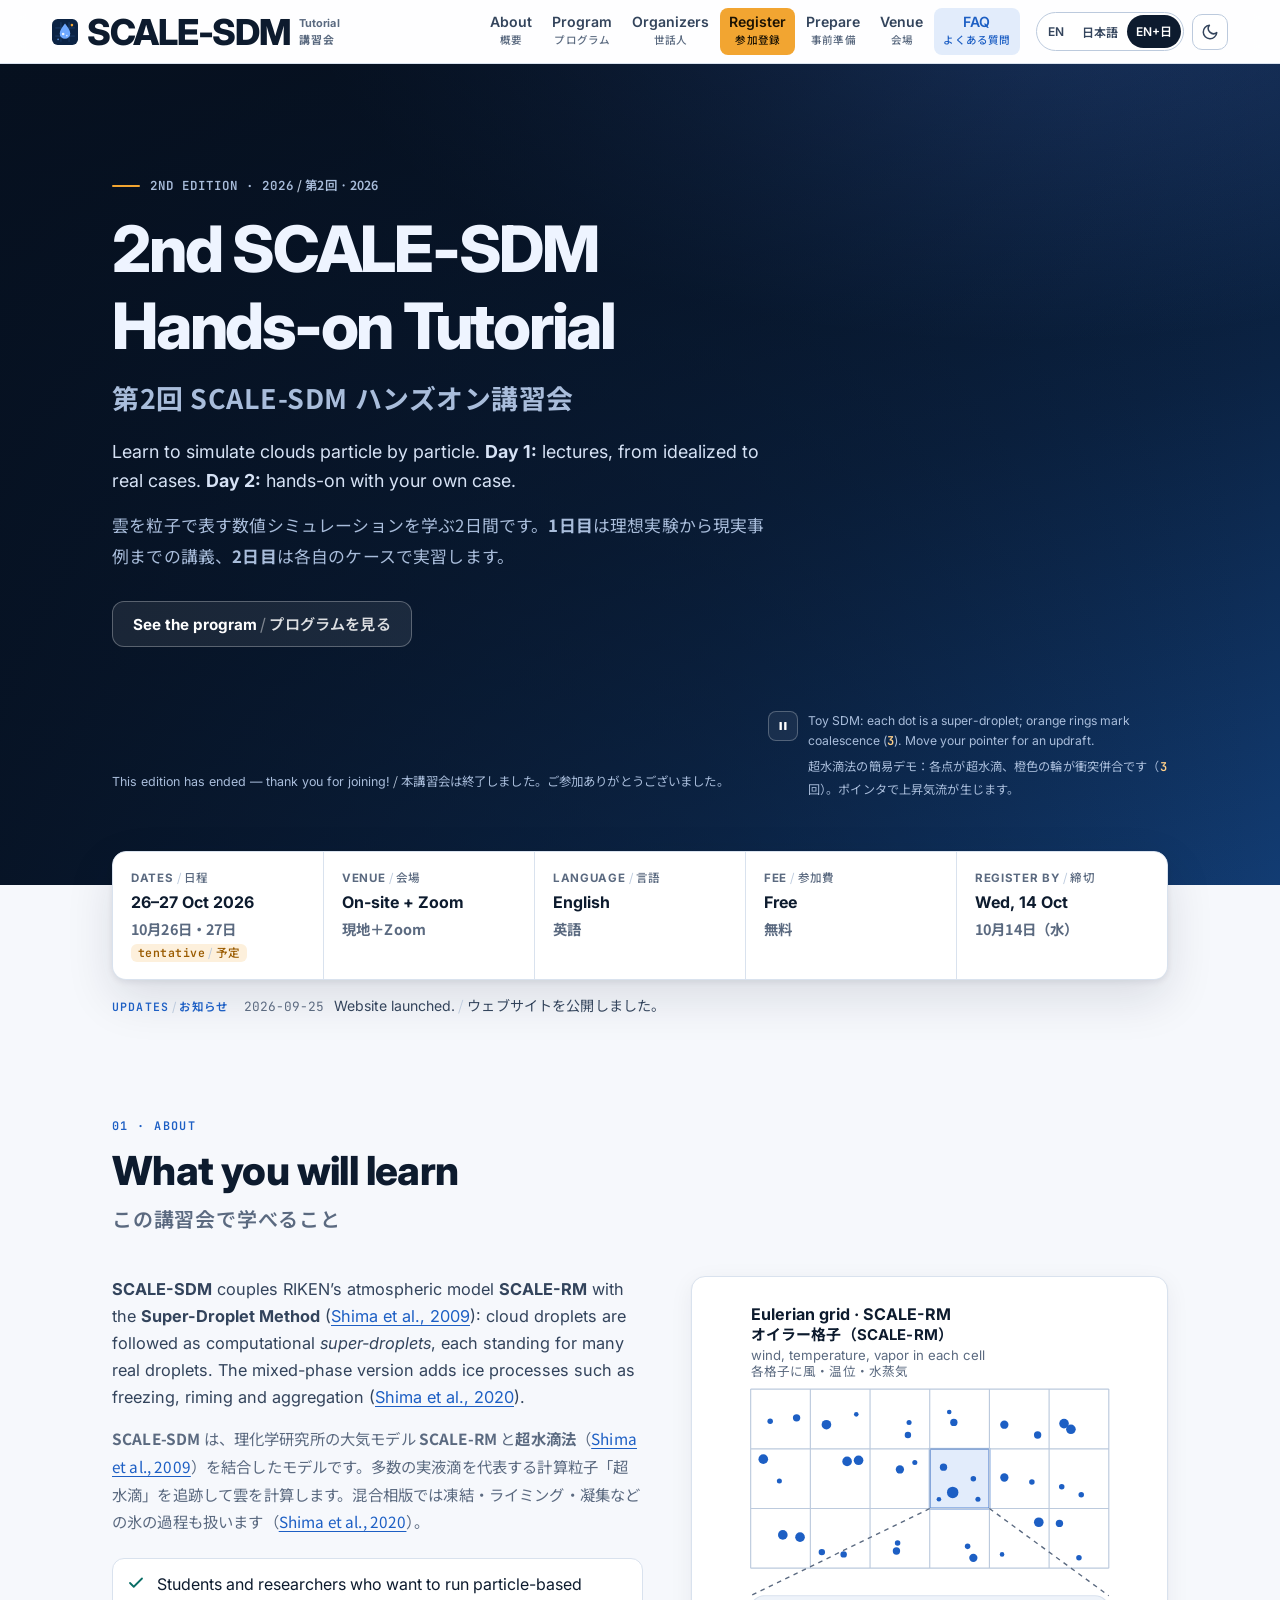
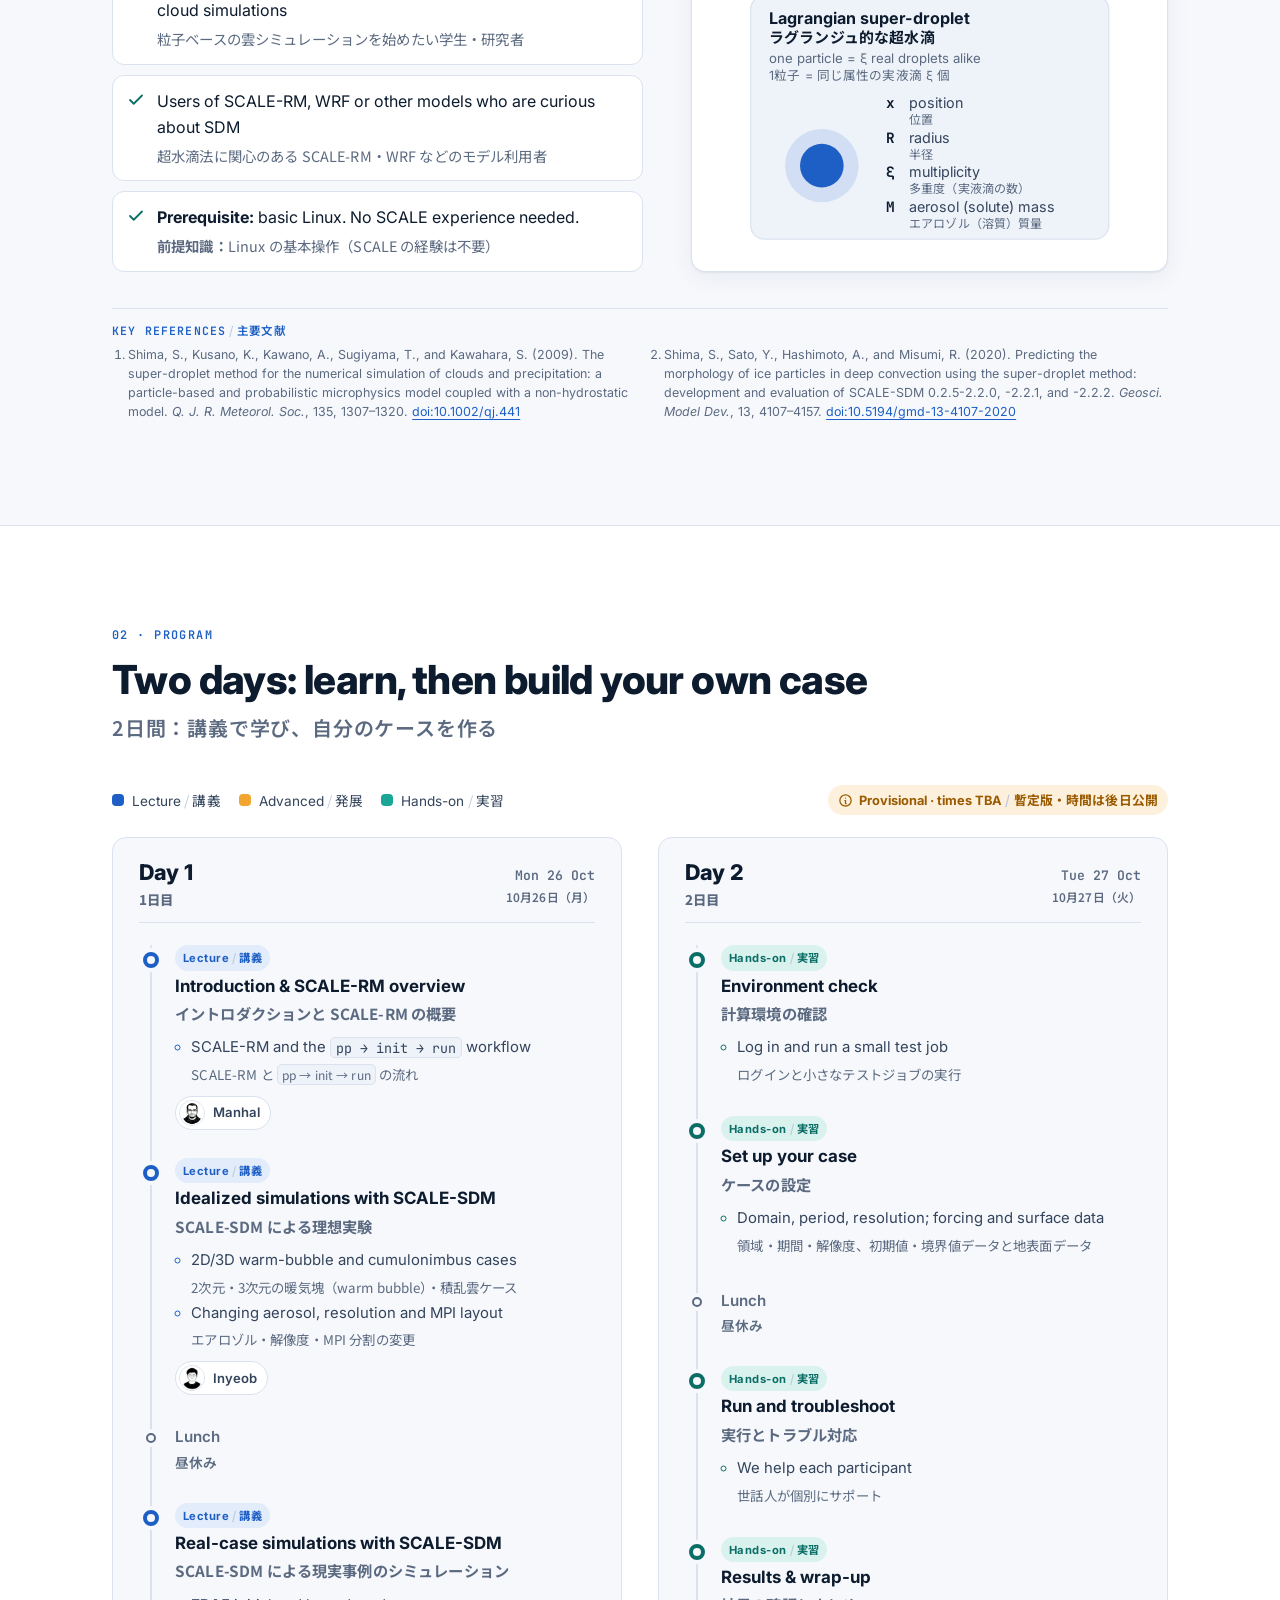
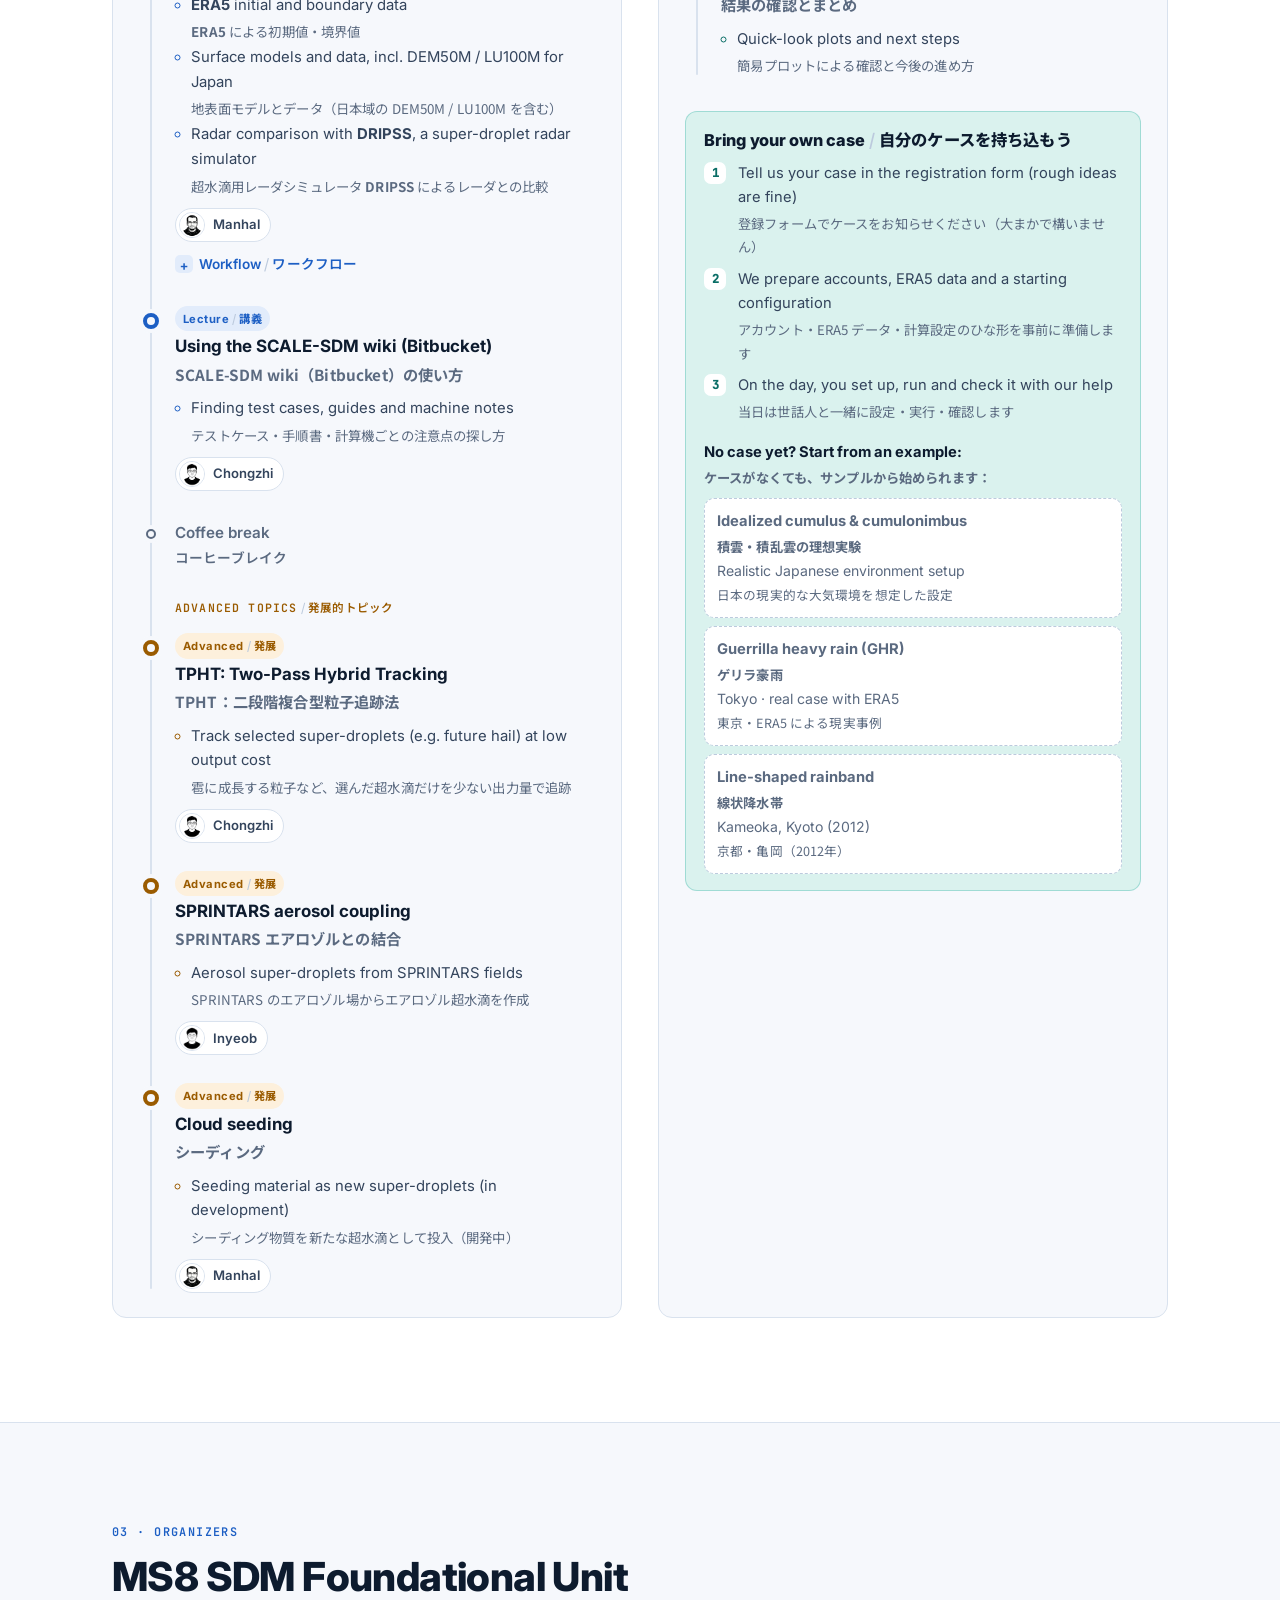
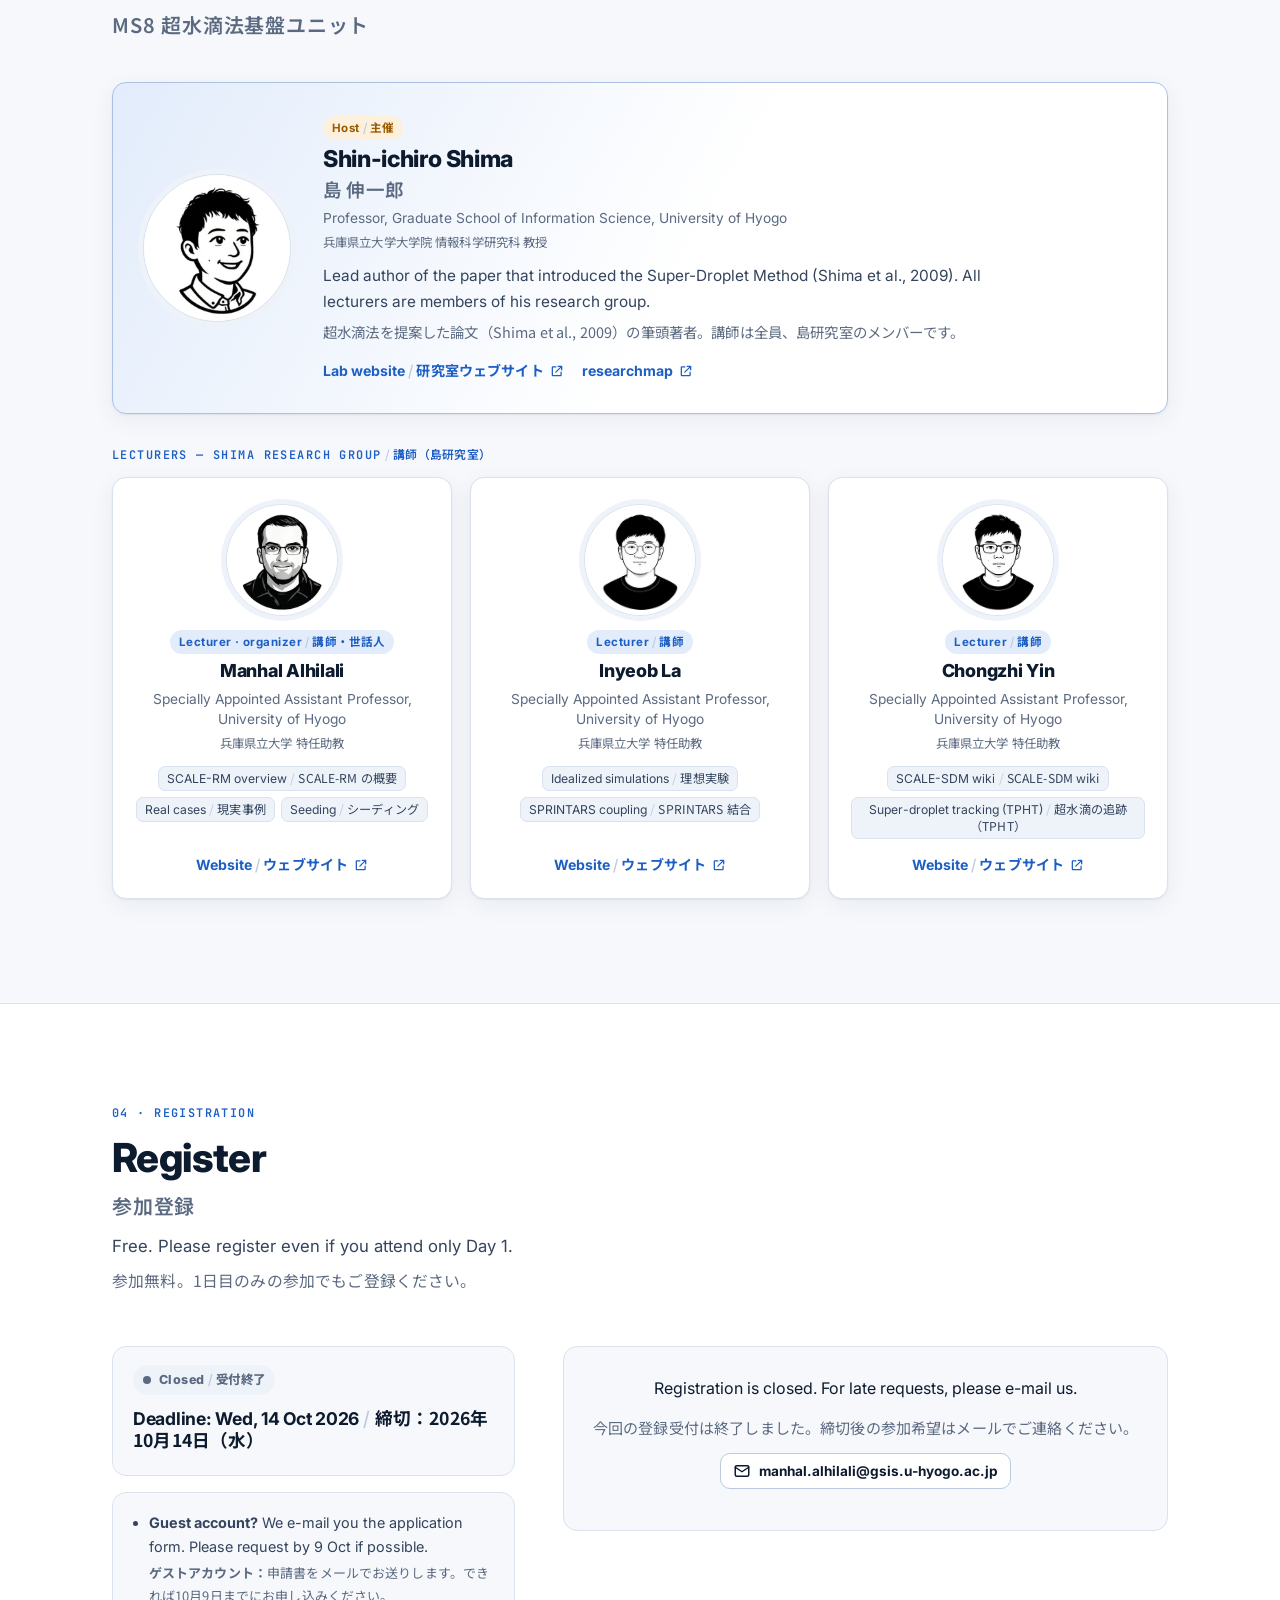
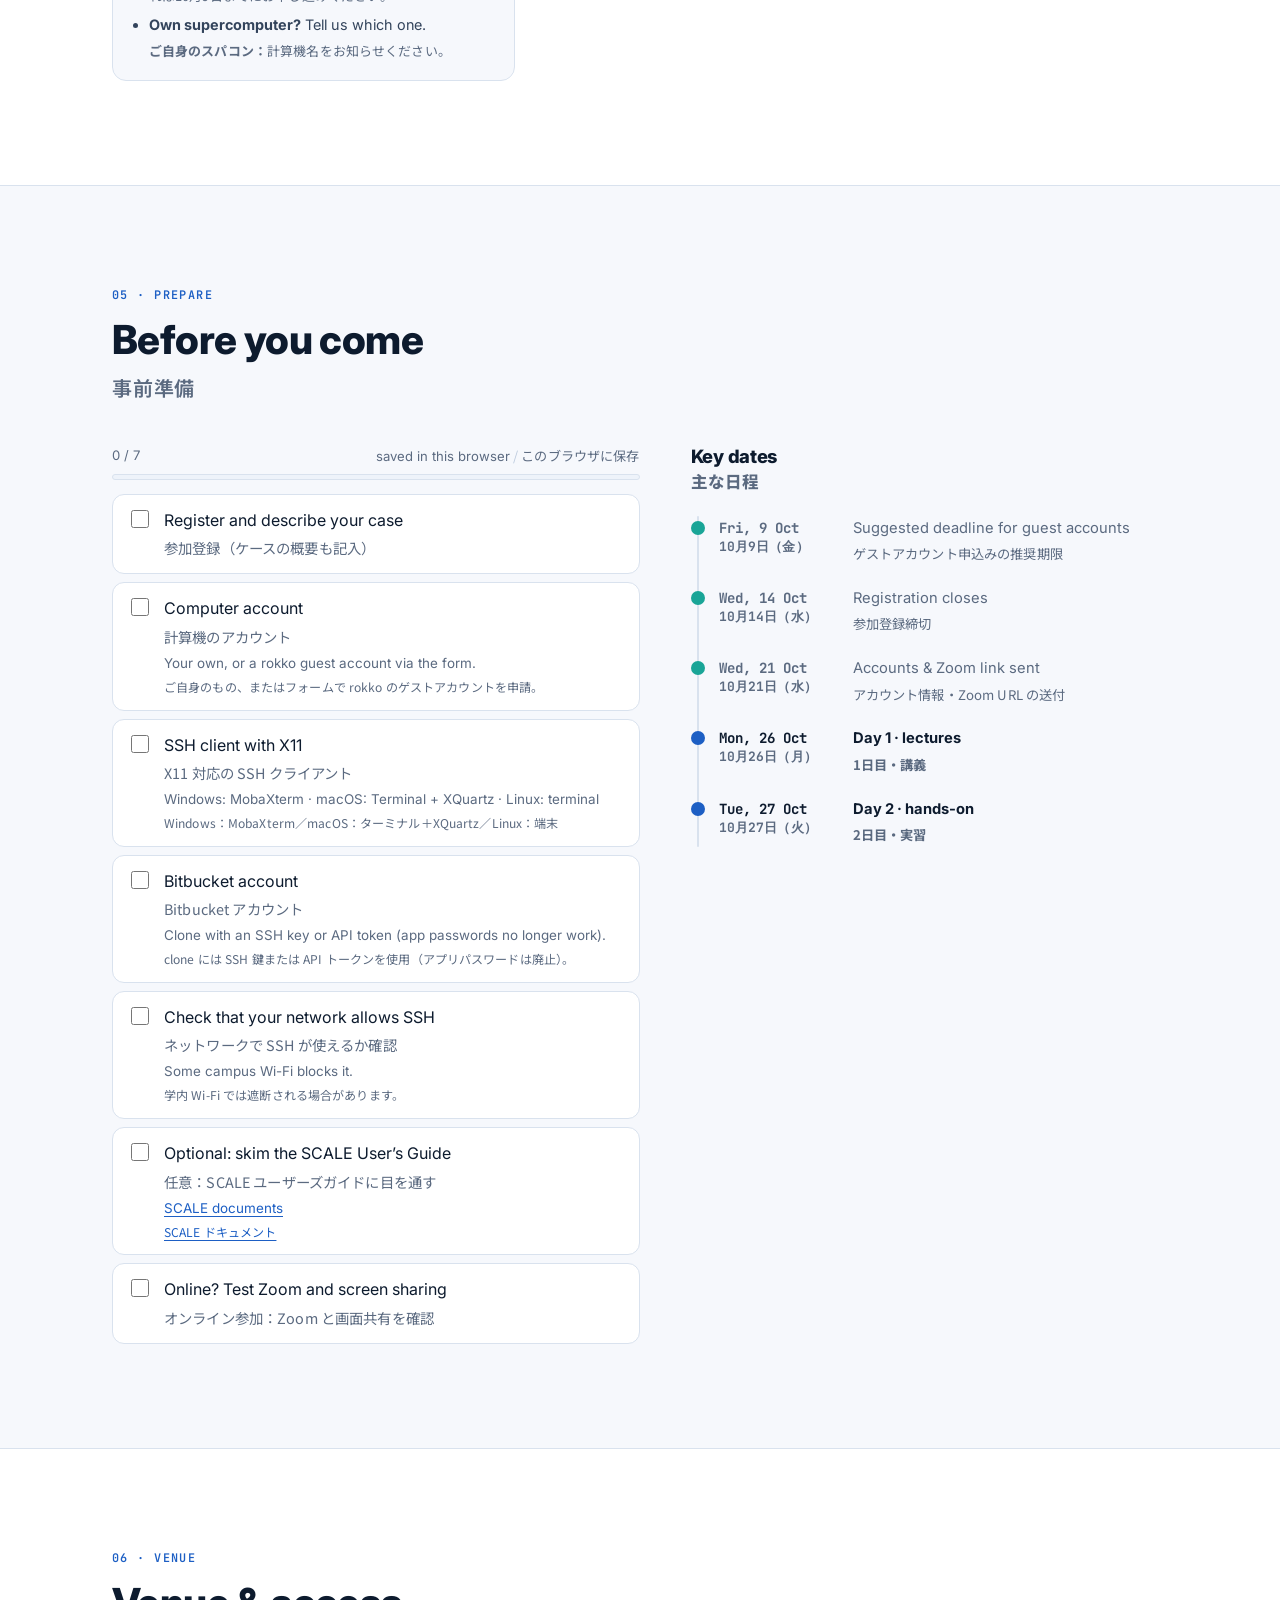
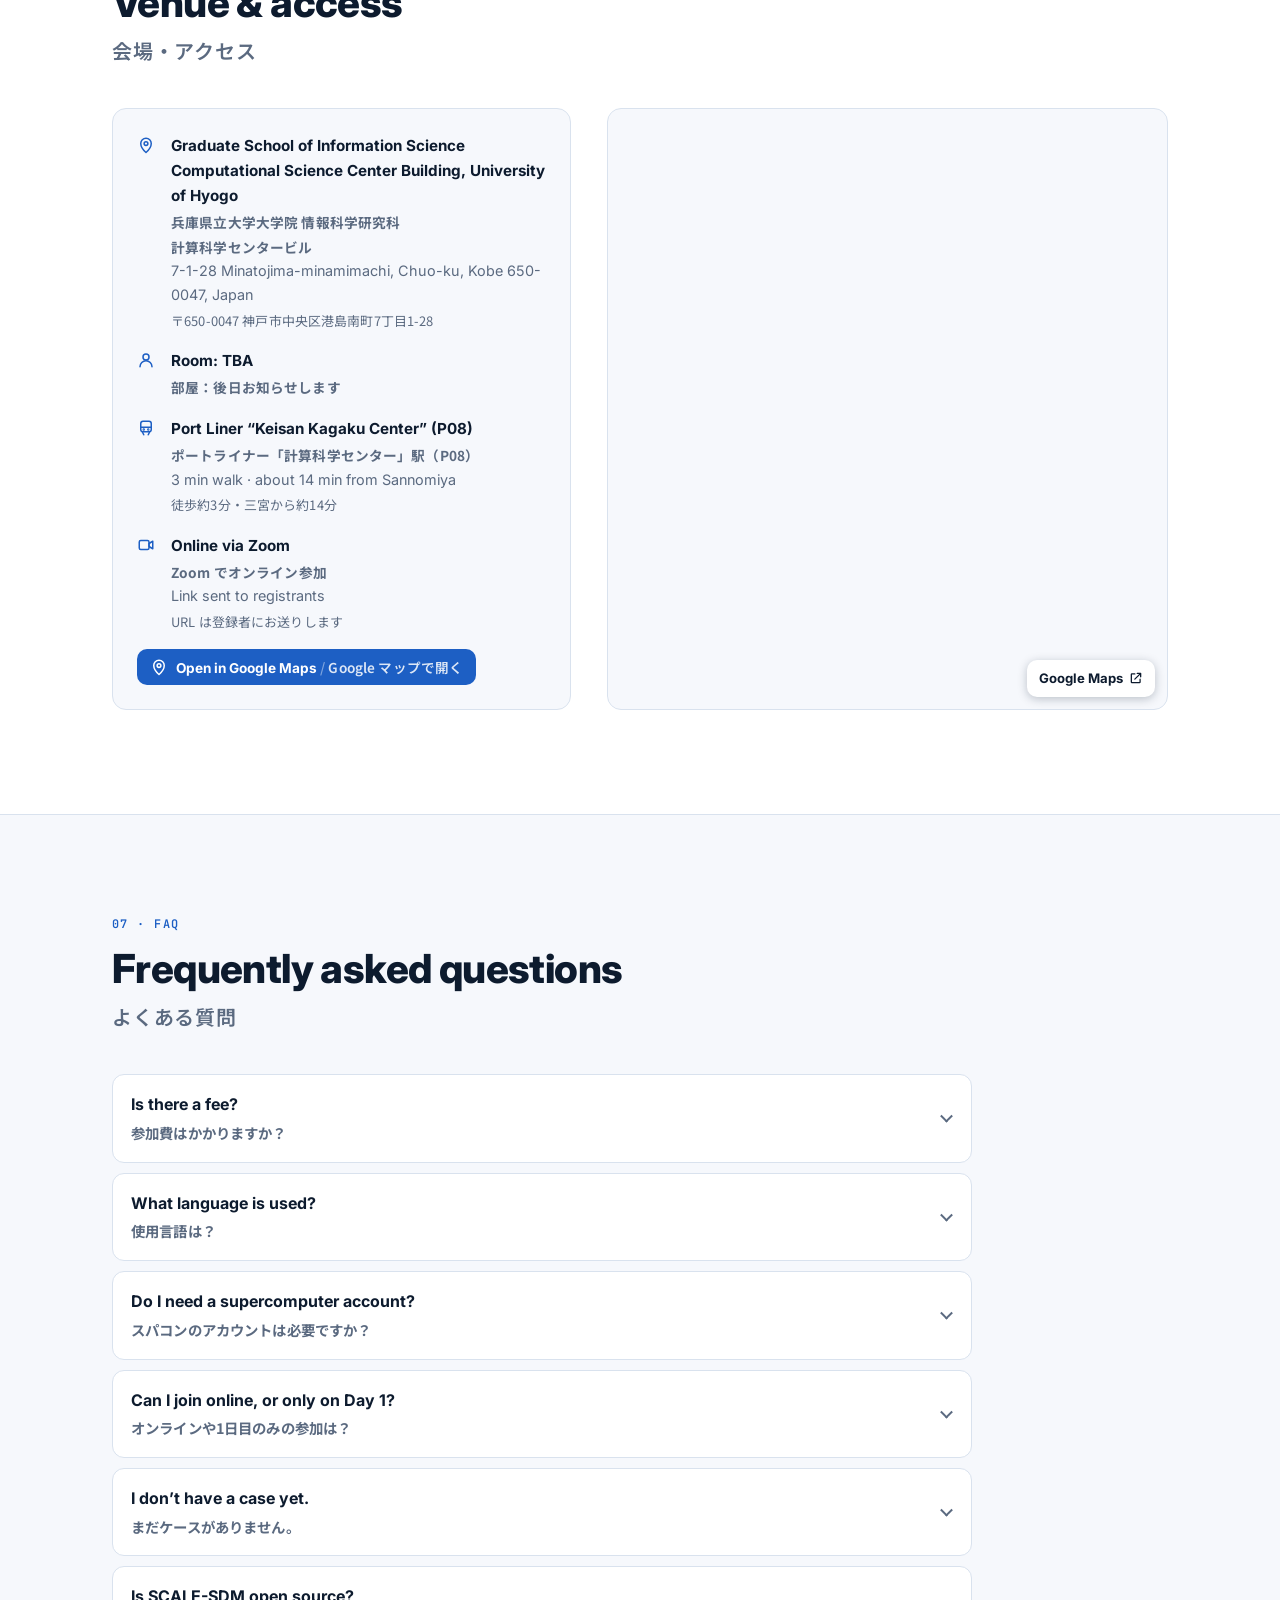
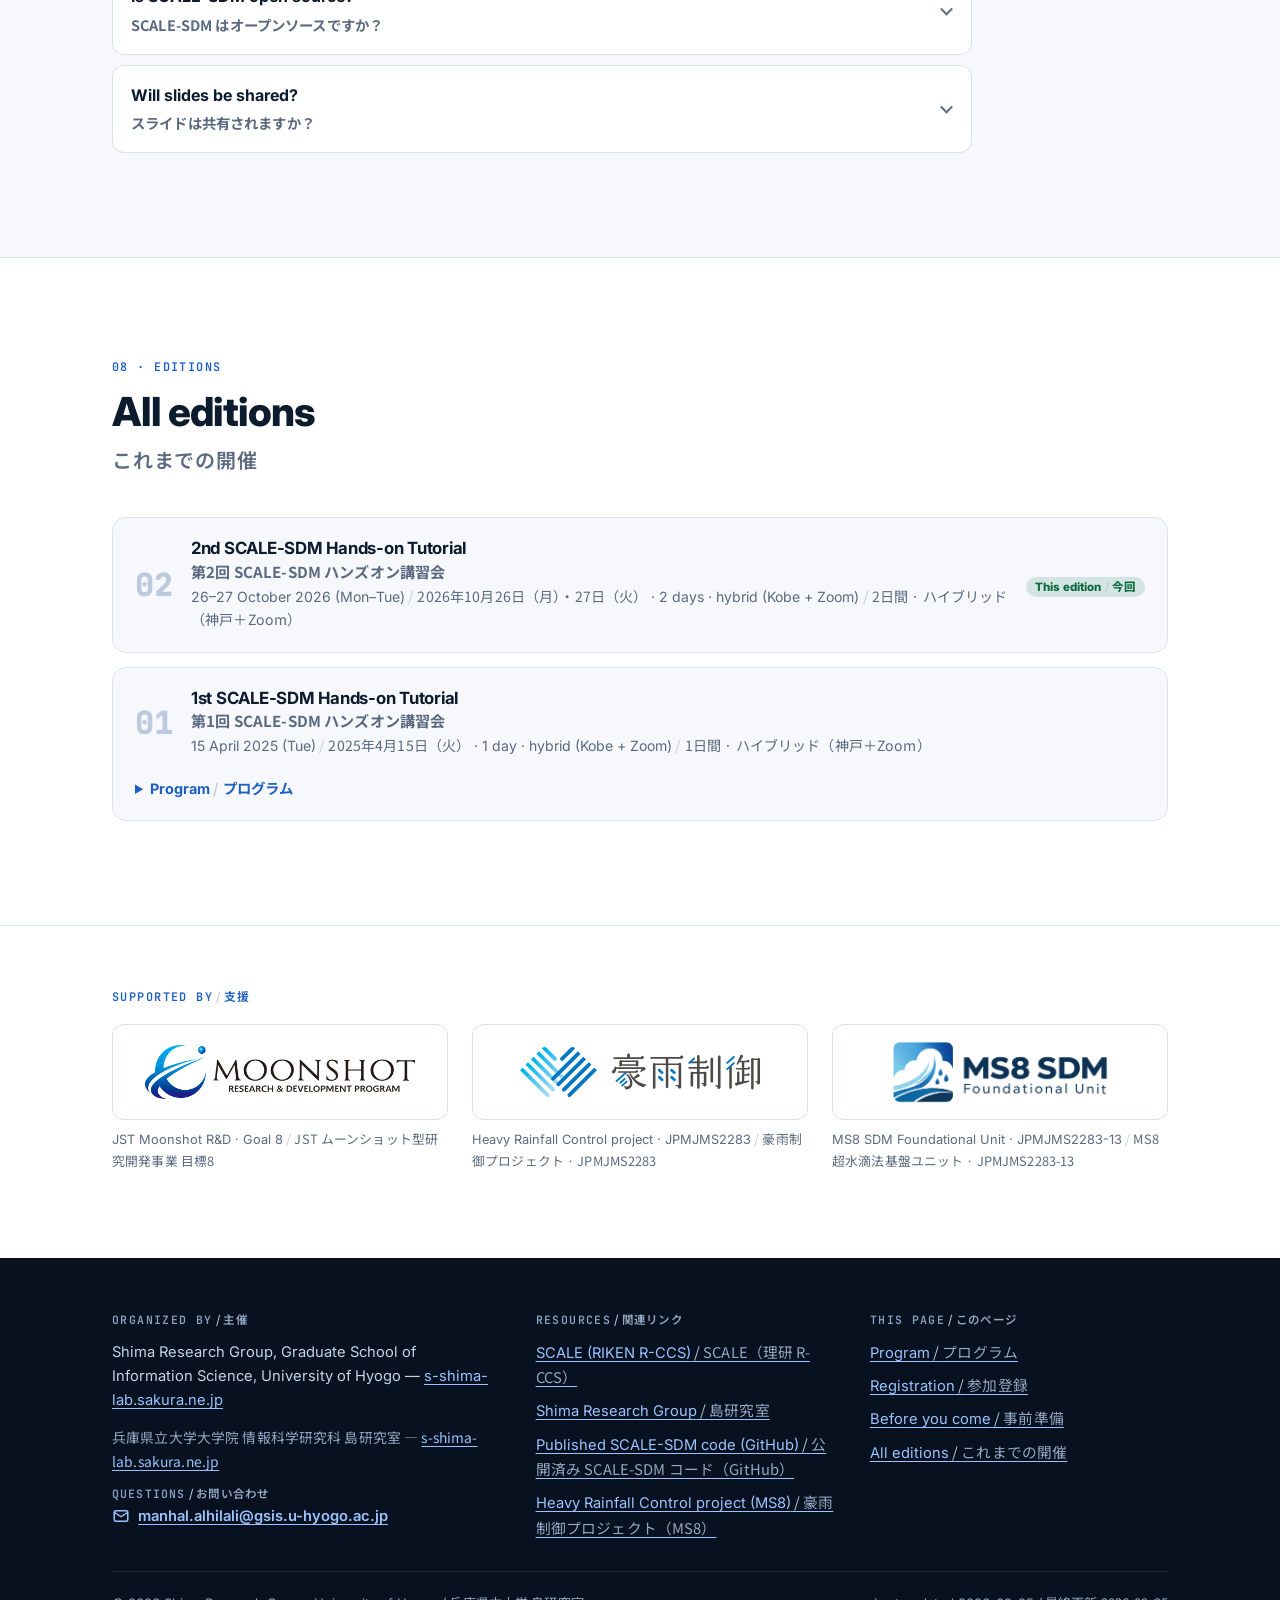
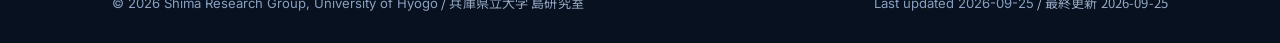
==== index.html @ ffbfcabe "TPHT Japanese title" ====
<!doctype html>
<html lang="en" data-lang="both">
<head>
<meta charset="utf-8">
<meta name="viewport" content="width=device-width, initial-scale=1, viewport-fit=cover">
<title>SCALE-SDM Tutorial 2026 — 2nd Hands-on Tutorial | SCALE-SDM 講習会</title>
<meta name="description" content="2nd SCALE-SDM Hands-on Tutorial, 26–27 October 2026, University of Hyogo (Kobe) and online. Day 1 lectures, Day 2 hands-on with your own case. 第2回 SCALE-SDM ハンズオン講習会（2026年10月26日・27日、兵庫県立大学（神戸）・オンライン併用）">
<meta name="theme-color" content="#0b2344">
<link rel="icon" href="assets/img/favicon.svg" type="image/svg+xml">
<meta property="og:type" content="website">
<meta property="og:title" content="2nd SCALE-SDM Hands-on Tutorial · 26–27 Oct 2026">
<meta property="og:description" content="Two days in Kobe and online: lectures on idealized and real-case SCALE-SDM simulations, then hands-on help with your own case. 第2回 SCALE-SDM ハンズオン講習会">
<meta property="og:url" content="https://scale-sdm.github.io/">
<meta property="og:image" content="https://scale-sdm.github.io/assets/img/og-image.png">
<link rel="canonical" href="https://scale-sdm.github.io/">
<meta property="og:image:width" content="1200">
<meta property="og:image:height" content="630">
<meta name="twitter:card" content="summary_large_image">
<link rel="preconnect" href="https://fonts.googleapis.com">
<link rel="preconnect" href="https://fonts.gstatic.com" crossorigin>
<link href="https://fonts.googleapis.com/css2?family=Inter:wght@400;500;600;700;800&family=JetBrains+Mono:wght@500;600;700;800&family=Noto+Sans+JP:wght@400;500;600;700&display=swap" rel="stylesheet">
<link rel="stylesheet" href="assets/css/style.css?v=f69c2cdd8b">
<script>
(function () {
function saved(k) { try { return JSON.parse(localStorage.getItem(k)); } catch (e) { return null; } }
var h = document.documentElement;
var m = (location.search.match(/[?&]lang=(both|en|ja)\b/) || [])[1] || saved('sdm-lang');
if (m === 'both' || m === 'en' || m === 'ja') h.setAttribute('data-lang', m);
if (m === 'ja') h.setAttribute('lang', 'ja');
if (saved('sdm-theme') === 'dark') h.setAttribute('data-theme', 'dark');
})();
</script>
<script src="data/site.js?v=5020d6056e" defer></script>
<script src="data/registration-fields.js?v=14fe799013" defer></script>
<script src="assets/js/app.js?v=21a13dd204" defer></script>
<script src="assets/js/droplets.js?v=9fd6e6a9ae" defer></script>
</head>
<body>
<a class="skip" href="#main">Skip to content / 本文へ</a>
<header class="site-header">
<div class="wrap">
<a class="brand" href="#top" aria-label="SCALE-SDM Tutorial / SCALE-SDM 講習会 — top">
<img class="brand-mark" src="assets/img/favicon.svg" alt="" width="30" height="30">
<span class="brand-name" aria-hidden="true">SCALE-SDM</span>
<span class="brand-tag" aria-hidden="true"><span>Tutorial</span><span lang="ja">講習会</span></span>
</a>
<nav class="nav" id="nav" aria-label="Sections">
<a href="#about"><span class="en">About</span><span class="ja">概要</span></a>
<a href="#program"><span class="en">Program</span><span class="ja">プログラム</span></a>
<a href="#organizers"><span class="en">Organizers</span><span class="ja">世話人</span></a>
<a href="#register"><span class="en">Register</span><span class="ja">参加登録</span></a>
<a href="#prepare"><span class="en">Prepare</span><span class="ja">事前準備</span></a>
<a href="#venue"><span class="en">Venue</span><span class="ja">会場</span></a>
<a href="#faq"><span class="en">FAQ</span><span class="ja">よくある質問</span></a>
<button type="button" class="nav-theme" data-theme-toggle aria-pressed="false"><span class="en">Dark mode</span><span class="ja">ダークモード</span></button>
</nav>
<div class="header-tools">
<div class="lang-switch" role="group" aria-label="Language / 表示言語">
<button type="button" data-set-lang="en" aria-pressed="false">EN</button>
<button type="button" data-set-lang="ja" lang="ja" aria-pressed="false" aria-label="日本語"><span class="lg-long">日本語</span><span class="lg-short" aria-hidden="true">日</span></button>
<button type="button" data-set-lang="both" aria-pressed="true" title="English + 日本語" aria-label="English + 日本語">EN+日</button>
</div>
<button class="theme-btn" id="theme-btn" type="button" aria-pressed="false" aria-label="Dark mode / ダークモード" title="Dark mode / ダークモード">
<svg class="i-moon" width="18" height="18" viewBox="0 0 24 24" fill="none" stroke="currentColor" stroke-width="2" stroke-linecap="round" stroke-linejoin="round" aria-hidden="true"><path d="M21 12.8A9 9 0 1 1 11.2 3a7 7 0 0 0 9.8 9.8z"/></svg>
<svg class="i-sun" width="18" height="18" viewBox="0 0 24 24" fill="none" stroke="currentColor" stroke-width="2" stroke-linecap="round" stroke-linejoin="round" aria-hidden="true"><circle cx="12" cy="12" r="4"/><path d="M12 2v2M12 20v2M4.9 4.9l1.4 1.4M17.7 17.7l1.4 1.4M2 12h2M20 12h2M4.9 19.1l1.4-1.4M17.7 6.3l1.4-1.4"/></svg>
</button>
<button class="menu-btn" id="menu-btn" type="button" aria-expanded="false" aria-controls="nav" aria-label="Menu / メニュー">
<svg width="20" height="20" viewBox="0 0 24 24" fill="none" stroke="currentColor" stroke-width="2" stroke-linecap="round" aria-hidden="true"><path d="M4 7h16M4 12h16M4 17h16"/></svg>
</button>
</div>
</div>
</header>
<main id="main">
<section class="hero" id="top" aria-labelledby="hero-title">
<canvas id="hero-canvas" aria-hidden="true"></canvas>
<div class="wrap">
<div class="hero-edition" id="hero-edition"></div>
<h1 id="hero-title" class="bi"></h1>
<div class="hero-lead" id="hero-lead"></div>
<div class="hero-badges" id="hero-badges"></div>
<div class="hero-cta" id="hero-cta"></div>
<div class="hero-foot">
<div id="countdown-wrap"></div>
<div class="hero-legend">
<button class="icon-btn" id="hero-toggle" type="button" aria-pressed="false" aria-label="Pause animation / アニメーションを一時停止">
<svg class="i-pause" width="14" height="14" viewBox="0 0 24 24" fill="currentColor" aria-hidden="true"><rect x="6" y="5" width="4" height="14" rx="1"/><rect x="14" y="5" width="4" height="14" rx="1"/></svg>
<svg class="i-play" width="14" height="14" viewBox="0 0 24 24" fill="currentColor" aria-hidden="true"><path d="M7 5v14l12-7z"/></svg>
</button>
<span class="hero-legend-text">
<span class="en">Toy SDM: each dot is a super-droplet; orange rings mark coalescence (<b class="hero-collisions">0</b>). Move your pointer for an updraft.</span>
<span class="ja">超水滴法の簡易デモ：各点が超水滴、橙色の輪が衝突併合です（<b class="hero-collisions">0</b> 回）。ポインタで上昇気流が生じます。</span>
</span>
</div>
</div>
</div>
</section>
<div class="facts"><div class="wrap"><div class="facts-grid" id="facts"></div><div class="news" id="news"></div></div></div>
<section class="section" id="about" aria-labelledby="about-h">
<div class="wrap">
<div class="section-head">
<div class="eyebrow">01 · About</div>
<h2 id="about-h" class="bi h-bi"><span class="en">What you will learn</span><span class="ja">この講習会で学べること</span></h2>
</div>
<div class="about-grid">
<div>
<div class="prose" id="about-body"></div>
<ul class="audience" id="audience"></ul>
</div>
<figure class="card figure about-fig">
<svg class="sdm-svg" viewBox="0 0 360 486" role="img" aria-labelledby="sdm-fig-t sdm-fig-d">
<title id="sdm-fig-t">How SCALE-SDM works / SCALE-SDM のしくみ</title>
<desc id="sdm-fig-d">SCALE-RM computes the air flow on an Eulerian grid. Cloud droplets are Lagrangian super-droplets, each with a position, radius, multiplicity (the number of real droplets it stands for) and aerosol mass.</desc>
<text x="24" y="22" class="t-strong en" font-size="14">Eulerian grid · SCALE-RM</text>
<text x="24" y="39" class="t-strong ja" font-size="13" style="--dy:-17px">オイラー格子（SCALE-RM）</text>
<text x="24" y="57" class="t-muted en" font-size="11.5">wind, temperature, vapor in each cell</text>
<text x="24" y="71" class="t-muted ja" font-size="11" style="--dy:-14px">各格子に風・温位・水蒸気</text>
<rect x="180" y="134" width="52" height="52" class="cell-hl" stroke-width="1.5"/>
<g class="grid-line" stroke-width="1"><path d="M24 82H336M24 134H336M24 186H336M24 238H336M24 82V238M76 82V238M128 82V238M180 82V238M232 82V238M284 82V238M336 82V238" fill="none"/></g>
<g class="sd"><circle cx="41" cy="110" r="2.4"/><circle cx="64" cy="107" r="3.2"/><circle cx="35" cy="143" r="4.2"/><circle cx="49" cy="162" r="2.2"/><circle cx="67" cy="211" r="4.2"/><circle cx="52" cy="209" r="4.2"/><circle cx="90" cy="113" r="4.2"/><circle cx="116" cy="104" r="2"/><circle cx="108" cy="145" r="4.2"/><circle cx="118" cy="144" r="4.2"/><circle cx="86" cy="224" r="2.8"/><circle cx="105" cy="226" r="2.8"/><circle cx="161" cy="122" r="2.8"/><circle cx="162" cy="111" r="2.2"/><circle cx="167" cy="146" r="2.2"/><circle cx="154" cy="152" r="3.6"/><circle cx="152" cy="216" r="2.4"/><circle cx="151" cy="223" r="3.2"/><circle cx="201" cy="111" r="3.2"/><circle cx="197" cy="102" r="2"/><circle cx="218" cy="229" r="3.6"/><circle cx="213" cy="219" r="2.4"/><circle cx="274" cy="122" r="3.2"/><circle cx="245" cy="113" r="3.6"/><circle cx="269" cy="163" r="2.4"/><circle cx="245" cy="159" r="3.6"/><circle cx="275" cy="198" r="4.2"/><circle cx="243" cy="226" r="2"/><circle cx="303" cy="117" r="4.2"/><circle cx="297" cy="112" r="4.2"/><circle cx="295" cy="167" r="2.4"/><circle cx="312" cy="174" r="2.4"/><circle cx="310" cy="229" r="2.4"/><circle cx="293" cy="199" r="3.2"/><circle cx="192" cy="150" r="3.2"/><circle cx="218" cy="160" r="2.4"/><circle cx="200" cy="172" r="5"/><circle cx="222" cy="178" r="2.2"/><circle cx="188" cy="178" r="2"/></g>
<path d="M180 186L24 262M232 186L336 262" class="arrow" stroke-dasharray="4 4" stroke-width="1.2"/>
<rect x="24" y="262" width="312" height="212" rx="12" class="panel"/>
<text x="40" y="287" class="t-strong en" font-size="14">Lagrangian super-droplet</text>
<text x="40" y="303" class="t-strong ja" font-size="13" style="--dy:-16px">ラグランジュ的な超水滴</text>
<text x="40" y="321" class="t-muted en" font-size="11.5">one particle = ξ real droplets alike</text>
<text x="40" y="335" class="t-muted ja" font-size="11" style="--dy:-14px">1粒子 = 同じ属性の実液滴 ξ 個</text>
<circle cx="86" cy="410" r="32" class="sd-halo"/>
<circle cx="86" cy="410" r="19" class="sd"/>
<g font-size="12.5">
<text x="142" y="360" class="t-mono t-strong">x</text><text x="162" y="360" class="en">position</text><text x="162" y="374" class="ja t-muted" font-size="10.5" style="--dy:-14px">位置</text>
<text x="142" y="390" class="t-mono t-strong">R</text><text x="162" y="390" class="en">radius</text><text x="162" y="404" class="ja t-muted" font-size="10.5" style="--dy:-14px">半径</text>
<text x="142" y="420" class="t-mono t-strong">ξ</text><text x="162" y="420" class="en">multiplicity</text><text x="162" y="434" class="ja t-muted" font-size="10.5" style="--dy:-14px">多重度（実液滴の数）</text>
<text x="142" y="450" class="t-mono t-strong">M</text><text x="162" y="450" class="en">aerosol (solute) mass</text><text x="162" y="464" class="ja t-muted" font-size="10.5" style="--dy:-14px">エアロゾル（溶質）質量</text>
</g>
</svg>
</figure>
</div>
<div class="refs" id="references"></div>
</div>
</section>
<section class="section alt" id="program" aria-labelledby="program-h">
<div class="wrap">
<div class="section-head">
<div class="eyebrow">02 · Program</div>
<h2 id="program-h" class="bi h-bi"><span class="en">Two days: learn, then build your own case</span><span class="ja">2日間：講義で学び、自分のケースを作る</span></h2>
</div>
<div id="program-body"></div>
</div>
</section>
<section class="section" id="organizers" aria-labelledby="organizers-h">
<div class="wrap">
<div class="section-head">
<div class="eyebrow">03 · Organizers</div>
<h2 id="organizers-h" class="bi h-bi"><span class="en">MS8 SDM Foundational Unit</span><span class="ja">MS8 超水滴法基盤ユニット</span></h2>
</div>
<div id="people"></div>
</div>
</section>
<section class="section alt" id="register" aria-labelledby="register-h">
<div class="wrap">
<div class="section-head">
<div class="eyebrow">04 · Registration</div>
<h2 id="register-h" class="bi h-bi"><span class="en">Register</span><span class="ja">参加登録</span></h2>
<div class="lead" id="register-lead"></div>
</div>
<div class="reg-wrap">
<aside class="reg-aside" id="reg-aside"></aside>
<div id="reg-main"></div>
</div>
</div>
</section>
<section class="section" id="prepare" aria-labelledby="prepare-h">
<div class="wrap">
<div class="section-head">
<div class="eyebrow">05 · Prepare</div>
<h2 id="prepare-h" class="bi h-bi"><span class="en">Before you come</span><span class="ja">事前準備</span></h2>
</div>
<div class="grid-2">
<div>
<div class="check-meta"><span id="check-count"></span><span class="bi-inline"><span class="en">saved in this browser</span><span class="ja">このブラウザに保存</span></span></div>
<div class="check-progress" aria-hidden="true"><i id="check-bar"></i></div>
<ul class="checklist" id="checklist"></ul>
</div>
<div>
<h3 class="bi" style="font-size:1.15rem;font-weight:800;margin-bottom:14px"><span class="en">Key dates</span><span class="ja">主な日程</span></h3>
<ol class="dates" id="key-dates"></ol>
</div>
</div>
</div>
</section>
<section class="section alt" id="venue" aria-labelledby="venue-h">
<div class="wrap">
<div class="section-head">
<div class="eyebrow">06 · Venue</div>
<h2 id="venue-h" class="bi h-bi"><span class="en">Venue &amp; access</span><span class="ja">会場・アクセス</span></h2>
</div>
<div class="venue-grid" id="venue-body"></div>
</div>
</section>
<section class="section" id="faq" aria-labelledby="faq-h">
<div class="wrap">
<div class="section-head">
<div class="eyebrow">07 · FAQ</div>
<h2 id="faq-h" class="bi h-bi"><span class="en">Frequently asked questions</span><span class="ja">よくある質問</span></h2>
</div>
<div class="faq" id="faq-body"></div>
</div>
</section>
<section class="section alt" id="editions" aria-labelledby="editions-h">
<div class="wrap">
<div class="section-head">
<div class="eyebrow">08 · Editions</div>
<h2 id="editions-h" class="bi h-bi"><span class="en">All editions</span><span class="ja">これまでの開催</span></h2>
</div>
<div class="archive" id="archive"></div>
</div>
</section>
<section class="support" id="support" aria-labelledby="support-h">
<div class="wrap">
<h2 class="eyebrow" id="support-h"><span class="bi-inline"><span class="en" lang="en">Supported by</span><span class="ja" lang="ja">支援</span></span></h2>
<div id="support-body"></div>
</div>
</section>
<noscript>
<div class="wrap" style="padding:32px 0">
<p><strong>2nd SCALE-SDM Hands-on Tutorial</strong> — 26–27 October 2026, University of Hyogo (Kobe) and online.
This page needs JavaScript to show the program and registration form. Questions: manhal.alhilali [at] gsis.u-hyogo.ac.jp</p>
<p><strong>第2回 SCALE-SDM ハンズオン講習会</strong> — 2026年10月26日（月）・27日（火）、兵庫県立大学（神戸）およびオンライン。
プログラムと参加登録フォームの表示には JavaScript が必要です。</p>
</div>
</noscript>
</main>
<footer class="site-footer" id="footer"></footer>
<div class="toast" id="toast" role="status" aria-live="polite"></div>
</body>
</html>
---- assets/css/style.css ----
:root{--bg: #f6f8fc;--surface: #ffffff;--surface-2: #eef3fa;--ink: #0d1b2e;--ink-2: #33445c;--muted: #5b6a80;--line: #d9e2ee;--line-strong: #bccadd;--brand: #1d5fc4;--brand-hover: #174d9f;--brand-ink: #ffffff;--brand-soft: #e2ecfb;--accent: #9a5b00;--accent-fill: #f2a531;--accent-soft: #fdf0dc;--teal: #0a6e66;--teal-fill: #1aa597;--teal-soft: #daf2ee;--danger: #b42318;--ok: #0a6b40;--hero-1: #06101f;--hero-2: #0b2344;--hero-3: #123c73;--hero-ink: #eef4ff;--hero-muted: #a9bddb;--radius: 14px;--radius-sm: 9px;--shadow: 0 1px 2px rgba(13, 27, 46, .06), 0 6px 24px rgba(13, 27, 46, .06);--shadow-lg: 0 2px 6px rgba(13, 27, 46, .08), 0 18px 48px rgba(13, 27, 46, .12);--font: "Inter", "Noto Sans JP", system-ui, -apple-system, "Segoe UI", "Hiragino Kaku Gothic ProN", "Yu Gothic", Meiryo, sans-serif;--font-ja: "Noto Sans JP", "Hiragino Kaku Gothic ProN", "Yu Gothic", Meiryo, sans-serif;--mono: "JetBrains Mono", ui-monospace, SFMono-Regular, Menlo, Consolas, monospace;--wrap: 1120px;--gutter: clamp(16px, 4vw, 32px);--header-h: 64px;color-scheme:light}:root[data-theme=dark]{--bg: #0a111e;--surface: #101a2b;--surface-2: #152238;--ink: #e8eef8;--ink-2: #bccadd;--muted: #8d9cb3;--line: #22314a;--line-strong: #31445f;--brand: #6ea8ff;--brand-hover: #8dbbff;--brand-ink: #06101f;--brand-soft: #16294a;--accent: #f5b454;--accent-fill: #f2a531;--accent-soft: #3a2a12;--teal: #4fd1c1;--teal-fill: #1aa597;--teal-soft: #0f2f2c;--danger: #ff8a80;--ok: #5fd39a;--shadow: 0 1px 2px rgba(0, 0, 0, .3), 0 6px 24px rgba(0, 0, 0, .25);--shadow-lg: 0 2px 6px rgba(0, 0, 0, .35), 0 18px 48px rgba(0, 0, 0, .4);color-scheme:dark}*,*:before,*:after{box-sizing:border-box}html{scroll-behavior:smooth;scroll-padding-top:calc(var(--header-h) + 12px);-webkit-text-size-adjust:100%}@media (prefers-reduced-motion: reduce){html{scroll-behavior:auto}*,*:before,*:after{transition:none!important;animation:none!important}}body{margin:0;background:var(--bg);color:var(--ink);font-family:var(--font);font-size:16px;line-height:1.65;-webkit-font-smoothing:antialiased;text-rendering:optimizeLegibility;overflow-x:hidden}:lang(ja){font-family:var(--font-ja);line-height:1.8;letter-spacing:.01em}h1 :lang(ja),h2 :lang(ja),h3 :lang(ja),h1:lang(ja),h2:lang(ja),h3:lang(ja){word-break:auto-phrase;line-height:1.35}.fact-k :lang(ja),.fact-v :lang(ja),.chip :lang(ja),.btn :lang(ja),.person-role :lang(ja),.person-topics :lang(ja),.person-link :lang(ja),.field label :lang(ja),.form legend :lang(ja),.s-kind :lang(ja),.hero-meta :lang(ja),.date-l :lang(ja),.legend :lang(ja){word-break:auto-phrase;overflow-wrap:anywhere}img,svg,canvas{display:block;max-width:100%}a{color:var(--brand);text-decoration-thickness:1px;text-underline-offset:3px}a:hover{color:var(--brand-hover)}code,.mono{font-family:var(--mono);font-size:.9em}code{background:var(--surface-2);border:1px solid var(--line);padding:.05em .35em;border-radius:5px}h1,h2,h3,h4{line-height:1.2;margin:0;letter-spacing:-.015em}p{margin:0 0 .8em}ul{margin:0;padding-left:1.2em}:focus-visible{outline:3px solid var(--brand);outline-offset:2px;border-radius:6px}.hero :focus-visible,.site-footer :focus-visible{outline-color:#ffd08a}.sr-only{position:absolute!important;width:1px;height:1px;padding:0;margin:-1px;overflow:hidden;clip:rect(0 0 0 0);white-space:nowrap;border:0}.skip{position:absolute;left:12px;top:-60px;background:var(--brand);color:var(--brand-ink);padding:8px 14px;border-radius:8px;z-index:100}.skip:focus{top:12px}.wrap{width:100%;max-width:var(--wrap);margin:0 auto;padding:0 var(--gutter)}html[data-lang=en] .ja,html[data-lang=ja] .en{display:none!important}html[data-lang=both] .bi>.ja{display:block;color:var(--muted);font-size:.9em;margin-top:.15em;font-weight:inherit}html[data-lang=both] .bi-inline>.ja{display:inline;margin-top:0}html[data-lang=both] .bi-inline>.ja:before{content:" / ";color:var(--line-strong)}html[data-lang=both] p.ja,html[data-lang=both] li>.ja-block{color:var(--muted);font-size:.94em}html[data-lang=both] .h-bi>.ja{font-size:.5em;letter-spacing:.04em;font-weight:600;color:var(--muted);margin-top:.5em}.bi>.en,.bi>.ja{display:block}html[data-lang=both] a.ja[lang=ja]{display:none!important}.bi-inline>.en,.bi-inline>.ja{display:inline}.bi-inline,.bi-inline>.en,.bi-inline>.ja{line-height:inherit}.site-header{position:sticky;top:0;z-index:50;height:var(--header-h);background:color-mix(in srgb,var(--surface) 86%,transparent);backdrop-filter:saturate(160%) blur(12px);-webkit-backdrop-filter:saturate(160%) blur(12px);border-bottom:1px solid var(--line)}@supports not (color: color-mix(in srgb,red 50%,blue)){.site-header{background:var(--surface)}.form .field input:focus,.form .field select:focus,.form .field textarea:focus{outline:2px solid var(--brand);outline-offset:1px}}.site-header .wrap{height:100%;display:flex;align-items:center;gap:16px;max-width:1240px}.brand{--brand-h: 26px;display:flex;align-items:center;gap:9px;color:var(--ink);text-decoration:none;white-space:nowrap}.brand:hover{color:var(--ink)}.brand-mark{width:var(--brand-h);height:var(--brand-h);flex:none}.brand-name{font:800 calc(var(--brand-h) / .727) / 1 var(--font);letter-spacing:-.035em;text-box:trim-both cap alphabetic}.brand-tag{display:flex;flex-direction:column;justify-content:space-between;height:var(--brand-h)}.brand-tag>span{display:block;font:700 calc(var(--brand-h) * .42) / 1 var(--font);letter-spacing:.01em;color:var(--muted);text-box:trim-both cap alphabetic}.brand-tag>span:lang(ja){font-family:var(--font-ja);font-weight:700;letter-spacing:.12em;line-height:1;text-box:trim-both ex alphabetic}@supports not (text-box: trim-both cap alphabetic){.brand-name{line-height:.74;padding-top:.06em}.brand-tag>span{line-height:.8}}.nav{margin-left:auto;display:flex;align-items:center;gap:2px}.nav a{display:inline-flex;flex-direction:column;align-items:center;line-height:1.2;color:var(--ink-2);text-decoration:none;font-size:.88rem;font-weight:600;padding:6px 9px;border-radius:8px;white-space:nowrap}.nav a:hover,.nav a.is-active{color:var(--brand);background:var(--brand-soft)}@media (min-width: 1201px){.nav a[href="#register"],.nav a[href="#register"]:hover,.nav a[href="#register"].is-active{color:#1b1203;background:var(--accent-fill)}.nav a[href="#register"] .ja{color:inherit}}.nav a .ja{font-size:.66rem;font-weight:500;color:var(--muted);letter-spacing:.02em}html[data-lang=ja] .nav a .ja{font-size:.88rem;font-weight:600;color:inherit;letter-spacing:0}.nav a:hover .ja,.nav a.is-active .ja{color:inherit}.header-tools{display:flex;align-items:center;gap:8px}.lang-switch{display:inline-flex;border:1px solid var(--line-strong);border-radius:999px;padding:2px;background:var(--surface)}.lang-switch button{appearance:none;border:0;background:transparent;color:var(--ink-2);font:600 .75rem/1 var(--font);padding:6px 9px;border-radius:999px;cursor:pointer;white-space:nowrap}.lang-switch button[aria-pressed=true]{background:var(--ink);color:var(--surface)}.theme-btn{appearance:none;display:grid;place-items:center;width:36px;height:36px;border-radius:10px;border:1px solid var(--line-strong);background:var(--surface);color:var(--ink-2);cursor:pointer;flex:none}.theme-btn:hover{color:var(--brand);border-color:var(--brand)}.theme-btn .i-sun{display:none}.theme-btn[aria-pressed=true] .i-sun{display:block}.theme-btn[aria-pressed=true] .i-moon{display:none}.menu-btn{display:none;appearance:none;border:1px solid var(--line-strong);background:var(--surface);color:var(--ink);border-radius:10px;width:40px;height:40px;cursor:pointer}.menu-btn svg{margin:auto}@media (max-width: 1200px){.nav{position:fixed;inset:var(--header-h) 0 auto 0;flex-direction:column;align-items:stretch;gap:0;padding:8px var(--gutter) 16px;background:var(--surface);border-bottom:1px solid var(--line);box-shadow:var(--shadow-lg);transform:translateY(-8px);opacity:0;visibility:hidden;transition:.18s ease}.nav.is-open{transform:none;opacity:1;visibility:visible}.nav a{flex-direction:row;align-items:baseline;gap:.6em;padding:12px 10px;font-size:1rem}.nav a .ja{font-size:.85em}.menu-btn{display:grid}.header-tools{margin-left:auto}}.lg-short{display:none}@media (max-width: 520px){.brand{--brand-h: 20px;gap:7px}.lang-switch button{padding:6px 8px}.lg-long{display:none}.lg-short{display:inline}}.nav-theme{display:none;appearance:none;border:0;background:none;font:600 1rem/1.2 var(--font);color:var(--ink-2);text-align:left;padding:12px 10px;border-radius:8px;cursor:pointer;gap:.6em;align-items:baseline}.nav-theme .ja{font-size:.85em;color:var(--muted);font-weight:500}.nav-theme[aria-pressed=true]{color:var(--brand)}@media (max-width: 430px){.brand{--brand-h: 17px;gap:6px}.brand-tag,.theme-btn{display:none}.nav .nav-theme{display:flex}}@media (max-width: 370px){.brand{--brand-h: 15px}}.hero{position:relative;isolation:isolate;overflow:hidden;color:var(--hero-ink);background:radial-gradient(1200px 600px at 80% -10%,rgba(80,140,255,.28),transparent 60%),linear-gradient(165deg,var(--hero-1) 0%,var(--hero-2) 55%,var(--hero-3) 100%)}.hero canvas{position:absolute;inset:0;width:100%;height:100%;z-index:-1}.hero:after{content:"";position:absolute;inset:0;z-index:-1;pointer-events:none;background:linear-gradient(90deg,#06101fd9,#06101f73 55%,#06101f00)}.hero .wrap{padding-top:clamp(48px,9vw,104px);padding-bottom:clamp(40px,7vw,84px)}.hero-edition{display:inline-flex;align-items:center;gap:10px;font:600 .78rem/1 var(--mono);letter-spacing:.08em;text-transform:uppercase;color:var(--hero-muted);margin-bottom:18px}.hero-edition:before{content:"";width:28px;height:2px;background:var(--accent-fill);border-radius:2px}.hero h1{font-size:clamp(2.1rem,5.6vw,4rem);font-weight:800;letter-spacing:-.035em;max-width:16ch}html[data-lang] .hero h1 .ja{font-size:.42em;letter-spacing:.02em;font-weight:700;color:var(--hero-muted)!important;margin-top:.6em}html[data-lang=ja] .hero h1{font-size:clamp(1.8rem,4.4vw,3.2rem);max-width:17em}html[data-lang=ja] .hero h1 .ja{line-height:1.3}html[data-lang=ja] .hero h1 .ja{font-size:1em;color:var(--hero-ink)!important;margin-top:0;letter-spacing:-.01em}.hero-lead{margin-top:20px;max-width:60ch;font-size:clamp(1rem,1.6vw,1.12rem);color:#d6e2f5}html[data-lang=both] .hero-lead .ja{color:var(--hero-muted)!important}.hero-meta{display:flex;flex-wrap:wrap;gap:10px 26px;margin-top:26px;font-weight:600}.hero-meta>div{display:flex;gap:10px;align-items:flex-start}.hero-meta svg{flex:none;margin-top:3px;color:var(--accent-fill)}.hero-meta .ja{color:var(--hero-muted)!important;font-weight:500}.hero-cta{display:flex;flex-wrap:wrap;gap:12px;margin-top:30px}.hero-badges{display:flex;flex-wrap:wrap;gap:8px;margin-top:22px}.hero-badges:empty{display:none}.chip{display:inline-flex;align-items:center;gap:6px;font-size:.78rem;font-weight:600;padding:5px 10px;border-radius:999px;border:1px solid rgba(255,255,255,.22);background:#ffffff0f;color:#e3ecfa}.chip .ja{color:var(--hero-muted)!important}.hero-foot{display:flex;flex-wrap:wrap;justify-content:space-between;align-items:flex-end;gap:16px;margin-top:clamp(32px,6vw,64px)}.countdown{display:flex;gap:10px}.countdown div{min-width:64px;padding:10px 8px 8px;text-align:center;background:#ffffff12;border:1px solid rgba(255,255,255,.14);border-radius:12px;backdrop-filter:blur(4px)}.countdown b{display:block;font:700 1.5rem/1 var(--mono);color:#fff}.countdown span{font-size:.68rem;color:var(--hero-muted);letter-spacing:.06em;text-transform:uppercase}.countdown-label{font-size:.78rem;color:var(--hero-muted);margin-bottom:8px}.hero-legend{font-size:.76rem;color:var(--hero-muted);max-width:400px;display:flex;gap:10px;align-items:flex-start}.hero-legend b{color:#ffd08a;font-family:var(--mono);font-weight:600}html[data-lang=both] .hero-legend-text>.ja{display:block;margin-top:.4em}@media (max-width: 640px){.hero-legend-text{display:none}.hero-foot{margin-top:28px;align-items:center}.hero-cta .btn{padding:11px 16px;font-size:.9rem}.countdown div{min-width:56px;padding:8px 6px 6px}.countdown b{font-size:1.25rem}}.icon-btn{appearance:none;flex:none;width:30px;height:30px;display:grid;place-items:center;border-radius:8px;border:1px solid rgba(255,255,255,.25);background:#ffffff0f;color:#fff;cursor:pointer}.icon-btn .i-play{display:none}.icon-btn.is-paused .i-play{display:block}.icon-btn.is-paused .i-pause{display:none}.btn{display:inline-flex;align-items:center;justify-content:center;gap:8px;font:700 .95rem/1.2 var(--font);text-decoration:none;cursor:pointer;padding:12px 20px;border-radius:12px;border:1px solid transparent;transition:transform .12s ease,background .15s ease,border-color .15s ease,color .15s ease}.btn:active{transform:translateY(1px)}.btn-primary{background:var(--accent-fill);color:#1b1203}.btn-primary:hover{background:#f7b751;color:#1b1203}.btn-ghost{background:#ffffff14;color:#fff;border-color:#ffffff47}.btn-ghost:hover{background:#ffffff29;color:#fff}.btn-solid{background:var(--brand);color:var(--brand-ink)}.btn-solid:hover{background:var(--brand-hover);color:var(--brand-ink)}.btn-outline{background:var(--surface);color:var(--ink);border-color:var(--line-strong)}.btn-outline:hover{border-color:var(--brand);color:var(--brand)}html[data-lang=both] .btn .ja{font-weight:600;opacity:.85}html[data-lang=both] .btn .bi-inline>.ja:before{color:currentColor;opacity:.5}.btn-sm{padding:8px 12px;font-size:.85rem;border-radius:10px}.btn[disabled]{opacity:.55;cursor:not-allowed}.facts{margin-top:-34px;position:relative;z-index:2}.facts-grid{display:flex;flex-wrap:wrap;gap:1px;background:var(--line);border:1px solid var(--line);border-radius:var(--radius);overflow:hidden;box-shadow:var(--shadow-lg)}.facts-grid>.fact{flex:1 1 170px}.fact{background:var(--surface);padding:16px 18px}.fact-k{font-size:.72rem;font-weight:700;color:var(--muted);letter-spacing:.06em;text-transform:uppercase}.fact-k .ja{text-transform:none;letter-spacing:.02em}html[data-lang=both] .fact-k .bi-inline>.ja{font-weight:500}.fact-v{font-weight:700;margin-top:4px;line-height:1.35}.fact-v .ja{font-weight:500}.news{display:flex;flex-wrap:wrap;align-items:baseline;gap:6px 16px;margin-top:14px;font-size:.88rem;color:var(--ink-2)}.news:empty{display:none}.news-k{font:600 .72rem/1 var(--mono);letter-spacing:.1em;text-transform:uppercase;color:var(--brand)}.news ul{list-style:none;margin:0;padding:0;display:flex;flex-wrap:wrap;gap:4px 20px}.news li{display:flex;gap:10px;align-items:baseline}.news time{font-family:var(--mono);font-size:.8rem;color:var(--muted);white-space:nowrap}.section{padding:clamp(56px,9vw,104px) 0}.section+.section{border-top:1px solid var(--line)}.section.alt{background:var(--surface)}.section-head{display:grid;gap:14px;margin-bottom:clamp(28px,4vw,44px);max-width:780px}.eyebrow{font:600 .74rem/1 var(--mono);letter-spacing:.12em;text-transform:uppercase;color:var(--brand)}.section-head h2{font-size:clamp(1.7rem,3.4vw,2.5rem);font-weight:800;text-wrap:balance}.section-head .lead{color:var(--ink-2);font-size:1.05rem;margin:0}.section-head .lead p{margin:0 0 .4em}.grid-2{display:grid;grid-template-columns:1.05fr .95fr;gap:clamp(24px,4vw,56px);align-items:start}@media (max-width: 880px){.grid-2{grid-template-columns:1fr}}.card{background:var(--surface);border:1px solid var(--line);border-radius:var(--radius);box-shadow:var(--shadow)}.section.alt .card{background:var(--bg);box-shadow:none}.prose{color:var(--ink-2);font-size:1.02rem}.prose p{margin-bottom:.9em}.audience{display:grid;gap:10px;margin-top:22px}.audience li{list-style:none;display:flex;gap:12px;align-items:flex-start;padding:12px 14px;border:1px solid var(--line);border-radius:12px;background:var(--surface)}.audience{padding:0}.audience svg{flex:none;color:var(--teal);margin-top:3px}.about-grid{display:grid;grid-template-columns:minmax(0,1fr) minmax(0,.9fr);gap:clamp(24px,4vw,48px);align-items:stretch}.about-fig{margin:0;display:flex;flex-direction:column;justify-content:center}.about-fig .sdm-svg{flex:1 1 0;min-height:0;width:100%;height:auto}@media (max-width: 900px){.about-grid{grid-template-columns:1fr}.about-fig .sdm-svg{flex:none;max-width:460px;margin:0 auto}}.refs{margin-top:clamp(24px,3vw,36px);padding-top:16px;border-top:1px solid var(--line);font-size:.78rem;color:var(--muted)}.refs h3{font:600 .72rem/1 var(--mono);letter-spacing:.1em;text-transform:uppercase;color:var(--brand);margin-bottom:10px}.refs h3 .ja{text-transform:none;letter-spacing:.02em}.refs ol{margin:0;padding-left:1.3em;display:grid;grid-template-columns:1fr 1fr;gap:6px 32px}@media (max-width: 760px){.refs ol{grid-template-columns:1fr}}.refs li{line-height:1.5}.refs a{word-break:break-all}.figure{padding:18px}.figure-wide{margin:clamp(28px,4vw,44px) auto 0;max-width:860px;padding:clamp(16px,2.5vw,28px)}.figure-wide figcaption{max-width:760px;margin-left:auto;margin-right:auto}.figure figcaption{font-size:.85rem;color:var(--muted);margin-top:12px}.sdm-svg{width:100%;height:auto}.sdm-svg text{font-family:var(--font);fill:var(--ink-2)}.sdm-svg .t-mono{font-family:var(--mono)}.sdm-svg .grid-line{stroke:var(--line-strong)}.sdm-svg .cell-hl{fill:var(--brand-soft);stroke:var(--brand)}.sdm-svg .sd{fill:var(--brand)}.sdm-svg .sd-halo{fill:var(--brand);opacity:.14}.sdm-svg .sd-new{fill:var(--accent-fill)}.sdm-svg .arrow{stroke:var(--muted);fill:none}.sdm-svg .arrow-head{fill:var(--muted)}.sdm-svg .t-strong{fill:var(--ink);font-weight:700}.sdm-svg .t-muted{fill:var(--muted)}.sdm-svg .t-accent{fill:var(--accent);font-weight:700}.sdm-svg .panel{fill:var(--surface-2);stroke:var(--line)}html[data-lang=en] .sdm-svg .ja,html[data-lang=ja] .sdm-svg .en{display:none}html[data-lang=both] .sdm-svg .ja:not(.t-strong){fill:var(--muted)}html[data-lang=ja] .sdm-svg .ja{transform:translateY(var(--dy, 0px))}.figure figcaption .en,.figure figcaption .ja{display:block}html[data-lang=both] .figure figcaption .ja{margin-top:6px}.program-note{display:flex;gap:12px;align-items:flex-start;padding:14px 16px;border-radius:12px;background:var(--accent-soft);color:var(--ink);border:1px solid color-mix(in srgb,var(--accent-fill) 40%,transparent);margin-bottom:28px;font-size:.95rem}.program-note svg{flex:none;color:var(--accent);margin-top:3px}.legend{display:flex;flex-wrap:wrap;gap:8px 18px;margin:0 0 22px;padding:0;list-style:none;font-size:.85rem;color:var(--ink-2)}.legend li{display:inline-flex;align-items:center;gap:8px}.legend .legend-note{margin-left:auto;gap:6px;padding:4px 10px;border-radius:999px;background:var(--accent-soft);color:var(--accent);font-size:.8rem;font-weight:700}.legend .legend-note svg{width:15px;height:15px}@media (max-width: 640px){.legend .legend-note{margin-left:0}}.legend i{width:12px;height:12px;border-radius:4px;display:inline-block}.k-lecture{--k: var(--brand);--k-soft: var(--brand-soft)}.k-advanced{--k: var(--accent);--k-soft: var(--accent-soft)}.k-handson{--k: var(--teal);--k-soft: var(--teal-soft)}.k-break{--k: var(--muted);--k-soft: var(--surface-2)}.legend .k-lecture i{background:var(--brand)}.legend .k-advanced i{background:var(--accent-fill)}.legend .k-handson i{background:var(--teal-fill)}.days{display:grid;grid-template-columns:1fr 1fr;gap:clamp(20px,3vw,36px);align-items:stretch}.byoc{margin:18px 0 14px;padding:18px 18px 16px;border-radius:12px;background:var(--teal-soft);border:1px solid color-mix(in srgb,var(--teal-fill) 30%,transparent)}.byoc-h{font-size:1.02rem;font-weight:800;margin-bottom:10px;color:var(--ink)}.byoc-steps{margin:0;padding:0;list-style:none;counter-reset:byoc;display:grid;gap:8px;font-size:.92rem;color:var(--ink-2)}.byoc-steps li{counter-increment:byoc;display:grid;grid-template-columns:24px 1fr;gap:10px;align-items:start}.byoc-steps li:before{content:counter(byoc);display:grid;place-items:center;width:22px;height:22px;border-radius:7px;background:var(--surface);color:var(--teal);font:800 .78rem/1 var(--mono);margin-top:1px}.byoc-sub{margin:16px 0 8px;font-weight:700;font-size:.92rem;color:var(--ink)}.byoc-samples{list-style:none;margin:0;padding:0;display:grid;gap:8px}.byoc-samples li{padding:10px 12px;border-radius:10px;background:var(--surface);border:1px dashed var(--line-strong);font-size:.88rem}.byoc-samples b{display:block;font-size:.92rem}.byoc-samples span{color:var(--muted)}@media (max-width: 920px){.days{grid-template-columns:1fr}}.day{padding:22px clamp(16px,2.4vw,26px) 10px}.day-head{display:flex;align-items:baseline;justify-content:space-between;gap:12px;border-bottom:1px solid var(--line);padding-bottom:14px;margin-bottom:8px;flex-wrap:wrap}.day-head h3{font-size:1.35rem;font-weight:800}html[data-lang=both] .day-head h3 .ja{font-size:.62em;margin-top:.3em}.day-date{font:600 .82rem/1.3 var(--mono);color:var(--muted);text-align:right}.day-theme{font-size:.9rem;color:var(--ink-2);margin:8px 0 4px}.timeline{list-style:none;margin:0;padding:0;position:relative}.timeline:before{content:"";position:absolute;left:11px;top:14px;bottom:18px;width:2px;background:var(--line);border-radius:2px}.tl-group{font:600 .72rem/1 var(--mono);letter-spacing:.1em;text-transform:uppercase;color:var(--accent);padding:18px 0 6px 36px;position:relative}.tl-group .ja{text-transform:none;letter-spacing:.02em}.session{position:relative;padding:14px 0 14px 36px}.session:before{content:"";position:absolute;left:4px;top:21px;width:16px;height:16px;border-radius:50%;background:var(--surface);border:4px solid var(--k);box-shadow:0 0 0 4px var(--surface)}.section.alt .session:before{box-shadow:0 0 0 4px var(--bg);background:var(--bg)}.session.k-break:before{width:10px;height:10px;left:7px;top:24px;border-width:2px}.s-top{display:flex;flex-wrap:wrap;align-items:center;gap:8px;margin-bottom:4px}.s-time{font:600 .78rem/1 var(--mono);color:var(--muted)}.s-kind{font-size:.7rem;font-weight:700;letter-spacing:.04em;padding:3px 8px;border-radius:999px;color:var(--k);background:var(--k-soft)}.s-title{font-size:1.06rem;font-weight:700;line-height:1.35}.s-title .ja{font-weight:600}.session.k-break .s-title{font-size:.95rem;font-weight:600;color:var(--muted)}.s-points{margin:8px 0 0;padding-left:1.1em;color:var(--ink-2);font-size:.93rem}.s-points li{margin:2px 0}.s-points li::marker{color:var(--k)}.s-speakers{display:flex;flex-wrap:wrap;gap:8px;margin-top:10px}.speaker-chip{display:inline-flex;align-items:center;gap:8px;padding:3px 10px 3px 3px;border:1px solid var(--line);border-radius:999px;font-size:.82rem;font-weight:600;color:var(--ink-2);text-decoration:none;background:var(--surface)}.speaker-chip:hover{border-color:var(--brand);color:var(--brand)}.speaker-chip img{width:26px;height:26px;border-radius:50%;background:#fff;border:1px solid var(--line)}.s-more{margin-top:10px}.s-more summary{cursor:pointer;font-size:.85rem;font-weight:600;color:var(--brand);list-style:none;display:inline-flex;align-items:center;gap:6px}.s-more summary::-webkit-details-marker{display:none}.s-more summary:before{content:"+";font-family:var(--mono);display:inline-grid;place-items:center;width:18px;height:18px;border-radius:5px;background:var(--brand-soft)}.s-more[open] summary:before{content:"−"}.flow{display:grid;grid-template-columns:repeat(5,minmax(0,1fr));gap:0;margin:12px 0 4px;counter-reset:flow}.flow-step{position:relative;padding:10px 8px;text-align:center;font-size:.76rem;line-height:1.35;color:var(--ink-2)}.flow-step b{display:block;font-family:var(--mono);font-size:.78rem;color:var(--ink);margin:6px 0 2px}.flow-step .dot{width:34px;height:34px;margin:0 auto;border-radius:10px;display:grid;place-items:center;background:var(--k-soft, var(--brand-soft));color:var(--brand)}.flow-step:not(:last-child):after{content:"";position:absolute;top:26px;right:-6px;width:12px;height:12px;border-top:2px solid var(--line-strong);border-right:2px solid var(--line-strong);transform:rotate(45deg)}@media (max-width: 560px){.flow{grid-template-columns:1fr}.flow-step{display:grid;grid-template-columns:34px 1fr;gap:10px;text-align:left;align-items:center;padding:6px 0}.flow-step .dot,.flow-step b{margin:0}.flow-step:not(:last-child):after{display:none}}.host{display:grid;grid-template-columns:148px 1fr;gap:clamp(18px,3vw,32px);align-items:center;padding:clamp(20px,3vw,30px);margin-bottom:34px;background:linear-gradient(120deg,var(--brand-soft),var(--surface) 55%);border-color:color-mix(in srgb,var(--brand) 25%,var(--line))}.host .avatar{width:148px;height:148px}.host h3{font-size:1.45rem;font-weight:800;margin-top:6px}.host .person-blurb{margin-top:10px;color:var(--ink-2);font-size:.96rem;max-width:70ch}.host .person-blurb p{margin-bottom:.35em}.host .person-topics,.host .person-links{justify-content:flex-start}@media (max-width: 640px){.host{grid-template-columns:1fr;justify-items:start}.host .avatar{width:112px;height:112px}}.people-sub{font:600 .74rem/1 var(--mono);letter-spacing:.12em;text-transform:uppercase;color:var(--brand);margin:0 0 16px}.people-sub .ja{text-transform:none;letter-spacing:.02em}.people{display:grid;grid-template-columns:repeat(auto-fit,minmax(240px,1fr));gap:18px}.person{padding:26px 22px 22px;display:flex;flex-direction:column;align-items:center;text-align:center}.person .person-body{display:flex;flex-direction:column;align-items:center;flex:1;width:100%}.person h3{font-size:1.12rem;font-weight:800;margin-top:6px}.person .person-links{margin-top:auto;padding-top:14px;justify-content:center}.person .person-topics{justify-content:center}.avatar{width:112px;height:112px;border-radius:50%;background:#fff;border:1px solid var(--line);flex:none;object-fit:cover;box-shadow:0 0 0 5px var(--surface-2);margin-bottom:14px}.host .avatar{margin-bottom:0}html[data-lang=both] .person h3 .ja,html[data-lang=both] .host h3 .ja{font-size:.8em;font-weight:600}.person-role{display:inline-block;font-size:.72rem;font-weight:700;letter-spacing:.04em;color:var(--brand);background:var(--brand-soft);padding:2px 9px;border-radius:999px}.host .person-role{color:var(--accent);background:var(--accent-soft)}.person-aff{font-size:.86rem;color:var(--muted);line-height:1.45;margin-top:8px}.person-topics{list-style:none;padding:0;margin:12px 0 0;display:flex;flex-wrap:wrap;gap:6px}.person-topics li{font-size:.76rem;padding:3px 8px;border-radius:7px;background:var(--surface-2);color:var(--ink-2);border:1px solid var(--line);line-height:1.4}.person-links{display:flex;flex-wrap:wrap;gap:6px 18px;margin-top:14px}.person-link{font-size:.88rem;font-weight:700;text-decoration:none;display:inline-flex;gap:6px;align-items:center}.person-link:hover{text-decoration:underline}.checklist{list-style:none;padding:0;margin:0;display:grid;gap:8px}.check{display:flex;gap:12px;align-items:flex-start;padding:12px 14px;border:1px solid var(--line);border-radius:12px;background:var(--surface);cursor:pointer}.check input{width:18px;height:18px;margin-top:3px;accent-color:var(--teal-fill);flex:none}.check.is-done{background:var(--teal-soft);border-color:color-mix(in srgb,var(--teal-fill) 45%,transparent)}.check.is-done .check-t{text-decoration:line-through;text-decoration-color:var(--teal)}.check small{display:block;color:var(--muted);font-size:.84rem;margin-top:2px}.check-progress{height:6px;border-radius:999px;background:var(--surface-2);overflow:hidden;margin:6px 0 14px;border:1px solid var(--line)}.check-progress i{display:block;height:100%;width:0;background:var(--teal-fill);transition:width .25s ease}.check-meta{display:flex;justify-content:space-between;font-size:.82rem;color:var(--muted)}.dates{list-style:none;margin:0;padding:0;position:relative;display:grid;gap:0}.dates:before{content:"";position:absolute;left:6px;top:10px;bottom:10px;width:2px;background:var(--line);border-radius:2px}.date-item{position:relative;display:grid;grid-template-columns:minmax(118px,auto) 1fr;gap:4px 16px;padding:10px 0 10px 28px;align-items:baseline}.date-item:before{content:"";position:absolute;left:0;top:15px;width:14px;height:14px;border-radius:50%;background:var(--surface);border:3px solid var(--line-strong);box-sizing:border-box}.section.alt .date-item:before{background:var(--bg)}.date-item.is-past:before{background:var(--teal-fill);border-color:var(--teal-fill)}.date-item.is-next:before{border-color:var(--accent-fill);box-shadow:0 0 0 5px var(--accent-soft)}.date-item.is-event:before{background:var(--brand);border-color:var(--brand)}.date-item.is-past .date-l,.date-item.is-past .date-d{color:var(--muted)}.date-d{font:700 .88rem/1.35 var(--mono);white-space:nowrap}.date-d .ja{font-family:var(--mono)}html[data-lang=both] .date-d .bi-inline>.ja{display:block;font-size:.92em;color:var(--muted)}html[data-lang=both] .date-d .bi-inline>.ja:before{content:none}.date-l{font-size:.92rem;color:var(--ink-2)}.date-item.is-event .date-l{font-weight:700;color:var(--ink)}@media (max-width: 480px){.date-item{grid-template-columns:1fr}}.reg-wrap{display:grid;grid-template-columns:.8fr 1.2fr;gap:clamp(24px,4vw,48px);align-items:start}@media (max-width: 920px){.reg-wrap{grid-template-columns:1fr}}.reg-aside{display:grid;gap:16px;position:sticky;top:calc(var(--header-h) + 20px)}@media (max-width: 920px){.reg-aside{position:static}}.reg-status{padding:18px 20px}.status-pill{display:inline-flex;align-items:center;gap:8px;font-size:.78rem;font-weight:800;letter-spacing:.04em;padding:4px 10px;border-radius:999px}.status-pill:before{content:"";width:8px;height:8px;border-radius:50%;background:currentColor}.status-open{color:var(--ok);background:color-mix(in srgb,var(--ok) 14%,transparent)}.status-soon{color:var(--accent);background:var(--accent-soft)}.status-closed{color:var(--muted);background:var(--surface-2)}.reg-status h3{font-size:1.1rem;margin:12px 0 6px}.reg-status p{font-size:.92rem;color:var(--ink-2);margin:0}.reg-notes{padding:18px 20px;font-size:.9rem;color:var(--ink-2)}.reg-notes ul{padding-left:1.1em;display:grid;gap:6px}.form{padding:clamp(18px,3vw,30px)}.form fieldset{border:0;padding:0;margin:0 0 26px}.form legend{font:600 .74rem/1 var(--mono);letter-spacing:.1em;text-transform:uppercase;color:var(--brand);margin-bottom:14px;padding:0}.form legend .ja{text-transform:none;letter-spacing:.02em}.field{margin-bottom:18px}.field[hidden]{display:none}.field>label:not(.choice),.field>.label{display:block;font-weight:700;font-size:.95rem;margin-bottom:6px}.field .req{color:var(--danger);margin-left:3px}.field .hint{display:block;font-size:.84rem;color:var(--muted);margin:-2px 0 8px;font-weight:400}.form input[type=text],.form input[type=email],.form select,.form textarea{width:100%;font:400 1rem/1.4 var(--font);color:var(--ink);background:var(--surface);border:1px solid var(--line-strong);border-radius:10px;padding:11px 12px;transition:border-color .15s ease,box-shadow .15s ease}.form textarea{min-height:128px;resize:vertical}:root[data-theme=dark] .form ::placeholder{color:var(--muted);opacity:1}.form input:focus,.form select:focus,.form textarea:focus{outline:none;border-color:var(--brand);box-shadow:0 0 0 4px color-mix(in srgb,var(--brand) 20%,transparent)}.form input[type=radio]:focus-visible,.form input[type=checkbox]:focus-visible{outline:3px solid var(--brand);outline-offset:2px;box-shadow:none}.choice:has(input:focus-visible){border-color:var(--brand)}.form .is-invalid input,.form .is-invalid textarea,.form .is-invalid select,.form .is-invalid .choice{border-color:var(--danger)}.field-error{display:none;color:var(--danger);font-size:.84rem;margin-top:6px;font-weight:600}.is-invalid .field-error{display:block}.choices{display:grid;gap:8px}.choices.cols-2{grid-template-columns:1fr 1fr}@media (max-width: 560px){.choices.cols-2{grid-template-columns:1fr}}.choice{display:flex;gap:10px;align-items:flex-start;padding:10px 12px;border:1px solid var(--line);border-radius:10px;cursor:pointer;background:var(--surface);font-size:.94rem;line-height:1.45}.choice:hover{border-color:var(--line-strong)}.choice input{margin-top:3px;accent-color:var(--brand);flex:none;width:16px;height:16px}.choice:has(input:checked){border-color:var(--brand);background:var(--brand-soft)}.choice small{display:block;font-size:.8rem;color:var(--muted)}.consent{font-size:.9rem}.form-actions{display:flex;flex-wrap:wrap;gap:12px;align-items:center;margin-top:8px}.form-foot{font-size:.82rem;color:var(--muted)}.hp{position:absolute;left:-5000px;width:1px;height:1px;overflow:hidden}.form-done{padding:clamp(22px,3vw,34px);text-align:left}.form-done .big-check{width:52px;height:52px;border-radius:16px;display:grid;place-items:center;background:var(--teal-soft);color:var(--teal);margin-bottom:14px}.form-done h3{font-size:1.3rem;margin-bottom:8px}.form-done dl{display:grid;grid-template-columns:auto 1fr;gap:6px 14px;font-size:.9rem;margin:18px 0;padding:14px 16px;background:var(--surface-2);border-radius:10px}.form-done dt{color:var(--muted);font-weight:600}.form-done dd{margin:0;word-break:break-word}.reg-closed{padding:28px;text-align:center}.alert{padding:12px 14px;border-radius:10px;font-size:.9rem;margin-bottom:16px}.alert-error{background:color-mix(in srgb,var(--danger) 10%,transparent);color:var(--danger);border:1px solid color-mix(in srgb,var(--danger) 30%,transparent)}.venue-grid{display:grid;grid-template-columns:.9fr 1.1fr;gap:clamp(20px,3vw,36px);align-items:stretch}@media (max-width: 880px){.venue-grid{grid-template-columns:1fr}}.venue-info{padding:24px;display:grid;gap:16px;align-content:start}.venue-row{display:grid;grid-template-columns:22px 1fr;gap:12px;font-size:.95rem}.venue-row svg{color:var(--brand);margin-top:3px}.venue-row b{display:block}.map{min-height:320px;overflow:hidden;padding:0;position:relative}.map iframe{position:absolute;inset:0;width:100%;height:100%;border:0}.map.is-loaded .map-fallback{display:none}.map-open{position:absolute;right:12px;bottom:12px;z-index:2;display:inline-flex;align-items:center;gap:6px;padding:8px 12px;border-radius:10px;background:#fff;color:#0d1b2e;font-size:.82rem;font-weight:700;text-decoration:none;box-shadow:0 2px 10px #0d1b2e40}.map-open:hover{color:#1d5fc4}html[data-lang=both] .map-open .bi-inline>.ja{display:none}.map-fallback{position:absolute;inset:0;display:grid;place-items:center;text-align:center;padding:20px;background:var(--surface-2);color:var(--muted);font-size:.9rem}.faq{display:grid;gap:10px;max-width:860px}.faq details{border:1px solid var(--line);border-radius:12px;background:var(--surface)}.faq summary{cursor:pointer;padding:16px 48px 16px 18px;font-weight:700;list-style:none;position:relative}.faq summary::-webkit-details-marker{display:none}.faq summary:after{content:"";position:absolute;right:20px;top:50%;width:9px;height:9px;border-right:2px solid var(--muted);border-bottom:2px solid var(--muted);transform:translateY(-70%) rotate(45deg);transition:transform .15s ease}.faq details[open] summary:after{transform:translateY(-30%) rotate(-135deg)}.faq summary .ja{font-weight:600}.faq-a{padding:0 18px 16px;color:var(--ink-2);font-size:.95rem}.archive{display:grid;gap:14px}.edition{padding:20px 22px;display:grid;grid-template-columns:auto 1fr auto;gap:18px;align-items:center}@media (max-width: 640px){.edition{grid-template-columns:1fr}}.edition-no{font:800 2rem/1 var(--mono);color:var(--line-strong)}.edition h3{font-size:1.05rem}.edition-meta{font-size:.88rem;color:var(--muted);margin-top:4px}.edition details{grid-column:1 / -1}.edition summary{cursor:pointer;font-weight:700;font-size:.9rem;color:var(--brand)}.edition table{width:100%;border-collapse:collapse;margin-top:12px;font-size:.9rem}.edition td{padding:8px 10px;border-top:1px solid var(--line);vertical-align:top}.edition td:first-child{font-family:var(--mono);color:var(--muted);white-space:nowrap;width:1%}.badge-now{font-size:.72rem;font-weight:800;color:var(--ok);background:color-mix(in srgb,var(--ok) 14%,transparent);padding:3px 9px;border-radius:999px}.support{padding:clamp(40px,6vw,64px) 0;background:var(--surface);border-top:1px solid var(--line)}.support .eyebrow{margin-bottom:20px}.sponsor-logos{display:grid;grid-template-columns:repeat(auto-fit,minmax(230px,1fr));gap:18px 24px;align-items:start;margin-bottom:22px}.sponsor-logo{margin:0;display:grid;gap:8px;justify-items:start}.logo-tile{display:grid;place-items:center;width:100%;height:96px;padding:12px 24px;background:#fff;border:1px solid var(--line);border-radius:12px;transition:border-color .15s ease,box-shadow .15s ease}.logo-tile:hover{border-color:var(--brand);box-shadow:var(--shadow)}.logo-tile img{height:var(--logo-h, 52px);width:auto}.sponsor-logo figcaption{font-size:.8rem;color:var(--muted)}.sponsor-text{max-width:900px;font-size:.9rem;color:var(--ink-2)}.sponsor-text p{margin-bottom:.5em}@media (max-width: 560px){.logo-tile{height:80px;padding:10px 16px}.logo-tile img{height:calc(var(--logo-h, 52px) * .8);max-width:100%}}.site-footer{background:#07111f;color:#c7d3e6;padding:56px 0 28px;font-size:.92rem}.site-footer a{color:#9cc3ff}.site-footer a:hover{color:#c3dbff}.foot-grid{display:grid;grid-template-columns:1.3fr 1fr 1fr;gap:36px}@media (max-width: 880px){.foot-grid{grid-template-columns:1fr}}.site-footer h4{font:600 .72rem/1 var(--mono);letter-spacing:.12em;text-transform:uppercase;color:#8aa0c0;margin-bottom:14px}.site-footer h4 .ja{text-transform:none;letter-spacing:.02em}.site-footer ul{list-style:none;padding:0;display:grid;gap:8px}.site-footer .ja{color:#95a7c2!important}.foot-contact{display:grid;gap:4px;margin-top:14px}.foot-contact>span{font:600 .72rem/1 var(--mono);letter-spacing:.1em;text-transform:uppercase;color:#8aa0c0}.foot-contact>span .ja{text-transform:none;letter-spacing:.02em}.foot-contact a{display:inline-flex;align-items:center;gap:8px;font-weight:600;word-break:break-all}.foot-bottom{margin-top:30px;padding-top:20px;border-top:1px solid rgba(255,255,255,.1);display:flex;flex-wrap:wrap;gap:10px 24px;justify-content:space-between;font-size:.82rem;color:#8aa0c0}.muted{color:var(--muted)}.mt-0{margin-top:0}.stack-s>*+*{margin-top:8px}.tba{display:inline-block;font:600 .72rem/1 var(--mono);padding:3px 7px;border-radius:6px;background:var(--accent-soft);color:var(--accent);letter-spacing:.04em;vertical-align:middle}.toast{position:fixed;left:50%;bottom:20px;transform:translate(-50%,20px);background:var(--ink);color:var(--surface);padding:10px 16px;border-radius:10px;font-size:.9rem;opacity:0;pointer-events:none;transition:.2s ease;z-index:90}.toast.is-on{opacity:1;transform:translate(-50%)}@media print{.site-header,.hero canvas,.hero-foot,.hero-cta,.form,.map,.lang-switch,.menu-btn,.toast,.skip{display:none!important}:root{--hero-ink: #000;--hero-muted: #333}.hero:after{display:none}.hero,.site-footer{background:none!important;color:#000}.hero-lead,.chip,.site-footer a,.site-footer h4,.foot-bottom{color:#000!important}.chip{background:none;border-color:#999}html .site-footer .ja{color:#333!important}.days>.day:last-child,.reg-aside{position:static!important}.section{padding:24px 0}}
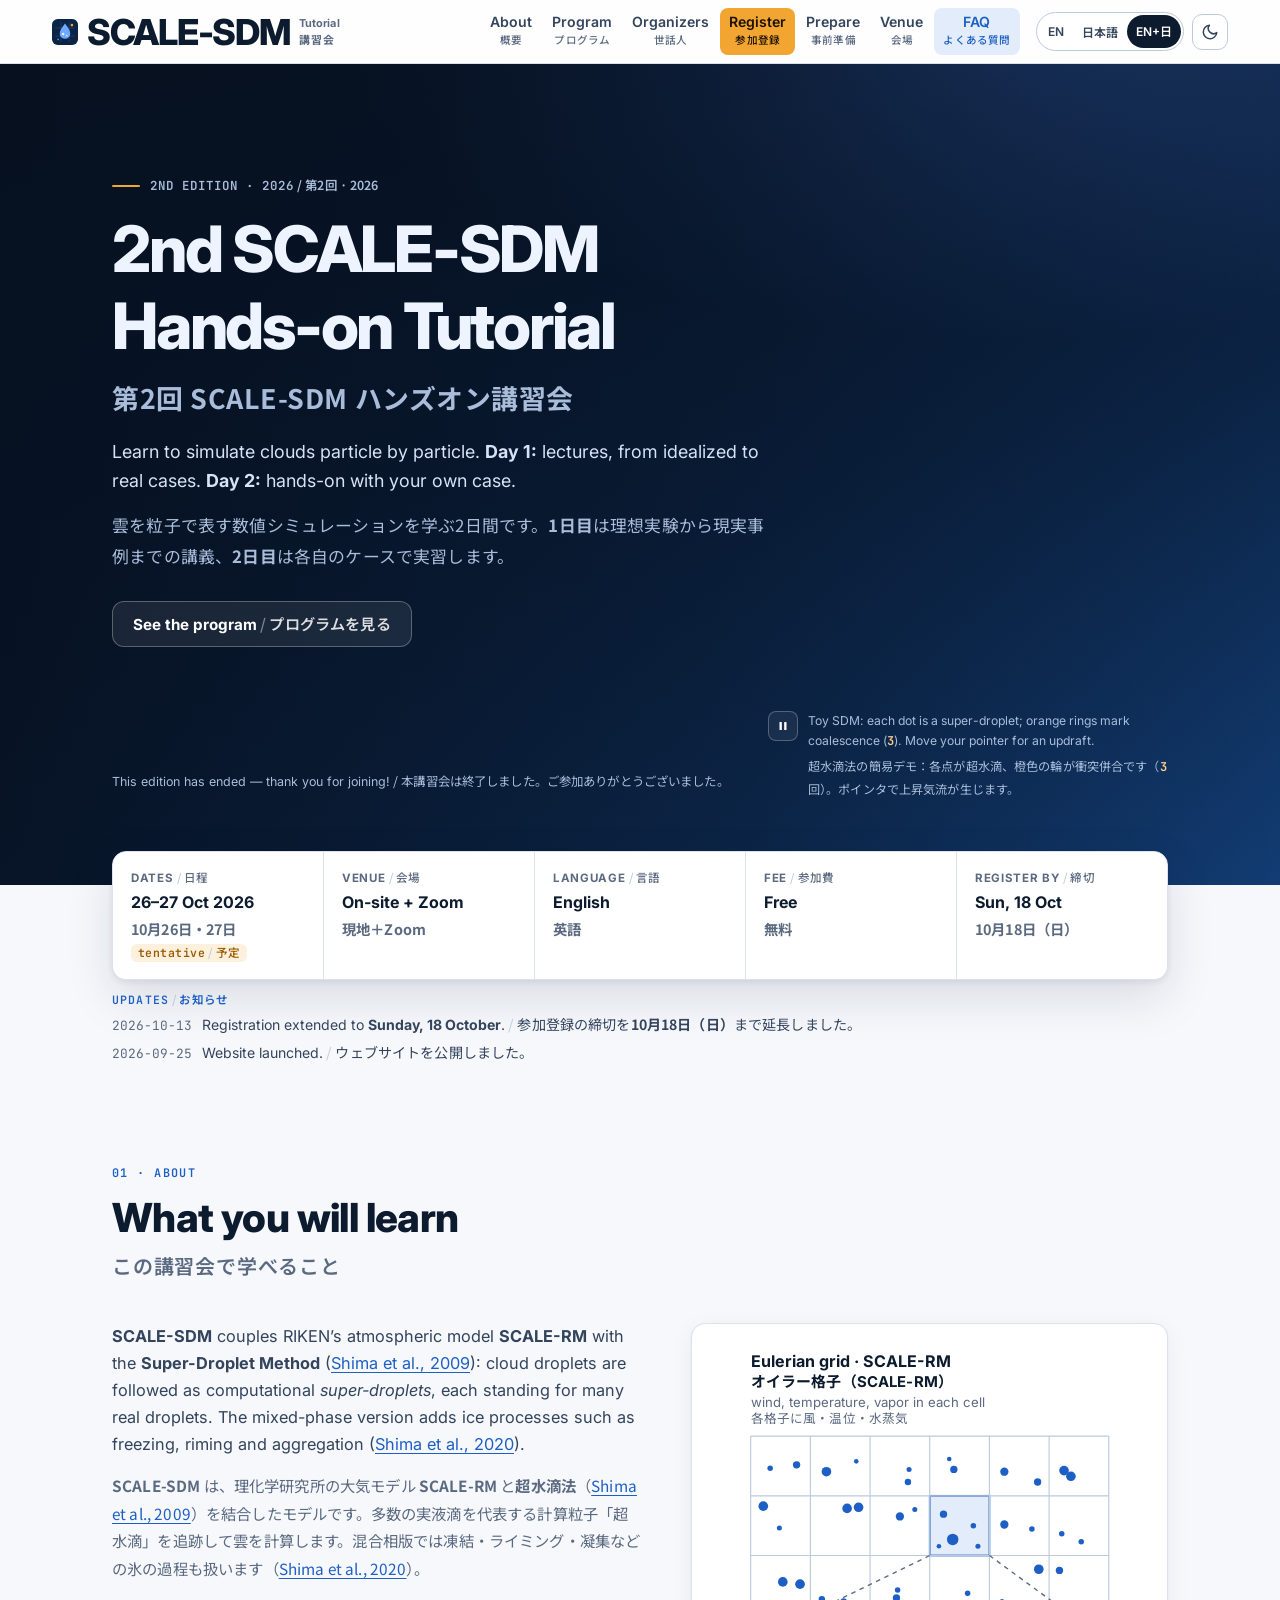
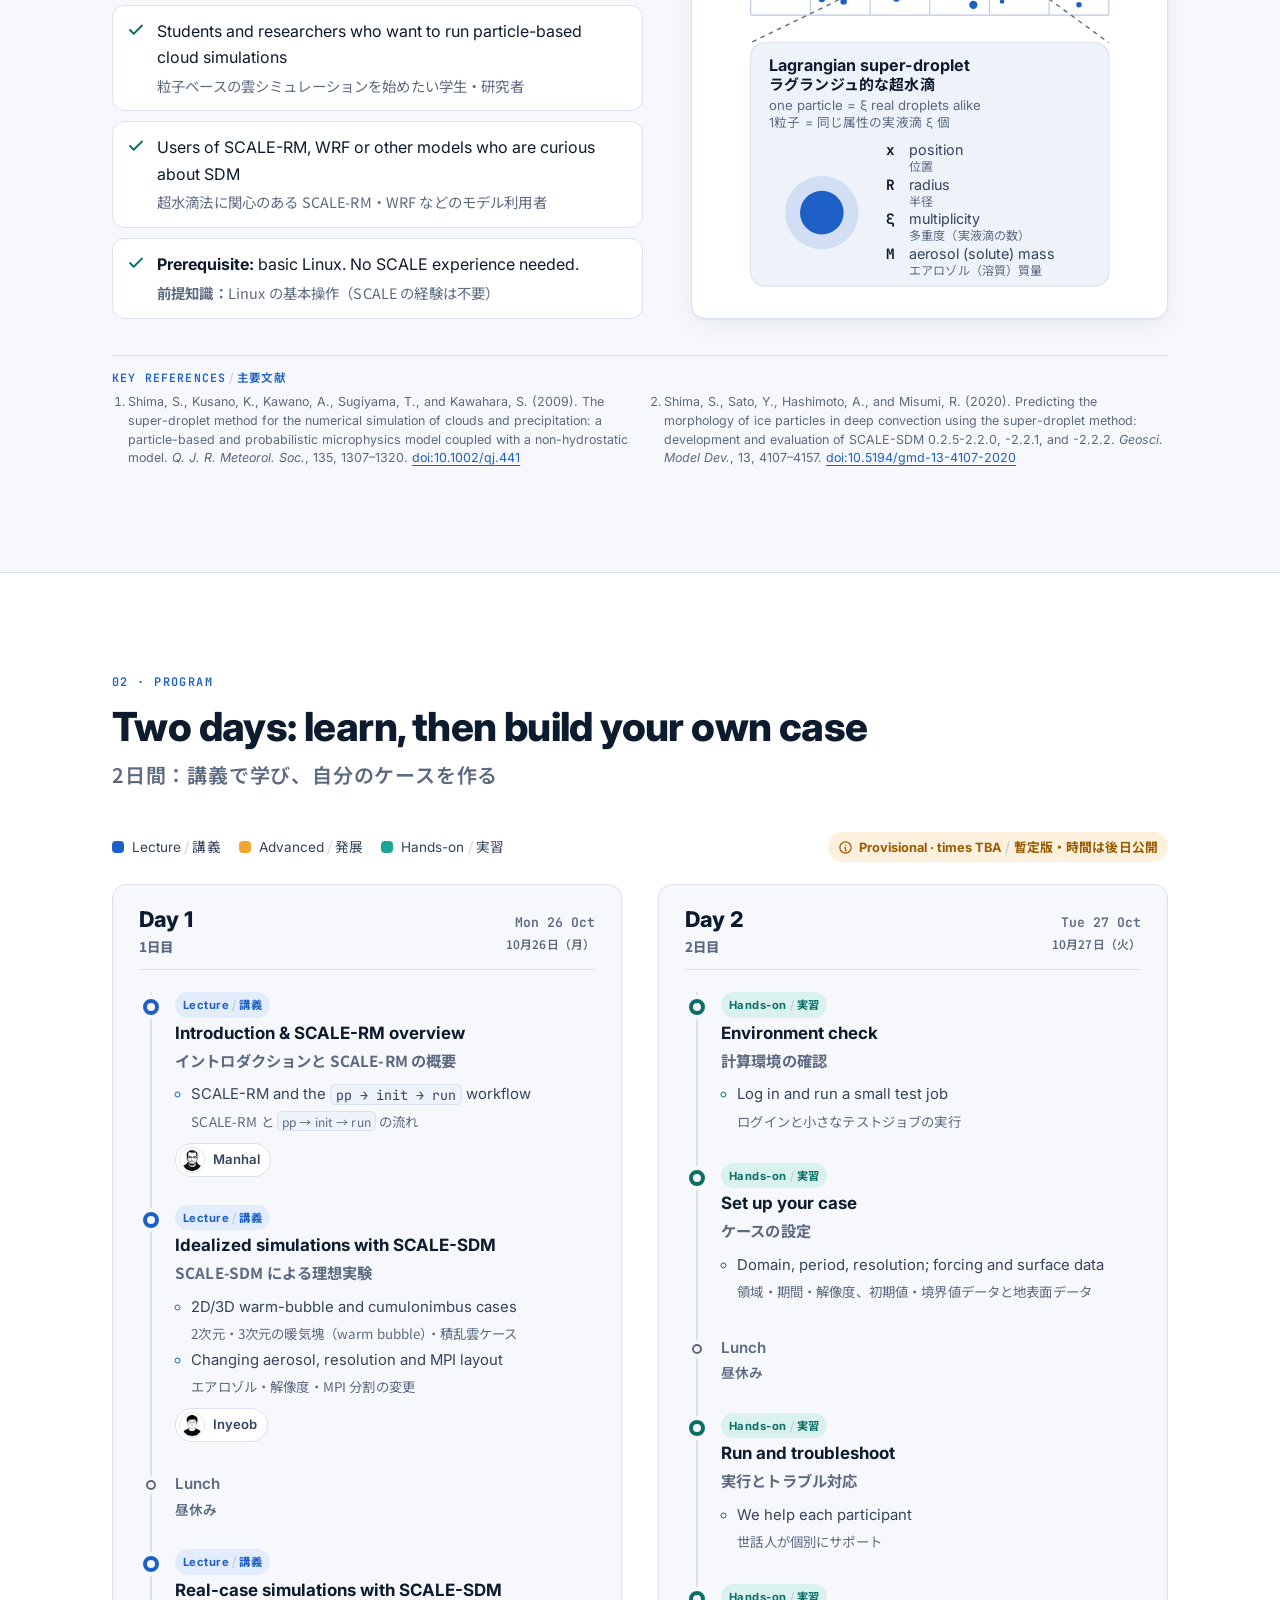
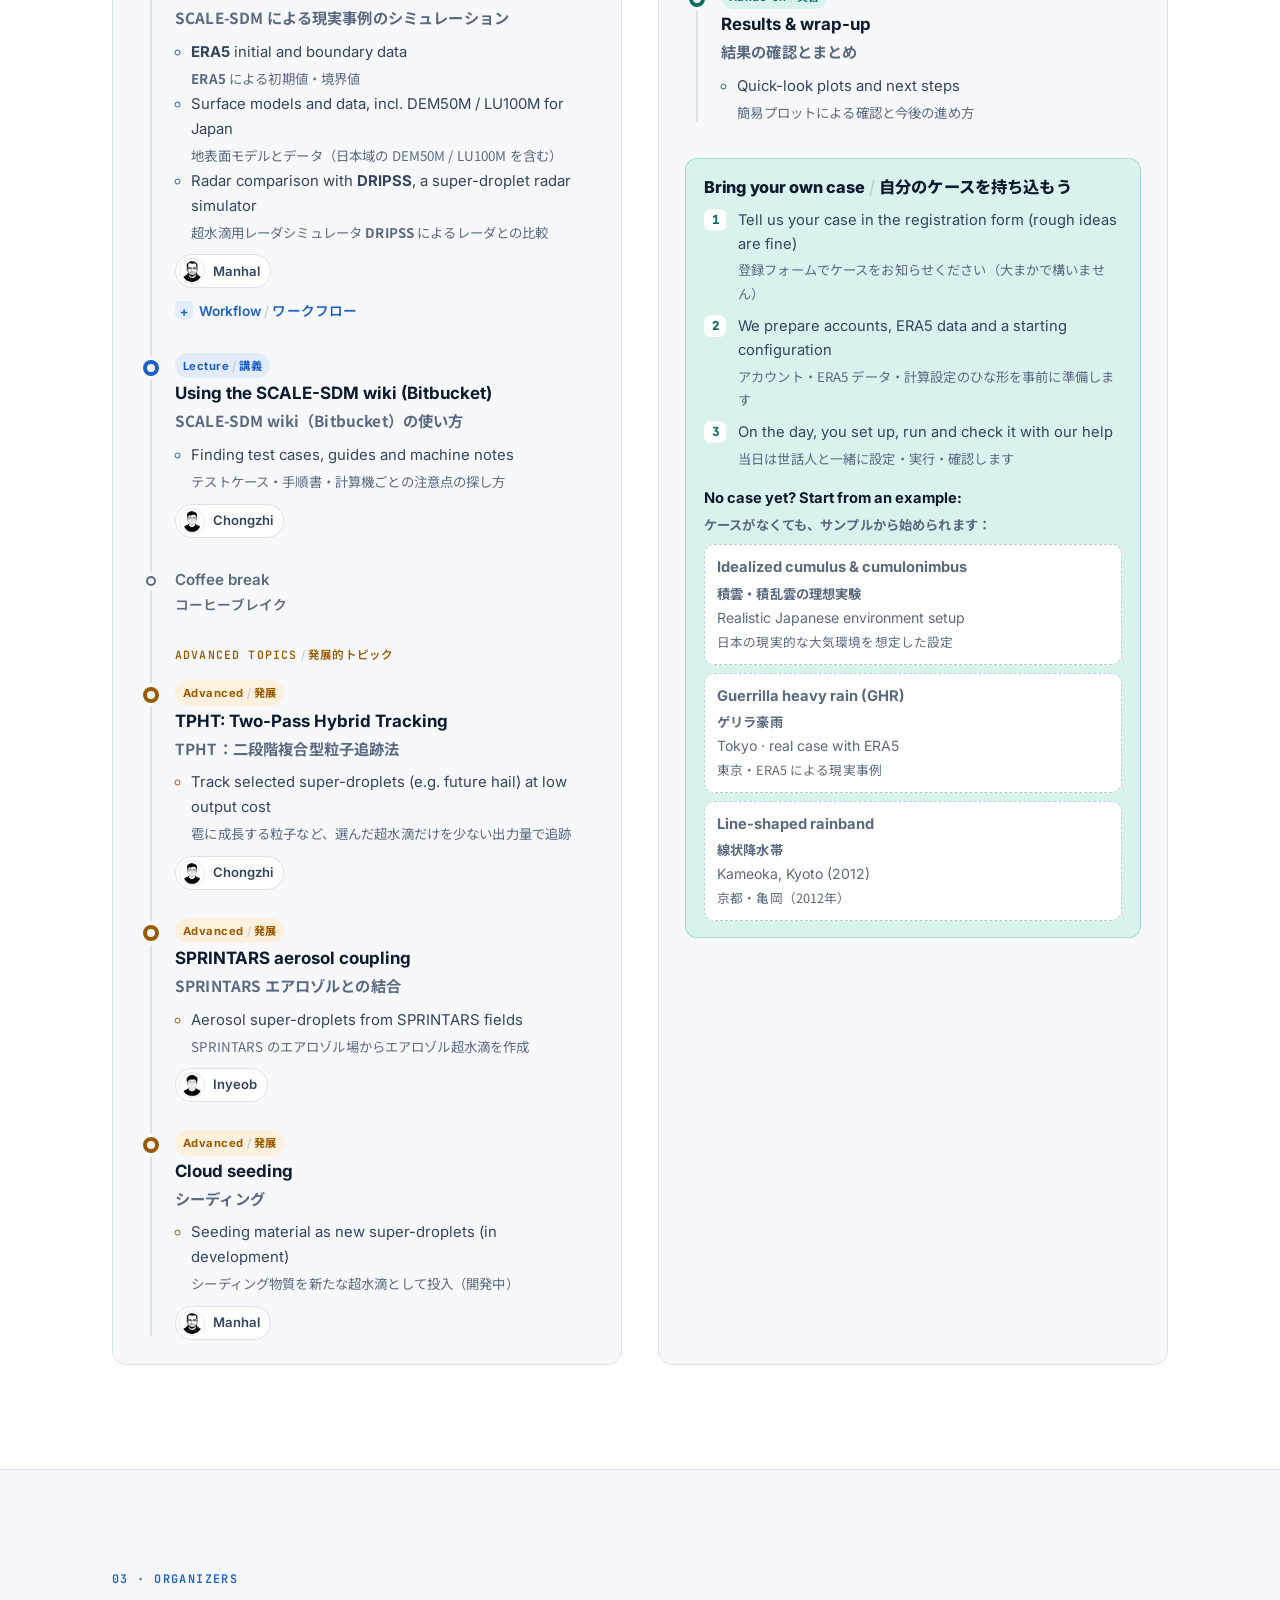
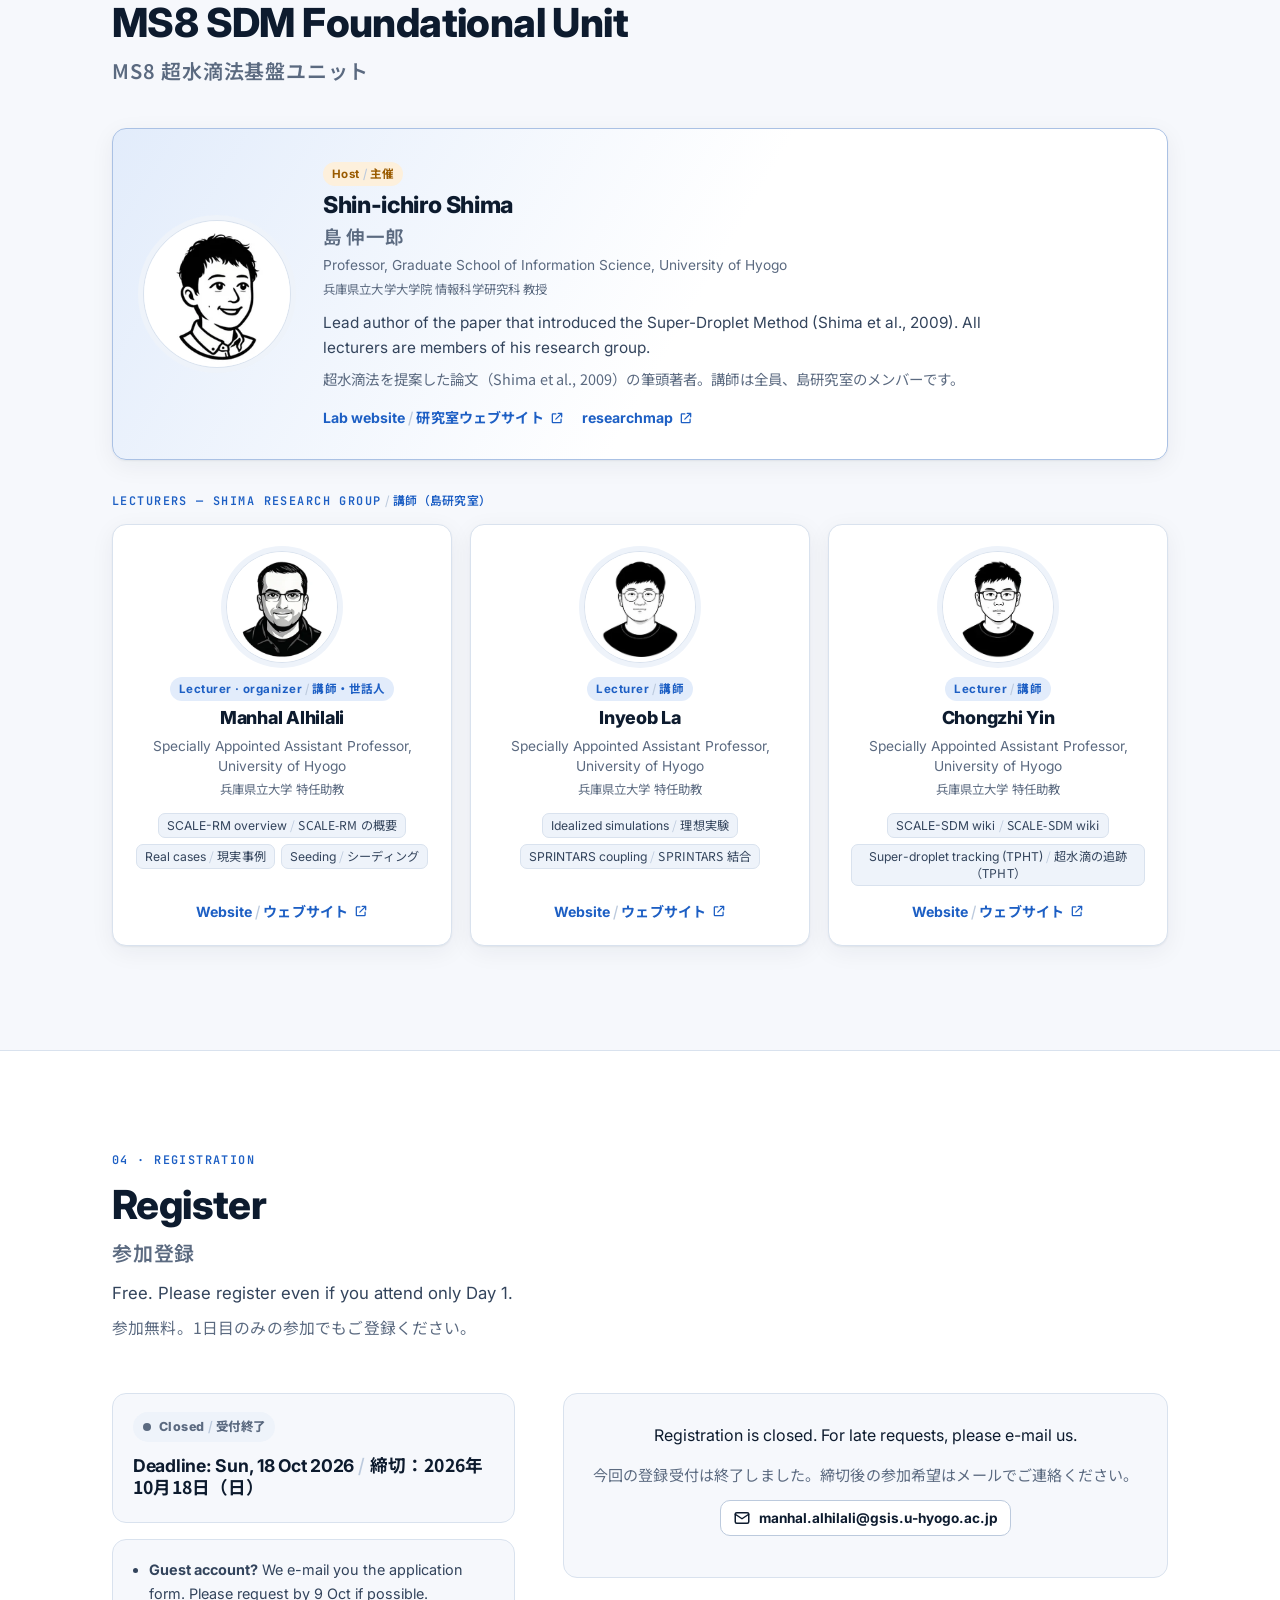
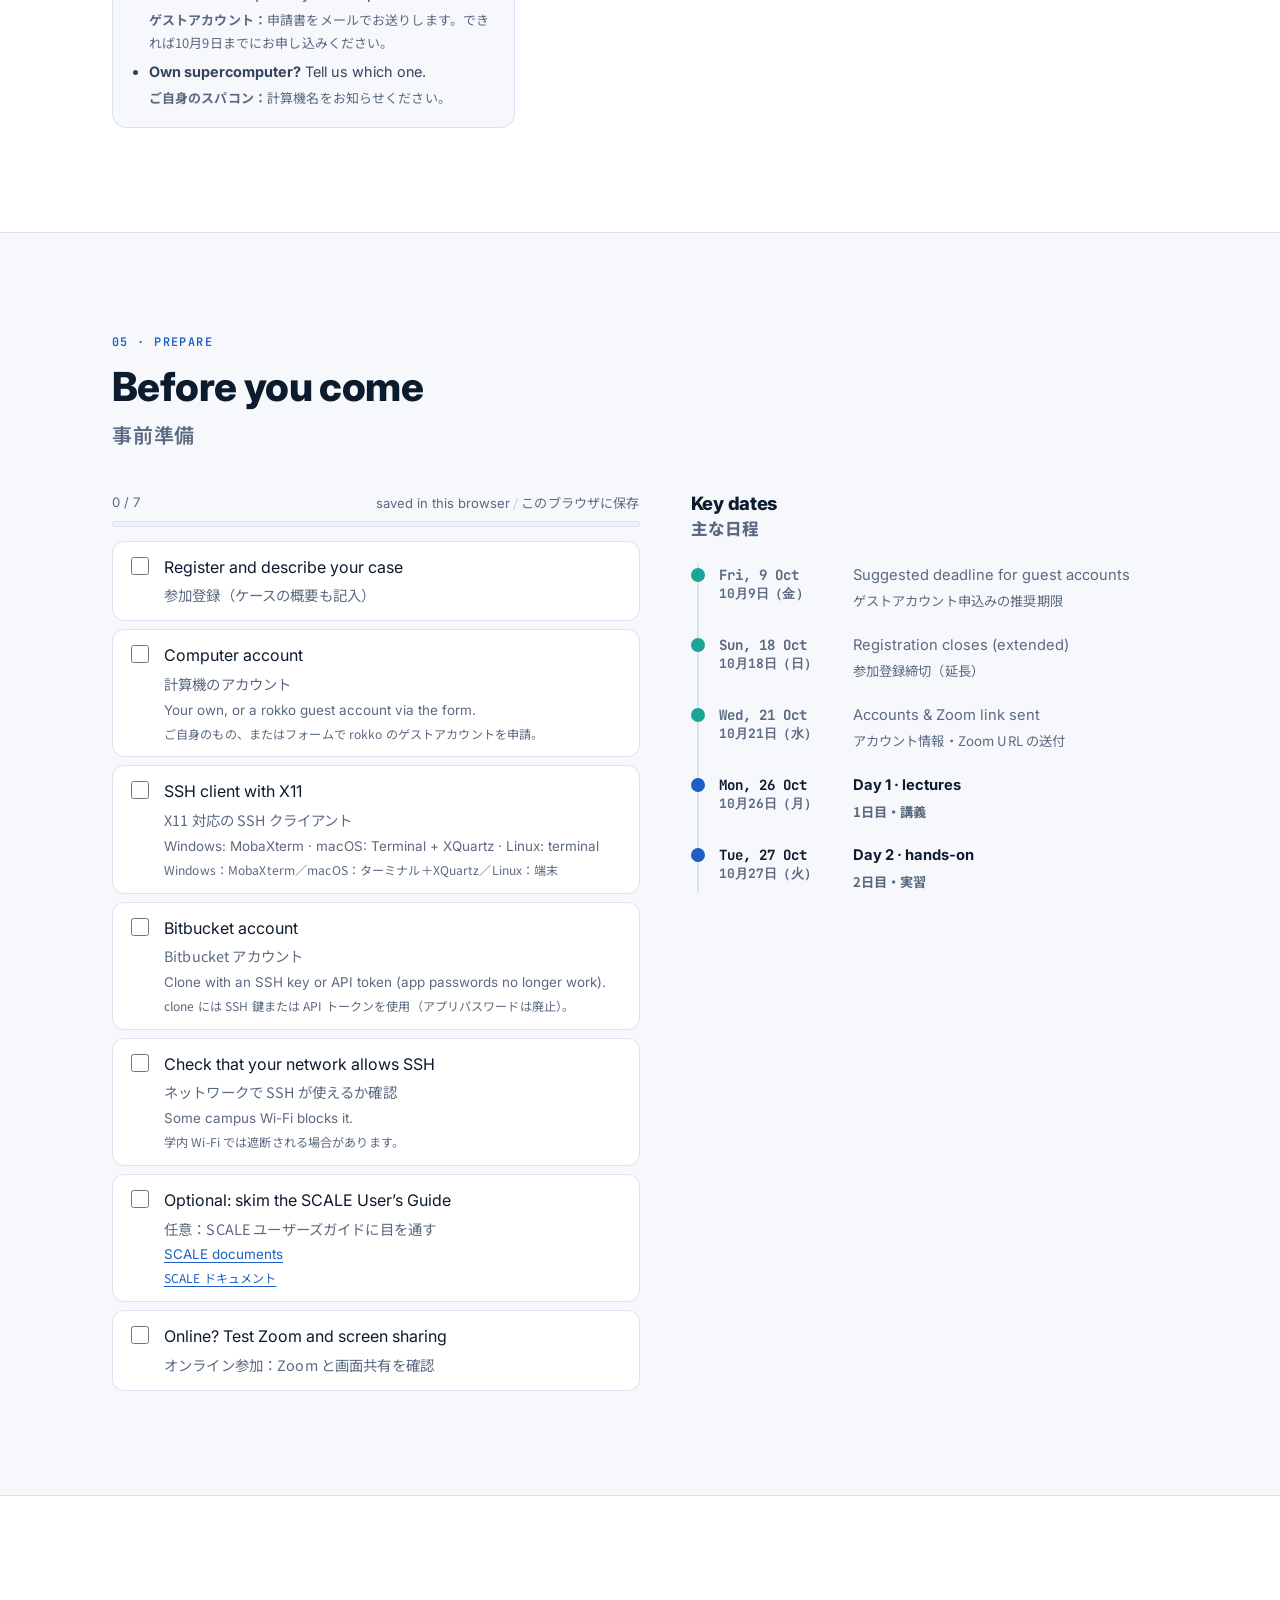
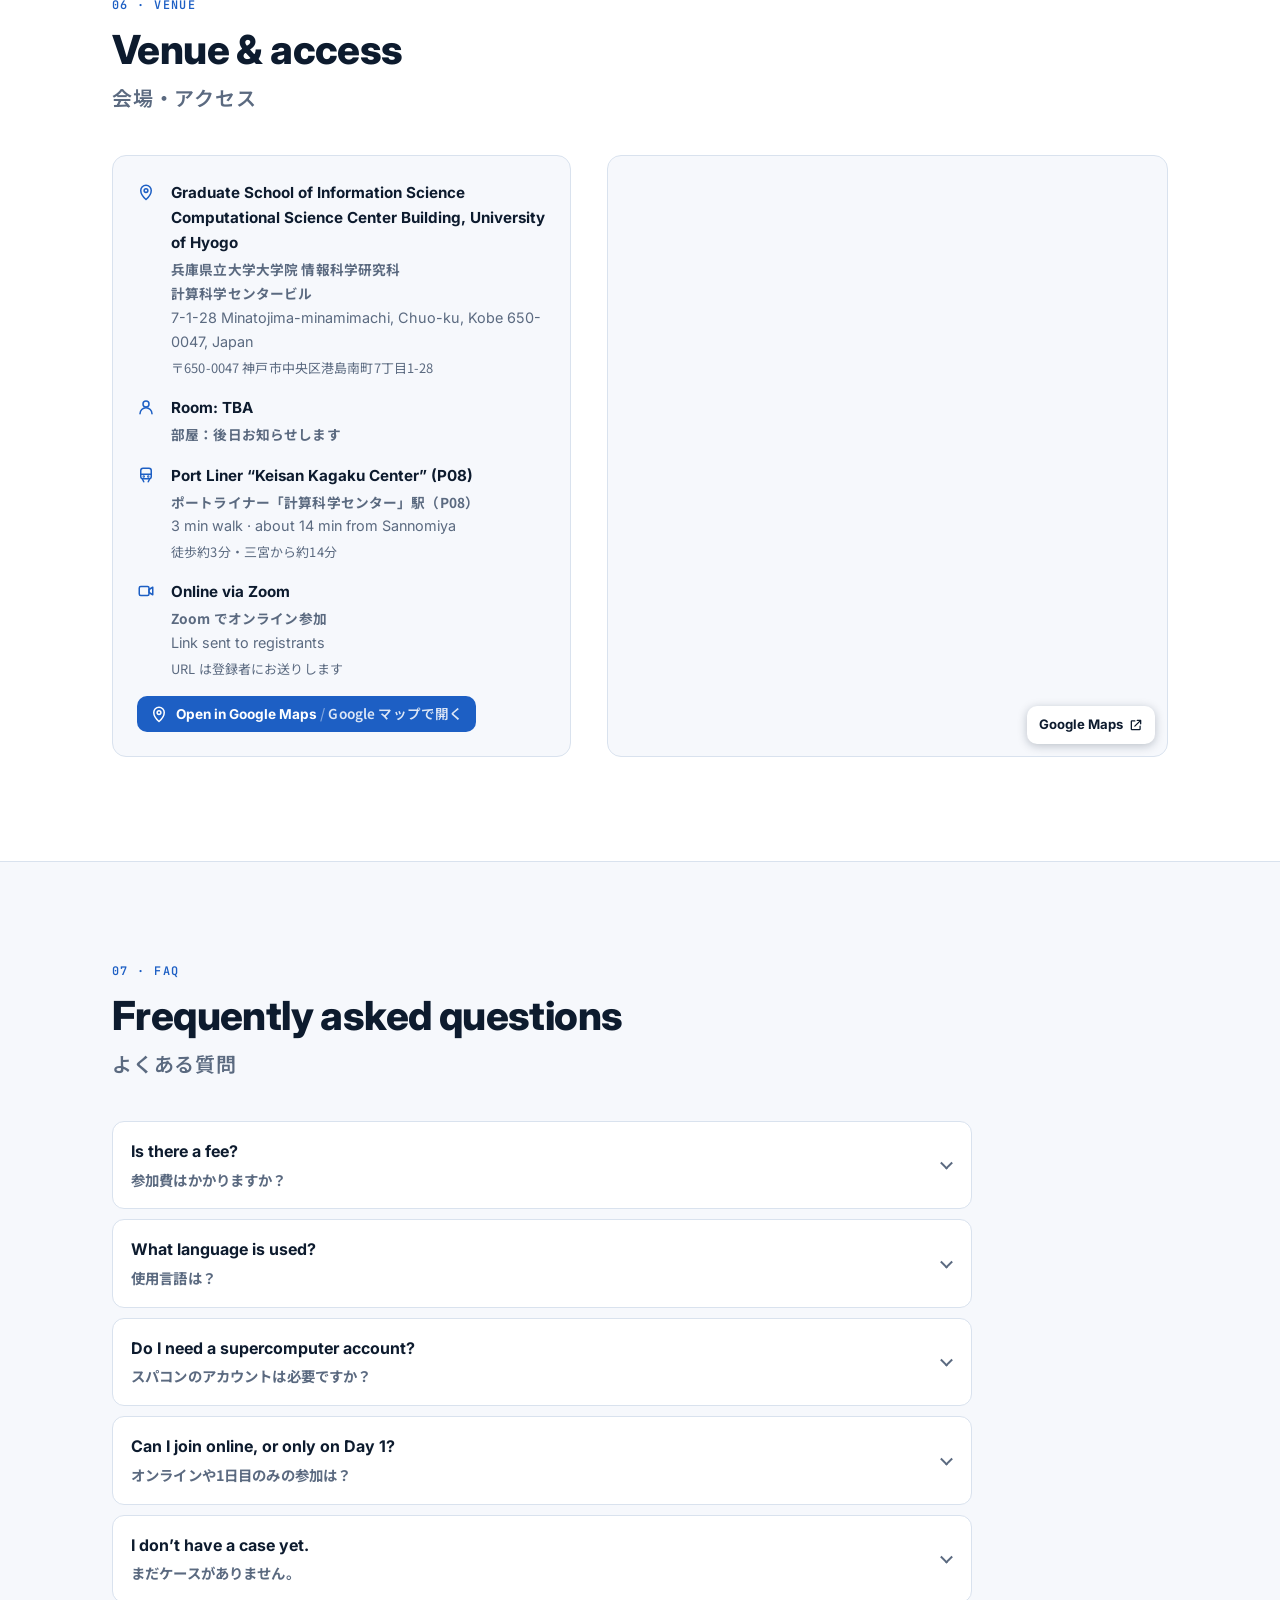
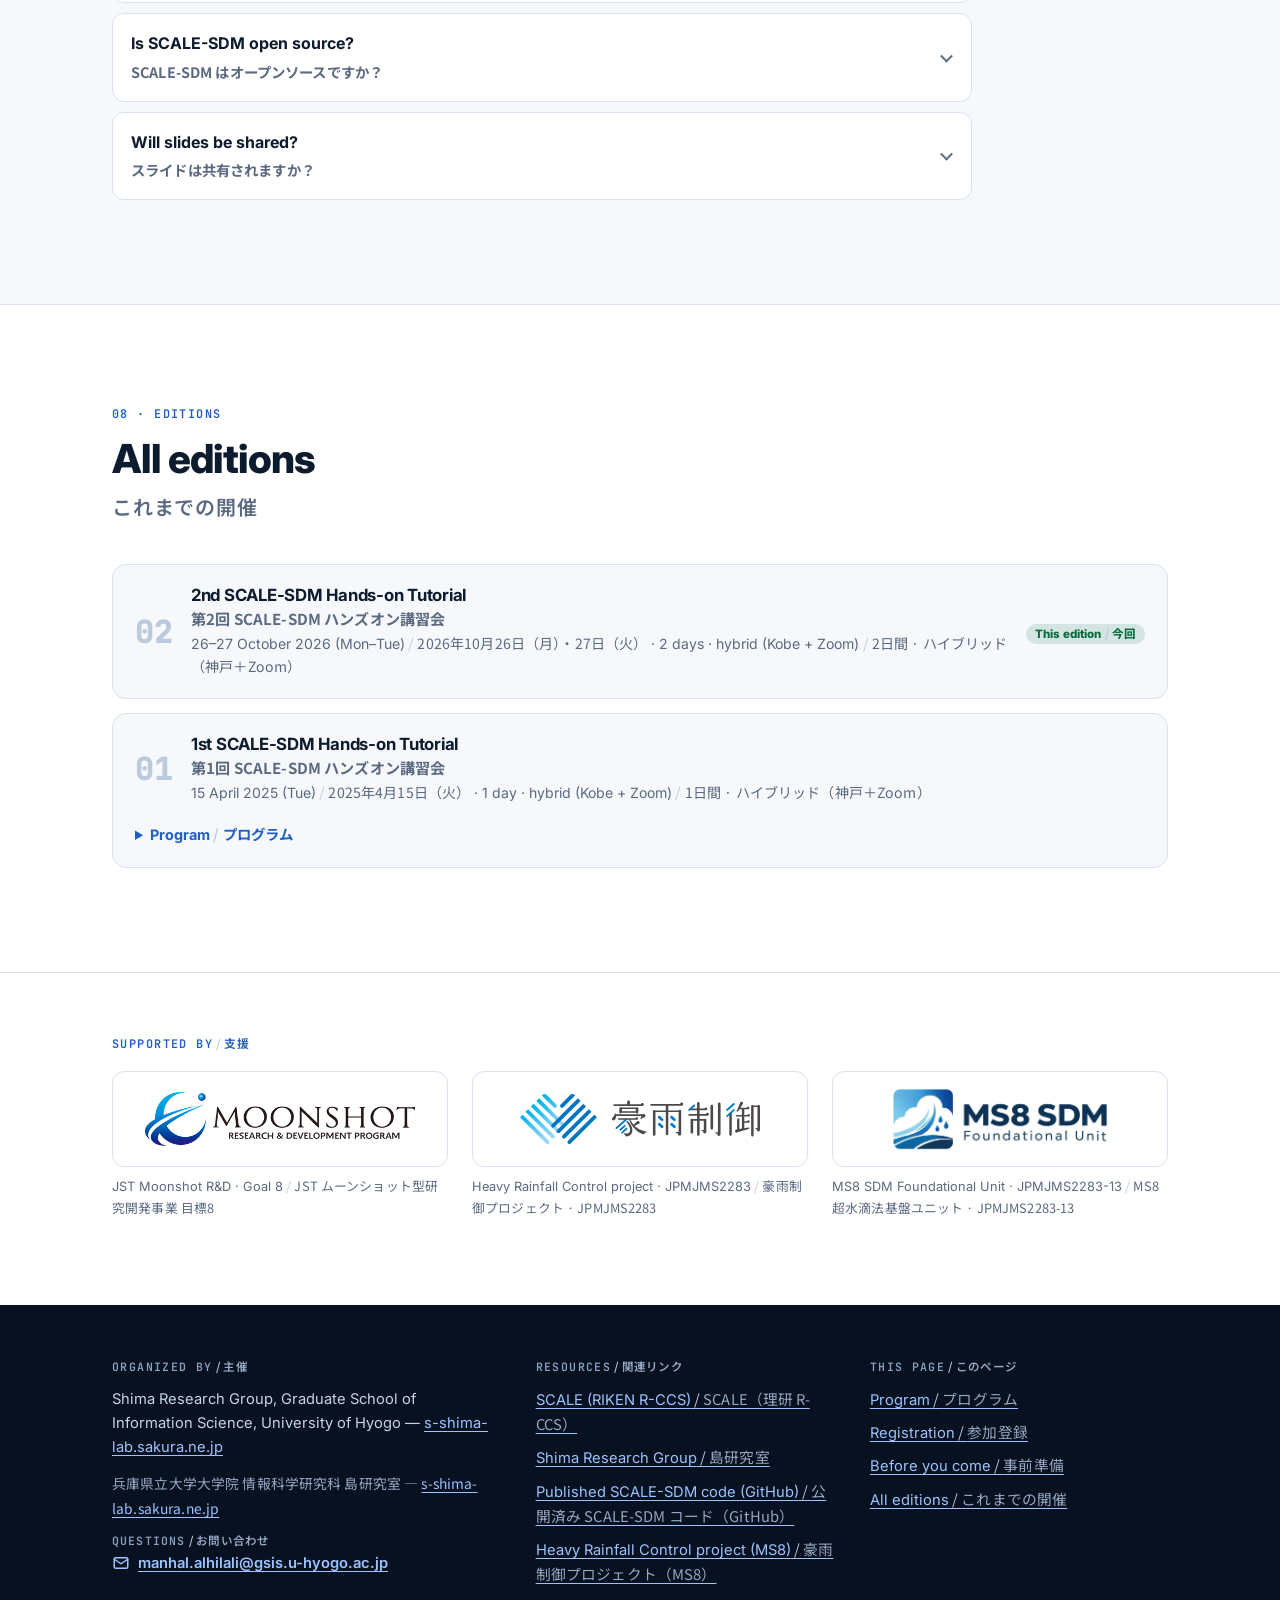
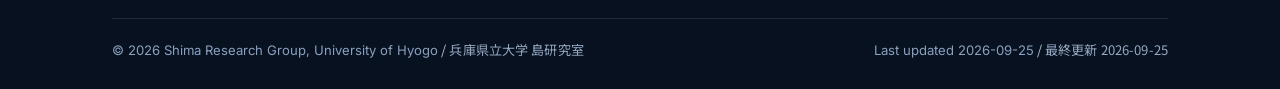
==== commit 09bbf2b3: "Extend registration to 18 Oct" ====
--- a/index.html
+++ b/index.html
@@ -30,7 +30,7 @@
 if (saved('sdm-theme') === 'dark') h.setAttribute('data-theme', 'dark');
 })();
 </script>
-<script src="data/site.js?v=5020d6056e" defer></script>
+<script src="data/site.js?v=ee4b173493" defer></script>
 <script src="data/registration-fields.js?v=14fe799013" defer></script>
 <script src="assets/js/app.js?v=21a13dd204" defer></script>
 <script src="assets/js/droplets.js?v=9fd6e6a9ae" defer></script>
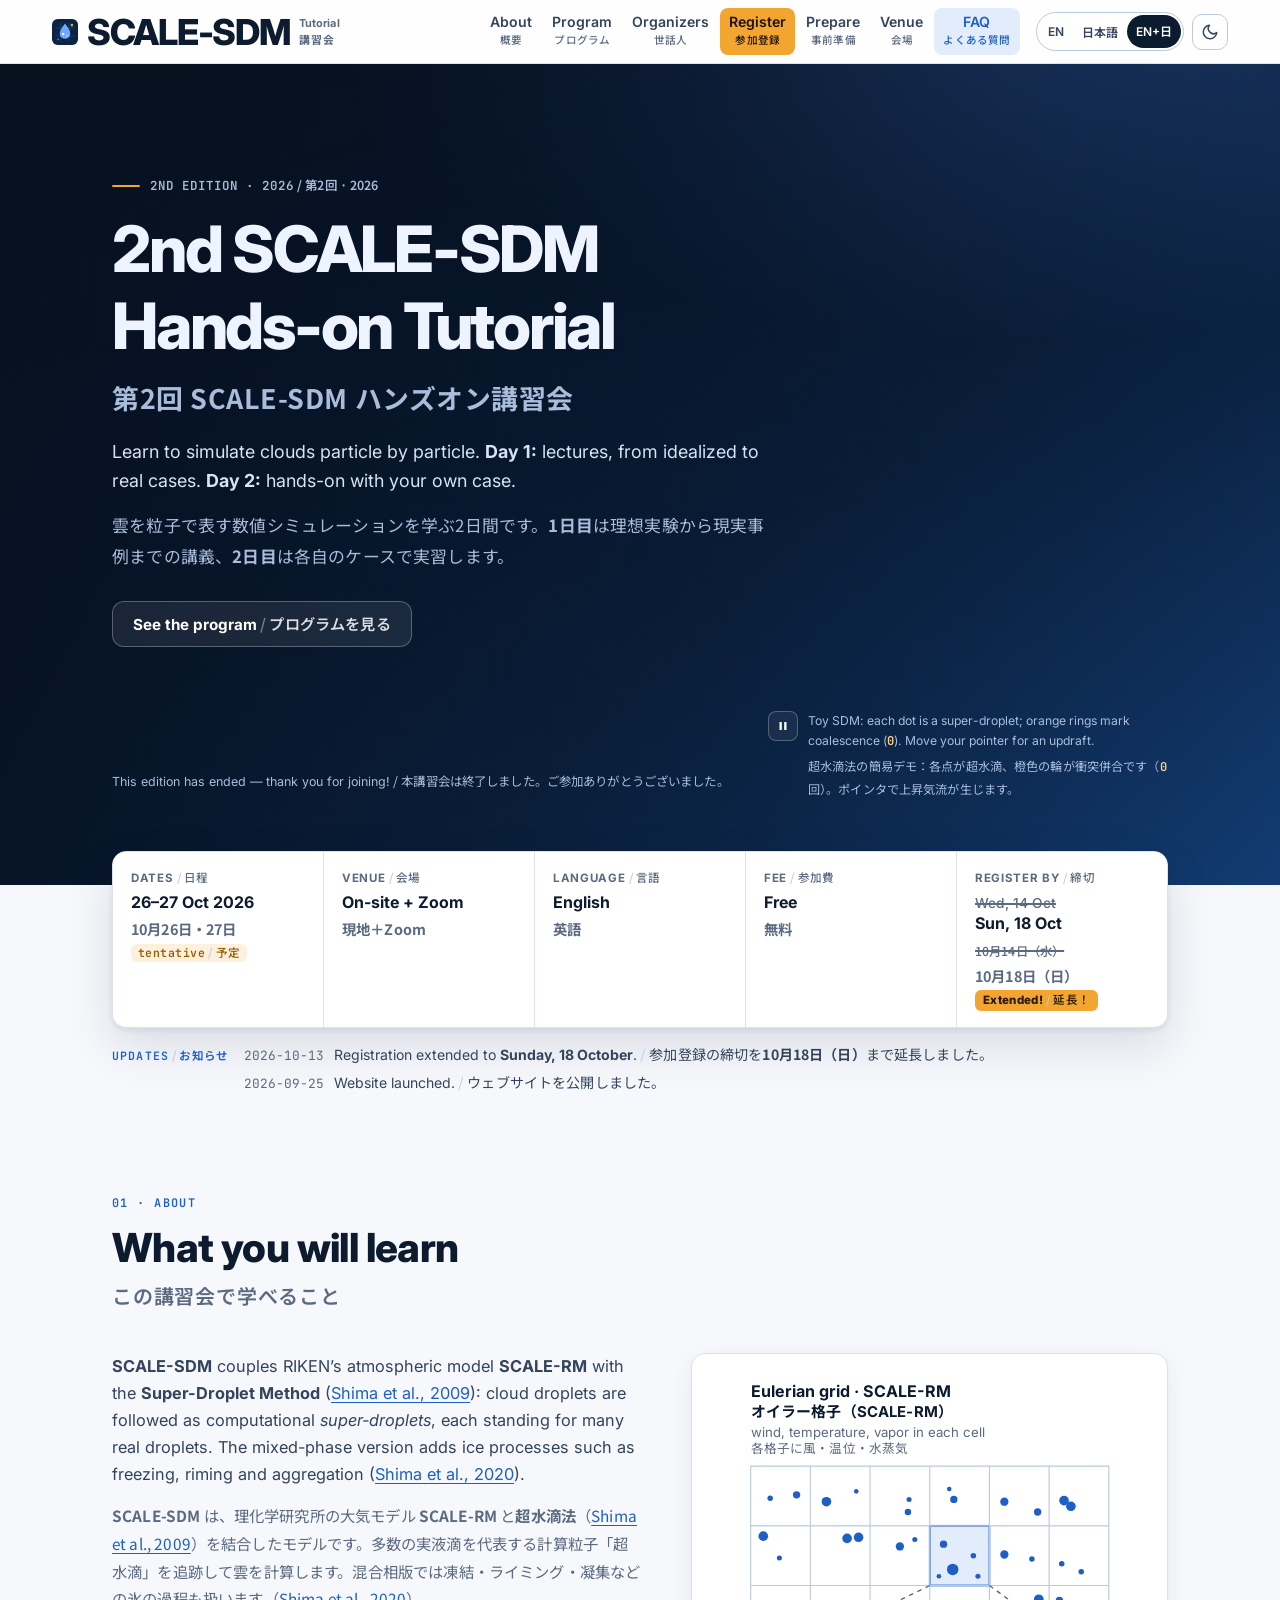
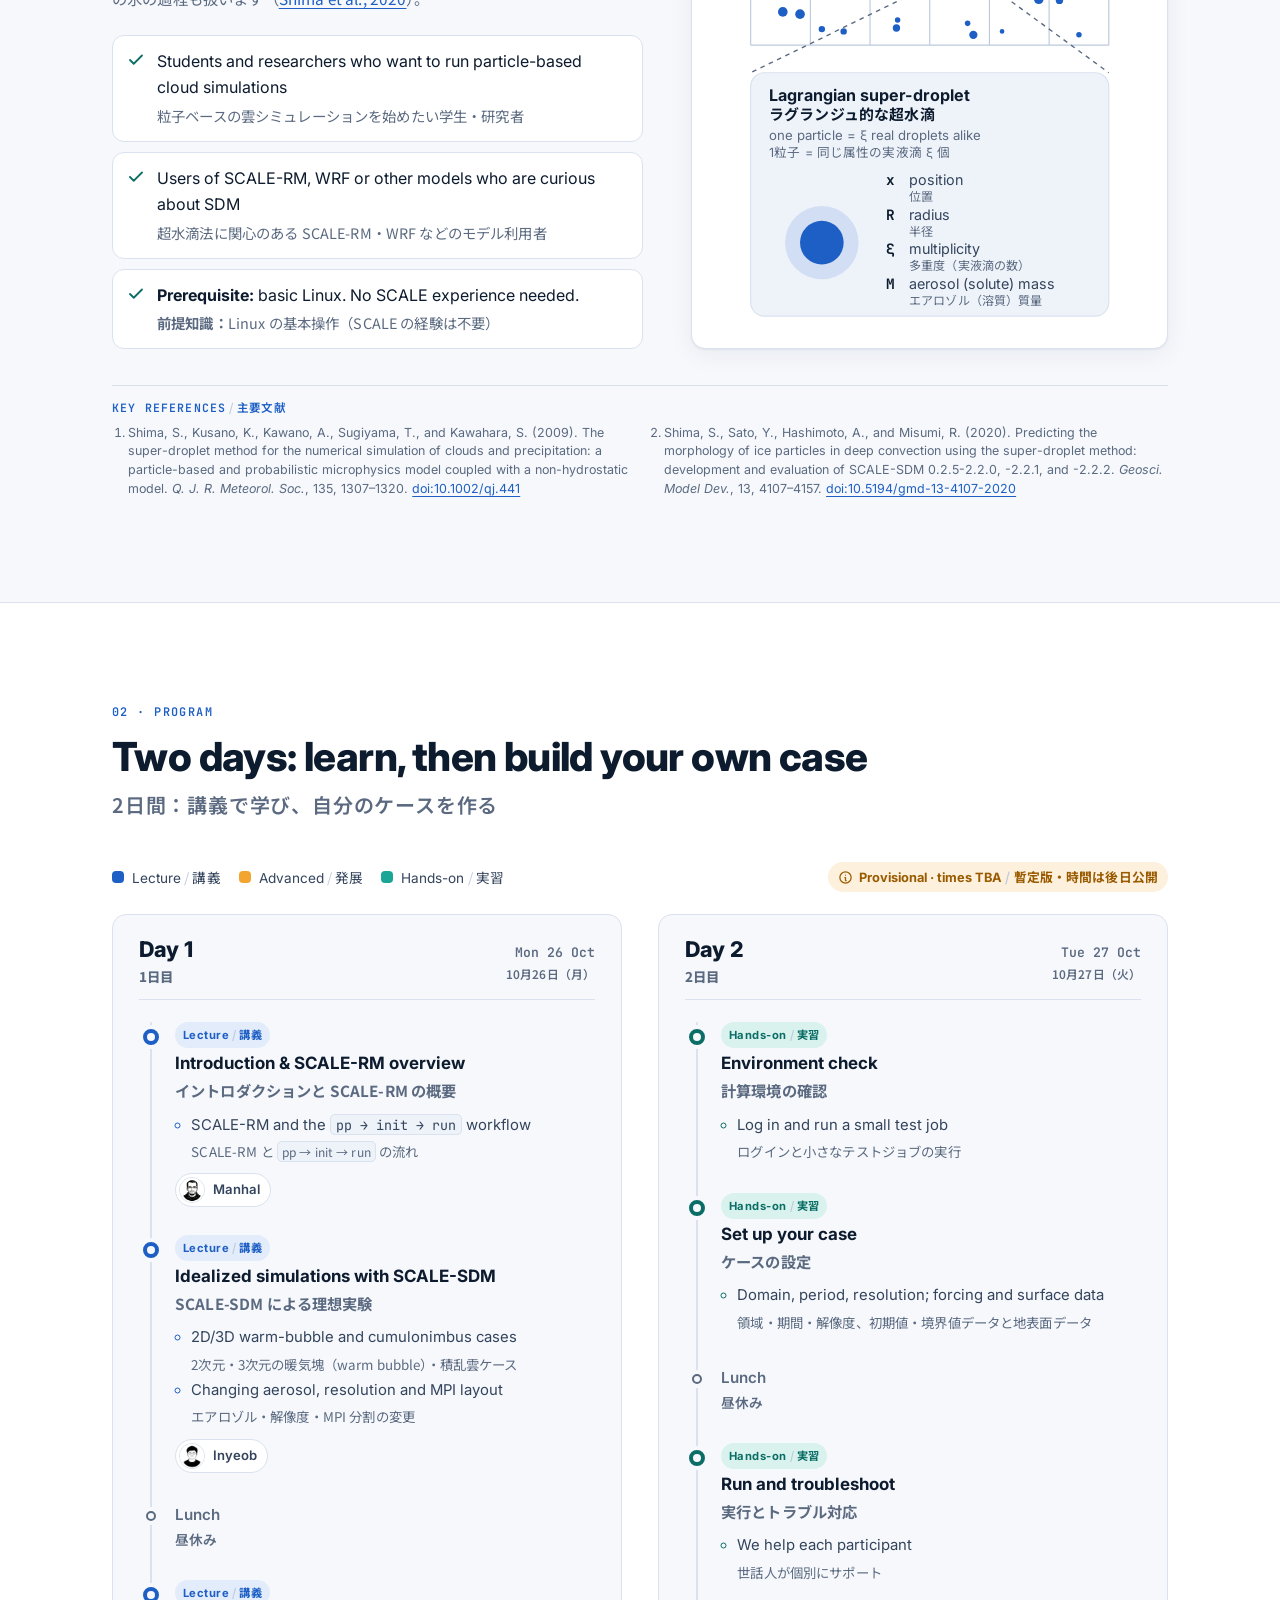
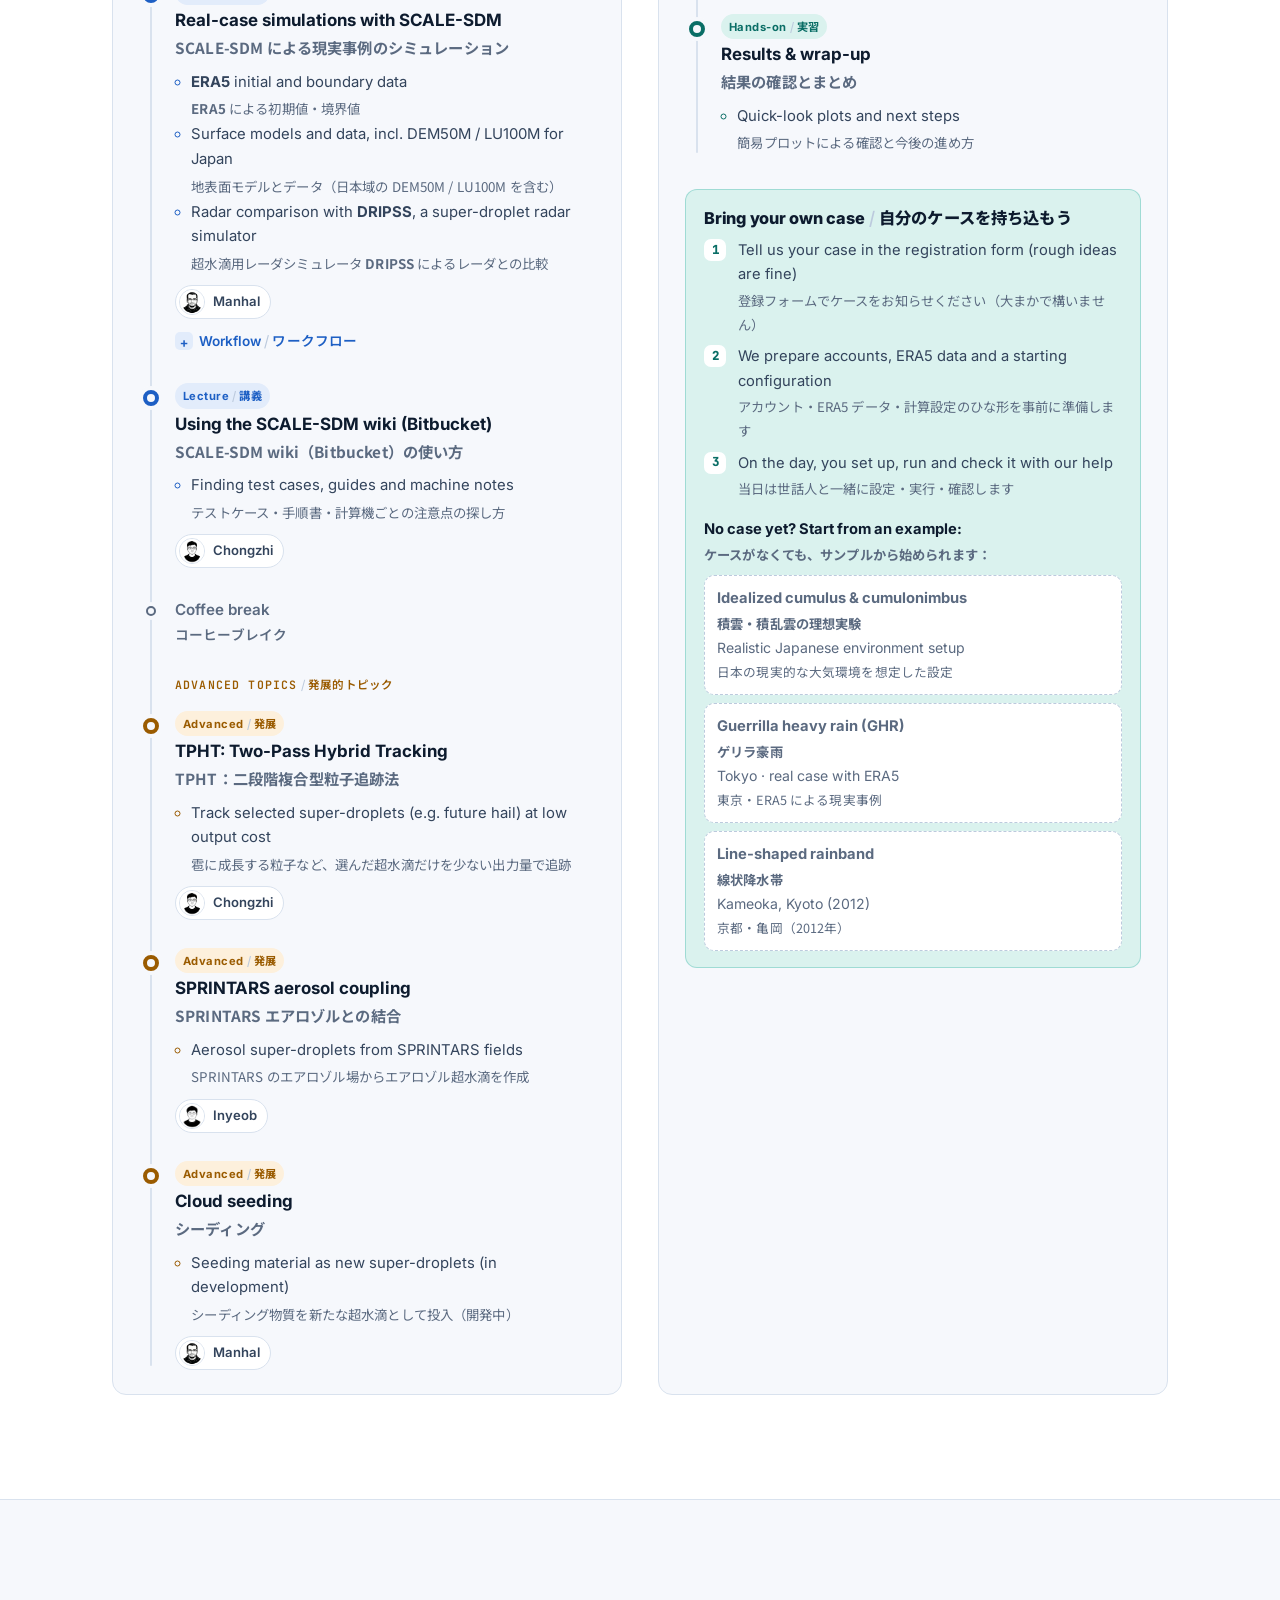
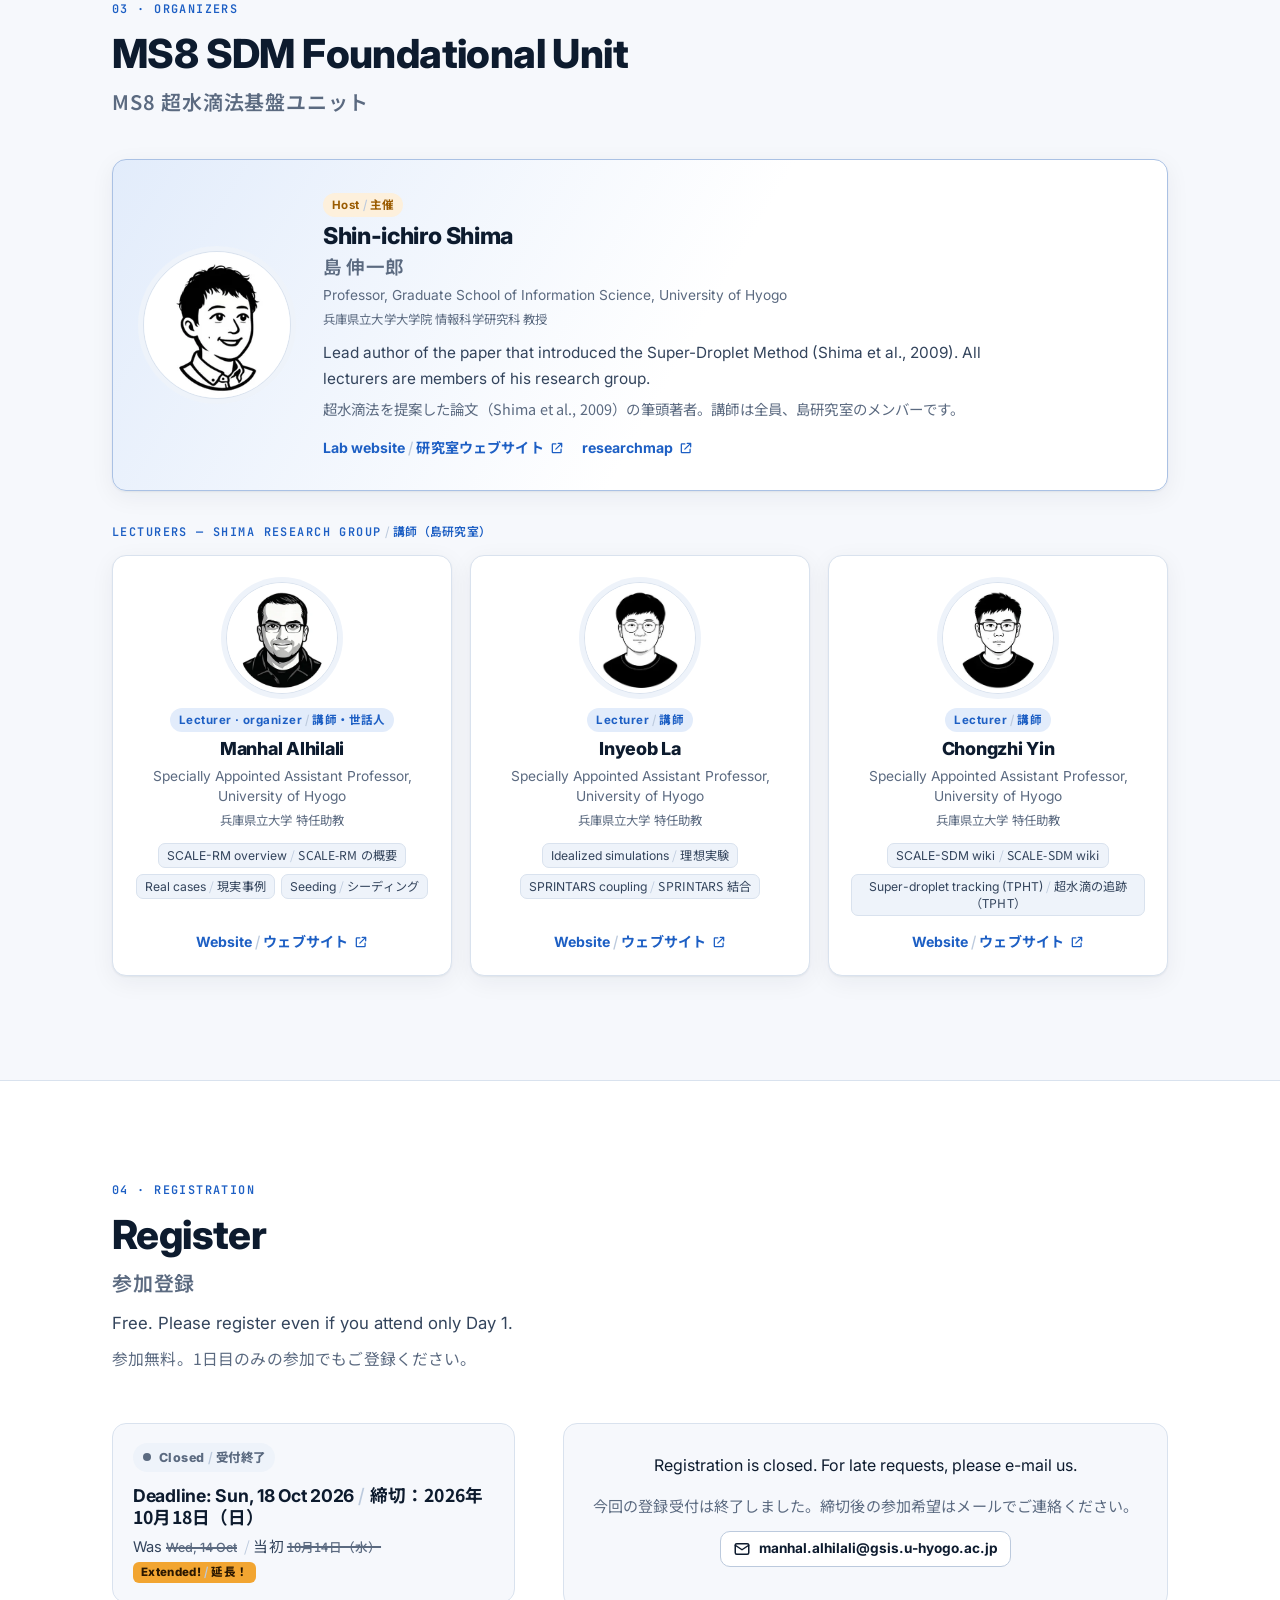
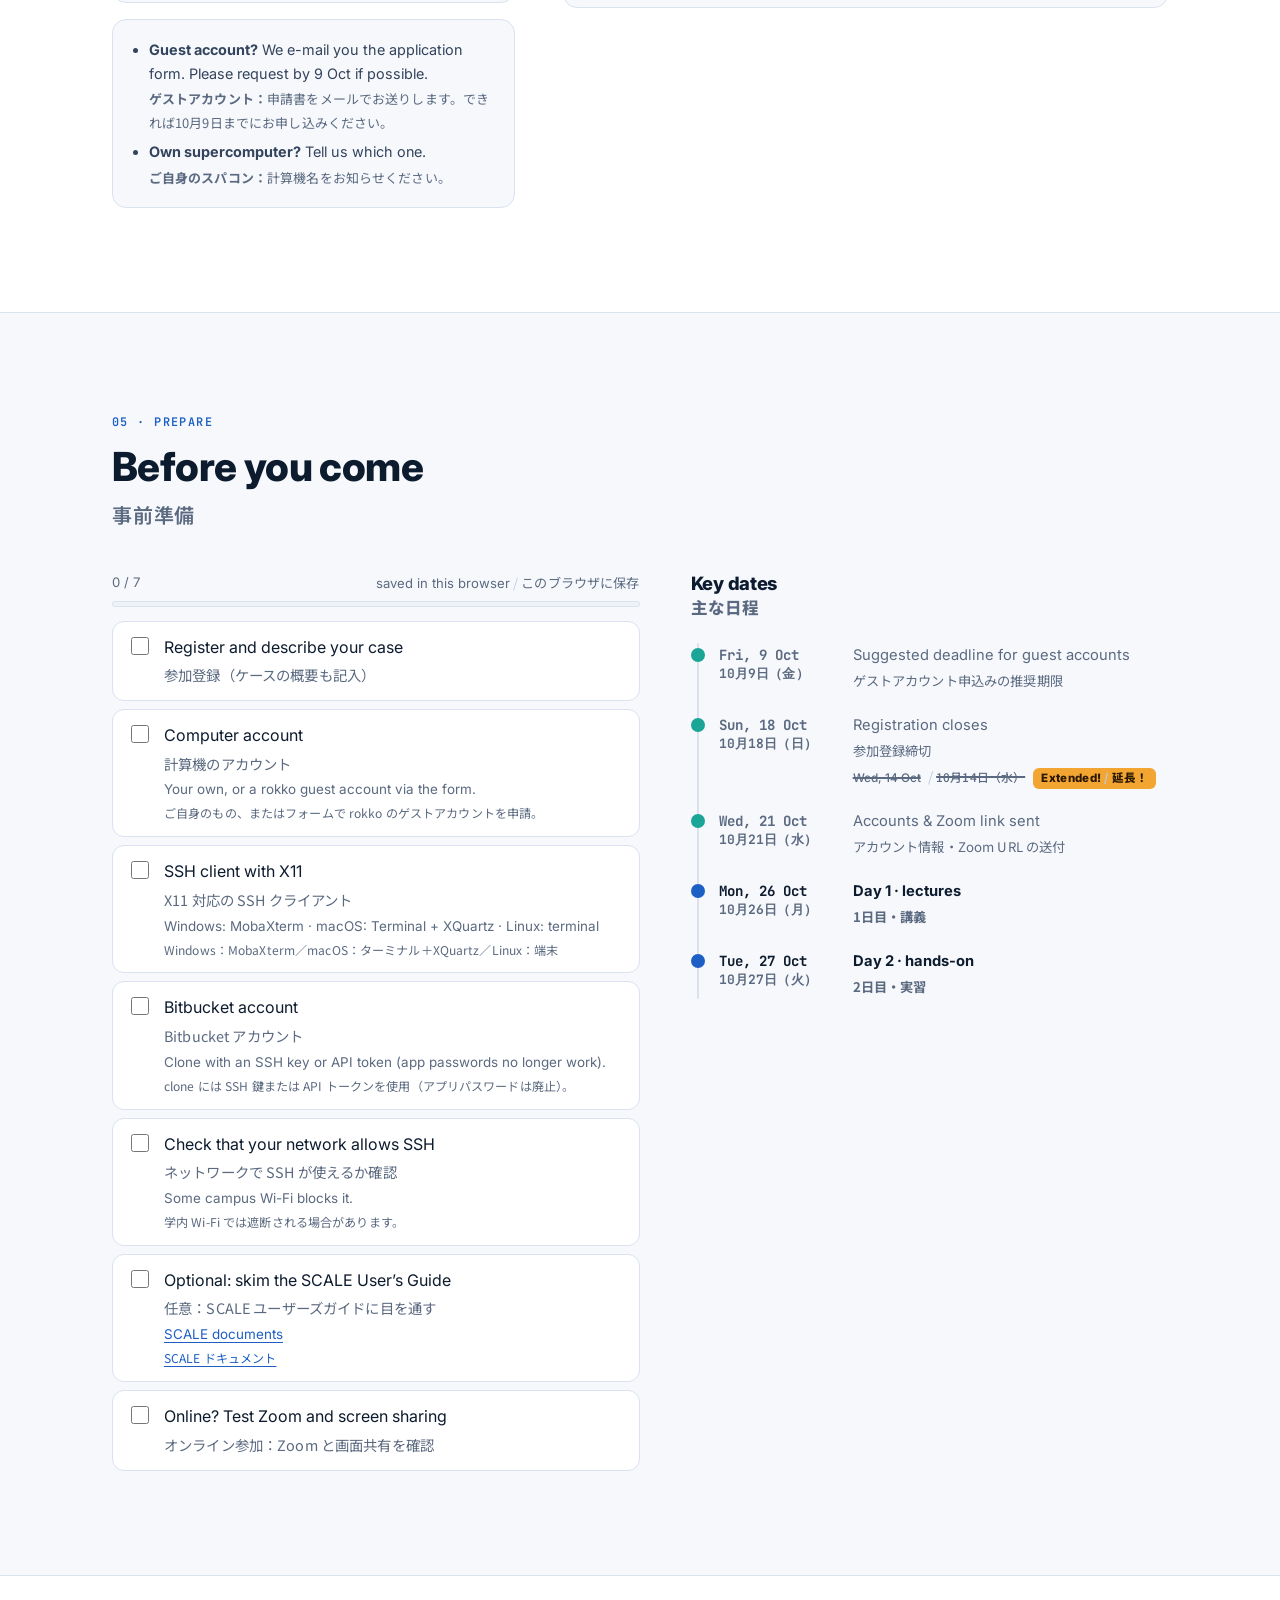
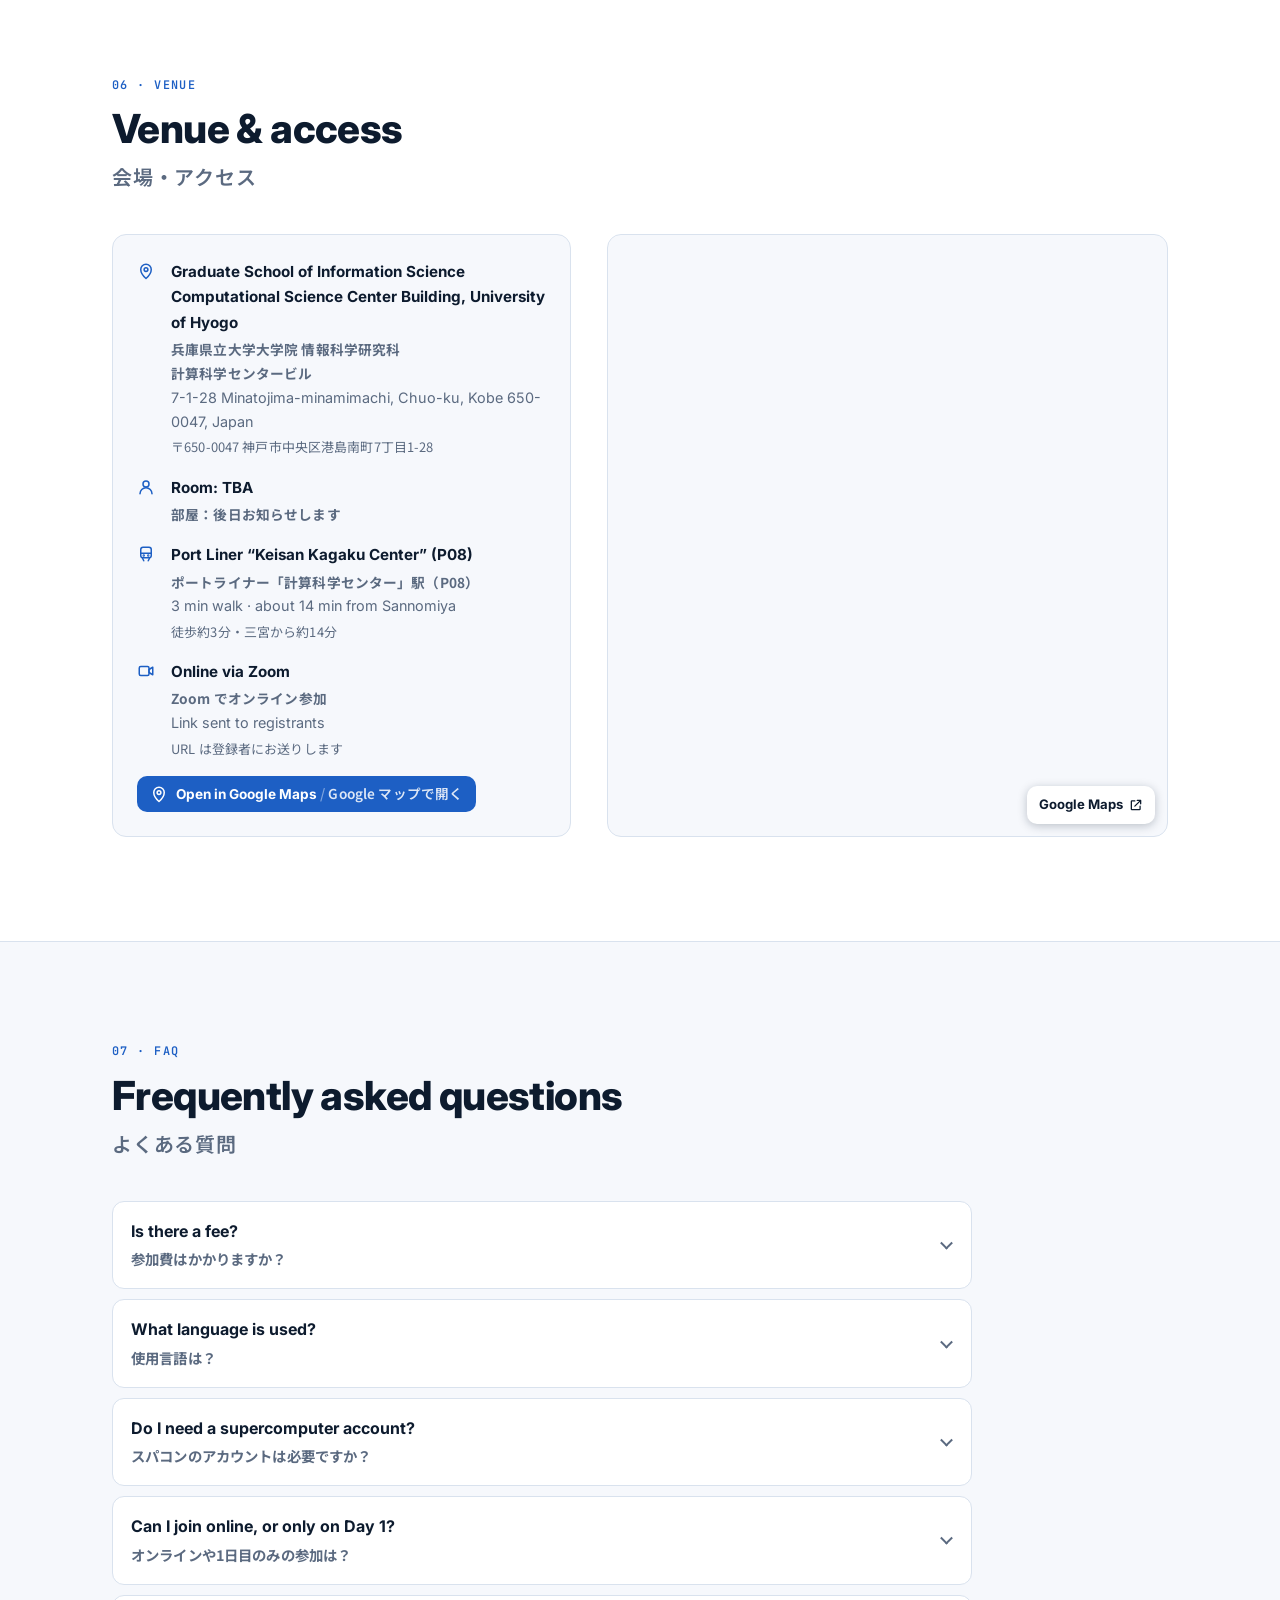
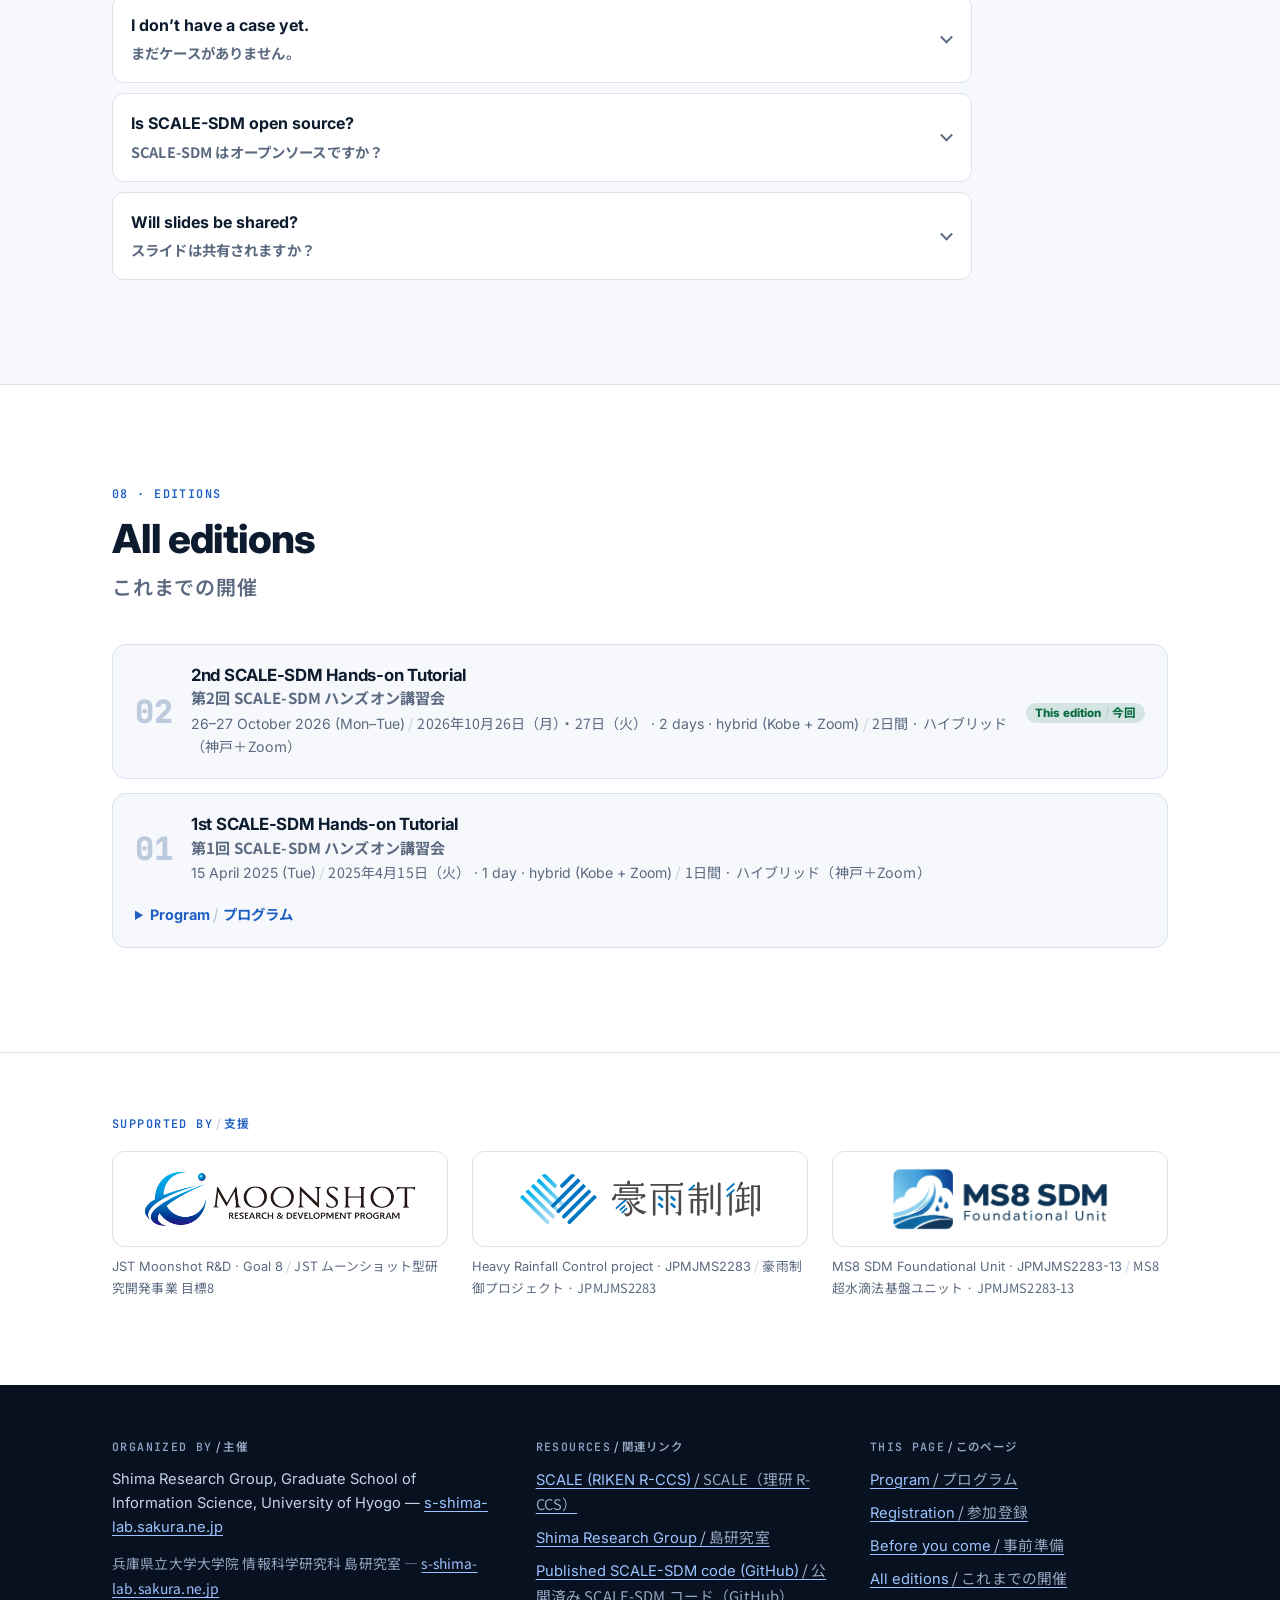
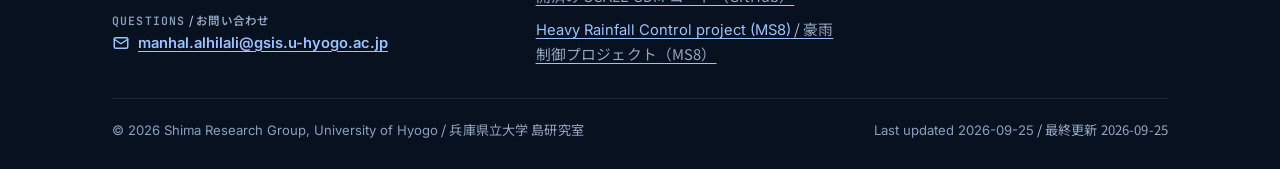
==== commit 0d933a81: "Extended deadline display" ====
--- a/index.html
+++ b/index.html
@@ -19,7 +19,7 @@
 <link rel="preconnect" href="https://fonts.googleapis.com">
 <link rel="preconnect" href="https://fonts.gstatic.com" crossorigin>
 <link href="https://fonts.googleapis.com/css2?family=Inter:wght@400;500;600;700;800&family=JetBrains+Mono:wght@500;600;700;800&family=Noto+Sans+JP:wght@400;500;600;700&display=swap" rel="stylesheet">
-<link rel="stylesheet" href="assets/css/style.css?v=f69c2cdd8b">
+<link rel="stylesheet" href="assets/css/style.css?v=9907ea82d4">
 <script>
 (function () {
 function saved(k) { try { return JSON.parse(localStorage.getItem(k)); } catch (e) { return null; } }
@@ -30,9 +30,9 @@
 if (saved('sdm-theme') === 'dark') h.setAttribute('data-theme', 'dark');
 })();
 </script>
-<script src="data/site.js?v=ee4b173493" defer></script>
+<script src="data/site.js?v=0252be446e" defer></script>
 <script src="data/registration-fields.js?v=14fe799013" defer></script>
-<script src="assets/js/app.js?v=21a13dd204" defer></script>
+<script src="assets/js/app.js?v=cb2d4889c1" defer></script>
 <script src="assets/js/droplets.js?v=9fd6e6a9ae" defer></script>
 </head>
 <body>
--- a/assets/css/style.css
+++ b/assets/css/style.css
@@ -1 +1 @@
-:root{--bg: #f6f8fc;--surface: #ffffff;--surface-2: #eef3fa;--ink: #0d1b2e;--ink-2: #33445c;--muted: #5b6a80;--line: #d9e2ee;--line-strong: #bccadd;--brand: #1d5fc4;--brand-hover: #174d9f;--brand-ink: #ffffff;--brand-soft: #e2ecfb;--accent: #9a5b00;--accent-fill: #f2a531;--accent-soft: #fdf0dc;--teal: #0a6e66;--teal-fill: #1aa597;--teal-soft: #daf2ee;--danger: #b42318;--ok: #0a6b40;--hero-1: #06101f;--hero-2: #0b2344;--hero-3: #123c73;--hero-ink: #eef4ff;--hero-muted: #a9bddb;--radius: 14px;--radius-sm: 9px;--shadow: 0 1px 2px rgba(13, 27, 46, .06), 0 6px 24px rgba(13, 27, 46, .06);--shadow-lg: 0 2px 6px rgba(13, 27, 46, .08), 0 18px 48px rgba(13, 27, 46, .12);--font: "Inter", "Noto Sans JP", system-ui, -apple-system, "Segoe UI", "Hiragino Kaku Gothic ProN", "Yu Gothic", Meiryo, sans-serif;--font-ja: "Noto Sans JP", "Hiragino Kaku Gothic ProN", "Yu Gothic", Meiryo, sans-serif;--mono: "JetBrains Mono", ui-monospace, SFMono-Regular, Menlo, Consolas, monospace;--wrap: 1120px;--gutter: clamp(16px, 4vw, 32px);--header-h: 64px;color-scheme:light}:root[data-theme=dark]{--bg: #0a111e;--surface: #101a2b;--surface-2: #152238;--ink: #e8eef8;--ink-2: #bccadd;--muted: #8d9cb3;--line: #22314a;--line-strong: #31445f;--brand: #6ea8ff;--brand-hover: #8dbbff;--brand-ink: #06101f;--brand-soft: #16294a;--accent: #f5b454;--accent-fill: #f2a531;--accent-soft: #3a2a12;--teal: #4fd1c1;--teal-fill: #1aa597;--teal-soft: #0f2f2c;--danger: #ff8a80;--ok: #5fd39a;--shadow: 0 1px 2px rgba(0, 0, 0, .3), 0 6px 24px rgba(0, 0, 0, .25);--shadow-lg: 0 2px 6px rgba(0, 0, 0, .35), 0 18px 48px rgba(0, 0, 0, .4);color-scheme:dark}*,*:before,*:after{box-sizing:border-box}html{scroll-behavior:smooth;scroll-padding-top:calc(var(--header-h) + 12px);-webkit-text-size-adjust:100%}@media (prefers-reduced-motion: reduce){html{scroll-behavior:auto}*,*:before,*:after{transition:none!important;animation:none!important}}body{margin:0;background:var(--bg);color:var(--ink);font-family:var(--font);font-size:16px;line-height:1.65;-webkit-font-smoothing:antialiased;text-rendering:optimizeLegibility;overflow-x:hidden}:lang(ja){font-family:var(--font-ja);line-height:1.8;letter-spacing:.01em}h1 :lang(ja),h2 :lang(ja),h3 :lang(ja),h1:lang(ja),h2:lang(ja),h3:lang(ja){word-break:auto-phrase;line-height:1.35}.fact-k :lang(ja),.fact-v :lang(ja),.chip :lang(ja),.btn :lang(ja),.person-role :lang(ja),.person-topics :lang(ja),.person-link :lang(ja),.field label :lang(ja),.form legend :lang(ja),.s-kind :lang(ja),.hero-meta :lang(ja),.date-l :lang(ja),.legend :lang(ja){word-break:auto-phrase;overflow-wrap:anywhere}img,svg,canvas{display:block;max-width:100%}a{color:var(--brand);text-decoration-thickness:1px;text-underline-offset:3px}a:hover{color:var(--brand-hover)}code,.mono{font-family:var(--mono);font-size:.9em}code{background:var(--surface-2);border:1px solid var(--line);padding:.05em .35em;border-radius:5px}h1,h2,h3,h4{line-height:1.2;margin:0;letter-spacing:-.015em}p{margin:0 0 .8em}ul{margin:0;padding-left:1.2em}:focus-visible{outline:3px solid var(--brand);outline-offset:2px;border-radius:6px}.hero :focus-visible,.site-footer :focus-visible{outline-color:#ffd08a}.sr-only{position:absolute!important;width:1px;height:1px;padding:0;margin:-1px;overflow:hidden;clip:rect(0 0 0 0);white-space:nowrap;border:0}.skip{position:absolute;left:12px;top:-60px;background:var(--brand);color:var(--brand-ink);padding:8px 14px;border-radius:8px;z-index:100}.skip:focus{top:12px}.wrap{width:100%;max-width:var(--wrap);margin:0 auto;padding:0 var(--gutter)}html[data-lang=en] .ja,html[data-lang=ja] .en{display:none!important}html[data-lang=both] .bi>.ja{display:block;color:var(--muted);font-size:.9em;margin-top:.15em;font-weight:inherit}html[data-lang=both] .bi-inline>.ja{display:inline;margin-top:0}html[data-lang=both] .bi-inline>.ja:before{content:" / ";color:var(--line-strong)}html[data-lang=both] p.ja,html[data-lang=both] li>.ja-block{color:var(--muted);font-size:.94em}html[data-lang=both] .h-bi>.ja{font-size:.5em;letter-spacing:.04em;font-weight:600;color:var(--muted);margin-top:.5em}.bi>.en,.bi>.ja{display:block}html[data-lang=both] a.ja[lang=ja]{display:none!important}.bi-inline>.en,.bi-inline>.ja{display:inline}.bi-inline,.bi-inline>.en,.bi-inline>.ja{line-height:inherit}.site-header{position:sticky;top:0;z-index:50;height:var(--header-h);background:color-mix(in srgb,var(--surface) 86%,transparent);backdrop-filter:saturate(160%) blur(12px);-webkit-backdrop-filter:saturate(160%) blur(12px);border-bottom:1px solid var(--line)}@supports not (color: color-mix(in srgb,red 50%,blue)){.site-header{background:var(--surface)}.form .field input:focus,.form .field select:focus,.form .field textarea:focus{outline:2px solid var(--brand);outline-offset:1px}}.site-header .wrap{height:100%;display:flex;align-items:center;gap:16px;max-width:1240px}.brand{--brand-h: 26px;display:flex;align-items:center;gap:9px;color:var(--ink);text-decoration:none;white-space:nowrap}.brand:hover{color:var(--ink)}.brand-mark{width:var(--brand-h);height:var(--brand-h);flex:none}.brand-name{font:800 calc(var(--brand-h) / .727) / 1 var(--font);letter-spacing:-.035em;text-box:trim-both cap alphabetic}.brand-tag{display:flex;flex-direction:column;justify-content:space-between;height:var(--brand-h)}.brand-tag>span{display:block;font:700 calc(var(--brand-h) * .42) / 1 var(--font);letter-spacing:.01em;color:var(--muted);text-box:trim-both cap alphabetic}.brand-tag>span:lang(ja){font-family:var(--font-ja);font-weight:700;letter-spacing:.12em;line-height:1;text-box:trim-both ex alphabetic}@supports not (text-box: trim-both cap alphabetic){.brand-name{line-height:.74;padding-top:.06em}.brand-tag>span{line-height:.8}}.nav{margin-left:auto;display:flex;align-items:center;gap:2px}.nav a{display:inline-flex;flex-direction:column;align-items:center;line-height:1.2;color:var(--ink-2);text-decoration:none;font-size:.88rem;font-weight:600;padding:6px 9px;border-radius:8px;white-space:nowrap}.nav a:hover,.nav a.is-active{color:var(--brand);background:var(--brand-soft)}@media (min-width: 1201px){.nav a[href="#register"],.nav a[href="#register"]:hover,.nav a[href="#register"].is-active{color:#1b1203;background:var(--accent-fill)}.nav a[href="#register"] .ja{color:inherit}}.nav a .ja{font-size:.66rem;font-weight:500;color:var(--muted);letter-spacing:.02em}html[data-lang=ja] .nav a .ja{font-size:.88rem;font-weight:600;color:inherit;letter-spacing:0}.nav a:hover .ja,.nav a.is-active .ja{color:inherit}.header-tools{display:flex;align-items:center;gap:8px}.lang-switch{display:inline-flex;border:1px solid var(--line-strong);border-radius:999px;padding:2px;background:var(--surface)}.lang-switch button{appearance:none;border:0;background:transparent;color:var(--ink-2);font:600 .75rem/1 var(--font);padding:6px 9px;border-radius:999px;cursor:pointer;white-space:nowrap}.lang-switch button[aria-pressed=true]{background:var(--ink);color:var(--surface)}.theme-btn{appearance:none;display:grid;place-items:center;width:36px;height:36px;border-radius:10px;border:1px solid var(--line-strong);background:var(--surface);color:var(--ink-2);cursor:pointer;flex:none}.theme-btn:hover{color:var(--brand);border-color:var(--brand)}.theme-btn .i-sun{display:none}.theme-btn[aria-pressed=true] .i-sun{display:block}.theme-btn[aria-pressed=true] .i-moon{display:none}.menu-btn{display:none;appearance:none;border:1px solid var(--line-strong);background:var(--surface);color:var(--ink);border-radius:10px;width:40px;height:40px;cursor:pointer}.menu-btn svg{margin:auto}@media (max-width: 1200px){.nav{position:fixed;inset:var(--header-h) 0 auto 0;flex-direction:column;align-items:stretch;gap:0;padding:8px var(--gutter) 16px;background:var(--surface);border-bottom:1px solid var(--line);box-shadow:var(--shadow-lg);transform:translateY(-8px);opacity:0;visibility:hidden;transition:.18s ease}.nav.is-open{transform:none;opacity:1;visibility:visible}.nav a{flex-direction:row;align-items:baseline;gap:.6em;padding:12px 10px;font-size:1rem}.nav a .ja{font-size:.85em}.menu-btn{display:grid}.header-tools{margin-left:auto}}.lg-short{display:none}@media (max-width: 520px){.brand{--brand-h: 20px;gap:7px}.lang-switch button{padding:6px 8px}.lg-long{display:none}.lg-short{display:inline}}.nav-theme{display:none;appearance:none;border:0;background:none;font:600 1rem/1.2 var(--font);color:var(--ink-2);text-align:left;padding:12px 10px;border-radius:8px;cursor:pointer;gap:.6em;align-items:baseline}.nav-theme .ja{font-size:.85em;color:var(--muted);font-weight:500}.nav-theme[aria-pressed=true]{color:var(--brand)}@media (max-width: 430px){.brand{--brand-h: 17px;gap:6px}.brand-tag,.theme-btn{display:none}.nav .nav-theme{display:flex}}@media (max-width: 370px){.brand{--brand-h: 15px}}.hero{position:relative;isolation:isolate;overflow:hidden;color:var(--hero-ink);background:radial-gradient(1200px 600px at 80% -10%,rgba(80,140,255,.28),transparent 60%),linear-gradient(165deg,var(--hero-1) 0%,var(--hero-2) 55%,var(--hero-3) 100%)}.hero canvas{position:absolute;inset:0;width:100%;height:100%;z-index:-1}.hero:after{content:"";position:absolute;inset:0;z-index:-1;pointer-events:none;background:linear-gradient(90deg,#06101fd9,#06101f73 55%,#06101f00)}.hero .wrap{padding-top:clamp(48px,9vw,104px);padding-bottom:clamp(40px,7vw,84px)}.hero-edition{display:inline-flex;align-items:center;gap:10px;font:600 .78rem/1 var(--mono);letter-spacing:.08em;text-transform:uppercase;color:var(--hero-muted);margin-bottom:18px}.hero-edition:before{content:"";width:28px;height:2px;background:var(--accent-fill);border-radius:2px}.hero h1{font-size:clamp(2.1rem,5.6vw,4rem);font-weight:800;letter-spacing:-.035em;max-width:16ch}html[data-lang] .hero h1 .ja{font-size:.42em;letter-spacing:.02em;font-weight:700;color:var(--hero-muted)!important;margin-top:.6em}html[data-lang=ja] .hero h1{font-size:clamp(1.8rem,4.4vw,3.2rem);max-width:17em}html[data-lang=ja] .hero h1 .ja{line-height:1.3}html[data-lang=ja] .hero h1 .ja{font-size:1em;color:var(--hero-ink)!important;margin-top:0;letter-spacing:-.01em}.hero-lead{margin-top:20px;max-width:60ch;font-size:clamp(1rem,1.6vw,1.12rem);color:#d6e2f5}html[data-lang=both] .hero-lead .ja{color:var(--hero-muted)!important}.hero-meta{display:flex;flex-wrap:wrap;gap:10px 26px;margin-top:26px;font-weight:600}.hero-meta>div{display:flex;gap:10px;align-items:flex-start}.hero-meta svg{flex:none;margin-top:3px;color:var(--accent-fill)}.hero-meta .ja{color:var(--hero-muted)!important;font-weight:500}.hero-cta{display:flex;flex-wrap:wrap;gap:12px;margin-top:30px}.hero-badges{display:flex;flex-wrap:wrap;gap:8px;margin-top:22px}.hero-badges:empty{display:none}.chip{display:inline-flex;align-items:center;gap:6px;font-size:.78rem;font-weight:600;padding:5px 10px;border-radius:999px;border:1px solid rgba(255,255,255,.22);background:#ffffff0f;color:#e3ecfa}.chip .ja{color:var(--hero-muted)!important}.hero-foot{display:flex;flex-wrap:wrap;justify-content:space-between;align-items:flex-end;gap:16px;margin-top:clamp(32px,6vw,64px)}.countdown{display:flex;gap:10px}.countdown div{min-width:64px;padding:10px 8px 8px;text-align:center;background:#ffffff12;border:1px solid rgba(255,255,255,.14);border-radius:12px;backdrop-filter:blur(4px)}.countdown b{display:block;font:700 1.5rem/1 var(--mono);color:#fff}.countdown span{font-size:.68rem;color:var(--hero-muted);letter-spacing:.06em;text-transform:uppercase}.countdown-label{font-size:.78rem;color:var(--hero-muted);margin-bottom:8px}.hero-legend{font-size:.76rem;color:var(--hero-muted);max-width:400px;display:flex;gap:10px;align-items:flex-start}.hero-legend b{color:#ffd08a;font-family:var(--mono);font-weight:600}html[data-lang=both] .hero-legend-text>.ja{display:block;margin-top:.4em}@media (max-width: 640px){.hero-legend-text{display:none}.hero-foot{margin-top:28px;align-items:center}.hero-cta .btn{padding:11px 16px;font-size:.9rem}.countdown div{min-width:56px;padding:8px 6px 6px}.countdown b{font-size:1.25rem}}.icon-btn{appearance:none;flex:none;width:30px;height:30px;display:grid;place-items:center;border-radius:8px;border:1px solid rgba(255,255,255,.25);background:#ffffff0f;color:#fff;cursor:pointer}.icon-btn .i-play{display:none}.icon-btn.is-paused .i-play{display:block}.icon-btn.is-paused .i-pause{display:none}.btn{display:inline-flex;align-items:center;justify-content:center;gap:8px;font:700 .95rem/1.2 var(--font);text-decoration:none;cursor:pointer;padding:12px 20px;border-radius:12px;border:1px solid transparent;transition:transform .12s ease,background .15s ease,border-color .15s ease,color .15s ease}.btn:active{transform:translateY(1px)}.btn-primary{background:var(--accent-fill);color:#1b1203}.btn-primary:hover{background:#f7b751;color:#1b1203}.btn-ghost{background:#ffffff14;color:#fff;border-color:#ffffff47}.btn-ghost:hover{background:#ffffff29;color:#fff}.btn-solid{background:var(--brand);color:var(--brand-ink)}.btn-solid:hover{background:var(--brand-hover);color:var(--brand-ink)}.btn-outline{background:var(--surface);color:var(--ink);border-color:var(--line-strong)}.btn-outline:hover{border-color:var(--brand);color:var(--brand)}html[data-lang=both] .btn .ja{font-weight:600;opacity:.85}html[data-lang=both] .btn .bi-inline>.ja:before{color:currentColor;opacity:.5}.btn-sm{padding:8px 12px;font-size:.85rem;border-radius:10px}.btn[disabled]{opacity:.55;cursor:not-allowed}.facts{margin-top:-34px;position:relative;z-index:2}.facts-grid{display:flex;flex-wrap:wrap;gap:1px;background:var(--line);border:1px solid var(--line);border-radius:var(--radius);overflow:hidden;box-shadow:var(--shadow-lg)}.facts-grid>.fact{flex:1 1 170px}.fact{background:var(--surface);padding:16px 18px}.fact-k{font-size:.72rem;font-weight:700;color:var(--muted);letter-spacing:.06em;text-transform:uppercase}.fact-k .ja{text-transform:none;letter-spacing:.02em}html[data-lang=both] .fact-k .bi-inline>.ja{font-weight:500}.fact-v{font-weight:700;margin-top:4px;line-height:1.35}.fact-v .ja{font-weight:500}.news{display:flex;flex-wrap:wrap;align-items:baseline;gap:6px 16px;margin-top:14px;font-size:.88rem;color:var(--ink-2)}.news:empty{display:none}.news-k{font:600 .72rem/1 var(--mono);letter-spacing:.1em;text-transform:uppercase;color:var(--brand)}.news ul{list-style:none;margin:0;padding:0;display:flex;flex-wrap:wrap;gap:4px 20px}.news li{display:flex;gap:10px;align-items:baseline}.news time{font-family:var(--mono);font-size:.8rem;color:var(--muted);white-space:nowrap}.section{padding:clamp(56px,9vw,104px) 0}.section+.section{border-top:1px solid var(--line)}.section.alt{background:var(--surface)}.section-head{display:grid;gap:14px;margin-bottom:clamp(28px,4vw,44px);max-width:780px}.eyebrow{font:600 .74rem/1 var(--mono);letter-spacing:.12em;text-transform:uppercase;color:var(--brand)}.section-head h2{font-size:clamp(1.7rem,3.4vw,2.5rem);font-weight:800;text-wrap:balance}.section-head .lead{color:var(--ink-2);font-size:1.05rem;margin:0}.section-head .lead p{margin:0 0 .4em}.grid-2{display:grid;grid-template-columns:1.05fr .95fr;gap:clamp(24px,4vw,56px);align-items:start}@media (max-width: 880px){.grid-2{grid-template-columns:1fr}}.card{background:var(--surface);border:1px solid var(--line);border-radius:var(--radius);box-shadow:var(--shadow)}.section.alt .card{background:var(--bg);box-shadow:none}.prose{color:var(--ink-2);font-size:1.02rem}.prose p{margin-bottom:.9em}.audience{display:grid;gap:10px;margin-top:22px}.audience li{list-style:none;display:flex;gap:12px;align-items:flex-start;padding:12px 14px;border:1px solid var(--line);border-radius:12px;background:var(--surface)}.audience{padding:0}.audience svg{flex:none;color:var(--teal);margin-top:3px}.about-grid{display:grid;grid-template-columns:minmax(0,1fr) minmax(0,.9fr);gap:clamp(24px,4vw,48px);align-items:stretch}.about-fig{margin:0;display:flex;flex-direction:column;justify-content:center}.about-fig .sdm-svg{flex:1 1 0;min-height:0;width:100%;height:auto}@media (max-width: 900px){.about-grid{grid-template-columns:1fr}.about-fig .sdm-svg{flex:none;max-width:460px;margin:0 auto}}.refs{margin-top:clamp(24px,3vw,36px);padding-top:16px;border-top:1px solid var(--line);font-size:.78rem;color:var(--muted)}.refs h3{font:600 .72rem/1 var(--mono);letter-spacing:.1em;text-transform:uppercase;color:var(--brand);margin-bottom:10px}.refs h3 .ja{text-transform:none;letter-spacing:.02em}.refs ol{margin:0;padding-left:1.3em;display:grid;grid-template-columns:1fr 1fr;gap:6px 32px}@media (max-width: 760px){.refs ol{grid-template-columns:1fr}}.refs li{line-height:1.5}.refs a{word-break:break-all}.figure{padding:18px}.figure-wide{margin:clamp(28px,4vw,44px) auto 0;max-width:860px;padding:clamp(16px,2.5vw,28px)}.figure-wide figcaption{max-width:760px;margin-left:auto;margin-right:auto}.figure figcaption{font-size:.85rem;color:var(--muted);margin-top:12px}.sdm-svg{width:100%;height:auto}.sdm-svg text{font-family:var(--font);fill:var(--ink-2)}.sdm-svg .t-mono{font-family:var(--mono)}.sdm-svg .grid-line{stroke:var(--line-strong)}.sdm-svg .cell-hl{fill:var(--brand-soft);stroke:var(--brand)}.sdm-svg .sd{fill:var(--brand)}.sdm-svg .sd-halo{fill:var(--brand);opacity:.14}.sdm-svg .sd-new{fill:var(--accent-fill)}.sdm-svg .arrow{stroke:var(--muted);fill:none}.sdm-svg .arrow-head{fill:var(--muted)}.sdm-svg .t-strong{fill:var(--ink);font-weight:700}.sdm-svg .t-muted{fill:var(--muted)}.sdm-svg .t-accent{fill:var(--accent);font-weight:700}.sdm-svg .panel{fill:var(--surface-2);stroke:var(--line)}html[data-lang=en] .sdm-svg .ja,html[data-lang=ja] .sdm-svg .en{display:none}html[data-lang=both] .sdm-svg .ja:not(.t-strong){fill:var(--muted)}html[data-lang=ja] .sdm-svg .ja{transform:translateY(var(--dy, 0px))}.figure figcaption .en,.figure figcaption .ja{display:block}html[data-lang=both] .figure figcaption .ja{margin-top:6px}.program-note{display:flex;gap:12px;align-items:flex-start;padding:14px 16px;border-radius:12px;background:var(--accent-soft);color:var(--ink);border:1px solid color-mix(in srgb,var(--accent-fill) 40%,transparent);margin-bottom:28px;font-size:.95rem}.program-note svg{flex:none;color:var(--accent);margin-top:3px}.legend{display:flex;flex-wrap:wrap;gap:8px 18px;margin:0 0 22px;padding:0;list-style:none;font-size:.85rem;color:var(--ink-2)}.legend li{display:inline-flex;align-items:center;gap:8px}.legend .legend-note{margin-left:auto;gap:6px;padding:4px 10px;border-radius:999px;background:var(--accent-soft);color:var(--accent);font-size:.8rem;font-weight:700}.legend .legend-note svg{width:15px;height:15px}@media (max-width: 640px){.legend .legend-note{margin-left:0}}.legend i{width:12px;height:12px;border-radius:4px;display:inline-block}.k-lecture{--k: var(--brand);--k-soft: var(--brand-soft)}.k-advanced{--k: var(--accent);--k-soft: var(--accent-soft)}.k-handson{--k: var(--teal);--k-soft: var(--teal-soft)}.k-break{--k: var(--muted);--k-soft: var(--surface-2)}.legend .k-lecture i{background:var(--brand)}.legend .k-advanced i{background:var(--accent-fill)}.legend .k-handson i{background:var(--teal-fill)}.days{display:grid;grid-template-columns:1fr 1fr;gap:clamp(20px,3vw,36px);align-items:stretch}.byoc{margin:18px 0 14px;padding:18px 18px 16px;border-radius:12px;background:var(--teal-soft);border:1px solid color-mix(in srgb,var(--teal-fill) 30%,transparent)}.byoc-h{font-size:1.02rem;font-weight:800;margin-bottom:10px;color:var(--ink)}.byoc-steps{margin:0;padding:0;list-style:none;counter-reset:byoc;display:grid;gap:8px;font-size:.92rem;color:var(--ink-2)}.byoc-steps li{counter-increment:byoc;display:grid;grid-template-columns:24px 1fr;gap:10px;align-items:start}.byoc-steps li:before{content:counter(byoc);display:grid;place-items:center;width:22px;height:22px;border-radius:7px;background:var(--surface);color:var(--teal);font:800 .78rem/1 var(--mono);margin-top:1px}.byoc-sub{margin:16px 0 8px;font-weight:700;font-size:.92rem;color:var(--ink)}.byoc-samples{list-style:none;margin:0;padding:0;display:grid;gap:8px}.byoc-samples li{padding:10px 12px;border-radius:10px;background:var(--surface);border:1px dashed var(--line-strong);font-size:.88rem}.byoc-samples b{display:block;font-size:.92rem}.byoc-samples span{color:var(--muted)}@media (max-width: 920px){.days{grid-template-columns:1fr}}.day{padding:22px clamp(16px,2.4vw,26px) 10px}.day-head{display:flex;align-items:baseline;justify-content:space-between;gap:12px;border-bottom:1px solid var(--line);padding-bottom:14px;margin-bottom:8px;flex-wrap:wrap}.day-head h3{font-size:1.35rem;font-weight:800}html[data-lang=both] .day-head h3 .ja{font-size:.62em;margin-top:.3em}.day-date{font:600 .82rem/1.3 var(--mono);color:var(--muted);text-align:right}.day-theme{font-size:.9rem;color:var(--ink-2);margin:8px 0 4px}.timeline{list-style:none;margin:0;padding:0;position:relative}.timeline:before{content:"";position:absolute;left:11px;top:14px;bottom:18px;width:2px;background:var(--line);border-radius:2px}.tl-group{font:600 .72rem/1 var(--mono);letter-spacing:.1em;text-transform:uppercase;color:var(--accent);padding:18px 0 6px 36px;position:relative}.tl-group .ja{text-transform:none;letter-spacing:.02em}.session{position:relative;padding:14px 0 14px 36px}.session:before{content:"";position:absolute;left:4px;top:21px;width:16px;height:16px;border-radius:50%;background:var(--surface);border:4px solid var(--k);box-shadow:0 0 0 4px var(--surface)}.section.alt .session:before{box-shadow:0 0 0 4px var(--bg);background:var(--bg)}.session.k-break:before{width:10px;height:10px;left:7px;top:24px;border-width:2px}.s-top{display:flex;flex-wrap:wrap;align-items:center;gap:8px;margin-bottom:4px}.s-time{font:600 .78rem/1 var(--mono);color:var(--muted)}.s-kind{font-size:.7rem;font-weight:700;letter-spacing:.04em;padding:3px 8px;border-radius:999px;color:var(--k);background:var(--k-soft)}.s-title{font-size:1.06rem;font-weight:700;line-height:1.35}.s-title .ja{font-weight:600}.session.k-break .s-title{font-size:.95rem;font-weight:600;color:var(--muted)}.s-points{margin:8px 0 0;padding-left:1.1em;color:var(--ink-2);font-size:.93rem}.s-points li{margin:2px 0}.s-points li::marker{color:var(--k)}.s-speakers{display:flex;flex-wrap:wrap;gap:8px;margin-top:10px}.speaker-chip{display:inline-flex;align-items:center;gap:8px;padding:3px 10px 3px 3px;border:1px solid var(--line);border-radius:999px;font-size:.82rem;font-weight:600;color:var(--ink-2);text-decoration:none;background:var(--surface)}.speaker-chip:hover{border-color:var(--brand);color:var(--brand)}.speaker-chip img{width:26px;height:26px;border-radius:50%;background:#fff;border:1px solid var(--line)}.s-more{margin-top:10px}.s-more summary{cursor:pointer;font-size:.85rem;font-weight:600;color:var(--brand);list-style:none;display:inline-flex;align-items:center;gap:6px}.s-more summary::-webkit-details-marker{display:none}.s-more summary:before{content:"+";font-family:var(--mono);display:inline-grid;place-items:center;width:18px;height:18px;border-radius:5px;background:var(--brand-soft)}.s-more[open] summary:before{content:"−"}.flow{display:grid;grid-template-columns:repeat(5,minmax(0,1fr));gap:0;margin:12px 0 4px;counter-reset:flow}.flow-step{position:relative;padding:10px 8px;text-align:center;font-size:.76rem;line-height:1.35;color:var(--ink-2)}.flow-step b{display:block;font-family:var(--mono);font-size:.78rem;color:var(--ink);margin:6px 0 2px}.flow-step .dot{width:34px;height:34px;margin:0 auto;border-radius:10px;display:grid;place-items:center;background:var(--k-soft, var(--brand-soft));color:var(--brand)}.flow-step:not(:last-child):after{content:"";position:absolute;top:26px;right:-6px;width:12px;height:12px;border-top:2px solid var(--line-strong);border-right:2px solid var(--line-strong);transform:rotate(45deg)}@media (max-width: 560px){.flow{grid-template-columns:1fr}.flow-step{display:grid;grid-template-columns:34px 1fr;gap:10px;text-align:left;align-items:center;padding:6px 0}.flow-step .dot,.flow-step b{margin:0}.flow-step:not(:last-child):after{display:none}}.host{display:grid;grid-template-columns:148px 1fr;gap:clamp(18px,3vw,32px);align-items:center;padding:clamp(20px,3vw,30px);margin-bottom:34px;background:linear-gradient(120deg,var(--brand-soft),var(--surface) 55%);border-color:color-mix(in srgb,var(--brand) 25%,var(--line))}.host .avatar{width:148px;height:148px}.host h3{font-size:1.45rem;font-weight:800;margin-top:6px}.host .person-blurb{margin-top:10px;color:var(--ink-2);font-size:.96rem;max-width:70ch}.host .person-blurb p{margin-bottom:.35em}.host .person-topics,.host .person-links{justify-content:flex-start}@media (max-width: 640px){.host{grid-template-columns:1fr;justify-items:start}.host .avatar{width:112px;height:112px}}.people-sub{font:600 .74rem/1 var(--mono);letter-spacing:.12em;text-transform:uppercase;color:var(--brand);margin:0 0 16px}.people-sub .ja{text-transform:none;letter-spacing:.02em}.people{display:grid;grid-template-columns:repeat(auto-fit,minmax(240px,1fr));gap:18px}.person{padding:26px 22px 22px;display:flex;flex-direction:column;align-items:center;text-align:center}.person .person-body{display:flex;flex-direction:column;align-items:center;flex:1;width:100%}.person h3{font-size:1.12rem;font-weight:800;margin-top:6px}.person .person-links{margin-top:auto;padding-top:14px;justify-content:center}.person .person-topics{justify-content:center}.avatar{width:112px;height:112px;border-radius:50%;background:#fff;border:1px solid var(--line);flex:none;object-fit:cover;box-shadow:0 0 0 5px var(--surface-2);margin-bottom:14px}.host .avatar{margin-bottom:0}html[data-lang=both] .person h3 .ja,html[data-lang=both] .host h3 .ja{font-size:.8em;font-weight:600}.person-role{display:inline-block;font-size:.72rem;font-weight:700;letter-spacing:.04em;color:var(--brand);background:var(--brand-soft);padding:2px 9px;border-radius:999px}.host .person-role{color:var(--accent);background:var(--accent-soft)}.person-aff{font-size:.86rem;color:var(--muted);line-height:1.45;margin-top:8px}.person-topics{list-style:none;padding:0;margin:12px 0 0;display:flex;flex-wrap:wrap;gap:6px}.person-topics li{font-size:.76rem;padding:3px 8px;border-radius:7px;background:var(--surface-2);color:var(--ink-2);border:1px solid var(--line);line-height:1.4}.person-links{display:flex;flex-wrap:wrap;gap:6px 18px;margin-top:14px}.person-link{font-size:.88rem;font-weight:700;text-decoration:none;display:inline-flex;gap:6px;align-items:center}.person-link:hover{text-decoration:underline}.checklist{list-style:none;padding:0;margin:0;display:grid;gap:8px}.check{display:flex;gap:12px;align-items:flex-start;padding:12px 14px;border:1px solid var(--line);border-radius:12px;background:var(--surface);cursor:pointer}.check input{width:18px;height:18px;margin-top:3px;accent-color:var(--teal-fill);flex:none}.check.is-done{background:var(--teal-soft);border-color:color-mix(in srgb,var(--teal-fill) 45%,transparent)}.check.is-done .check-t{text-decoration:line-through;text-decoration-color:var(--teal)}.check small{display:block;color:var(--muted);font-size:.84rem;margin-top:2px}.check-progress{height:6px;border-radius:999px;background:var(--surface-2);overflow:hidden;margin:6px 0 14px;border:1px solid var(--line)}.check-progress i{display:block;height:100%;width:0;background:var(--teal-fill);transition:width .25s ease}.check-meta{display:flex;justify-content:space-between;font-size:.82rem;color:var(--muted)}.dates{list-style:none;margin:0;padding:0;position:relative;display:grid;gap:0}.dates:before{content:"";position:absolute;left:6px;top:10px;bottom:10px;width:2px;background:var(--line);border-radius:2px}.date-item{position:relative;display:grid;grid-template-columns:minmax(118px,auto) 1fr;gap:4px 16px;padding:10px 0 10px 28px;align-items:baseline}.date-item:before{content:"";position:absolute;left:0;top:15px;width:14px;height:14px;border-radius:50%;background:var(--surface);border:3px solid var(--line-strong);box-sizing:border-box}.section.alt .date-item:before{background:var(--bg)}.date-item.is-past:before{background:var(--teal-fill);border-color:var(--teal-fill)}.date-item.is-next:before{border-color:var(--accent-fill);box-shadow:0 0 0 5px var(--accent-soft)}.date-item.is-event:before{background:var(--brand);border-color:var(--brand)}.date-item.is-past .date-l,.date-item.is-past .date-d{color:var(--muted)}.date-d{font:700 .88rem/1.35 var(--mono);white-space:nowrap}.date-d .ja{font-family:var(--mono)}html[data-lang=both] .date-d .bi-inline>.ja{display:block;font-size:.92em;color:var(--muted)}html[data-lang=both] .date-d .bi-inline>.ja:before{content:none}.date-l{font-size:.92rem;color:var(--ink-2)}.date-item.is-event .date-l{font-weight:700;color:var(--ink)}@media (max-width: 480px){.date-item{grid-template-columns:1fr}}.reg-wrap{display:grid;grid-template-columns:.8fr 1.2fr;gap:clamp(24px,4vw,48px);align-items:start}@media (max-width: 920px){.reg-wrap{grid-template-columns:1fr}}.reg-aside{display:grid;gap:16px;position:sticky;top:calc(var(--header-h) + 20px)}@media (max-width: 920px){.reg-aside{position:static}}.reg-status{padding:18px 20px}.status-pill{display:inline-flex;align-items:center;gap:8px;font-size:.78rem;font-weight:800;letter-spacing:.04em;padding:4px 10px;border-radius:999px}.status-pill:before{content:"";width:8px;height:8px;border-radius:50%;background:currentColor}.status-open{color:var(--ok);background:color-mix(in srgb,var(--ok) 14%,transparent)}.status-soon{color:var(--accent);background:var(--accent-soft)}.status-closed{color:var(--muted);background:var(--surface-2)}.reg-status h3{font-size:1.1rem;margin:12px 0 6px}.reg-status p{font-size:.92rem;color:var(--ink-2);margin:0}.reg-notes{padding:18px 20px;font-size:.9rem;color:var(--ink-2)}.reg-notes ul{padding-left:1.1em;display:grid;gap:6px}.form{padding:clamp(18px,3vw,30px)}.form fieldset{border:0;padding:0;margin:0 0 26px}.form legend{font:600 .74rem/1 var(--mono);letter-spacing:.1em;text-transform:uppercase;color:var(--brand);margin-bottom:14px;padding:0}.form legend .ja{text-transform:none;letter-spacing:.02em}.field{margin-bottom:18px}.field[hidden]{display:none}.field>label:not(.choice),.field>.label{display:block;font-weight:700;font-size:.95rem;margin-bottom:6px}.field .req{color:var(--danger);margin-left:3px}.field .hint{display:block;font-size:.84rem;color:var(--muted);margin:-2px 0 8px;font-weight:400}.form input[type=text],.form input[type=email],.form select,.form textarea{width:100%;font:400 1rem/1.4 var(--font);color:var(--ink);background:var(--surface);border:1px solid var(--line-strong);border-radius:10px;padding:11px 12px;transition:border-color .15s ease,box-shadow .15s ease}.form textarea{min-height:128px;resize:vertical}:root[data-theme=dark] .form ::placeholder{color:var(--muted);opacity:1}.form input:focus,.form select:focus,.form textarea:focus{outline:none;border-color:var(--brand);box-shadow:0 0 0 4px color-mix(in srgb,var(--brand) 20%,transparent)}.form input[type=radio]:focus-visible,.form input[type=checkbox]:focus-visible{outline:3px solid var(--brand);outline-offset:2px;box-shadow:none}.choice:has(input:focus-visible){border-color:var(--brand)}.form .is-invalid input,.form .is-invalid textarea,.form .is-invalid select,.form .is-invalid .choice{border-color:var(--danger)}.field-error{display:none;color:var(--danger);font-size:.84rem;margin-top:6px;font-weight:600}.is-invalid .field-error{display:block}.choices{display:grid;gap:8px}.choices.cols-2{grid-template-columns:1fr 1fr}@media (max-width: 560px){.choices.cols-2{grid-template-columns:1fr}}.choice{display:flex;gap:10px;align-items:flex-start;padding:10px 12px;border:1px solid var(--line);border-radius:10px;cursor:pointer;background:var(--surface);font-size:.94rem;line-height:1.45}.choice:hover{border-color:var(--line-strong)}.choice input{margin-top:3px;accent-color:var(--brand);flex:none;width:16px;height:16px}.choice:has(input:checked){border-color:var(--brand);background:var(--brand-soft)}.choice small{display:block;font-size:.8rem;color:var(--muted)}.consent{font-size:.9rem}.form-actions{display:flex;flex-wrap:wrap;gap:12px;align-items:center;margin-top:8px}.form-foot{font-size:.82rem;color:var(--muted)}.hp{position:absolute;left:-5000px;width:1px;height:1px;overflow:hidden}.form-done{padding:clamp(22px,3vw,34px);text-align:left}.form-done .big-check{width:52px;height:52px;border-radius:16px;display:grid;place-items:center;background:var(--teal-soft);color:var(--teal);margin-bottom:14px}.form-done h3{font-size:1.3rem;margin-bottom:8px}.form-done dl{display:grid;grid-template-columns:auto 1fr;gap:6px 14px;font-size:.9rem;margin:18px 0;padding:14px 16px;background:var(--surface-2);border-radius:10px}.form-done dt{color:var(--muted);font-weight:600}.form-done dd{margin:0;word-break:break-word}.reg-closed{padding:28px;text-align:center}.alert{padding:12px 14px;border-radius:10px;font-size:.9rem;margin-bottom:16px}.alert-error{background:color-mix(in srgb,var(--danger) 10%,transparent);color:var(--danger);border:1px solid color-mix(in srgb,var(--danger) 30%,transparent)}.venue-grid{display:grid;grid-template-columns:.9fr 1.1fr;gap:clamp(20px,3vw,36px);align-items:stretch}@media (max-width: 880px){.venue-grid{grid-template-columns:1fr}}.venue-info{padding:24px;display:grid;gap:16px;align-content:start}.venue-row{display:grid;grid-template-columns:22px 1fr;gap:12px;font-size:.95rem}.venue-row svg{color:var(--brand);margin-top:3px}.venue-row b{display:block}.map{min-height:320px;overflow:hidden;padding:0;position:relative}.map iframe{position:absolute;inset:0;width:100%;height:100%;border:0}.map.is-loaded .map-fallback{display:none}.map-open{position:absolute;right:12px;bottom:12px;z-index:2;display:inline-flex;align-items:center;gap:6px;padding:8px 12px;border-radius:10px;background:#fff;color:#0d1b2e;font-size:.82rem;font-weight:700;text-decoration:none;box-shadow:0 2px 10px #0d1b2e40}.map-open:hover{color:#1d5fc4}html[data-lang=both] .map-open .bi-inline>.ja{display:none}.map-fallback{position:absolute;inset:0;display:grid;place-items:center;text-align:center;padding:20px;background:var(--surface-2);color:var(--muted);font-size:.9rem}.faq{display:grid;gap:10px;max-width:860px}.faq details{border:1px solid var(--line);border-radius:12px;background:var(--surface)}.faq summary{cursor:pointer;padding:16px 48px 16px 18px;font-weight:700;list-style:none;position:relative}.faq summary::-webkit-details-marker{display:none}.faq summary:after{content:"";position:absolute;right:20px;top:50%;width:9px;height:9px;border-right:2px solid var(--muted);border-bottom:2px solid var(--muted);transform:translateY(-70%) rotate(45deg);transition:transform .15s ease}.faq details[open] summary:after{transform:translateY(-30%) rotate(-135deg)}.faq summary .ja{font-weight:600}.faq-a{padding:0 18px 16px;color:var(--ink-2);font-size:.95rem}.archive{display:grid;gap:14px}.edition{padding:20px 22px;display:grid;grid-template-columns:auto 1fr auto;gap:18px;align-items:center}@media (max-width: 640px){.edition{grid-template-columns:1fr}}.edition-no{font:800 2rem/1 var(--mono);color:var(--line-strong)}.edition h3{font-size:1.05rem}.edition-meta{font-size:.88rem;color:var(--muted);margin-top:4px}.edition details{grid-column:1 / -1}.edition summary{cursor:pointer;font-weight:700;font-size:.9rem;color:var(--brand)}.edition table{width:100%;border-collapse:collapse;margin-top:12px;font-size:.9rem}.edition td{padding:8px 10px;border-top:1px solid var(--line);vertical-align:top}.edition td:first-child{font-family:var(--mono);color:var(--muted);white-space:nowrap;width:1%}.badge-now{font-size:.72rem;font-weight:800;color:var(--ok);background:color-mix(in srgb,var(--ok) 14%,transparent);padding:3px 9px;border-radius:999px}.support{padding:clamp(40px,6vw,64px) 0;background:var(--surface);border-top:1px solid var(--line)}.support .eyebrow{margin-bottom:20px}.sponsor-logos{display:grid;grid-template-columns:repeat(auto-fit,minmax(230px,1fr));gap:18px 24px;align-items:start;margin-bottom:22px}.sponsor-logo{margin:0;display:grid;gap:8px;justify-items:start}.logo-tile{display:grid;place-items:center;width:100%;height:96px;padding:12px 24px;background:#fff;border:1px solid var(--line);border-radius:12px;transition:border-color .15s ease,box-shadow .15s ease}.logo-tile:hover{border-color:var(--brand);box-shadow:var(--shadow)}.logo-tile img{height:var(--logo-h, 52px);width:auto}.sponsor-logo figcaption{font-size:.8rem;color:var(--muted)}.sponsor-text{max-width:900px;font-size:.9rem;color:var(--ink-2)}.sponsor-text p{margin-bottom:.5em}@media (max-width: 560px){.logo-tile{height:80px;padding:10px 16px}.logo-tile img{height:calc(var(--logo-h, 52px) * .8);max-width:100%}}.site-footer{background:#07111f;color:#c7d3e6;padding:56px 0 28px;font-size:.92rem}.site-footer a{color:#9cc3ff}.site-footer a:hover{color:#c3dbff}.foot-grid{display:grid;grid-template-columns:1.3fr 1fr 1fr;gap:36px}@media (max-width: 880px){.foot-grid{grid-template-columns:1fr}}.site-footer h4{font:600 .72rem/1 var(--mono);letter-spacing:.12em;text-transform:uppercase;color:#8aa0c0;margin-bottom:14px}.site-footer h4 .ja{text-transform:none;letter-spacing:.02em}.site-footer ul{list-style:none;padding:0;display:grid;gap:8px}.site-footer .ja{color:#95a7c2!important}.foot-contact{display:grid;gap:4px;margin-top:14px}.foot-contact>span{font:600 .72rem/1 var(--mono);letter-spacing:.1em;text-transform:uppercase;color:#8aa0c0}.foot-contact>span .ja{text-transform:none;letter-spacing:.02em}.foot-contact a{display:inline-flex;align-items:center;gap:8px;font-weight:600;word-break:break-all}.foot-bottom{margin-top:30px;padding-top:20px;border-top:1px solid rgba(255,255,255,.1);display:flex;flex-wrap:wrap;gap:10px 24px;justify-content:space-between;font-size:.82rem;color:#8aa0c0}.muted{color:var(--muted)}.mt-0{margin-top:0}.stack-s>*+*{margin-top:8px}.tba{display:inline-block;font:600 .72rem/1 var(--mono);padding:3px 7px;border-radius:6px;background:var(--accent-soft);color:var(--accent);letter-spacing:.04em;vertical-align:middle}.toast{position:fixed;left:50%;bottom:20px;transform:translate(-50%,20px);background:var(--ink);color:var(--surface);padding:10px 16px;border-radius:10px;font-size:.9rem;opacity:0;pointer-events:none;transition:.2s ease;z-index:90}.toast.is-on{opacity:1;transform:translate(-50%)}@media print{.site-header,.hero canvas,.hero-foot,.hero-cta,.form,.map,.lang-switch,.menu-btn,.toast,.skip{display:none!important}:root{--hero-ink: #000;--hero-muted: #333}.hero:after{display:none}.hero,.site-footer{background:none!important;color:#000}.hero-lead,.chip,.site-footer a,.site-footer h4,.foot-bottom{color:#000!important}.chip{background:none;border-color:#999}html .site-footer .ja{color:#333!important}.days>.day:last-child,.reg-aside{position:static!important}.section{padding:24px 0}}
+:root{--bg: #f6f8fc;--surface: #ffffff;--surface-2: #eef3fa;--ink: #0d1b2e;--ink-2: #33445c;--muted: #5b6a80;--line: #d9e2ee;--line-strong: #bccadd;--brand: #1d5fc4;--brand-hover: #174d9f;--brand-ink: #ffffff;--brand-soft: #e2ecfb;--accent: #9a5b00;--accent-fill: #f2a531;--accent-soft: #fdf0dc;--teal: #0a6e66;--teal-fill: #1aa597;--teal-soft: #daf2ee;--danger: #b42318;--ok: #0a6b40;--hero-1: #06101f;--hero-2: #0b2344;--hero-3: #123c73;--hero-ink: #eef4ff;--hero-muted: #a9bddb;--radius: 14px;--radius-sm: 9px;--shadow: 0 1px 2px rgba(13, 27, 46, .06), 0 6px 24px rgba(13, 27, 46, .06);--shadow-lg: 0 2px 6px rgba(13, 27, 46, .08), 0 18px 48px rgba(13, 27, 46, .12);--font: "Inter", "Noto Sans JP", system-ui, -apple-system, "Segoe UI", "Hiragino Kaku Gothic ProN", "Yu Gothic", Meiryo, sans-serif;--font-ja: "Noto Sans JP", "Hiragino Kaku Gothic ProN", "Yu Gothic", Meiryo, sans-serif;--mono: "JetBrains Mono", ui-monospace, SFMono-Regular, Menlo, Consolas, monospace;--wrap: 1120px;--gutter: clamp(16px, 4vw, 32px);--header-h: 64px;color-scheme:light}:root[data-theme=dark]{--bg: #0a111e;--surface: #101a2b;--surface-2: #152238;--ink: #e8eef8;--ink-2: #bccadd;--muted: #8d9cb3;--line: #22314a;--line-strong: #31445f;--brand: #6ea8ff;--brand-hover: #8dbbff;--brand-ink: #06101f;--brand-soft: #16294a;--accent: #f5b454;--accent-fill: #f2a531;--accent-soft: #3a2a12;--teal: #4fd1c1;--teal-fill: #1aa597;--teal-soft: #0f2f2c;--danger: #ff8a80;--ok: #5fd39a;--shadow: 0 1px 2px rgba(0, 0, 0, .3), 0 6px 24px rgba(0, 0, 0, .25);--shadow-lg: 0 2px 6px rgba(0, 0, 0, .35), 0 18px 48px rgba(0, 0, 0, .4);color-scheme:dark}*,*:before,*:after{box-sizing:border-box}html{scroll-behavior:smooth;scroll-padding-top:calc(var(--header-h) + 12px);-webkit-text-size-adjust:100%}@media (prefers-reduced-motion: reduce){html{scroll-behavior:auto}*,*:before,*:after{transition:none!important;animation:none!important}}body{margin:0;background:var(--bg);color:var(--ink);font-family:var(--font);font-size:16px;line-height:1.65;-webkit-font-smoothing:antialiased;text-rendering:optimizeLegibility;overflow-x:hidden}:lang(ja){font-family:var(--font-ja);line-height:1.8;letter-spacing:.01em}h1 :lang(ja),h2 :lang(ja),h3 :lang(ja),h1:lang(ja),h2:lang(ja),h3:lang(ja){word-break:auto-phrase;line-height:1.35}.fact-k :lang(ja),.fact-v :lang(ja),.chip :lang(ja),.btn :lang(ja),.person-role :lang(ja),.person-topics :lang(ja),.person-link :lang(ja),.field label :lang(ja),.form legend :lang(ja),.s-kind :lang(ja),.hero-meta :lang(ja),.date-l :lang(ja),.legend :lang(ja){word-break:auto-phrase;overflow-wrap:anywhere}img,svg,canvas{display:block;max-width:100%}a{color:var(--brand);text-decoration-thickness:1px;text-underline-offset:3px}a:hover{color:var(--brand-hover)}code,.mono{font-family:var(--mono);font-size:.9em}code{background:var(--surface-2);border:1px solid var(--line);padding:.05em .35em;border-radius:5px}h1,h2,h3,h4{line-height:1.2;margin:0;letter-spacing:-.015em}p{margin:0 0 .8em}ul{margin:0;padding-left:1.2em}:focus-visible{outline:3px solid var(--brand);outline-offset:2px;border-radius:6px}.hero :focus-visible,.site-footer :focus-visible{outline-color:#ffd08a}.sr-only{position:absolute!important;width:1px;height:1px;padding:0;margin:-1px;overflow:hidden;clip:rect(0 0 0 0);white-space:nowrap;border:0}.skip{position:absolute;left:12px;top:-60px;background:var(--brand);color:var(--brand-ink);padding:8px 14px;border-radius:8px;z-index:100}.skip:focus{top:12px}.wrap{width:100%;max-width:var(--wrap);margin:0 auto;padding:0 var(--gutter)}html[data-lang=en] .ja,html[data-lang=ja] .en{display:none!important}html[data-lang=both] .bi>.ja{display:block;color:var(--muted);font-size:.9em;margin-top:.15em;font-weight:inherit}html[data-lang=both] .bi-inline>.ja{display:inline;margin-top:0}html[data-lang=both] .bi-inline>.ja:before{content:" / ";color:var(--line-strong)}html[data-lang=both] p.ja,html[data-lang=both] li>.ja-block{color:var(--muted);font-size:.94em}html[data-lang=both] .h-bi>.ja{font-size:.5em;letter-spacing:.04em;font-weight:600;color:var(--muted);margin-top:.5em}.bi>.en,.bi>.ja{display:block}html[data-lang=both] a.ja[lang=ja]{display:none!important}.bi-inline>.en,.bi-inline>.ja{display:inline}.bi-inline,.bi-inline>.en,.bi-inline>.ja{line-height:inherit}.site-header{position:sticky;top:0;z-index:50;height:var(--header-h);background:color-mix(in srgb,var(--surface) 86%,transparent);backdrop-filter:saturate(160%) blur(12px);-webkit-backdrop-filter:saturate(160%) blur(12px);border-bottom:1px solid var(--line)}@supports not (color: color-mix(in srgb,red 50%,blue)){.site-header{background:var(--surface)}.form .field input:focus,.form .field select:focus,.form .field textarea:focus{outline:2px solid var(--brand);outline-offset:1px}}.site-header .wrap{height:100%;display:flex;align-items:center;gap:16px;max-width:1240px}.brand{--brand-h: 26px;display:flex;align-items:center;gap:9px;color:var(--ink);text-decoration:none;white-space:nowrap}.brand:hover{color:var(--ink)}.brand-mark{width:var(--brand-h);height:var(--brand-h);flex:none}.brand-name{font:800 calc(var(--brand-h) / .727) / 1 var(--font);letter-spacing:-.035em;text-box:trim-both cap alphabetic}.brand-tag{display:flex;flex-direction:column;justify-content:space-between;height:var(--brand-h)}.brand-tag>span{display:block;font:700 calc(var(--brand-h) * .42) / 1 var(--font);letter-spacing:.01em;color:var(--muted);text-box:trim-both cap alphabetic}.brand-tag>span:lang(ja){font-family:var(--font-ja);font-weight:700;letter-spacing:.12em;line-height:1;text-box:trim-both ex alphabetic}@supports not (text-box: trim-both cap alphabetic){.brand-name{line-height:.74;padding-top:.06em}.brand-tag>span{line-height:.8}}.nav{margin-left:auto;display:flex;align-items:center;gap:2px}.nav a{display:inline-flex;flex-direction:column;align-items:center;line-height:1.2;color:var(--ink-2);text-decoration:none;font-size:.88rem;font-weight:600;padding:6px 9px;border-radius:8px;white-space:nowrap}.nav a:hover,.nav a.is-active{color:var(--brand);background:var(--brand-soft)}@media (min-width: 1201px){.nav a[href="#register"],.nav a[href="#register"]:hover,.nav a[href="#register"].is-active{color:#1b1203;background:var(--accent-fill)}.nav a[href="#register"] .ja{color:inherit}}.nav a .ja{font-size:.66rem;font-weight:500;color:var(--muted);letter-spacing:.02em}html[data-lang=ja] .nav a .ja{font-size:.88rem;font-weight:600;color:inherit;letter-spacing:0}.nav a:hover .ja,.nav a.is-active .ja{color:inherit}.header-tools{display:flex;align-items:center;gap:8px}.lang-switch{display:inline-flex;border:1px solid var(--line-strong);border-radius:999px;padding:2px;background:var(--surface)}.lang-switch button{appearance:none;border:0;background:transparent;color:var(--ink-2);font:600 .75rem/1 var(--font);padding:6px 9px;border-radius:999px;cursor:pointer;white-space:nowrap}.lang-switch button[aria-pressed=true]{background:var(--ink);color:var(--surface)}.theme-btn{appearance:none;display:grid;place-items:center;width:36px;height:36px;border-radius:10px;border:1px solid var(--line-strong);background:var(--surface);color:var(--ink-2);cursor:pointer;flex:none}.theme-btn:hover{color:var(--brand);border-color:var(--brand)}.theme-btn .i-sun{display:none}.theme-btn[aria-pressed=true] .i-sun{display:block}.theme-btn[aria-pressed=true] .i-moon{display:none}.menu-btn{display:none;appearance:none;border:1px solid var(--line-strong);background:var(--surface);color:var(--ink);border-radius:10px;width:40px;height:40px;cursor:pointer}.menu-btn svg{margin:auto}@media (max-width: 1200px){.nav{position:fixed;inset:var(--header-h) 0 auto 0;flex-direction:column;align-items:stretch;gap:0;padding:8px var(--gutter) 16px;background:var(--surface);border-bottom:1px solid var(--line);box-shadow:var(--shadow-lg);transform:translateY(-8px);opacity:0;visibility:hidden;transition:.18s ease}.nav.is-open{transform:none;opacity:1;visibility:visible}.nav a{flex-direction:row;align-items:baseline;gap:.6em;padding:12px 10px;font-size:1rem}.nav a .ja{font-size:.85em}.menu-btn{display:grid}.header-tools{margin-left:auto}}.lg-short{display:none}@media (max-width: 520px){.brand{--brand-h: 20px;gap:7px}.lang-switch button{padding:6px 8px}.lg-long{display:none}.lg-short{display:inline}}.nav-theme{display:none;appearance:none;border:0;background:none;font:600 1rem/1.2 var(--font);color:var(--ink-2);text-align:left;padding:12px 10px;border-radius:8px;cursor:pointer;gap:.6em;align-items:baseline}.nav-theme .ja{font-size:.85em;color:var(--muted);font-weight:500}.nav-theme[aria-pressed=true]{color:var(--brand)}@media (max-width: 430px){.brand{--brand-h: 17px;gap:6px}.brand-tag,.theme-btn{display:none}.nav .nav-theme{display:flex}}@media (max-width: 370px){.brand{--brand-h: 15px}}.hero{position:relative;isolation:isolate;overflow:hidden;color:var(--hero-ink);background:radial-gradient(1200px 600px at 80% -10%,rgba(80,140,255,.28),transparent 60%),linear-gradient(165deg,var(--hero-1) 0%,var(--hero-2) 55%,var(--hero-3) 100%)}.hero canvas{position:absolute;inset:0;width:100%;height:100%;z-index:-1}.hero:after{content:"";position:absolute;inset:0;z-index:-1;pointer-events:none;background:linear-gradient(90deg,#06101fd9,#06101f73 55%,#06101f00)}.hero .wrap{padding-top:clamp(48px,9vw,104px);padding-bottom:clamp(40px,7vw,84px)}.hero-edition{display:inline-flex;align-items:center;gap:10px;font:600 .78rem/1 var(--mono);letter-spacing:.08em;text-transform:uppercase;color:var(--hero-muted);margin-bottom:18px}.hero-edition:before{content:"";width:28px;height:2px;background:var(--accent-fill);border-radius:2px}.hero h1{font-size:clamp(2.1rem,5.6vw,4rem);font-weight:800;letter-spacing:-.035em;max-width:16ch}html[data-lang] .hero h1 .ja{font-size:.42em;letter-spacing:.02em;font-weight:700;color:var(--hero-muted)!important;margin-top:.6em}html[data-lang=ja] .hero h1{font-size:clamp(1.8rem,4.4vw,3.2rem);max-width:17em}html[data-lang=ja] .hero h1 .ja{line-height:1.3}html[data-lang=ja] .hero h1 .ja{font-size:1em;color:var(--hero-ink)!important;margin-top:0;letter-spacing:-.01em}.hero-lead{margin-top:20px;max-width:60ch;font-size:clamp(1rem,1.6vw,1.12rem);color:#d6e2f5}html[data-lang=both] .hero-lead .ja{color:var(--hero-muted)!important}.hero-meta{display:flex;flex-wrap:wrap;gap:10px 26px;margin-top:26px;font-weight:600}.hero-meta>div{display:flex;gap:10px;align-items:flex-start}.hero-meta svg{flex:none;margin-top:3px;color:var(--accent-fill)}.hero-meta .ja{color:var(--hero-muted)!important;font-weight:500}.hero-cta{display:flex;flex-wrap:wrap;gap:12px;margin-top:30px}.hero-badges{display:flex;flex-wrap:wrap;gap:8px;margin-top:22px}.hero-badges:empty{display:none}.chip{display:inline-flex;align-items:center;gap:6px;font-size:.78rem;font-weight:600;padding:5px 10px;border-radius:999px;border:1px solid rgba(255,255,255,.22);background:#ffffff0f;color:#e3ecfa}.chip .ja{color:var(--hero-muted)!important}.hero-foot{display:flex;flex-wrap:wrap;justify-content:space-between;align-items:flex-end;gap:16px;margin-top:clamp(32px,6vw,64px)}.countdown{display:flex;gap:10px}.countdown div{min-width:64px;padding:10px 8px 8px;text-align:center;background:#ffffff12;border:1px solid rgba(255,255,255,.14);border-radius:12px;backdrop-filter:blur(4px)}.countdown b{display:block;font:700 1.5rem/1 var(--mono);color:#fff}.countdown span{font-size:.68rem;color:var(--hero-muted);letter-spacing:.06em;text-transform:uppercase}.countdown-label{font-size:.78rem;color:var(--hero-muted);margin-bottom:8px}.hero-legend{font-size:.76rem;color:var(--hero-muted);max-width:400px;display:flex;gap:10px;align-items:flex-start}.hero-legend b{color:#ffd08a;font-family:var(--mono);font-weight:600}html[data-lang=both] .hero-legend-text>.ja{display:block;margin-top:.4em}@media (max-width: 640px){.hero-legend-text{display:none}.hero-foot{margin-top:28px;align-items:center}.hero-cta .btn{padding:11px 16px;font-size:.9rem}.countdown div{min-width:56px;padding:8px 6px 6px}.countdown b{font-size:1.25rem}}.icon-btn{appearance:none;flex:none;width:30px;height:30px;display:grid;place-items:center;border-radius:8px;border:1px solid rgba(255,255,255,.25);background:#ffffff0f;color:#fff;cursor:pointer}.icon-btn .i-play{display:none}.icon-btn.is-paused .i-play{display:block}.icon-btn.is-paused .i-pause{display:none}.btn{display:inline-flex;align-items:center;justify-content:center;gap:8px;font:700 .95rem/1.2 var(--font);text-decoration:none;cursor:pointer;padding:12px 20px;border-radius:12px;border:1px solid transparent;transition:transform .12s ease,background .15s ease,border-color .15s ease,color .15s ease}.btn:active{transform:translateY(1px)}.btn-primary{background:var(--accent-fill);color:#1b1203}.btn-primary:hover{background:#f7b751;color:#1b1203}.btn-ghost{background:#ffffff14;color:#fff;border-color:#ffffff47}.btn-ghost:hover{background:#ffffff29;color:#fff}.btn-solid{background:var(--brand);color:var(--brand-ink)}.btn-solid:hover{background:var(--brand-hover);color:var(--brand-ink)}.btn-outline{background:var(--surface);color:var(--ink);border-color:var(--line-strong)}.btn-outline:hover{border-color:var(--brand);color:var(--brand)}html[data-lang=both] .btn .ja{font-weight:600;opacity:.85}html[data-lang=both] .btn .bi-inline>.ja:before{color:currentColor;opacity:.5}.btn-sm{padding:8px 12px;font-size:.85rem;border-radius:10px}.btn[disabled]{opacity:.55;cursor:not-allowed}.facts{margin-top:-34px;position:relative;z-index:2}.facts-grid{display:flex;flex-wrap:wrap;gap:1px;background:var(--line);border:1px solid var(--line);border-radius:var(--radius);overflow:hidden;box-shadow:var(--shadow-lg)}.facts-grid>.fact{flex:1 1 170px}.fact{background:var(--surface);padding:16px 18px}.fact-k{font-size:.72rem;font-weight:700;color:var(--muted);letter-spacing:.06em;text-transform:uppercase}.fact-k .ja{text-transform:none;letter-spacing:.02em}html[data-lang=both] .fact-k .bi-inline>.ja{font-weight:500}.fact-v{font-weight:700;margin-top:4px;line-height:1.35}.fact-v .ja{font-weight:500}.news{display:flex;flex-wrap:wrap;align-items:baseline;gap:6px 16px;margin-top:14px;font-size:.88rem;color:var(--ink-2)}.news:empty{display:none}.news-k{font:600 .72rem/1 var(--mono);letter-spacing:.1em;text-transform:uppercase;color:var(--brand)}.news ul{list-style:none;margin:0;padding:0;display:grid;gap:4px}.news li{display:flex;gap:10px;align-items:baseline}.news time{font-family:var(--mono);font-size:.8rem;color:var(--muted);white-space:nowrap}.section{padding:clamp(56px,9vw,104px) 0}.section+.section{border-top:1px solid var(--line)}.section.alt{background:var(--surface)}.section-head{display:grid;gap:14px;margin-bottom:clamp(28px,4vw,44px);max-width:780px}.eyebrow{font:600 .74rem/1 var(--mono);letter-spacing:.12em;text-transform:uppercase;color:var(--brand)}.section-head h2{font-size:clamp(1.7rem,3.4vw,2.5rem);font-weight:800;text-wrap:balance}.section-head .lead{color:var(--ink-2);font-size:1.05rem;margin:0}.section-head .lead p{margin:0 0 .4em}.grid-2{display:grid;grid-template-columns:1.05fr .95fr;gap:clamp(24px,4vw,56px);align-items:start}@media (max-width: 880px){.grid-2{grid-template-columns:1fr}}.card{background:var(--surface);border:1px solid var(--line);border-radius:var(--radius);box-shadow:var(--shadow)}.section.alt .card{background:var(--bg);box-shadow:none}.prose{color:var(--ink-2);font-size:1.02rem}.prose p{margin-bottom:.9em}.audience{display:grid;gap:10px;margin-top:22px}.audience li{list-style:none;display:flex;gap:12px;align-items:flex-start;padding:12px 14px;border:1px solid var(--line);border-radius:12px;background:var(--surface)}.audience{padding:0}.audience svg{flex:none;color:var(--teal);margin-top:3px}.about-grid{display:grid;grid-template-columns:minmax(0,1fr) minmax(0,.9fr);gap:clamp(24px,4vw,48px);align-items:stretch}.about-fig{margin:0;display:flex;flex-direction:column;justify-content:center}.about-fig .sdm-svg{flex:1 1 0;min-height:0;width:100%;height:auto}@media (max-width: 900px){.about-grid{grid-template-columns:1fr}.about-fig .sdm-svg{flex:none;max-width:460px;margin:0 auto}}.refs{margin-top:clamp(24px,3vw,36px);padding-top:16px;border-top:1px solid var(--line);font-size:.78rem;color:var(--muted)}.refs h3{font:600 .72rem/1 var(--mono);letter-spacing:.1em;text-transform:uppercase;color:var(--brand);margin-bottom:10px}.refs h3 .ja{text-transform:none;letter-spacing:.02em}.refs ol{margin:0;padding-left:1.3em;display:grid;grid-template-columns:1fr 1fr;gap:6px 32px}@media (max-width: 760px){.refs ol{grid-template-columns:1fr}}.refs li{line-height:1.5}.refs a{word-break:break-all}.figure{padding:18px}.figure-wide{margin:clamp(28px,4vw,44px) auto 0;max-width:860px;padding:clamp(16px,2.5vw,28px)}.figure-wide figcaption{max-width:760px;margin-left:auto;margin-right:auto}.figure figcaption{font-size:.85rem;color:var(--muted);margin-top:12px}.sdm-svg{width:100%;height:auto}.sdm-svg text{font-family:var(--font);fill:var(--ink-2)}.sdm-svg .t-mono{font-family:var(--mono)}.sdm-svg .grid-line{stroke:var(--line-strong)}.sdm-svg .cell-hl{fill:var(--brand-soft);stroke:var(--brand)}.sdm-svg .sd{fill:var(--brand)}.sdm-svg .sd-halo{fill:var(--brand);opacity:.14}.sdm-svg .sd-new{fill:var(--accent-fill)}.sdm-svg .arrow{stroke:var(--muted);fill:none}.sdm-svg .arrow-head{fill:var(--muted)}.sdm-svg .t-strong{fill:var(--ink);font-weight:700}.sdm-svg .t-muted{fill:var(--muted)}.sdm-svg .t-accent{fill:var(--accent);font-weight:700}.sdm-svg .panel{fill:var(--surface-2);stroke:var(--line)}html[data-lang=en] .sdm-svg .ja,html[data-lang=ja] .sdm-svg .en{display:none}html[data-lang=both] .sdm-svg .ja:not(.t-strong){fill:var(--muted)}html[data-lang=ja] .sdm-svg .ja{transform:translateY(var(--dy, 0px))}.figure figcaption .en,.figure figcaption .ja{display:block}html[data-lang=both] .figure figcaption .ja{margin-top:6px}.program-note{display:flex;gap:12px;align-items:flex-start;padding:14px 16px;border-radius:12px;background:var(--accent-soft);color:var(--ink);border:1px solid color-mix(in srgb,var(--accent-fill) 40%,transparent);margin-bottom:28px;font-size:.95rem}.program-note svg{flex:none;color:var(--accent);margin-top:3px}.legend{display:flex;flex-wrap:wrap;gap:8px 18px;margin:0 0 22px;padding:0;list-style:none;font-size:.85rem;color:var(--ink-2)}.legend li{display:inline-flex;align-items:center;gap:8px}.legend .legend-note{margin-left:auto;gap:6px;padding:4px 10px;border-radius:999px;background:var(--accent-soft);color:var(--accent);font-size:.8rem;font-weight:700}.legend .legend-note svg{width:15px;height:15px}@media (max-width: 640px){.legend .legend-note{margin-left:0}}.legend i{width:12px;height:12px;border-radius:4px;display:inline-block}.k-lecture{--k: var(--brand);--k-soft: var(--brand-soft)}.k-advanced{--k: var(--accent);--k-soft: var(--accent-soft)}.k-handson{--k: var(--teal);--k-soft: var(--teal-soft)}.k-break{--k: var(--muted);--k-soft: var(--surface-2)}.legend .k-lecture i{background:var(--brand)}.legend .k-advanced i{background:var(--accent-fill)}.legend .k-handson i{background:var(--teal-fill)}.days{display:grid;grid-template-columns:1fr 1fr;gap:clamp(20px,3vw,36px);align-items:stretch}.byoc{margin:18px 0 14px;padding:18px 18px 16px;border-radius:12px;background:var(--teal-soft);border:1px solid color-mix(in srgb,var(--teal-fill) 30%,transparent)}.byoc-h{font-size:1.02rem;font-weight:800;margin-bottom:10px;color:var(--ink)}.byoc-steps{margin:0;padding:0;list-style:none;counter-reset:byoc;display:grid;gap:8px;font-size:.92rem;color:var(--ink-2)}.byoc-steps li{counter-increment:byoc;display:grid;grid-template-columns:24px 1fr;gap:10px;align-items:start}.byoc-steps li:before{content:counter(byoc);display:grid;place-items:center;width:22px;height:22px;border-radius:7px;background:var(--surface);color:var(--teal);font:800 .78rem/1 var(--mono);margin-top:1px}.byoc-sub{margin:16px 0 8px;font-weight:700;font-size:.92rem;color:var(--ink)}.byoc-samples{list-style:none;margin:0;padding:0;display:grid;gap:8px}.byoc-samples li{padding:10px 12px;border-radius:10px;background:var(--surface);border:1px dashed var(--line-strong);font-size:.88rem}.byoc-samples b{display:block;font-size:.92rem}.byoc-samples span{color:var(--muted)}@media (max-width: 920px){.days{grid-template-columns:1fr}}.day{padding:22px clamp(16px,2.4vw,26px) 10px}.day-head{display:flex;align-items:baseline;justify-content:space-between;gap:12px;border-bottom:1px solid var(--line);padding-bottom:14px;margin-bottom:8px;flex-wrap:wrap}.day-head h3{font-size:1.35rem;font-weight:800}html[data-lang=both] .day-head h3 .ja{font-size:.62em;margin-top:.3em}.day-date{font:600 .82rem/1.3 var(--mono);color:var(--muted);text-align:right}.day-theme{font-size:.9rem;color:var(--ink-2);margin:8px 0 4px}.timeline{list-style:none;margin:0;padding:0;position:relative}.timeline:before{content:"";position:absolute;left:11px;top:14px;bottom:18px;width:2px;background:var(--line);border-radius:2px}.tl-group{font:600 .72rem/1 var(--mono);letter-spacing:.1em;text-transform:uppercase;color:var(--accent);padding:18px 0 6px 36px;position:relative}.tl-group .ja{text-transform:none;letter-spacing:.02em}.session{position:relative;padding:14px 0 14px 36px}.session:before{content:"";position:absolute;left:4px;top:21px;width:16px;height:16px;border-radius:50%;background:var(--surface);border:4px solid var(--k);box-shadow:0 0 0 4px var(--surface)}.section.alt .session:before{box-shadow:0 0 0 4px var(--bg);background:var(--bg)}.session.k-break:before{width:10px;height:10px;left:7px;top:24px;border-width:2px}.s-top{display:flex;flex-wrap:wrap;align-items:center;gap:8px;margin-bottom:4px}.s-time{font:600 .78rem/1 var(--mono);color:var(--muted)}.s-kind{font-size:.7rem;font-weight:700;letter-spacing:.04em;padding:3px 8px;border-radius:999px;color:var(--k);background:var(--k-soft)}.s-title{font-size:1.06rem;font-weight:700;line-height:1.35}.s-title .ja{font-weight:600}.session.k-break .s-title{font-size:.95rem;font-weight:600;color:var(--muted)}.s-points{margin:8px 0 0;padding-left:1.1em;color:var(--ink-2);font-size:.93rem}.s-points li{margin:2px 0}.s-points li::marker{color:var(--k)}.s-speakers{display:flex;flex-wrap:wrap;gap:8px;margin-top:10px}.speaker-chip{display:inline-flex;align-items:center;gap:8px;padding:3px 10px 3px 3px;border:1px solid var(--line);border-radius:999px;font-size:.82rem;font-weight:600;color:var(--ink-2);text-decoration:none;background:var(--surface)}.speaker-chip:hover{border-color:var(--brand);color:var(--brand)}.speaker-chip img{width:26px;height:26px;border-radius:50%;background:#fff;border:1px solid var(--line)}.s-more{margin-top:10px}.s-more summary{cursor:pointer;font-size:.85rem;font-weight:600;color:var(--brand);list-style:none;display:inline-flex;align-items:center;gap:6px}.s-more summary::-webkit-details-marker{display:none}.s-more summary:before{content:"+";font-family:var(--mono);display:inline-grid;place-items:center;width:18px;height:18px;border-radius:5px;background:var(--brand-soft)}.s-more[open] summary:before{content:"−"}.flow{display:grid;grid-template-columns:repeat(5,minmax(0,1fr));gap:0;margin:12px 0 4px;counter-reset:flow}.flow-step{position:relative;padding:10px 8px;text-align:center;font-size:.76rem;line-height:1.35;color:var(--ink-2)}.flow-step b{display:block;font-family:var(--mono);font-size:.78rem;color:var(--ink);margin:6px 0 2px}.flow-step .dot{width:34px;height:34px;margin:0 auto;border-radius:10px;display:grid;place-items:center;background:var(--k-soft, var(--brand-soft));color:var(--brand)}.flow-step:not(:last-child):after{content:"";position:absolute;top:26px;right:-6px;width:12px;height:12px;border-top:2px solid var(--line-strong);border-right:2px solid var(--line-strong);transform:rotate(45deg)}@media (max-width: 560px){.flow{grid-template-columns:1fr}.flow-step{display:grid;grid-template-columns:34px 1fr;gap:10px;text-align:left;align-items:center;padding:6px 0}.flow-step .dot,.flow-step b{margin:0}.flow-step:not(:last-child):after{display:none}}.host{display:grid;grid-template-columns:148px 1fr;gap:clamp(18px,3vw,32px);align-items:center;padding:clamp(20px,3vw,30px);margin-bottom:34px;background:linear-gradient(120deg,var(--brand-soft),var(--surface) 55%);border-color:color-mix(in srgb,var(--brand) 25%,var(--line))}.host .avatar{width:148px;height:148px}.host h3{font-size:1.45rem;font-weight:800;margin-top:6px}.host .person-blurb{margin-top:10px;color:var(--ink-2);font-size:.96rem;max-width:70ch}.host .person-blurb p{margin-bottom:.35em}.host .person-topics,.host .person-links{justify-content:flex-start}@media (max-width: 640px){.host{grid-template-columns:1fr;justify-items:start}.host .avatar{width:112px;height:112px}}.people-sub{font:600 .74rem/1 var(--mono);letter-spacing:.12em;text-transform:uppercase;color:var(--brand);margin:0 0 16px}.people-sub .ja{text-transform:none;letter-spacing:.02em}.people{display:grid;grid-template-columns:repeat(auto-fit,minmax(240px,1fr));gap:18px}.person{padding:26px 22px 22px;display:flex;flex-direction:column;align-items:center;text-align:center}.person .person-body{display:flex;flex-direction:column;align-items:center;flex:1;width:100%}.person h3{font-size:1.12rem;font-weight:800;margin-top:6px}.person .person-links{margin-top:auto;padding-top:14px;justify-content:center}.person .person-topics{justify-content:center}.avatar{width:112px;height:112px;border-radius:50%;background:#fff;border:1px solid var(--line);flex:none;object-fit:cover;box-shadow:0 0 0 5px var(--surface-2);margin-bottom:14px}.host .avatar{margin-bottom:0}html[data-lang=both] .person h3 .ja,html[data-lang=both] .host h3 .ja{font-size:.8em;font-weight:600}.person-role{display:inline-block;font-size:.72rem;font-weight:700;letter-spacing:.04em;color:var(--brand);background:var(--brand-soft);padding:2px 9px;border-radius:999px}.host .person-role{color:var(--accent);background:var(--accent-soft)}.person-aff{font-size:.86rem;color:var(--muted);line-height:1.45;margin-top:8px}.person-topics{list-style:none;padding:0;margin:12px 0 0;display:flex;flex-wrap:wrap;gap:6px}.person-topics li{font-size:.76rem;padding:3px 8px;border-radius:7px;background:var(--surface-2);color:var(--ink-2);border:1px solid var(--line);line-height:1.4}.person-links{display:flex;flex-wrap:wrap;gap:6px 18px;margin-top:14px}.person-link{font-size:.88rem;font-weight:700;text-decoration:none;display:inline-flex;gap:6px;align-items:center}.person-link:hover{text-decoration:underline}.checklist{list-style:none;padding:0;margin:0;display:grid;gap:8px}.check{display:flex;gap:12px;align-items:flex-start;padding:12px 14px;border:1px solid var(--line);border-radius:12px;background:var(--surface);cursor:pointer}.check input{width:18px;height:18px;margin-top:3px;accent-color:var(--teal-fill);flex:none}.check.is-done{background:var(--teal-soft);border-color:color-mix(in srgb,var(--teal-fill) 45%,transparent)}.check.is-done .check-t{text-decoration:line-through;text-decoration-color:var(--teal)}.check small{display:block;color:var(--muted);font-size:.84rem;margin-top:2px}.check-progress{height:6px;border-radius:999px;background:var(--surface-2);overflow:hidden;margin:6px 0 14px;border:1px solid var(--line)}.check-progress i{display:block;height:100%;width:0;background:var(--teal-fill);transition:width .25s ease}.check-meta{display:flex;justify-content:space-between;font-size:.82rem;color:var(--muted)}.dates{list-style:none;margin:0;padding:0;position:relative;display:grid;gap:0}.dates:before{content:"";position:absolute;left:6px;top:10px;bottom:10px;width:2px;background:var(--line);border-radius:2px}.date-item{position:relative;display:grid;grid-template-columns:minmax(118px,auto) 1fr;gap:4px 16px;padding:10px 0 10px 28px;align-items:baseline}.date-item:before{content:"";position:absolute;left:0;top:15px;width:14px;height:14px;border-radius:50%;background:var(--surface);border:3px solid var(--line-strong);box-sizing:border-box}.section.alt .date-item:before{background:var(--bg)}.date-item.is-past:before{background:var(--teal-fill);border-color:var(--teal-fill)}.date-item.is-next:before{border-color:var(--accent-fill);box-shadow:0 0 0 5px var(--accent-soft)}.date-item.is-event:before{background:var(--brand);border-color:var(--brand)}.date-item.is-past .date-l,.date-item.is-past .date-d{color:var(--muted)}.date-d{font:700 .88rem/1.35 var(--mono);white-space:nowrap}.date-d .ja{font-family:var(--mono)}html[data-lang=both] .date-d .bi-inline>.ja{display:block;font-size:.92em;color:var(--muted)}html[data-lang=both] .date-d .bi-inline>.ja:before{content:none}.date-l{font-size:.92rem;color:var(--ink-2)}.date-item.is-event .date-l{font-weight:700;color:var(--ink)}@media (max-width: 480px){.date-item{grid-template-columns:1fr}}.reg-wrap{display:grid;grid-template-columns:.8fr 1.2fr;gap:clamp(24px,4vw,48px);align-items:start}@media (max-width: 920px){.reg-wrap{grid-template-columns:1fr}}.reg-aside{display:grid;gap:16px;position:sticky;top:calc(var(--header-h) + 20px)}@media (max-width: 920px){.reg-aside{position:static}}.reg-status{padding:18px 20px}.status-pill{display:inline-flex;align-items:center;gap:8px;font-size:.78rem;font-weight:800;letter-spacing:.04em;padding:4px 10px;border-radius:999px}.status-pill:before{content:"";width:8px;height:8px;border-radius:50%;background:currentColor}.status-open{color:var(--ok);background:color-mix(in srgb,var(--ok) 14%,transparent)}.status-soon{color:var(--accent);background:var(--accent-soft)}.status-closed{color:var(--muted);background:var(--surface-2)}.reg-status h3{font-size:1.1rem;margin:12px 0 6px}.reg-status p{font-size:.92rem;color:var(--ink-2);margin:0}.reg-notes{padding:18px 20px;font-size:.9rem;color:var(--ink-2)}.reg-notes ul{padding-left:1.1em;display:grid;gap:6px}.form{padding:clamp(18px,3vw,30px)}.form fieldset{border:0;padding:0;margin:0 0 26px}.form legend{font:600 .74rem/1 var(--mono);letter-spacing:.1em;text-transform:uppercase;color:var(--brand);margin-bottom:14px;padding:0}.form legend .ja{text-transform:none;letter-spacing:.02em}.field{margin-bottom:18px}.field[hidden]{display:none}.field>label:not(.choice),.field>.label{display:block;font-weight:700;font-size:.95rem;margin-bottom:6px}.field .req{color:var(--danger);margin-left:3px}.field .hint{display:block;font-size:.84rem;color:var(--muted);margin:-2px 0 8px;font-weight:400}.form input[type=text],.form input[type=email],.form select,.form textarea{width:100%;font:400 1rem/1.4 var(--font);color:var(--ink);background:var(--surface);border:1px solid var(--line-strong);border-radius:10px;padding:11px 12px;transition:border-color .15s ease,box-shadow .15s ease}.form textarea{min-height:128px;resize:vertical}:root[data-theme=dark] .form ::placeholder{color:var(--muted);opacity:1}.form input:focus,.form select:focus,.form textarea:focus{outline:none;border-color:var(--brand);box-shadow:0 0 0 4px color-mix(in srgb,var(--brand) 20%,transparent)}.form input[type=radio]:focus-visible,.form input[type=checkbox]:focus-visible{outline:3px solid var(--brand);outline-offset:2px;box-shadow:none}.choice:has(input:focus-visible){border-color:var(--brand)}.form .is-invalid input,.form .is-invalid textarea,.form .is-invalid select,.form .is-invalid .choice{border-color:var(--danger)}.field-error{display:none;color:var(--danger);font-size:.84rem;margin-top:6px;font-weight:600}.is-invalid .field-error{display:block}.choices{display:grid;gap:8px}.choices.cols-2{grid-template-columns:1fr 1fr}@media (max-width: 560px){.choices.cols-2{grid-template-columns:1fr}}.choice{display:flex;gap:10px;align-items:flex-start;padding:10px 12px;border:1px solid var(--line);border-radius:10px;cursor:pointer;background:var(--surface);font-size:.94rem;line-height:1.45}.choice:hover{border-color:var(--line-strong)}.choice input{margin-top:3px;accent-color:var(--brand);flex:none;width:16px;height:16px}.choice:has(input:checked){border-color:var(--brand);background:var(--brand-soft)}.choice small{display:block;font-size:.8rem;color:var(--muted)}.consent{font-size:.9rem}.form-actions{display:flex;flex-wrap:wrap;gap:12px;align-items:center;margin-top:8px}.form-foot{font-size:.82rem;color:var(--muted)}.hp{position:absolute;left:-5000px;width:1px;height:1px;overflow:hidden}.form-done{padding:clamp(22px,3vw,34px);text-align:left}.form-done .big-check{width:52px;height:52px;border-radius:16px;display:grid;place-items:center;background:var(--teal-soft);color:var(--teal);margin-bottom:14px}.form-done h3{font-size:1.3rem;margin-bottom:8px}.form-done dl{display:grid;grid-template-columns:auto 1fr;gap:6px 14px;font-size:.9rem;margin:18px 0;padding:14px 16px;background:var(--surface-2);border-radius:10px}.form-done dt{color:var(--muted);font-weight:600}.form-done dd{margin:0;word-break:break-word}.reg-closed{padding:28px;text-align:center}.alert{padding:12px 14px;border-radius:10px;font-size:.9rem;margin-bottom:16px}.alert-error{background:color-mix(in srgb,var(--danger) 10%,transparent);color:var(--danger);border:1px solid color-mix(in srgb,var(--danger) 30%,transparent)}.venue-grid{display:grid;grid-template-columns:.9fr 1.1fr;gap:clamp(20px,3vw,36px);align-items:stretch}@media (max-width: 880px){.venue-grid{grid-template-columns:1fr}}.venue-info{padding:24px;display:grid;gap:16px;align-content:start}.venue-row{display:grid;grid-template-columns:22px 1fr;gap:12px;font-size:.95rem}.venue-row svg{color:var(--brand);margin-top:3px}.venue-row b{display:block}.map{min-height:320px;overflow:hidden;padding:0;position:relative}.map iframe{position:absolute;inset:0;width:100%;height:100%;border:0}.map.is-loaded .map-fallback{display:none}.map-open{position:absolute;right:12px;bottom:12px;z-index:2;display:inline-flex;align-items:center;gap:6px;padding:8px 12px;border-radius:10px;background:#fff;color:#0d1b2e;font-size:.82rem;font-weight:700;text-decoration:none;box-shadow:0 2px 10px #0d1b2e40}.map-open:hover{color:#1d5fc4}html[data-lang=both] .map-open .bi-inline>.ja{display:none}.map-fallback{position:absolute;inset:0;display:grid;place-items:center;text-align:center;padding:20px;background:var(--surface-2);color:var(--muted);font-size:.9rem}.faq{display:grid;gap:10px;max-width:860px}.faq details{border:1px solid var(--line);border-radius:12px;background:var(--surface)}.faq summary{cursor:pointer;padding:16px 48px 16px 18px;font-weight:700;list-style:none;position:relative}.faq summary::-webkit-details-marker{display:none}.faq summary:after{content:"";position:absolute;right:20px;top:50%;width:9px;height:9px;border-right:2px solid var(--muted);border-bottom:2px solid var(--muted);transform:translateY(-70%) rotate(45deg);transition:transform .15s ease}.faq details[open] summary:after{transform:translateY(-30%) rotate(-135deg)}.faq summary .ja{font-weight:600}.faq-a{padding:0 18px 16px;color:var(--ink-2);font-size:.95rem}.archive{display:grid;gap:14px}.edition{padding:20px 22px;display:grid;grid-template-columns:auto 1fr auto;gap:18px;align-items:center}@media (max-width: 640px){.edition{grid-template-columns:1fr}}.edition-no{font:800 2rem/1 var(--mono);color:var(--line-strong)}.edition h3{font-size:1.05rem}.edition-meta{font-size:.88rem;color:var(--muted);margin-top:4px}.edition details{grid-column:1 / -1}.edition summary{cursor:pointer;font-weight:700;font-size:.9rem;color:var(--brand)}.edition table{width:100%;border-collapse:collapse;margin-top:12px;font-size:.9rem}.edition td{padding:8px 10px;border-top:1px solid var(--line);vertical-align:top}.edition td:first-child{font-family:var(--mono);color:var(--muted);white-space:nowrap;width:1%}.badge-now{font-size:.72rem;font-weight:800;color:var(--ok);background:color-mix(in srgb,var(--ok) 14%,transparent);padding:3px 9px;border-radius:999px}.support{padding:clamp(40px,6vw,64px) 0;background:var(--surface);border-top:1px solid var(--line)}.support .eyebrow{margin-bottom:20px}.sponsor-logos{display:grid;grid-template-columns:repeat(auto-fit,minmax(230px,1fr));gap:18px 24px;align-items:start;margin-bottom:22px}.sponsor-logo{margin:0;display:grid;gap:8px;justify-items:start}.logo-tile{display:grid;place-items:center;width:100%;height:96px;padding:12px 24px;background:#fff;border:1px solid var(--line);border-radius:12px;transition:border-color .15s ease,box-shadow .15s ease}.logo-tile:hover{border-color:var(--brand);box-shadow:var(--shadow)}.logo-tile img{height:var(--logo-h, 52px);width:auto}.sponsor-logo figcaption{font-size:.8rem;color:var(--muted)}.sponsor-text{max-width:900px;font-size:.9rem;color:var(--ink-2)}.sponsor-text p{margin-bottom:.5em}@media (max-width: 560px){.logo-tile{height:80px;padding:10px 16px}.logo-tile img{height:calc(var(--logo-h, 52px) * .8);max-width:100%}}.site-footer{background:#07111f;color:#c7d3e6;padding:56px 0 28px;font-size:.92rem}.site-footer a{color:#9cc3ff}.site-footer a:hover{color:#c3dbff}.foot-grid{display:grid;grid-template-columns:1.3fr 1fr 1fr;gap:36px}@media (max-width: 880px){.foot-grid{grid-template-columns:1fr}}.site-footer h4{font:600 .72rem/1 var(--mono);letter-spacing:.12em;text-transform:uppercase;color:#8aa0c0;margin-bottom:14px}.site-footer h4 .ja{text-transform:none;letter-spacing:.02em}.site-footer ul{list-style:none;padding:0;display:grid;gap:8px}.site-footer .ja{color:#95a7c2!important}.foot-contact{display:grid;gap:4px;margin-top:14px}.foot-contact>span{font:600 .72rem/1 var(--mono);letter-spacing:.1em;text-transform:uppercase;color:#8aa0c0}.foot-contact>span .ja{text-transform:none;letter-spacing:.02em}.foot-contact a{display:inline-flex;align-items:center;gap:8px;font-weight:600;word-break:break-all}.foot-bottom{margin-top:30px;padding-top:20px;border-top:1px solid rgba(255,255,255,.1);display:flex;flex-wrap:wrap;gap:10px 24px;justify-content:space-between;font-size:.82rem;color:#8aa0c0}.muted{color:var(--muted)}.mt-0{margin-top:0}.stack-s>*+*{margin-top:8px}s{text-decoration-thickness:1.5px}.fact-v s,.date-was s,.reg-was s{color:var(--muted);font-weight:500;font-size:.86em;margin-right:4px}.ext{display:inline-block;font:800 .72rem/1 var(--font);padding:4px 8px;border-radius:6px;background:var(--accent-fill);color:#2a1700;letter-spacing:.03em;vertical-align:middle;white-space:nowrap}.ext :lang(ja){font-family:var(--font-ja)}.date-was{margin-top:2px;font-size:.86rem}.fact-moved .fact-v :lang(ja),.date-was :lang(ja),.reg-was :lang(ja){word-break:keep-all;overflow-wrap:normal}.reg-was{margin:-4px 0 8px;font-size:.9rem}.tba{display:inline-block;font:600 .72rem/1 var(--mono);padding:3px 7px;border-radius:6px;background:var(--accent-soft);color:var(--accent);letter-spacing:.04em;vertical-align:middle}.toast{position:fixed;left:50%;bottom:20px;transform:translate(-50%,20px);background:var(--ink);color:var(--surface);padding:10px 16px;border-radius:10px;font-size:.9rem;opacity:0;pointer-events:none;transition:.2s ease;z-index:90}.toast.is-on{opacity:1;transform:translate(-50%)}@media print{.site-header,.hero canvas,.hero-foot,.hero-cta,.form,.map,.lang-switch,.menu-btn,.toast,.skip{display:none!important}:root{--hero-ink: #000;--hero-muted: #333}.hero:after{display:none}.hero,.site-footer{background:none!important;color:#000}.hero-lead,.chip,.site-footer a,.site-footer h4,.foot-bottom{color:#000!important}.chip{background:none;border-color:#999}html .site-footer .ja{color:#333!important}.days>.day:last-child,.reg-aside{position:static!important}.section{padding:24px 0}}
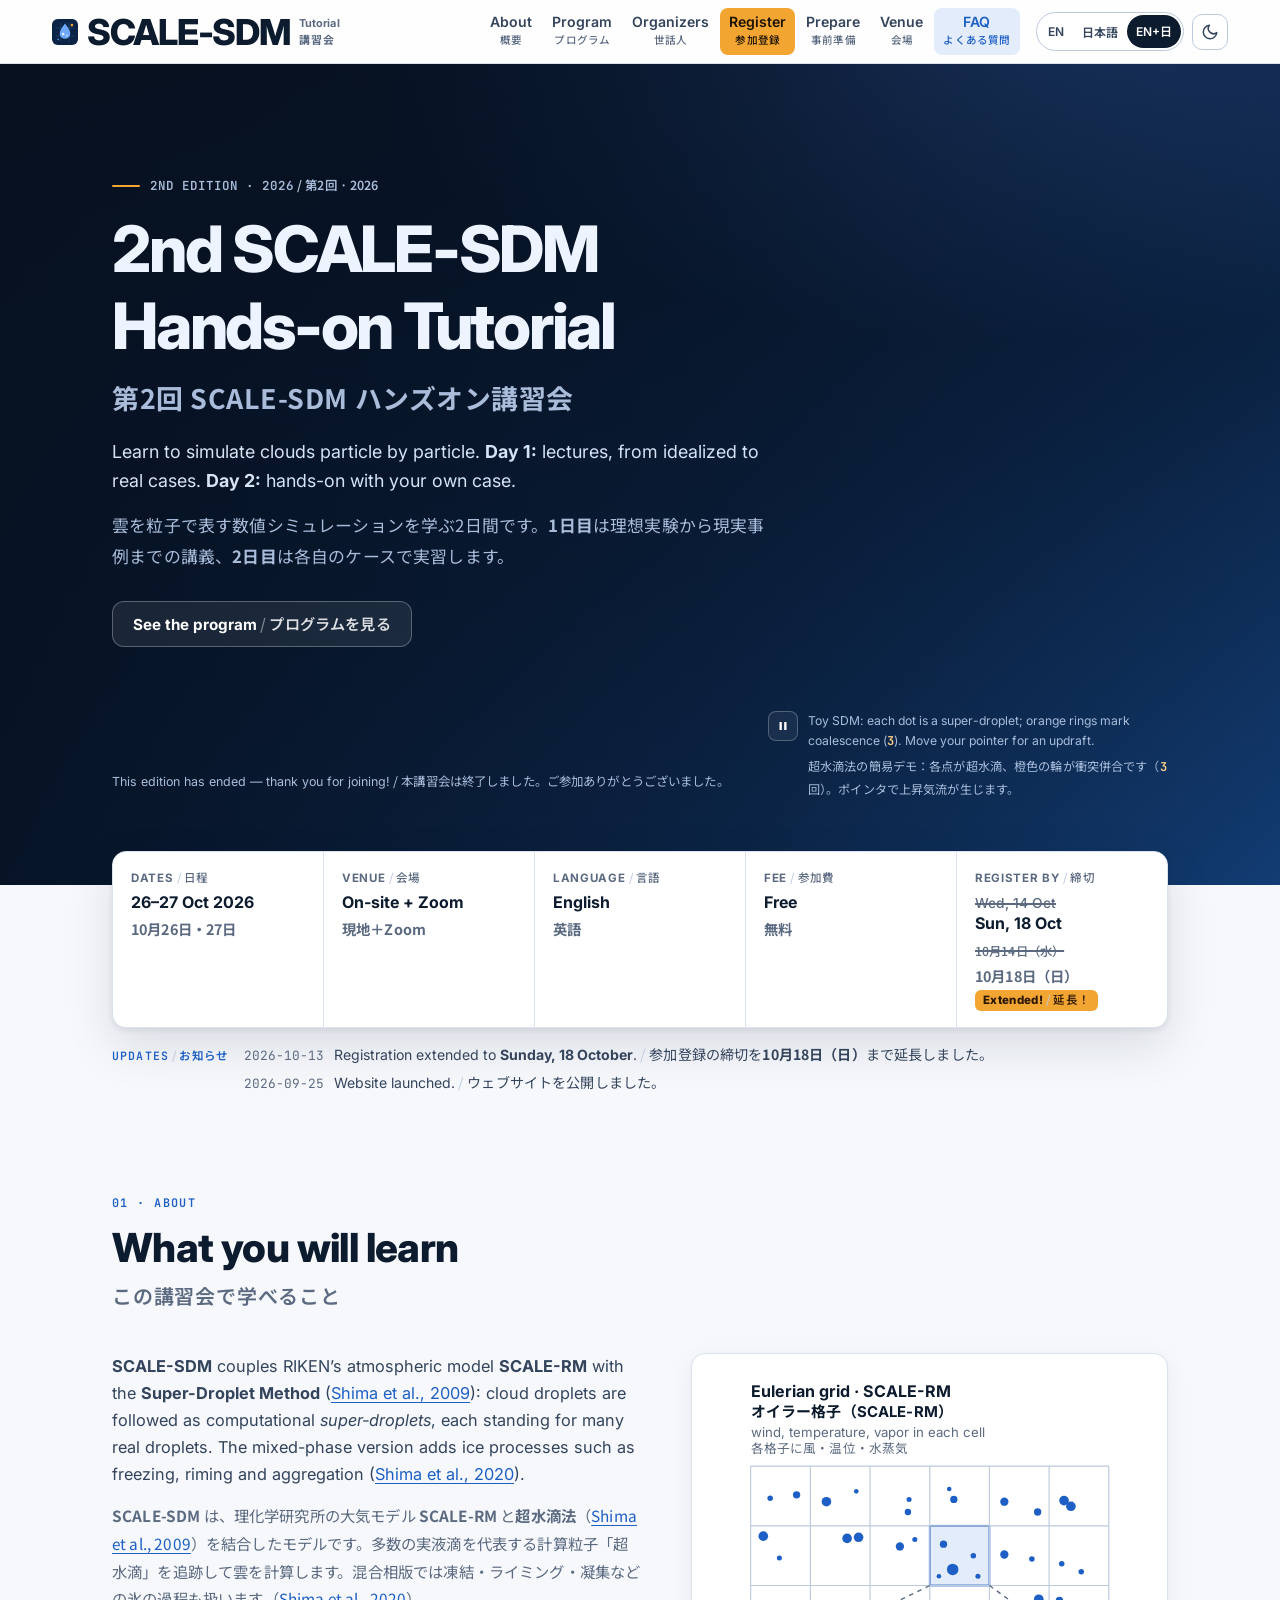
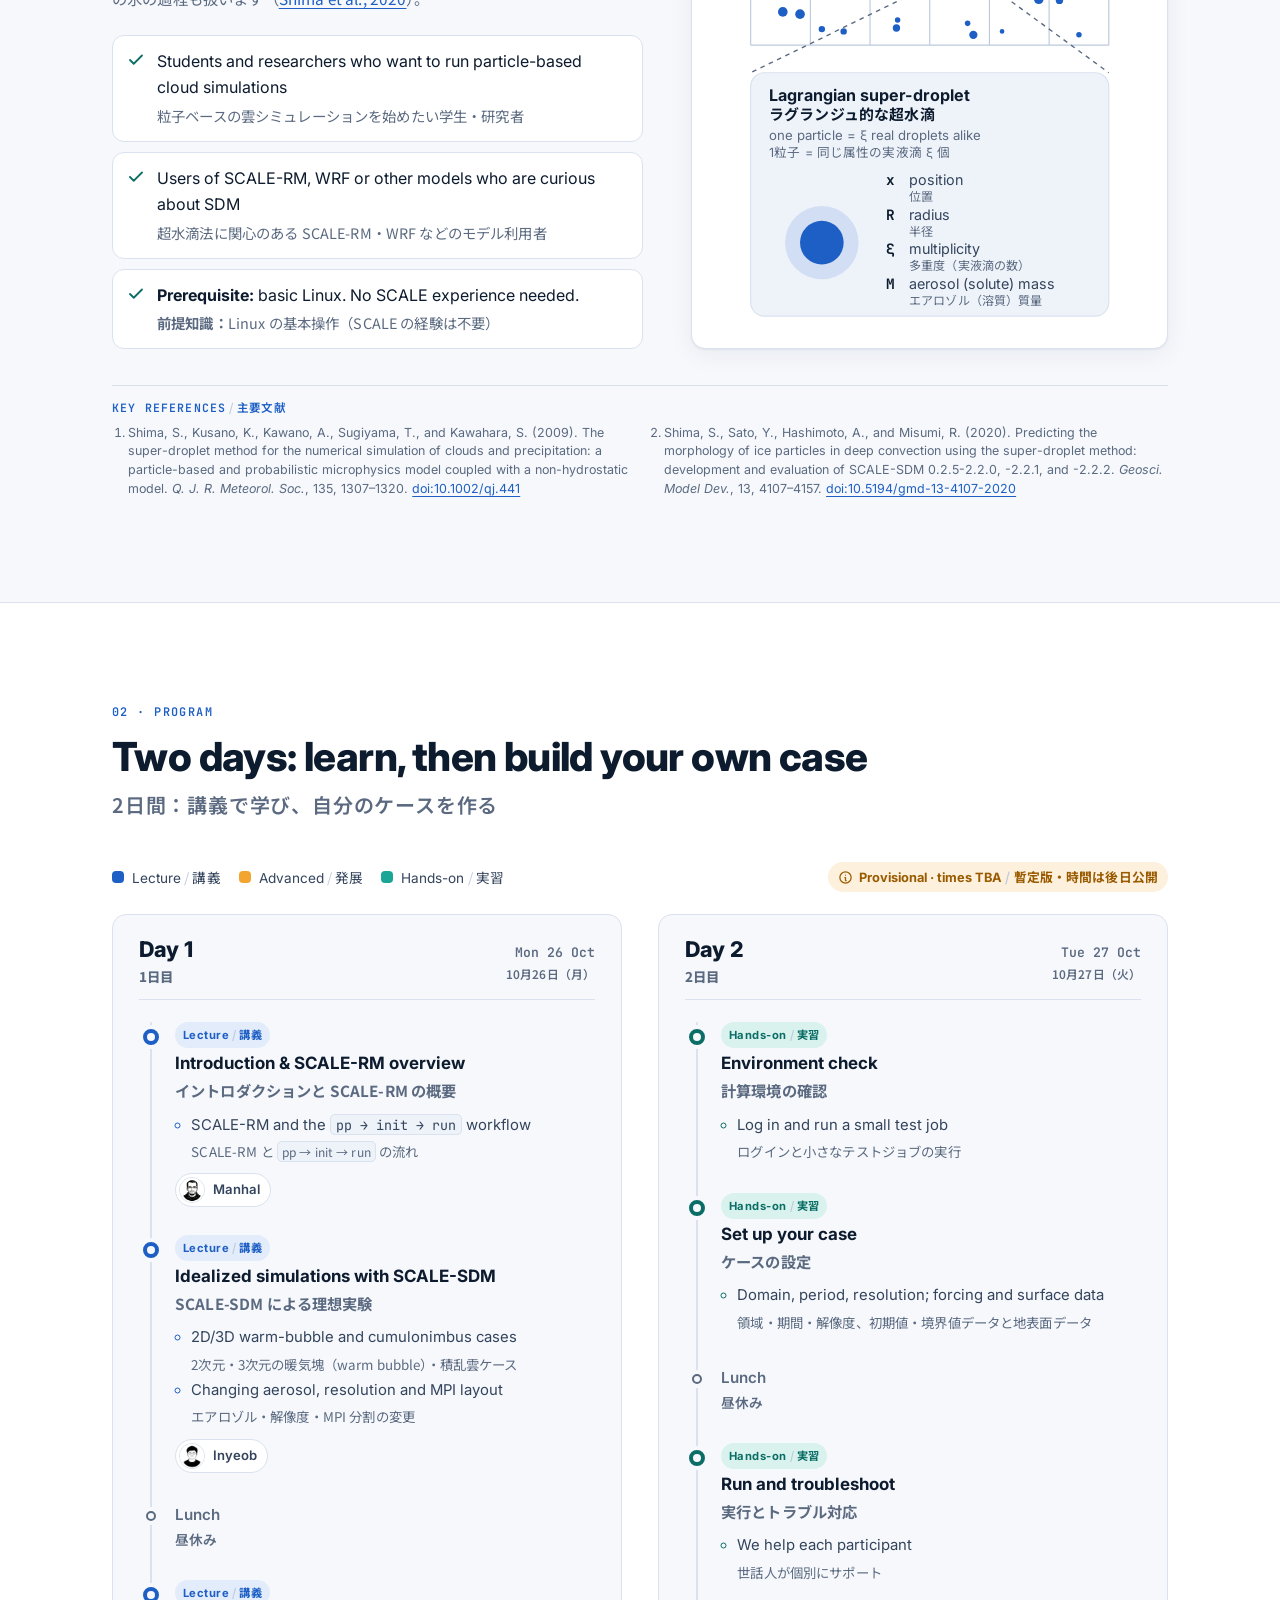
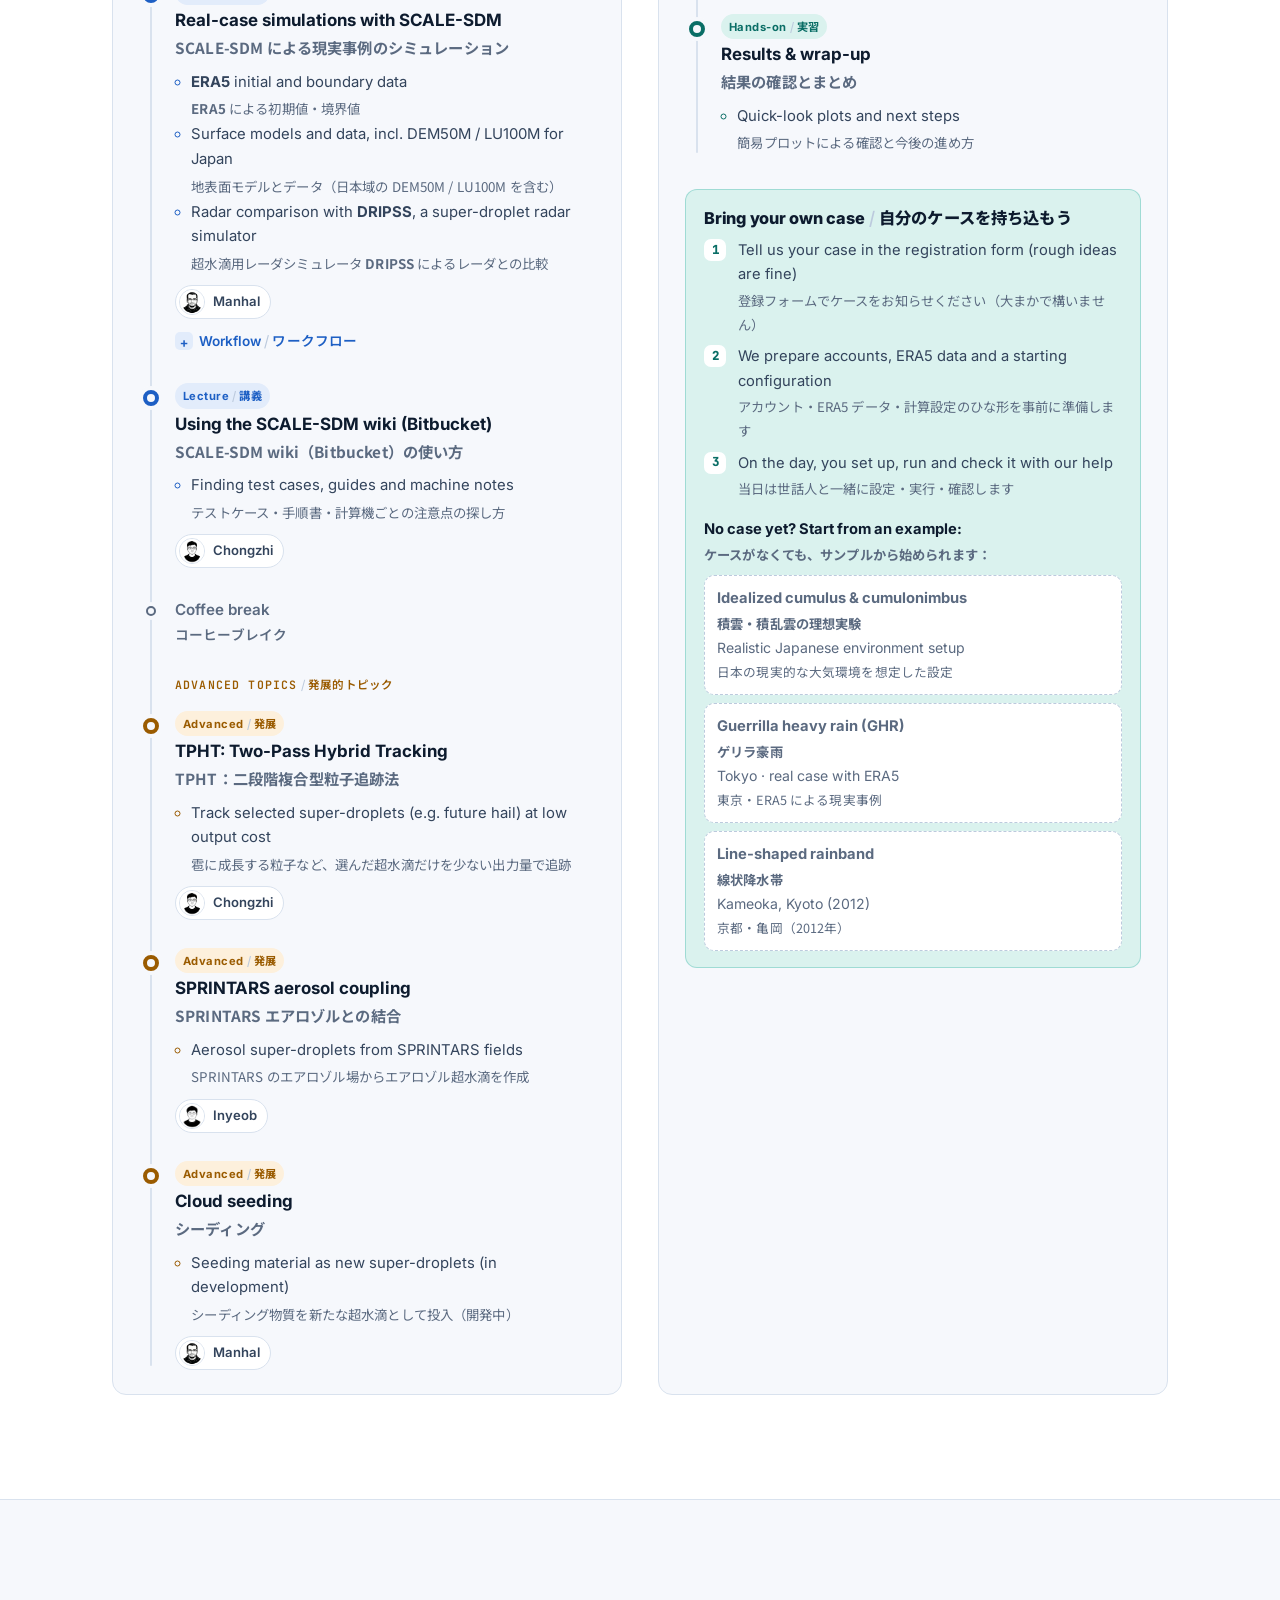
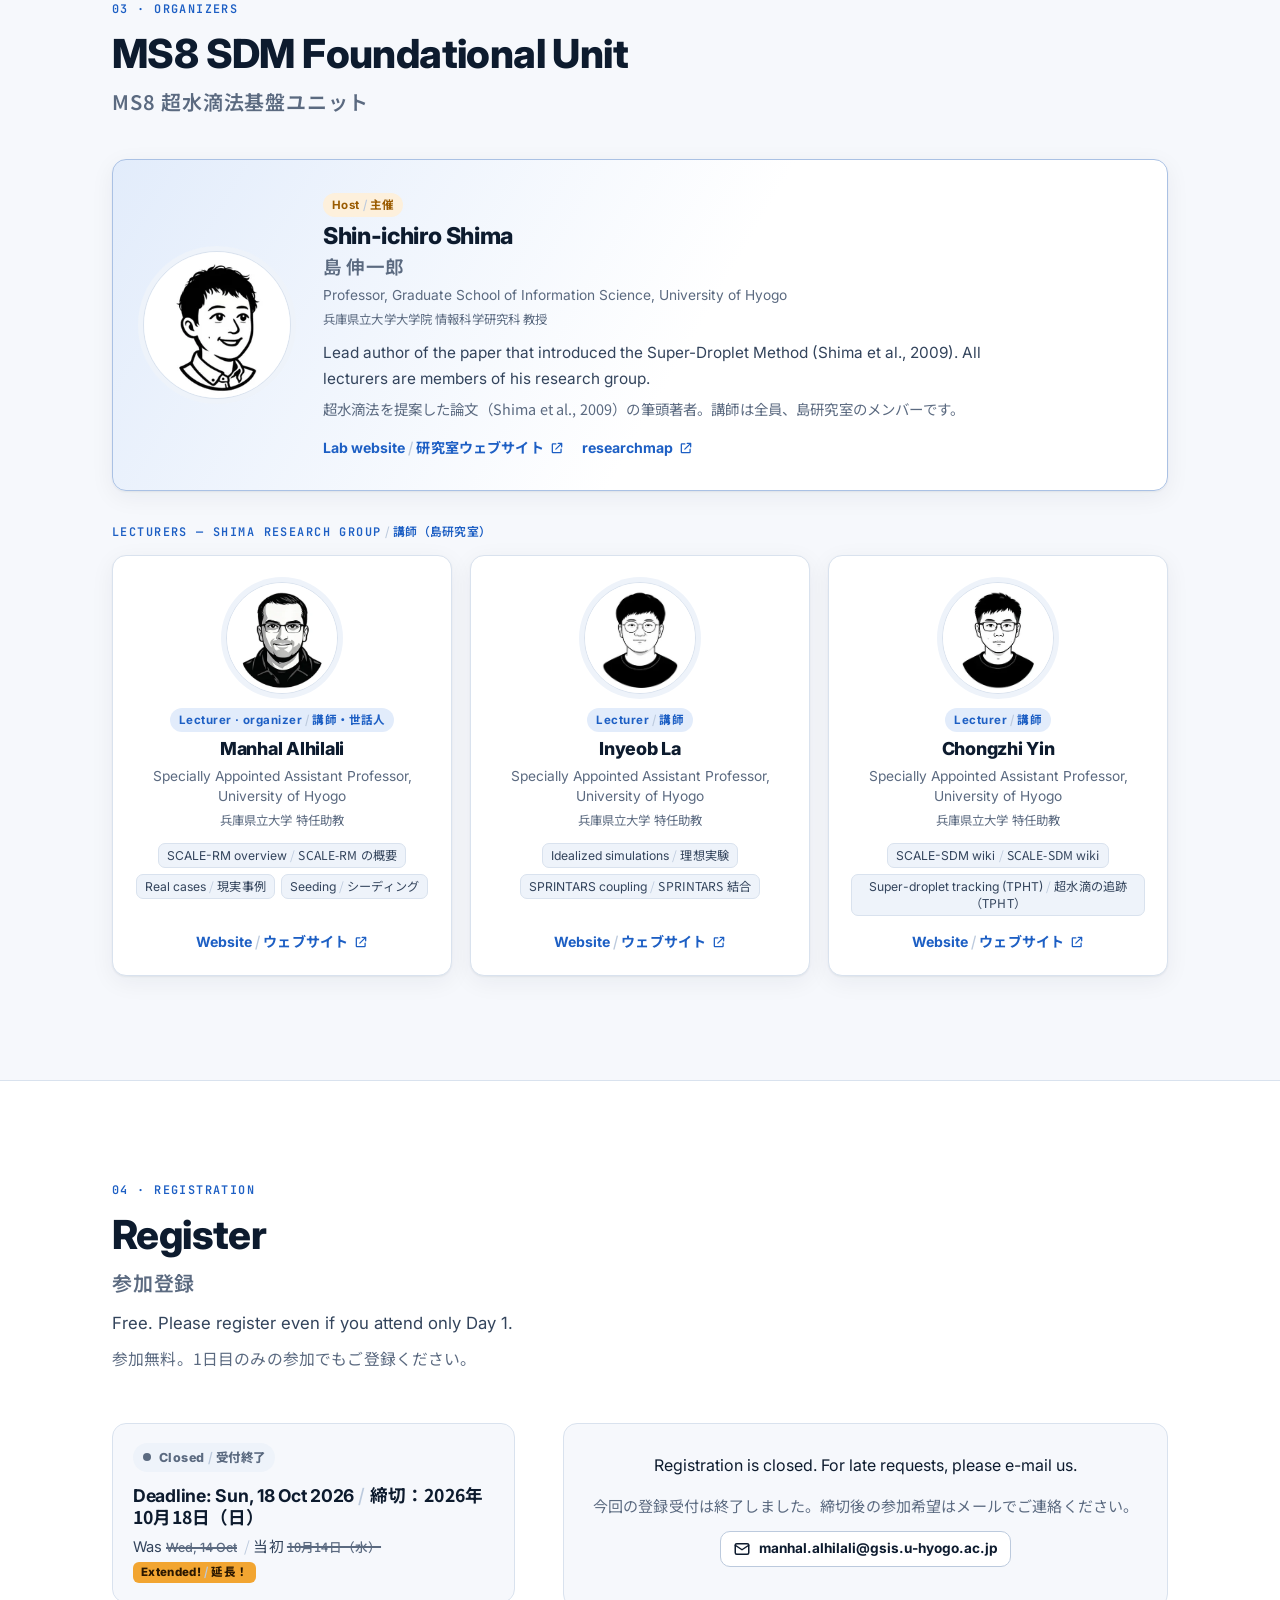
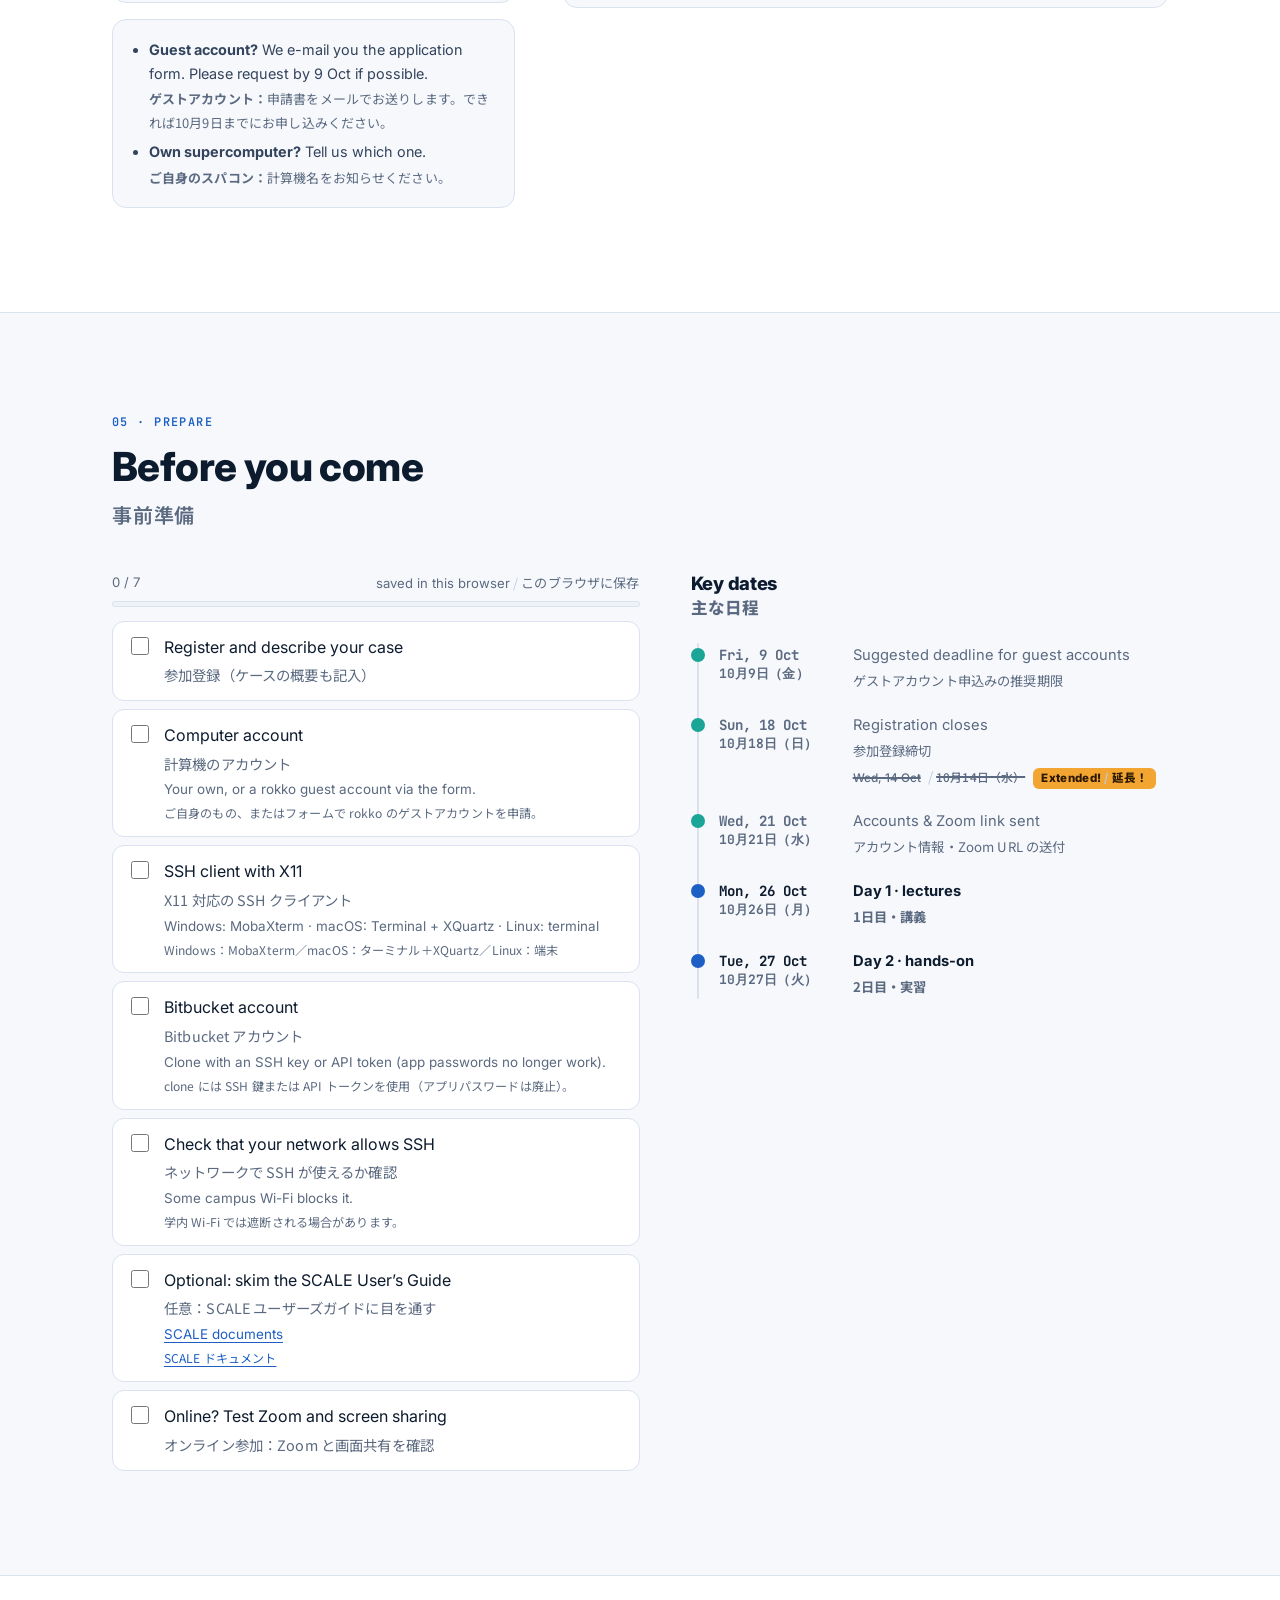
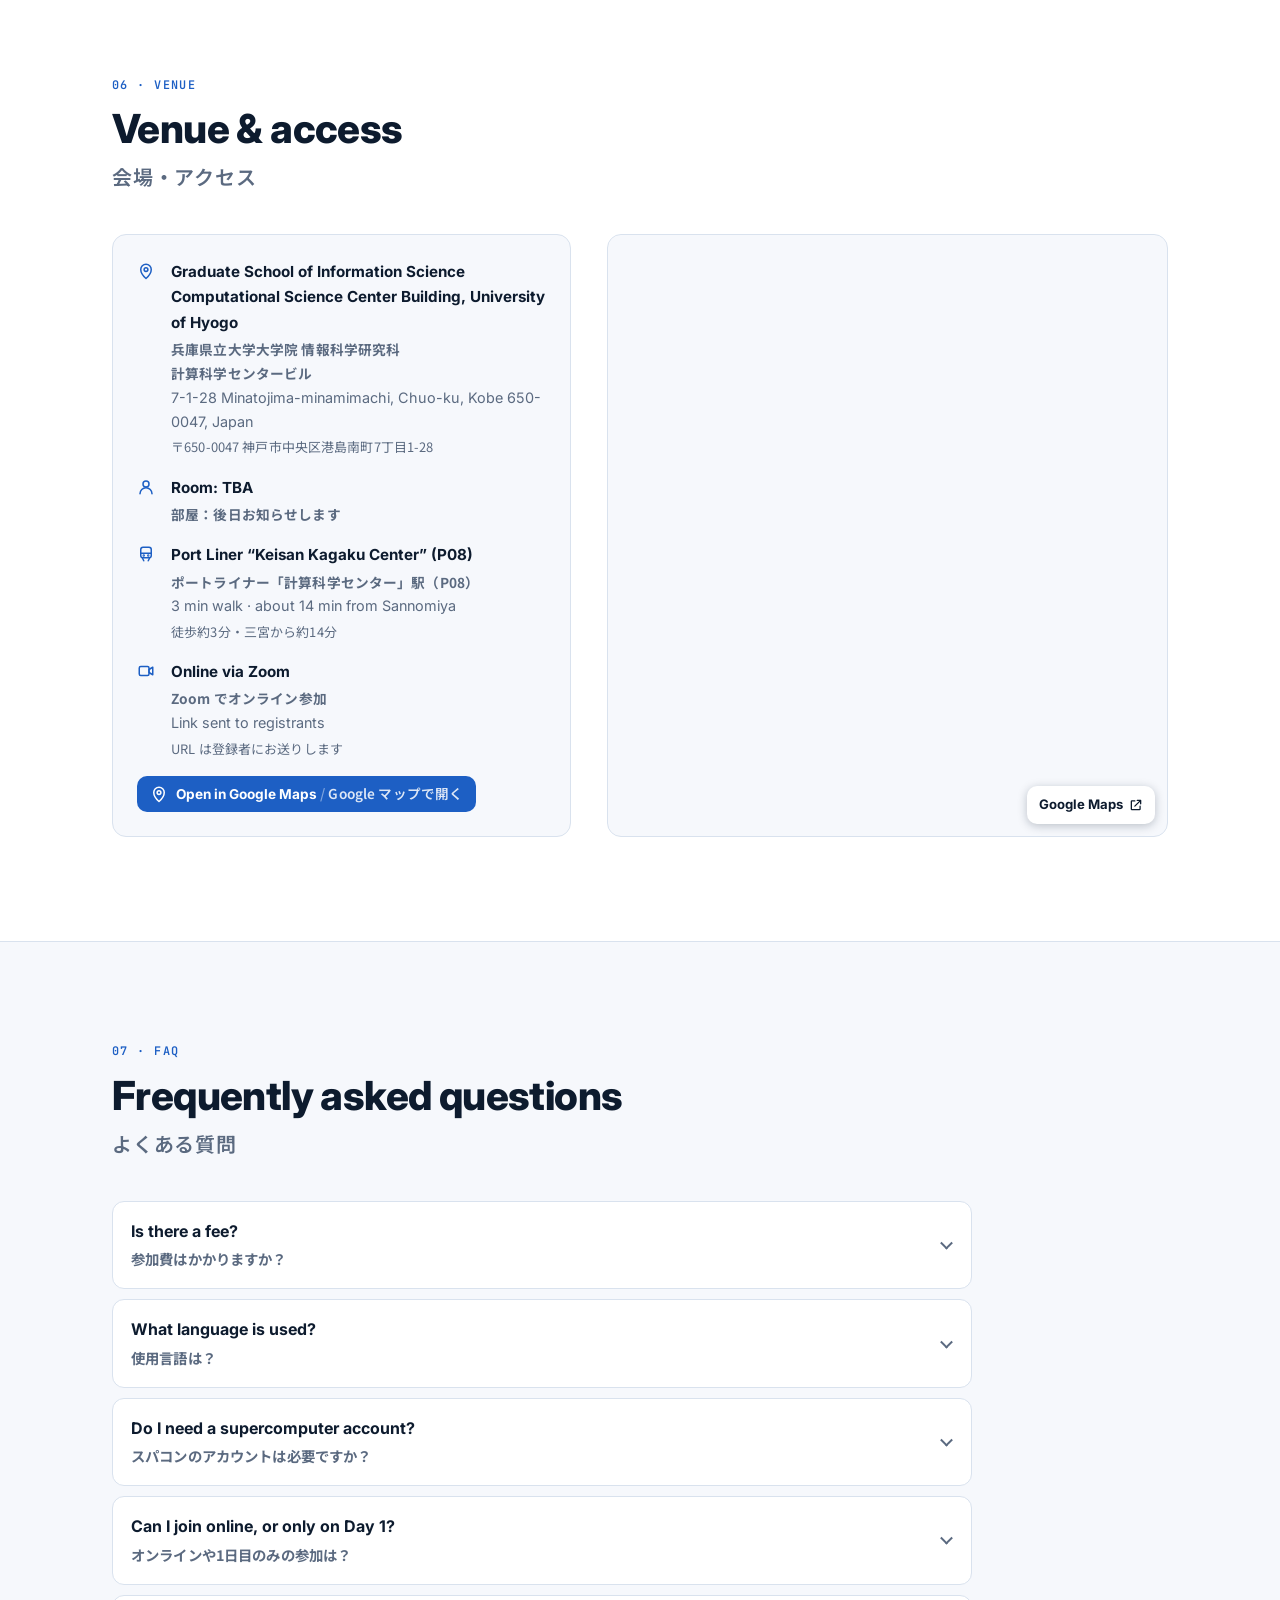
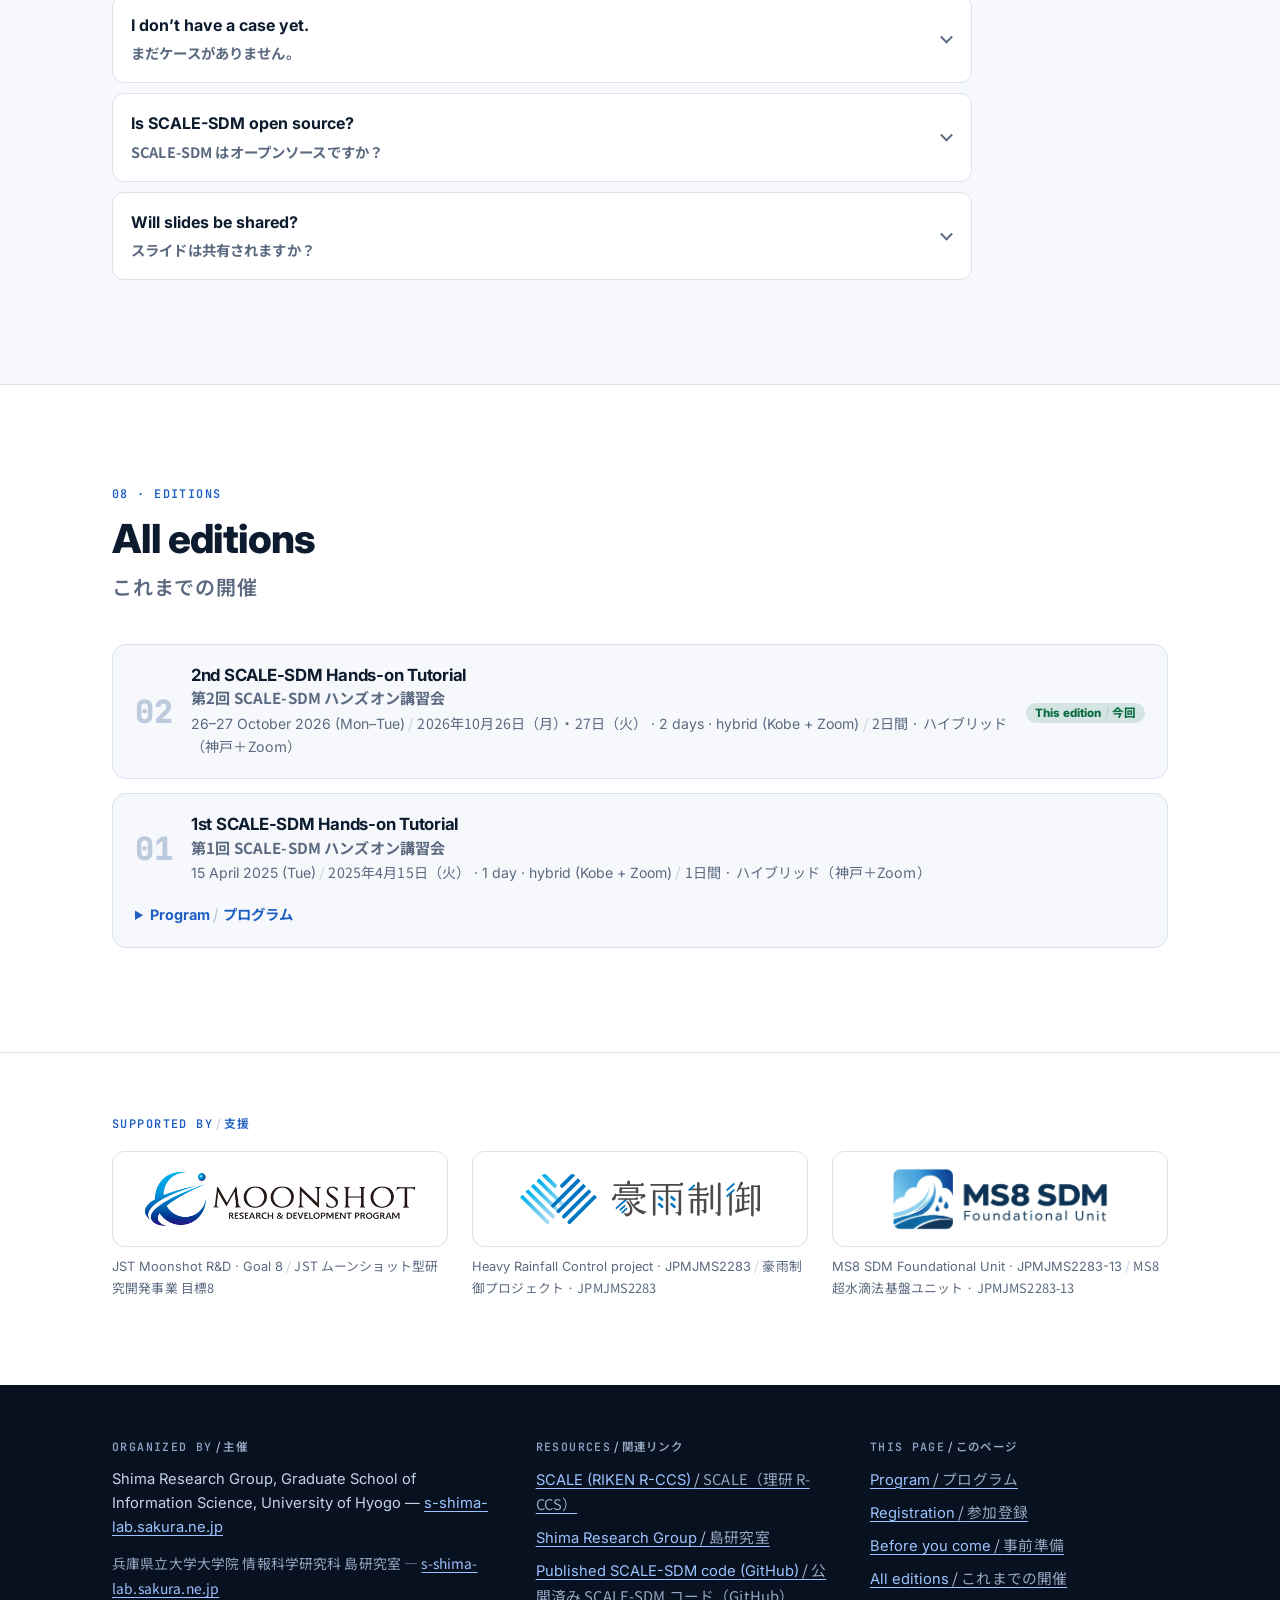
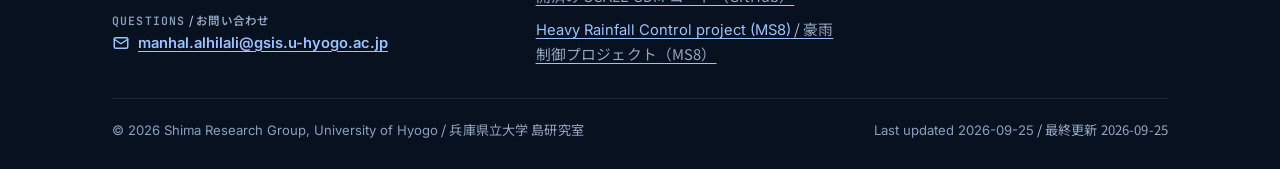
==== commit 7f84087c: "Dates confirmed" ====
--- a/index.html
+++ b/index.html
@@ -30,7 +30,7 @@
 if (saved('sdm-theme') === 'dark') h.setAttribute('data-theme', 'dark');
 })();
 </script>
-<script src="data/site.js?v=0252be446e" defer></script>
+<script src="data/site.js?v=8f1e3bc265" defer></script>
 <script src="data/registration-fields.js?v=14fe799013" defer></script>
 <script src="assets/js/app.js?v=cb2d4889c1" defer></script>
 <script src="assets/js/droplets.js?v=9fd6e6a9ae" defer></script>
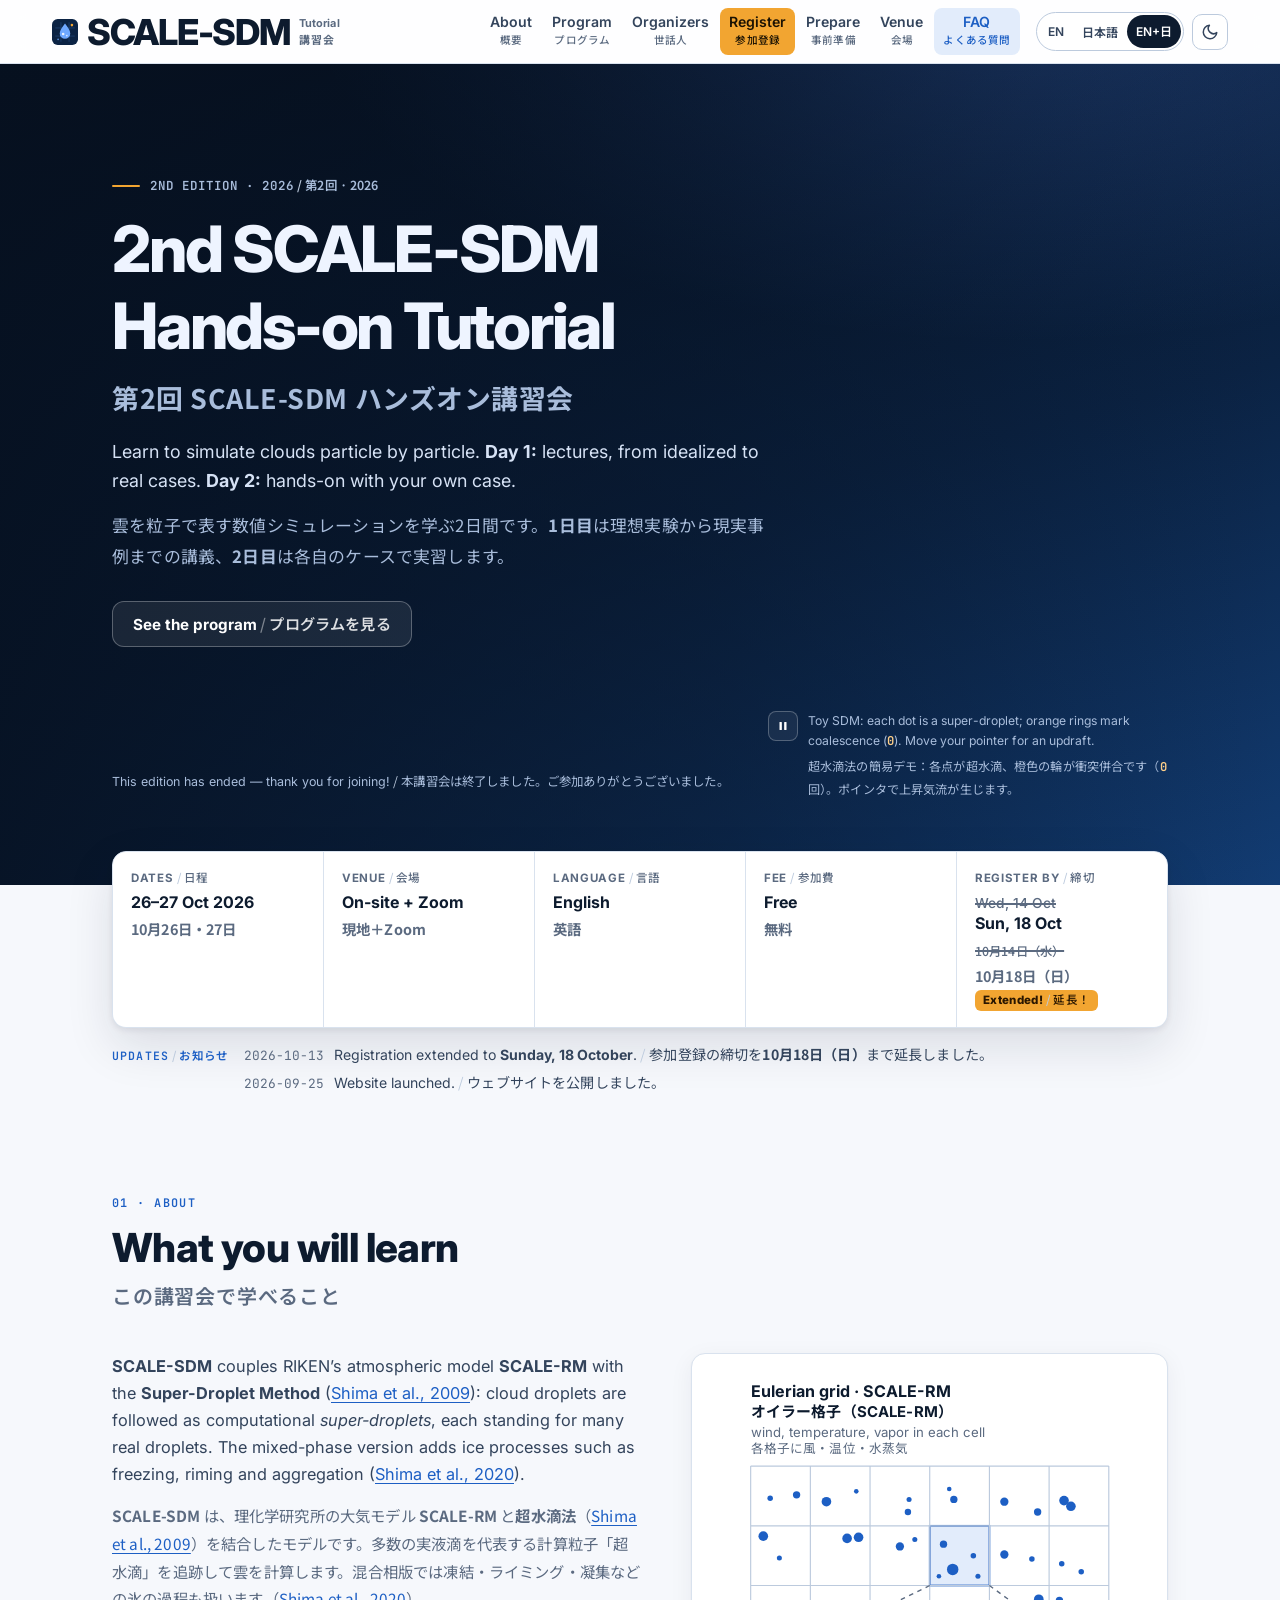
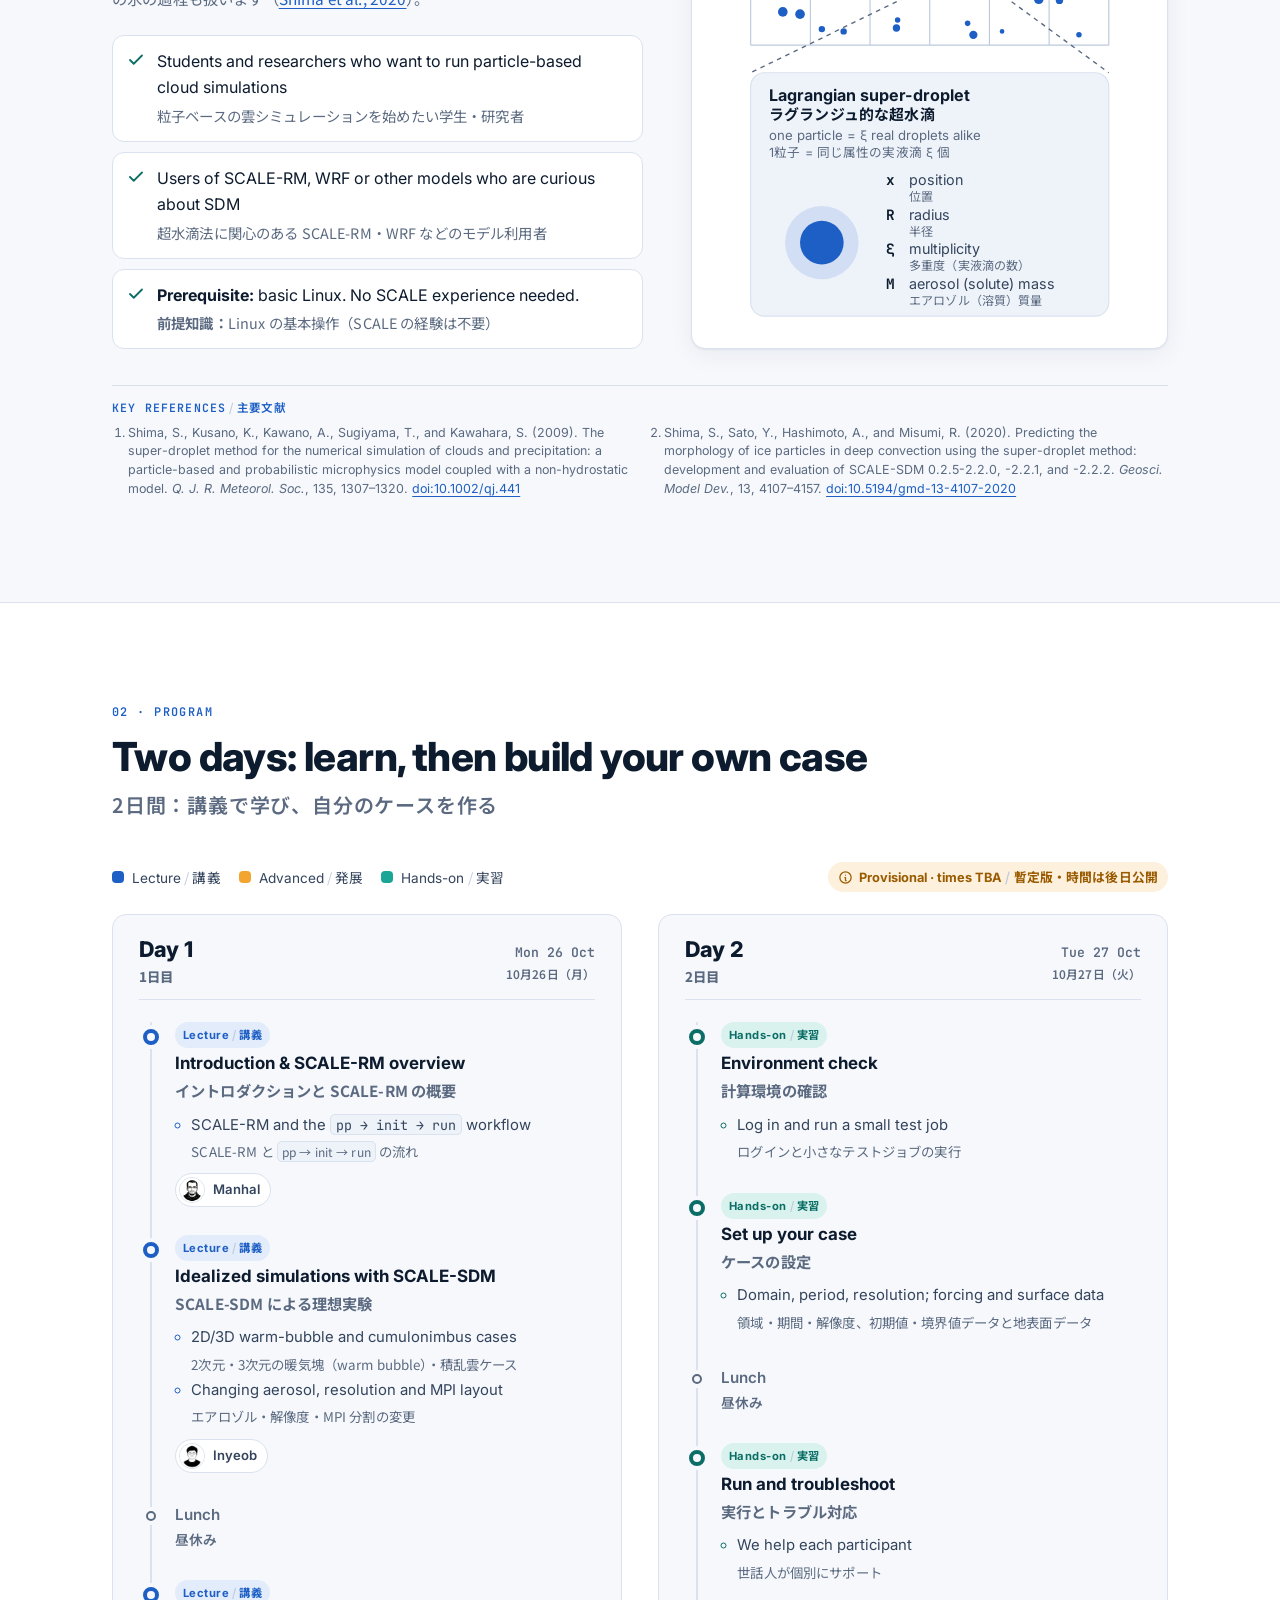
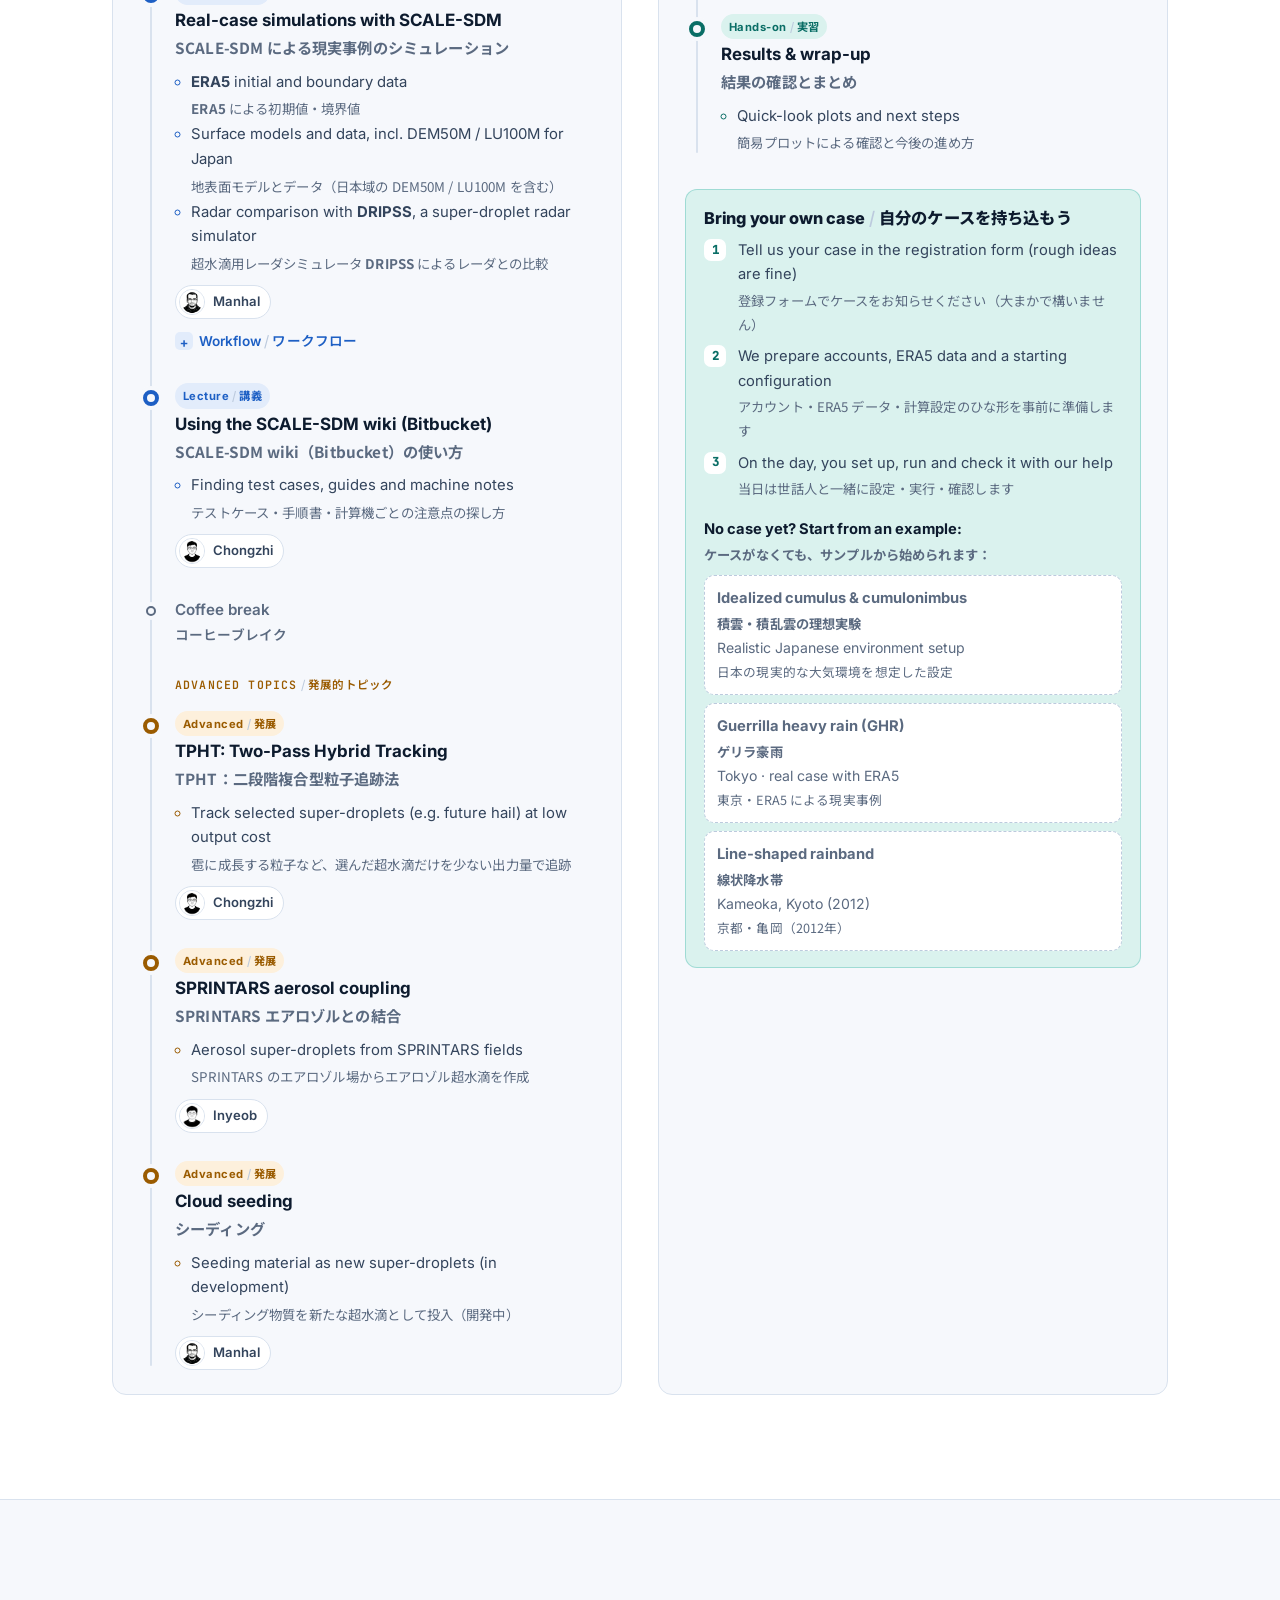
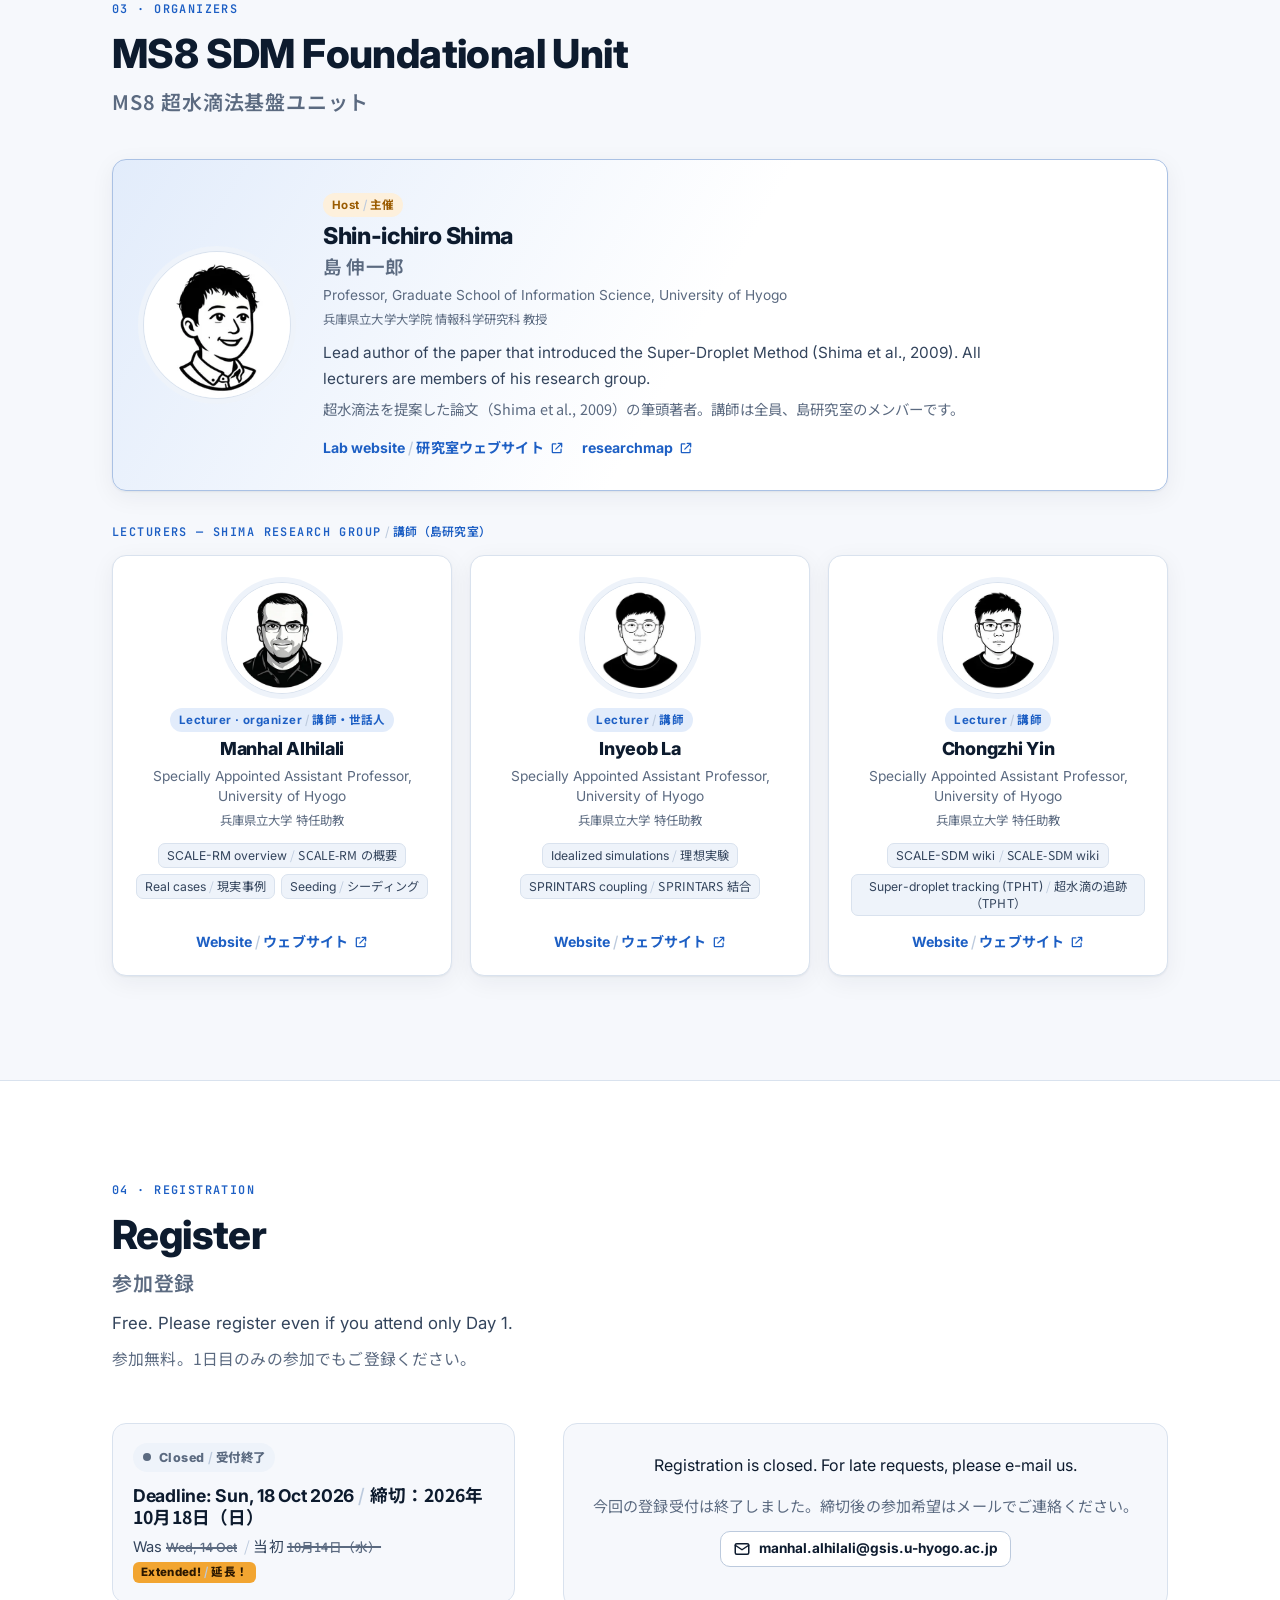
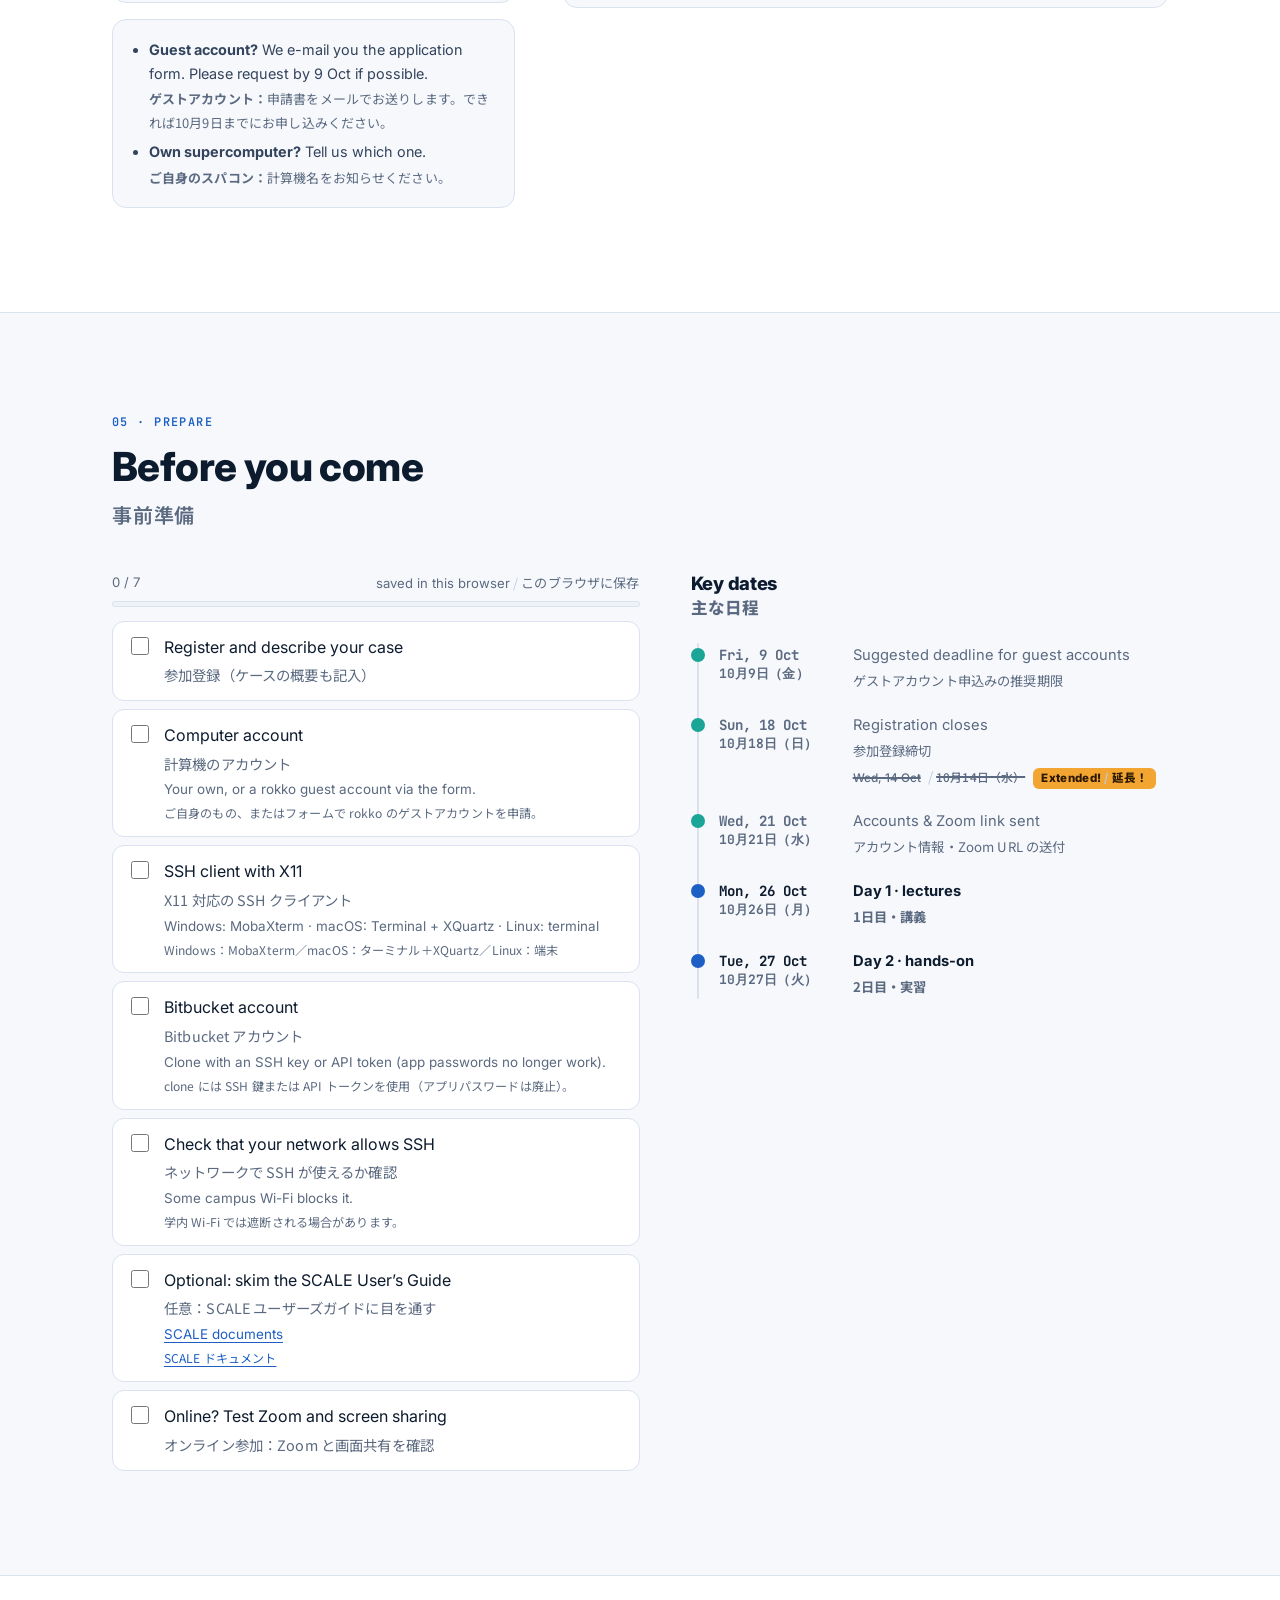
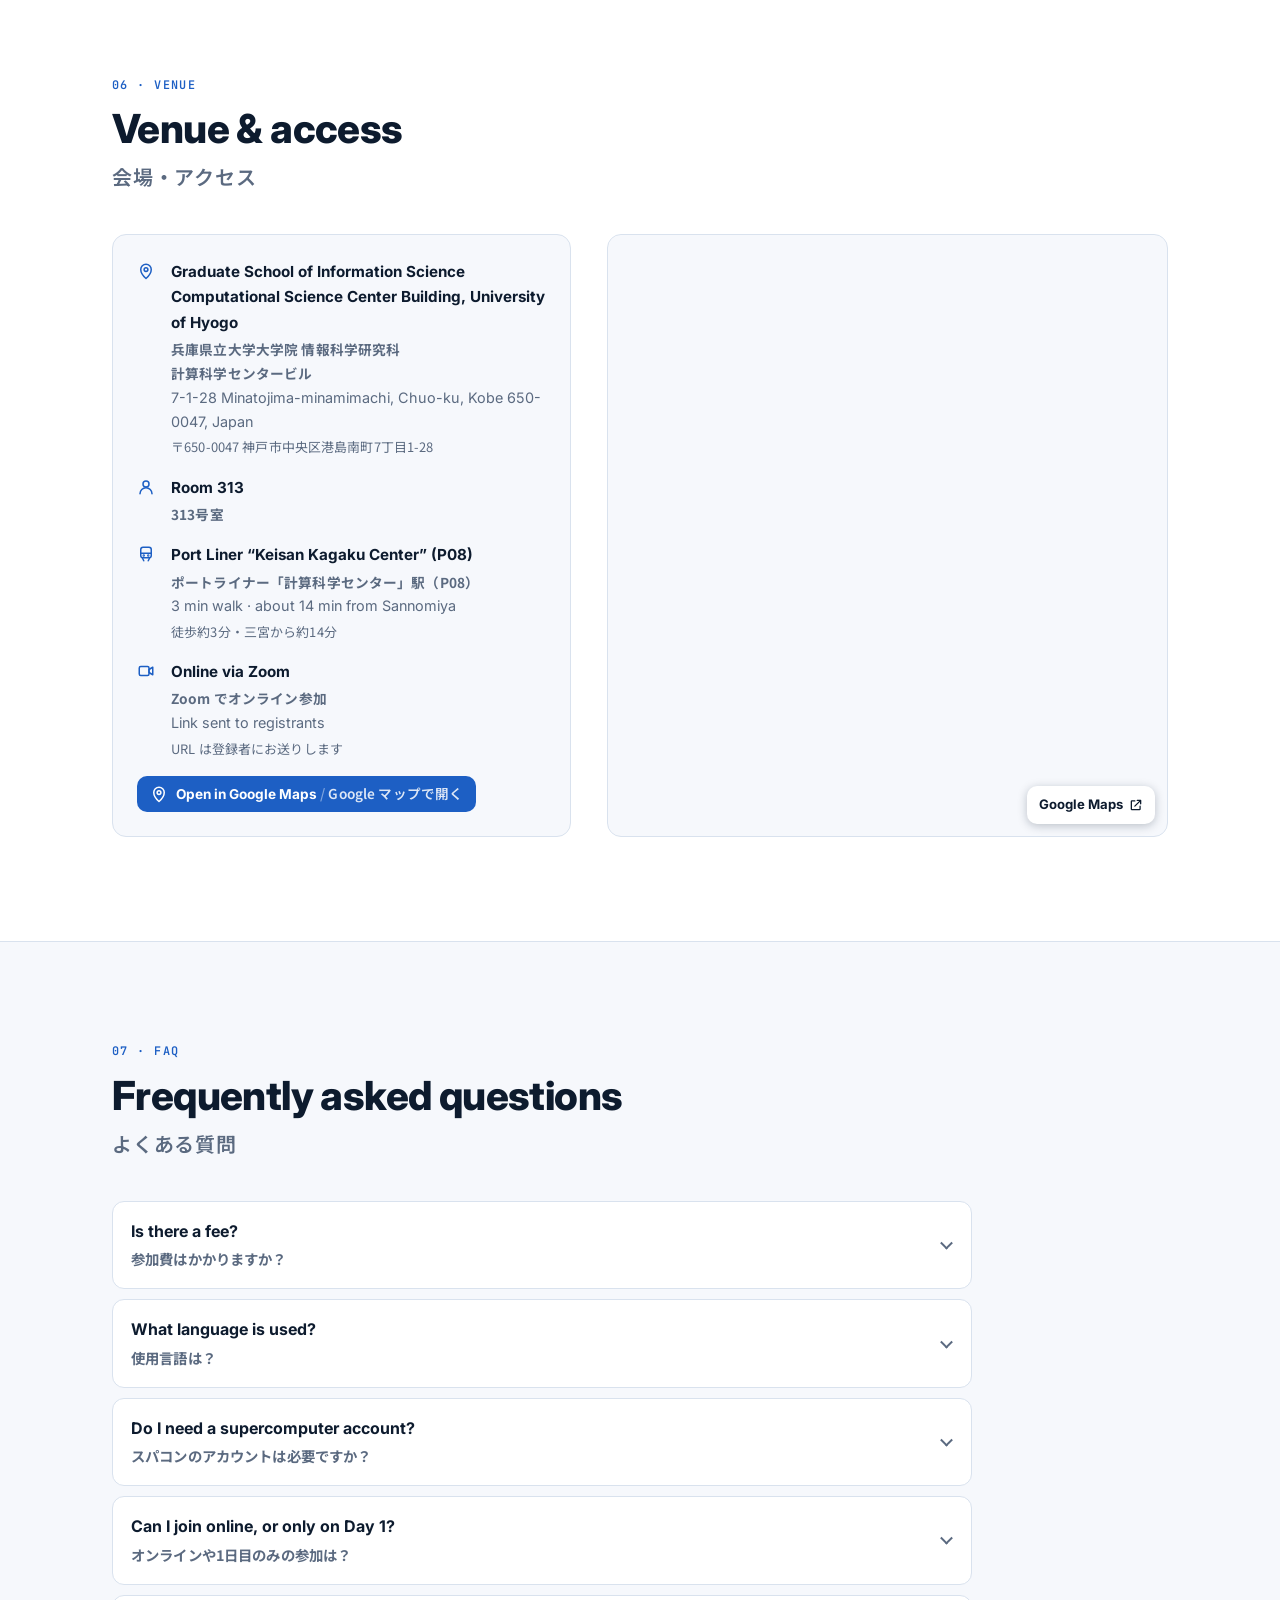
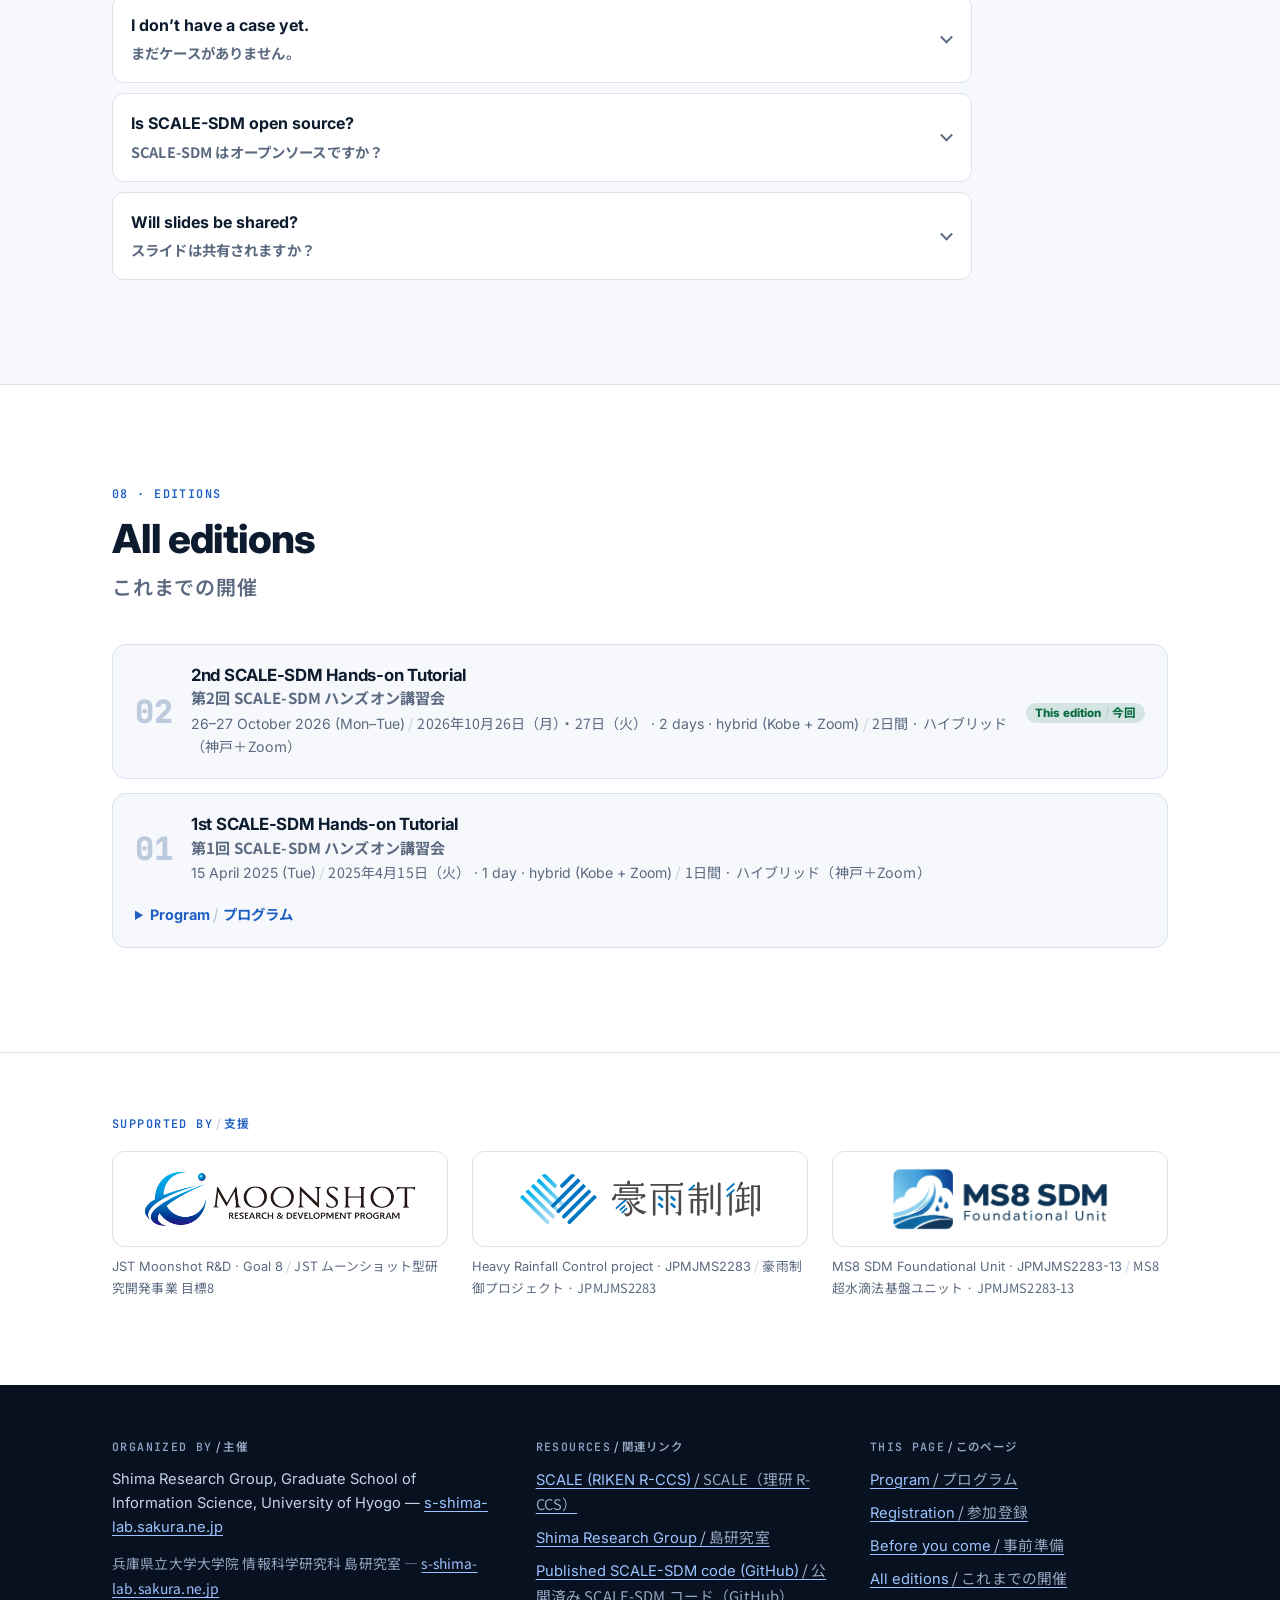
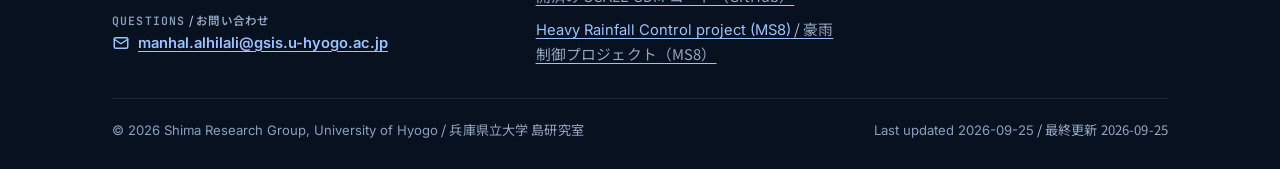
==== commit 640a113d: "Venue: Room 313" ====
--- a/index.html
+++ b/index.html
@@ -30,7 +30,7 @@
 if (saved('sdm-theme') === 'dark') h.setAttribute('data-theme', 'dark');
 })();
 </script>
-<script src="data/site.js?v=8f1e3bc265" defer></script>
+<script src="data/site.js?v=6e5291e73f" defer></script>
 <script src="data/registration-fields.js?v=14fe799013" defer></script>
 <script src="assets/js/app.js?v=cb2d4889c1" defer></script>
 <script src="assets/js/droplets.js?v=9fd6e6a9ae" defer></script>
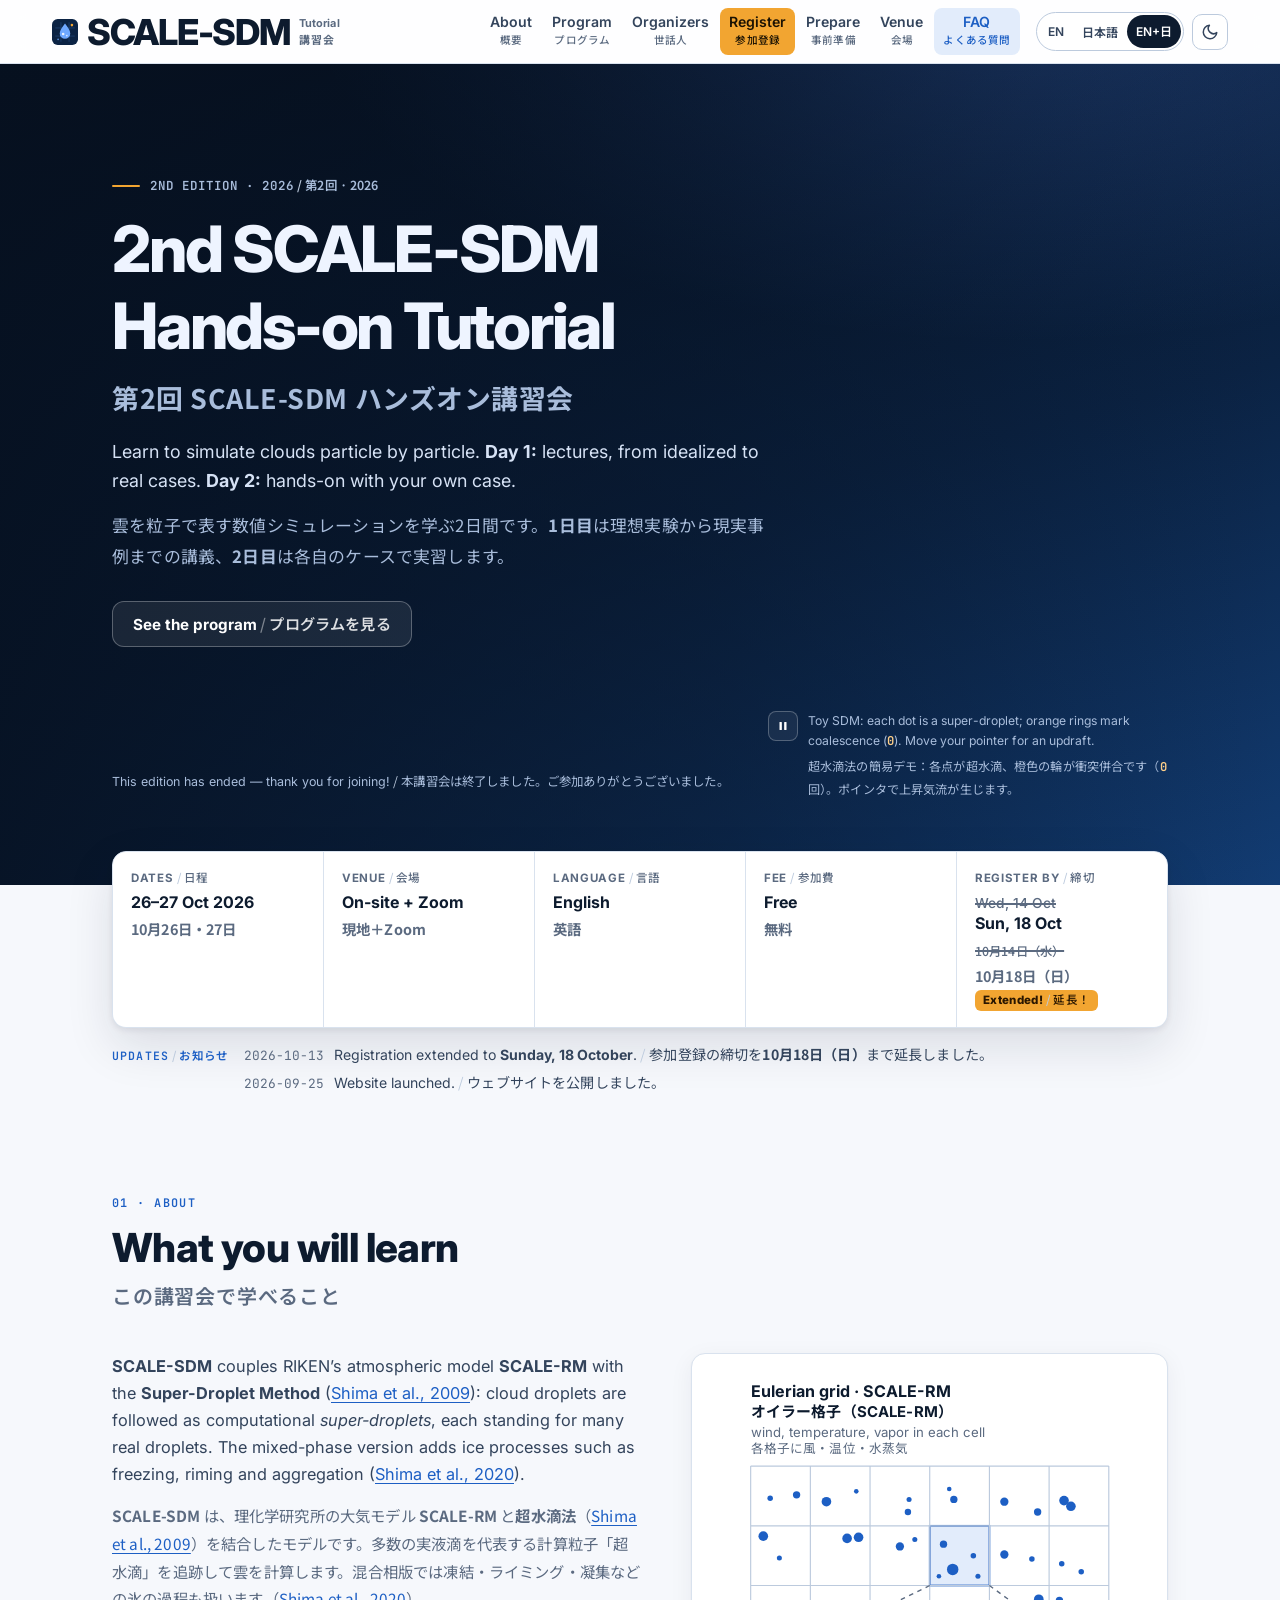
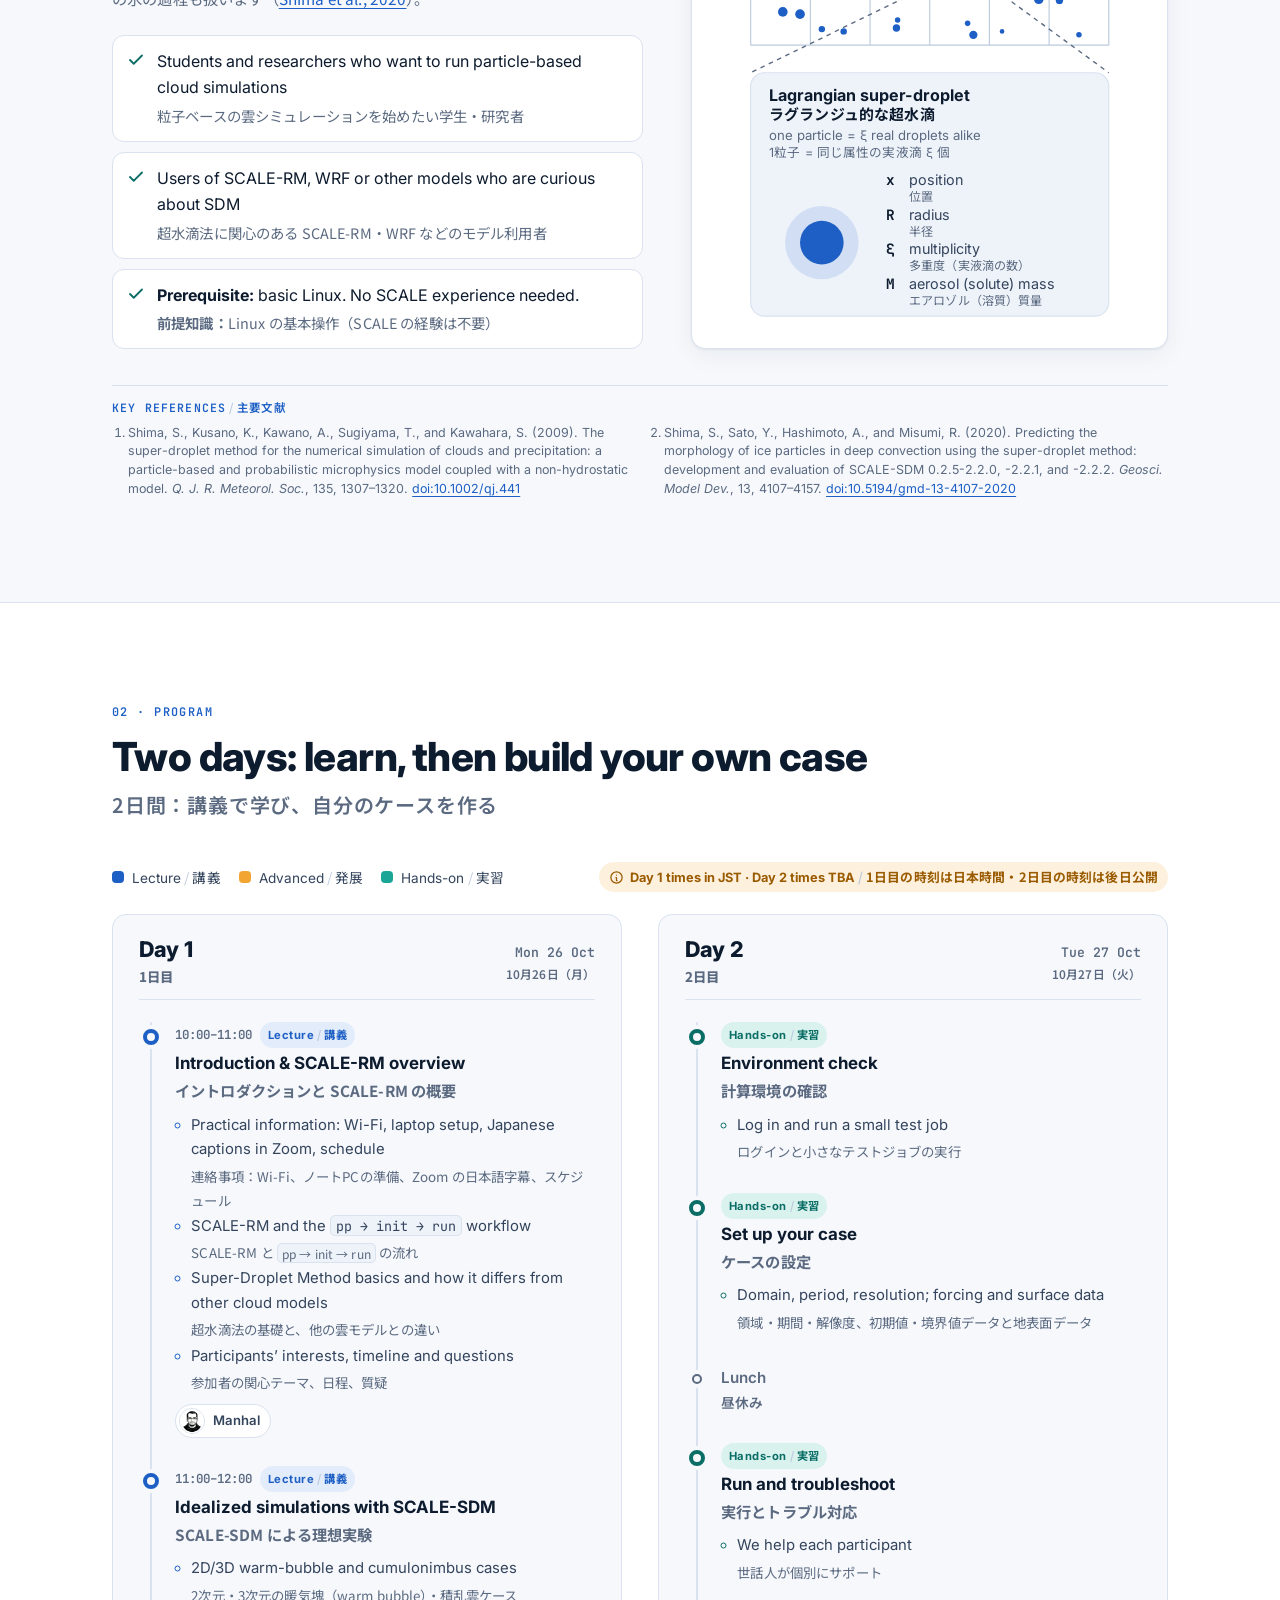
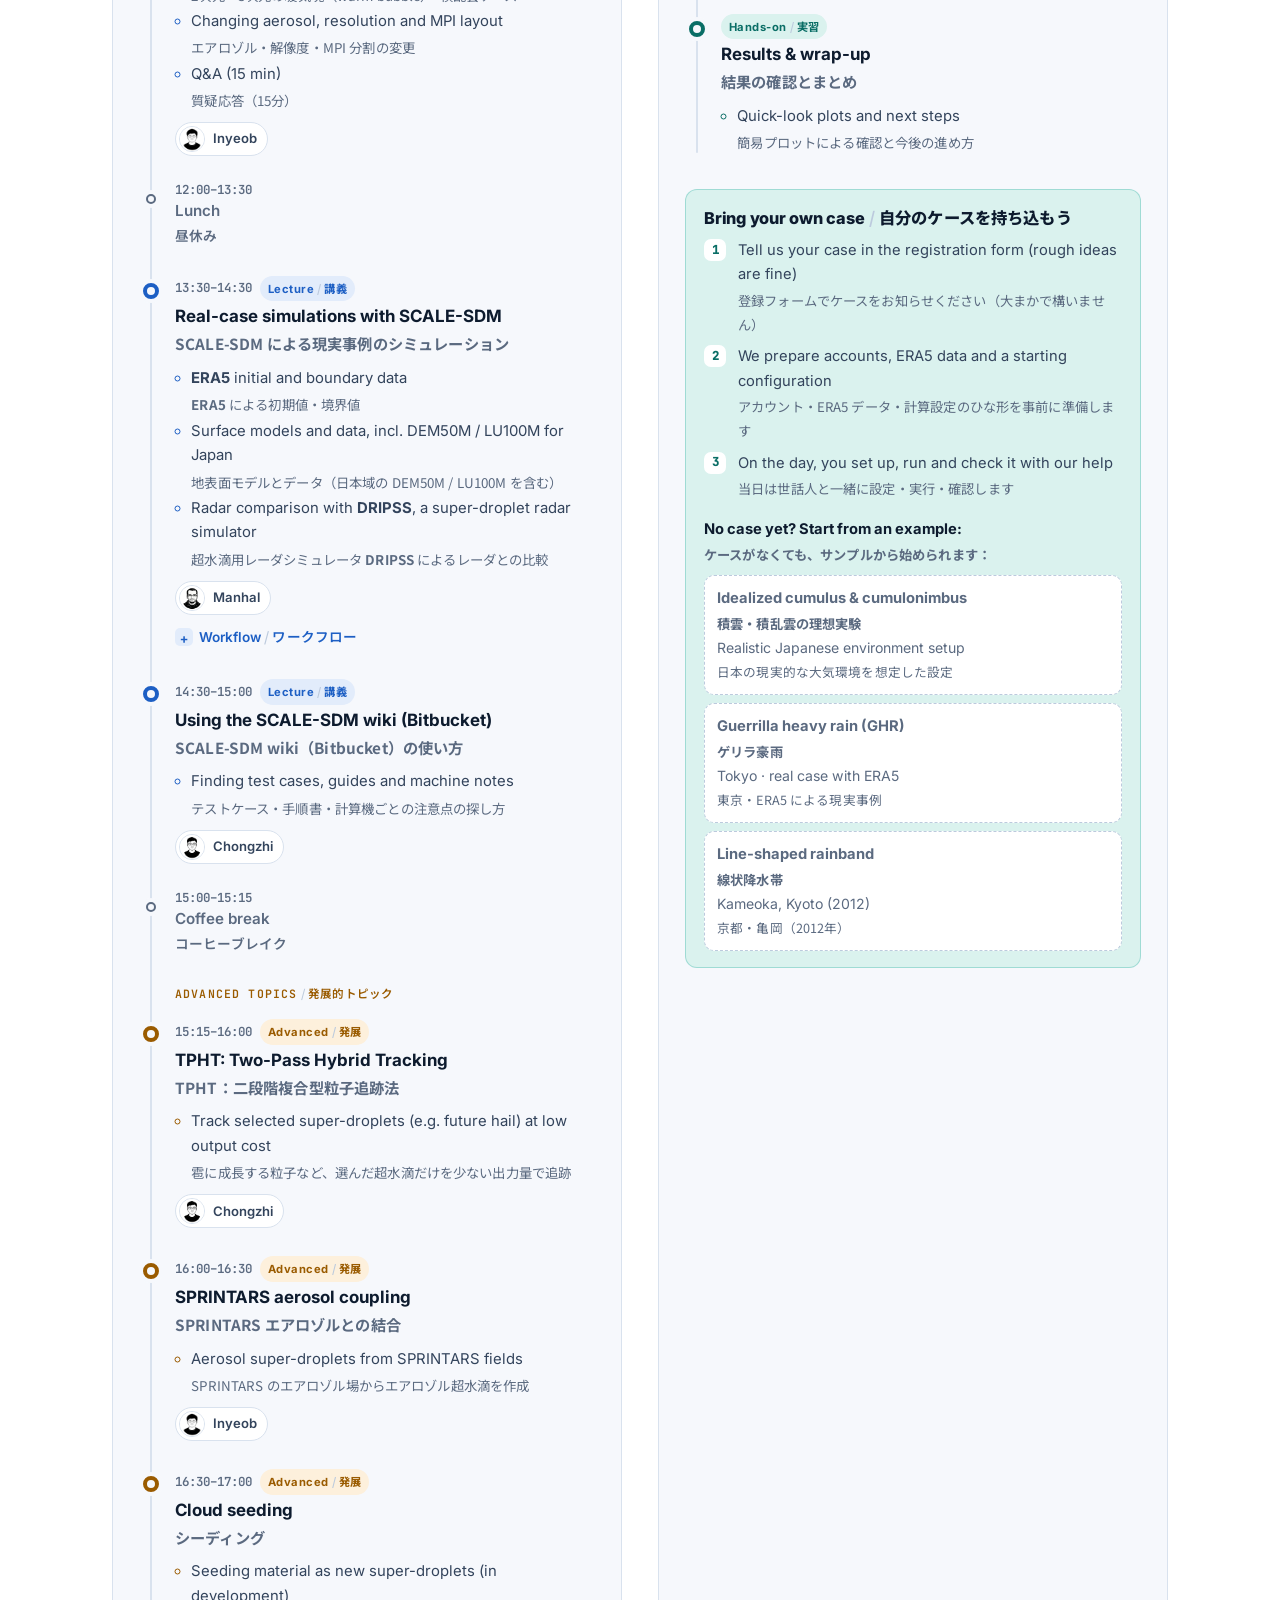
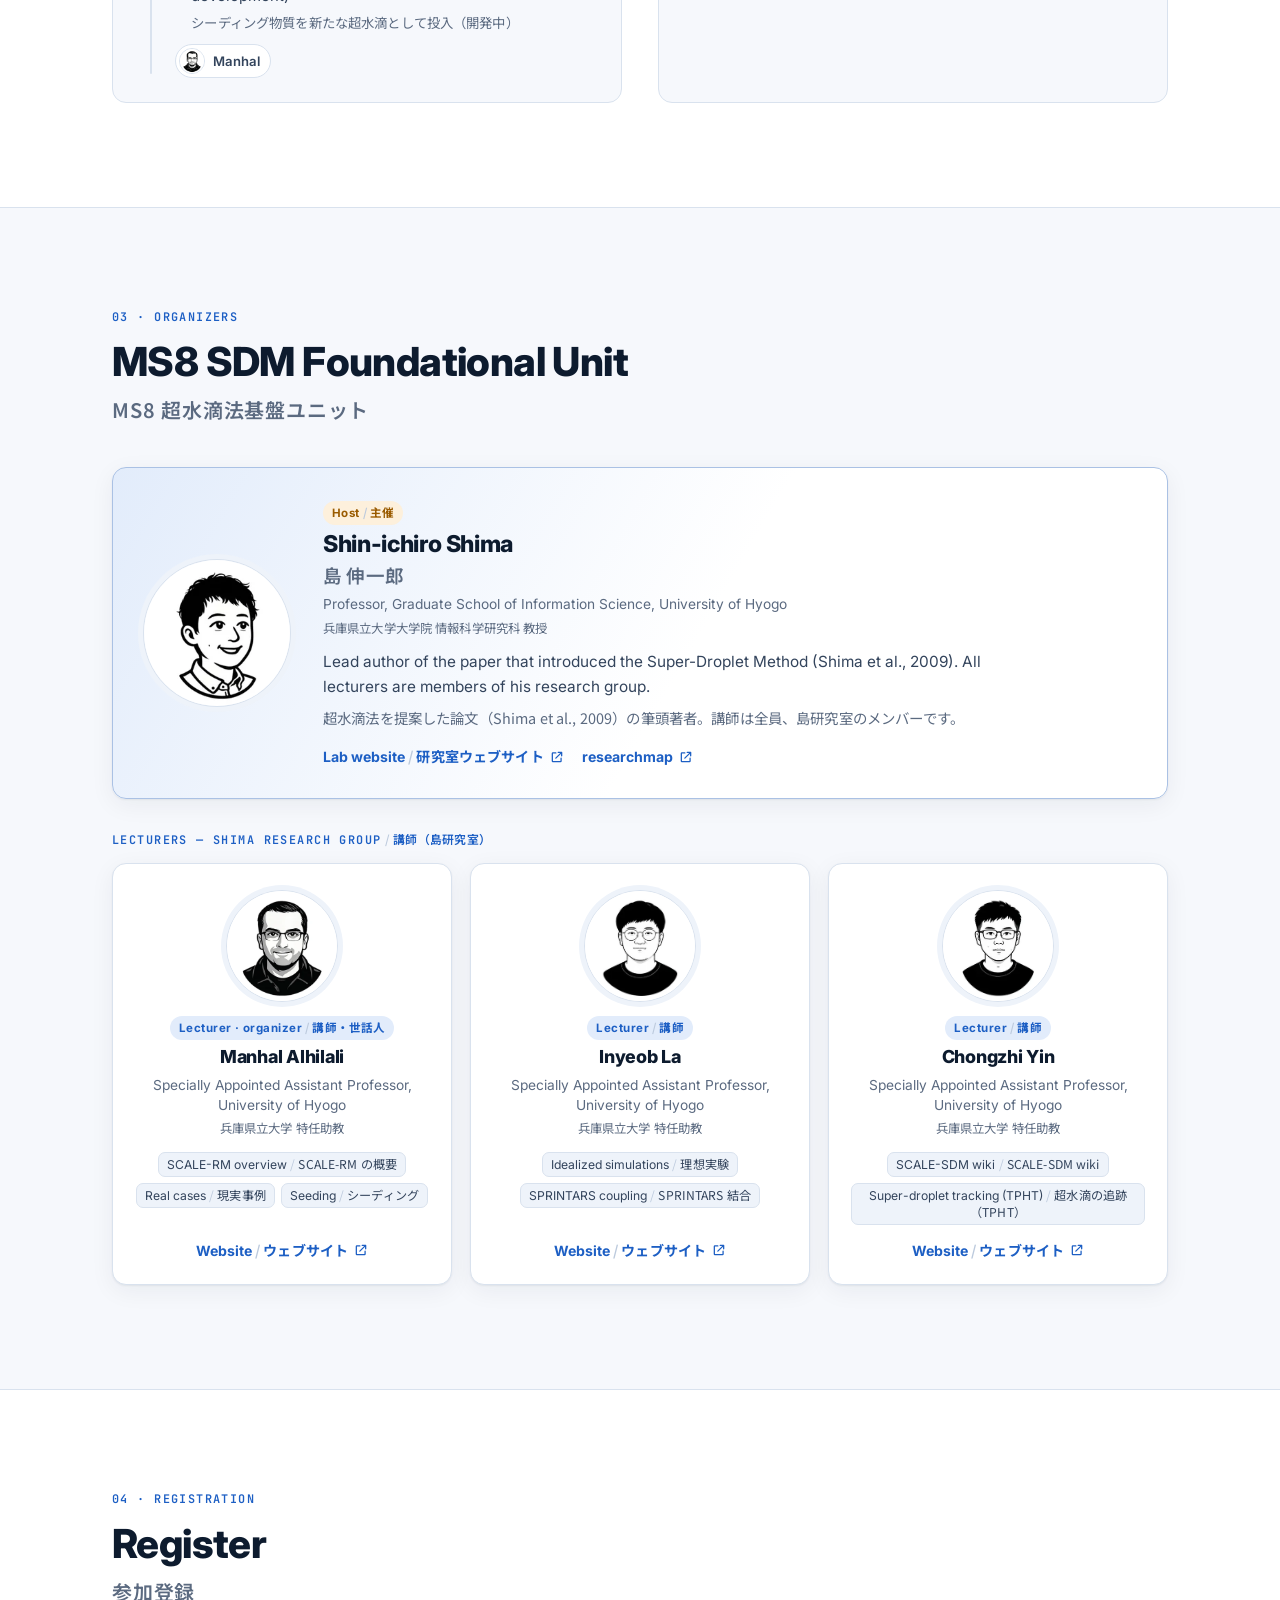
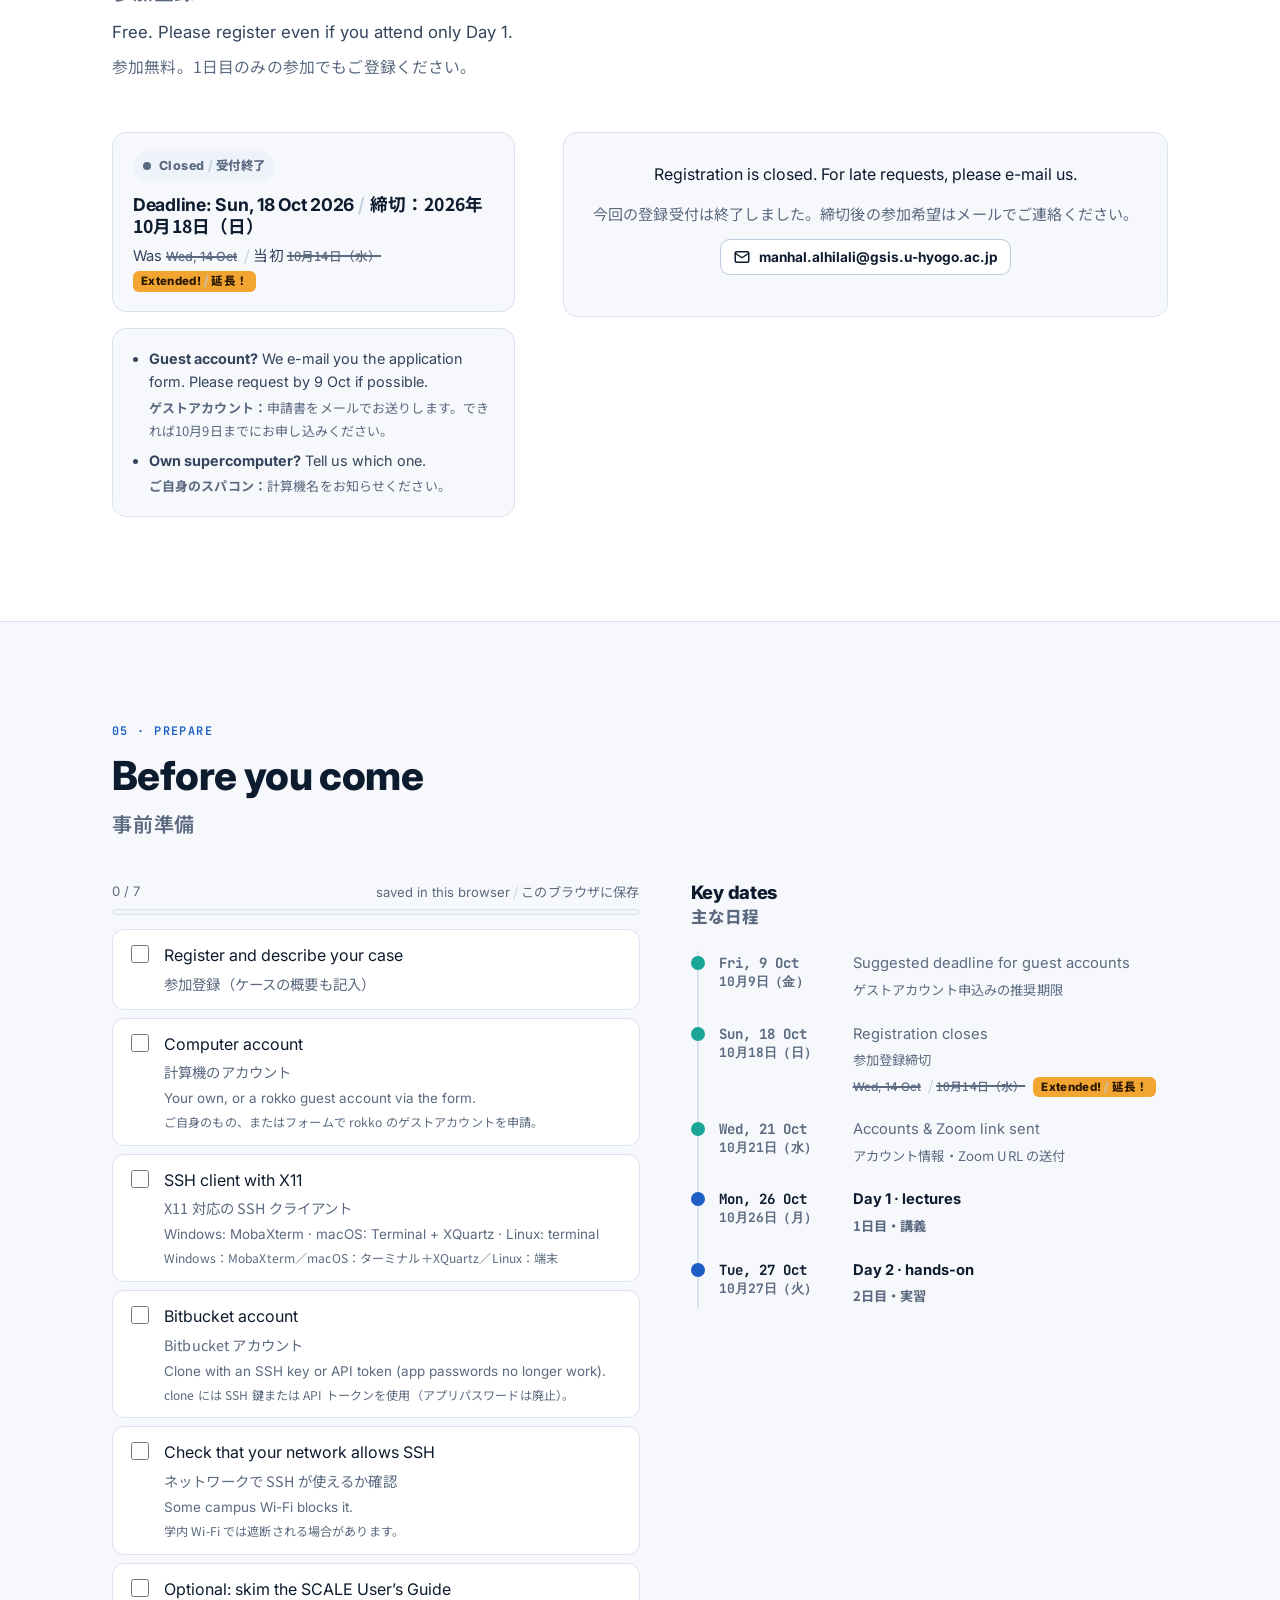
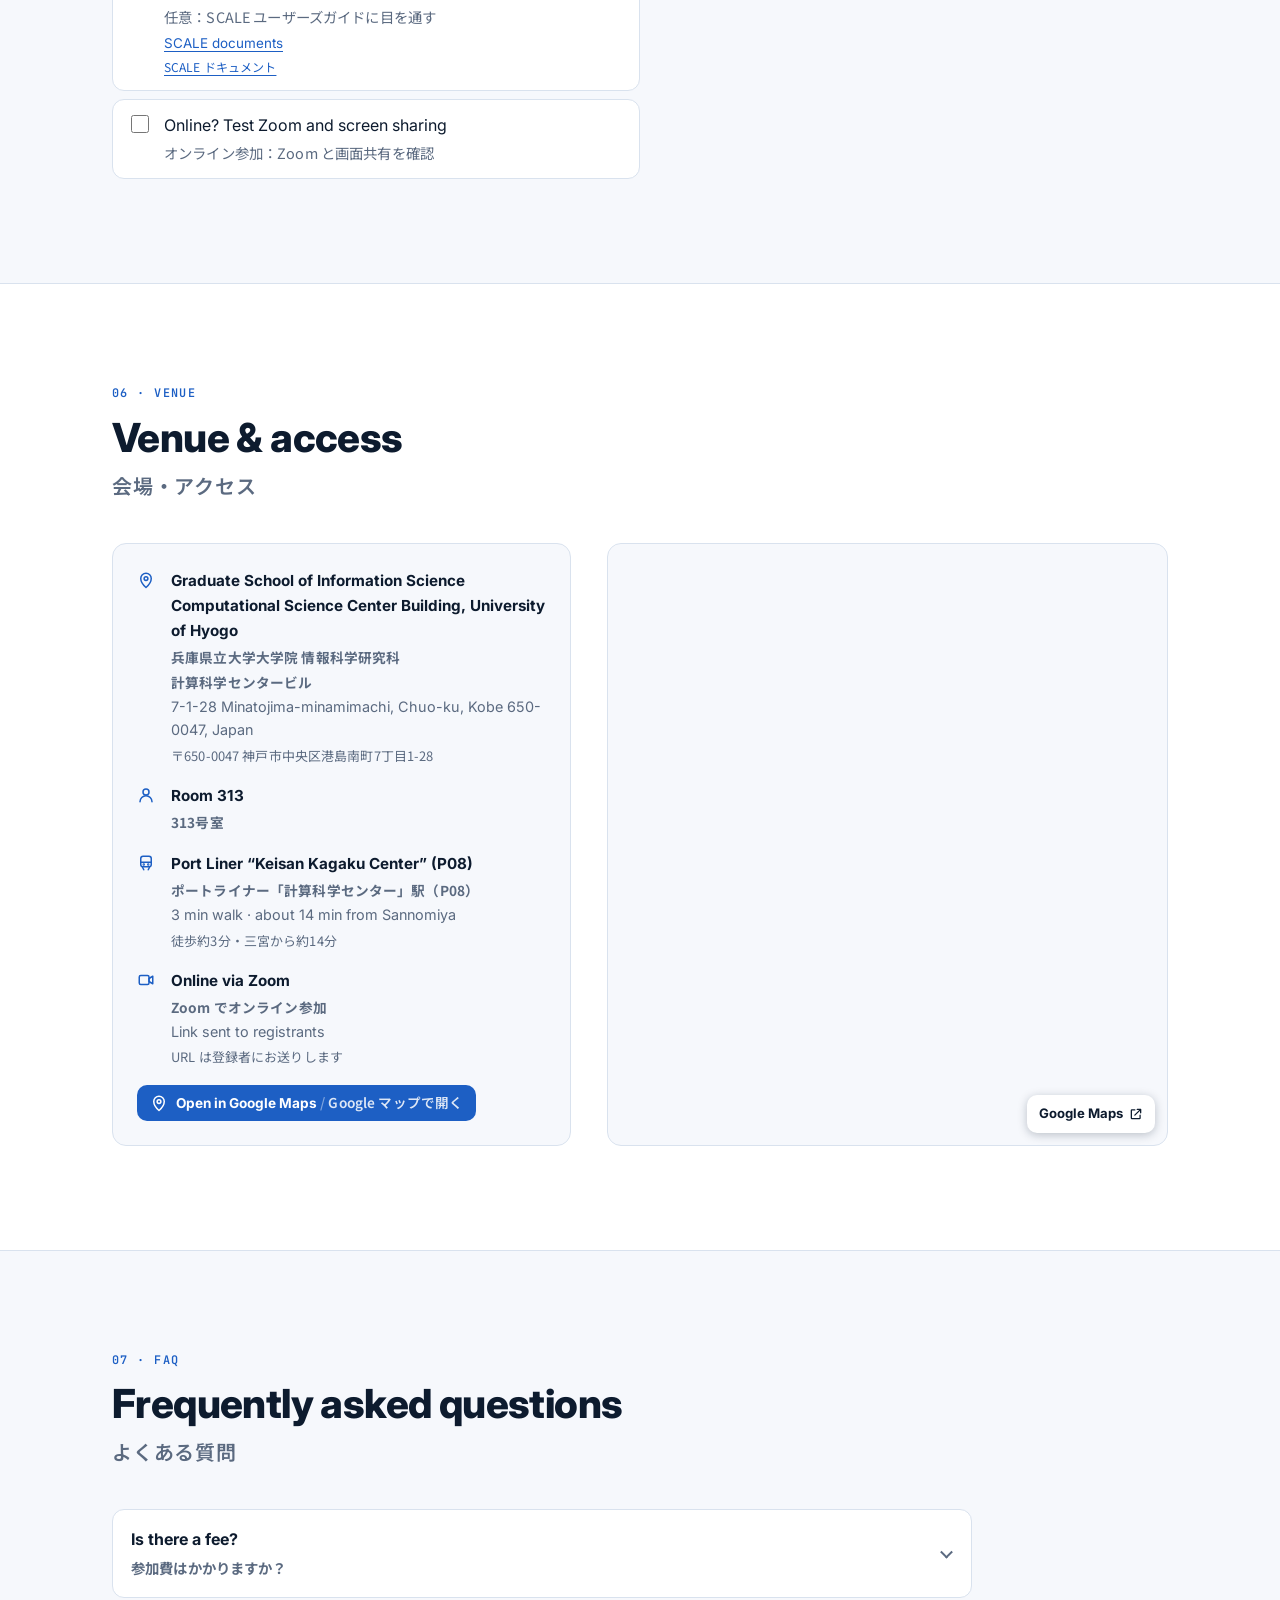
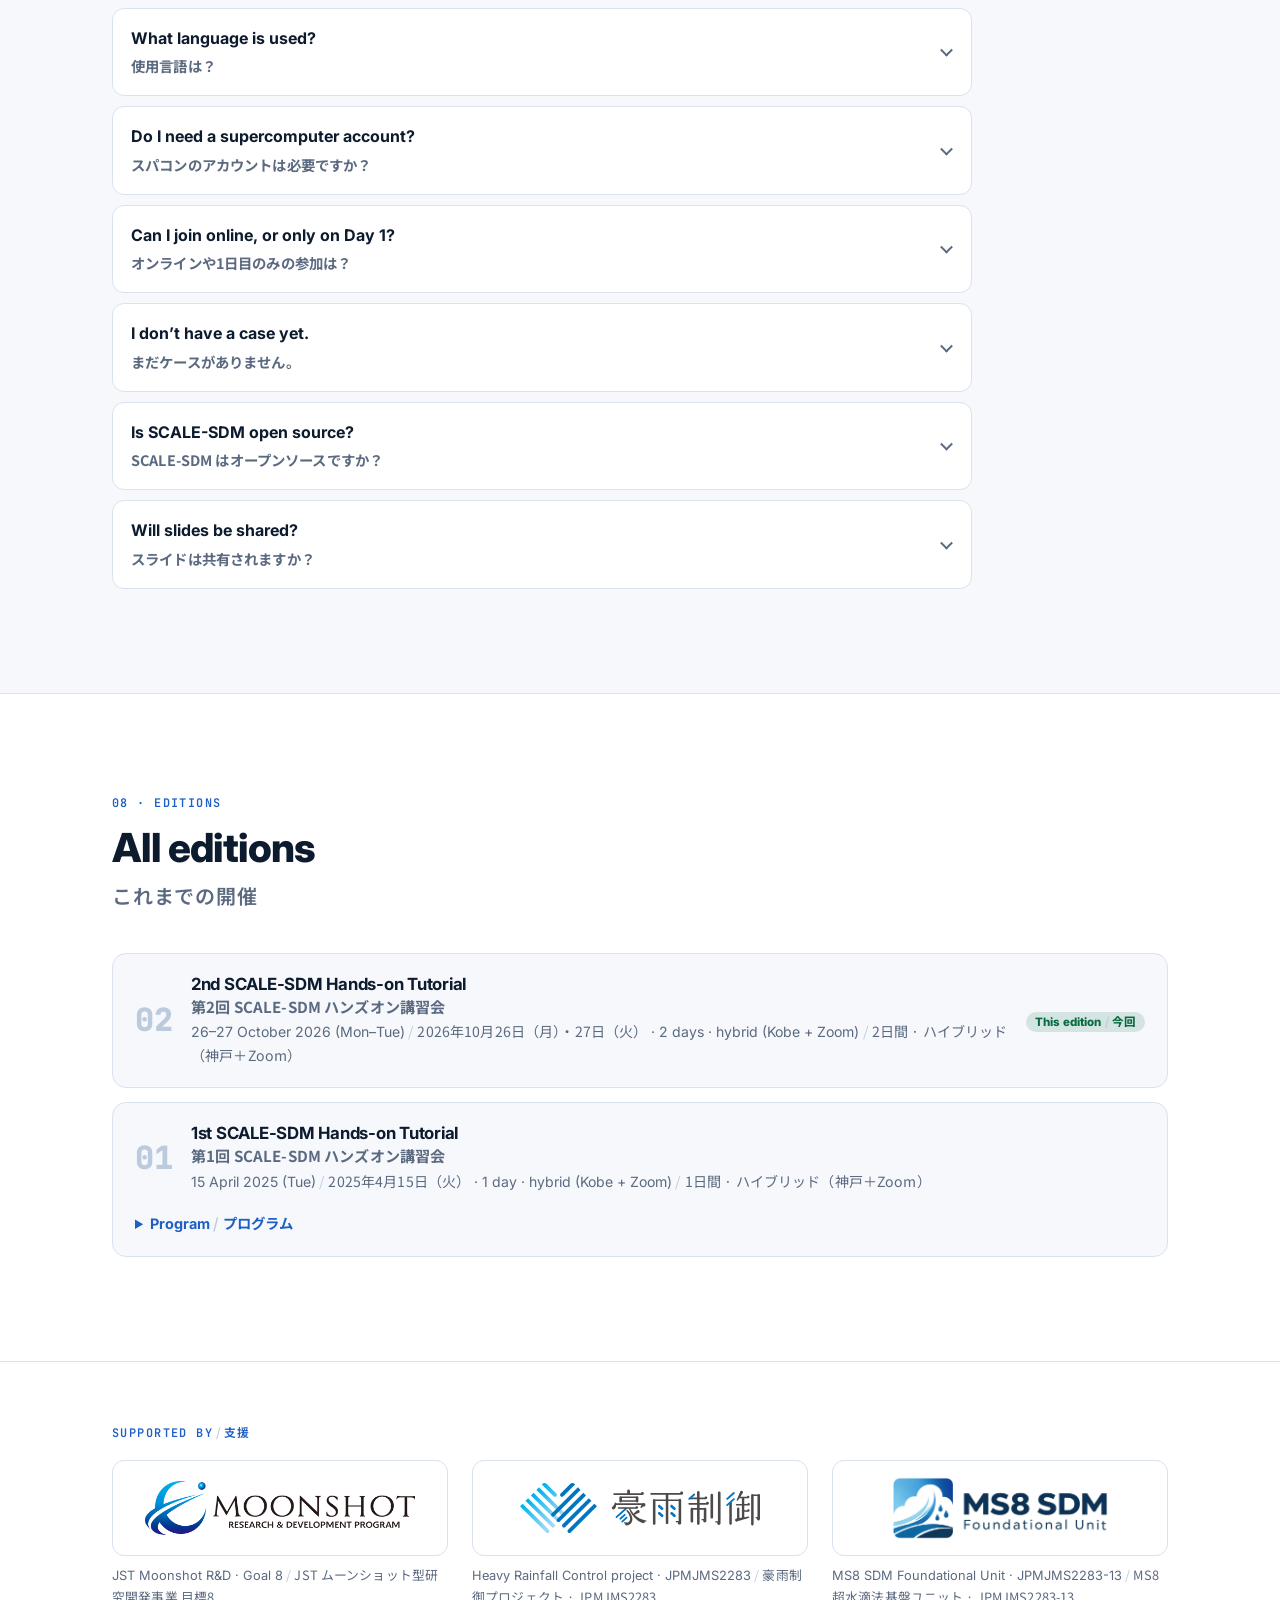
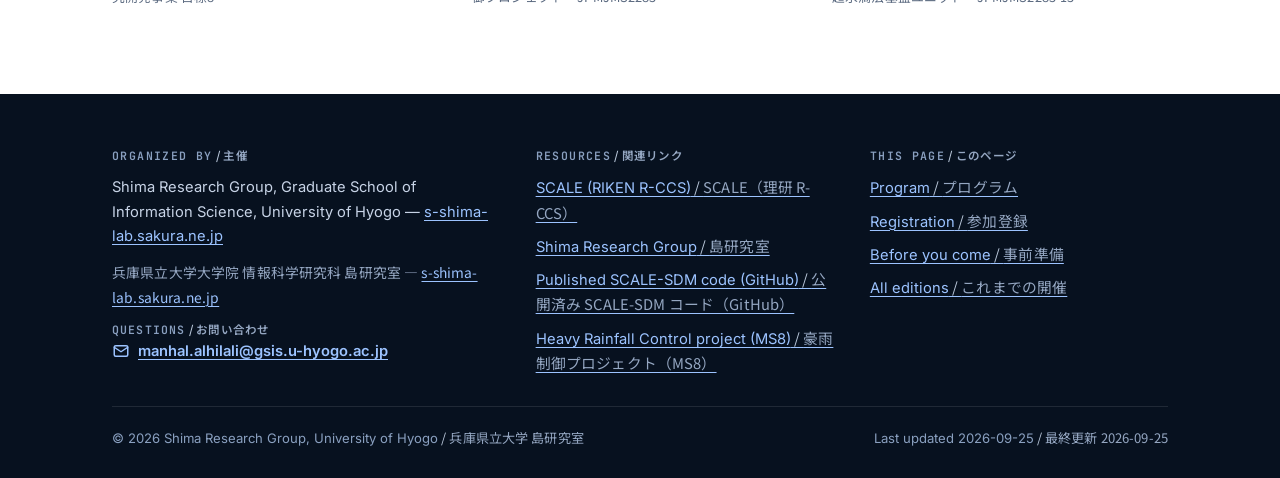
==== commit e011456c: "Day 1 timetable" ====
--- a/index.html
+++ b/index.html
@@ -30,7 +30,7 @@
 if (saved('sdm-theme') === 'dark') h.setAttribute('data-theme', 'dark');
 })();
 </script>
-<script src="data/site.js?v=6e5291e73f" defer></script>
+<script src="data/site.js?v=455faa0645" defer></script>
 <script src="data/registration-fields.js?v=14fe799013" defer></script>
 <script src="assets/js/app.js?v=cb2d4889c1" defer></script>
 <script src="assets/js/droplets.js?v=9fd6e6a9ae" defer></script>
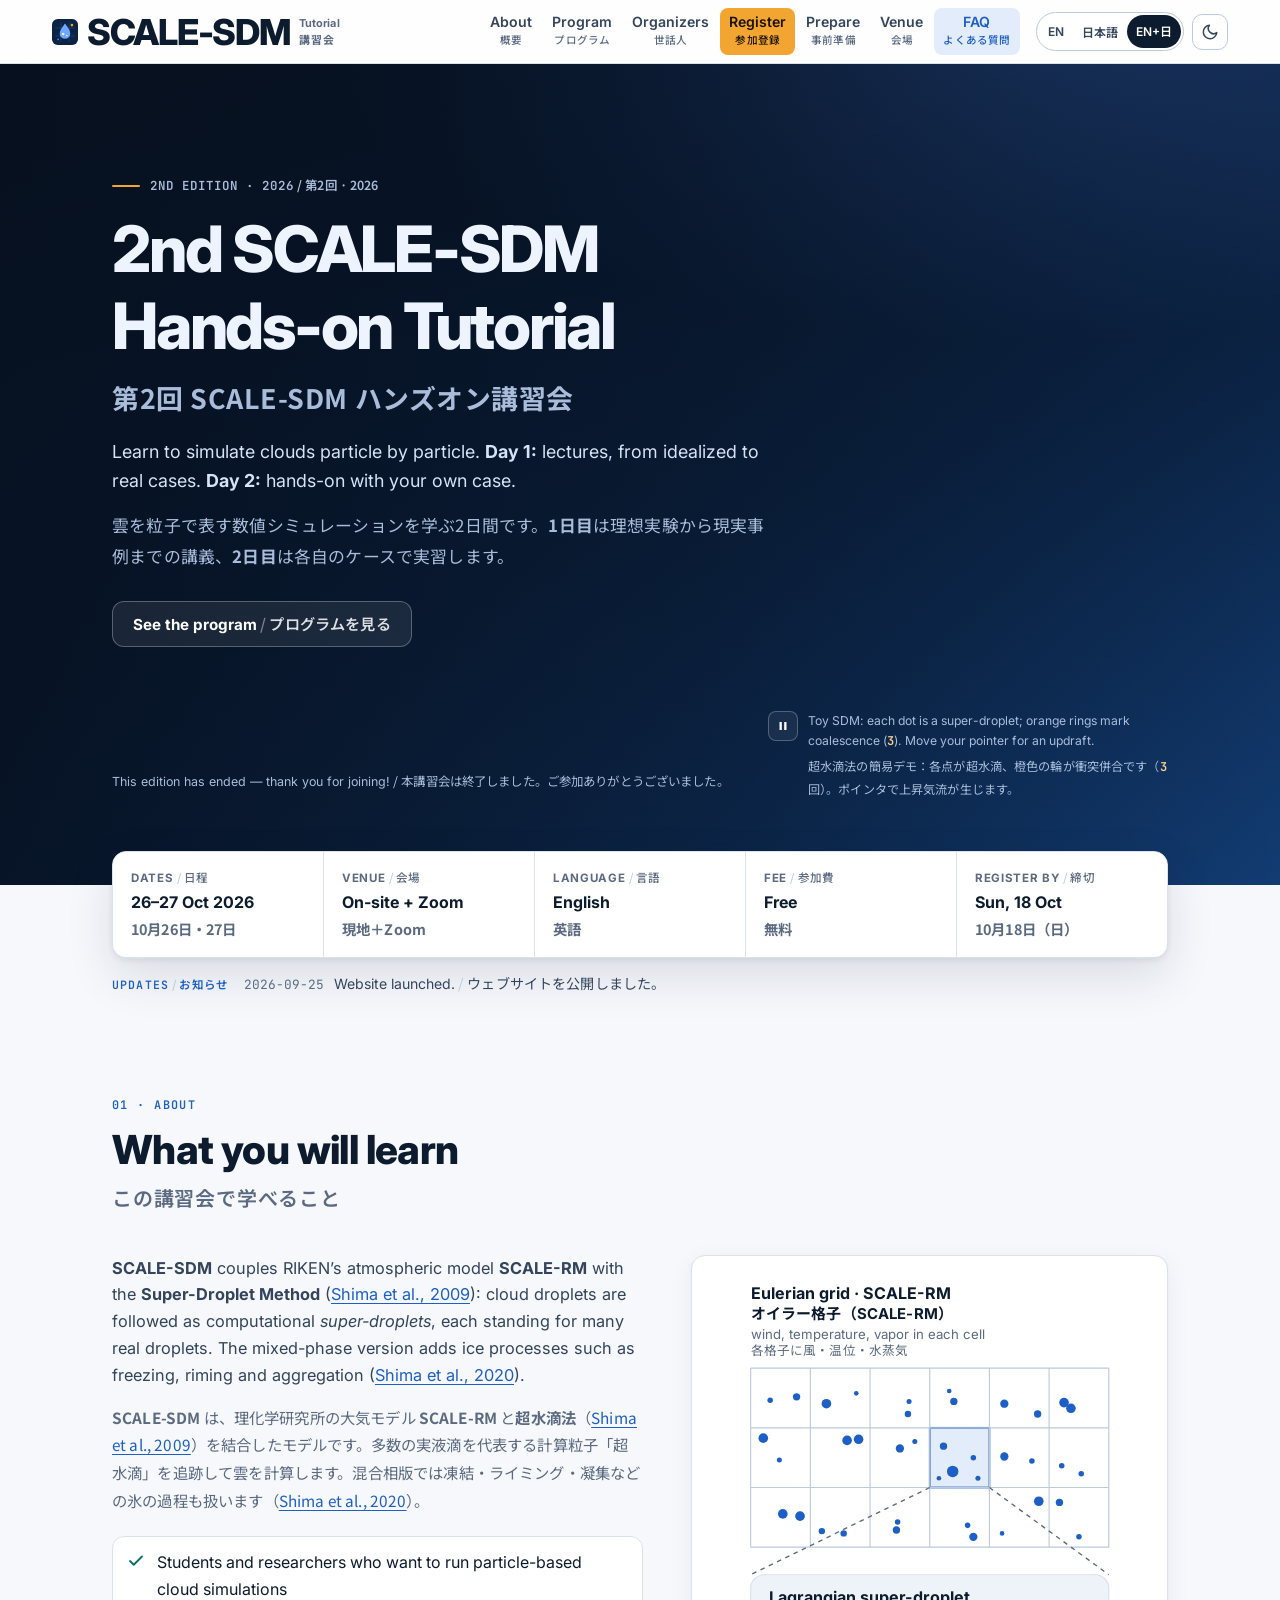
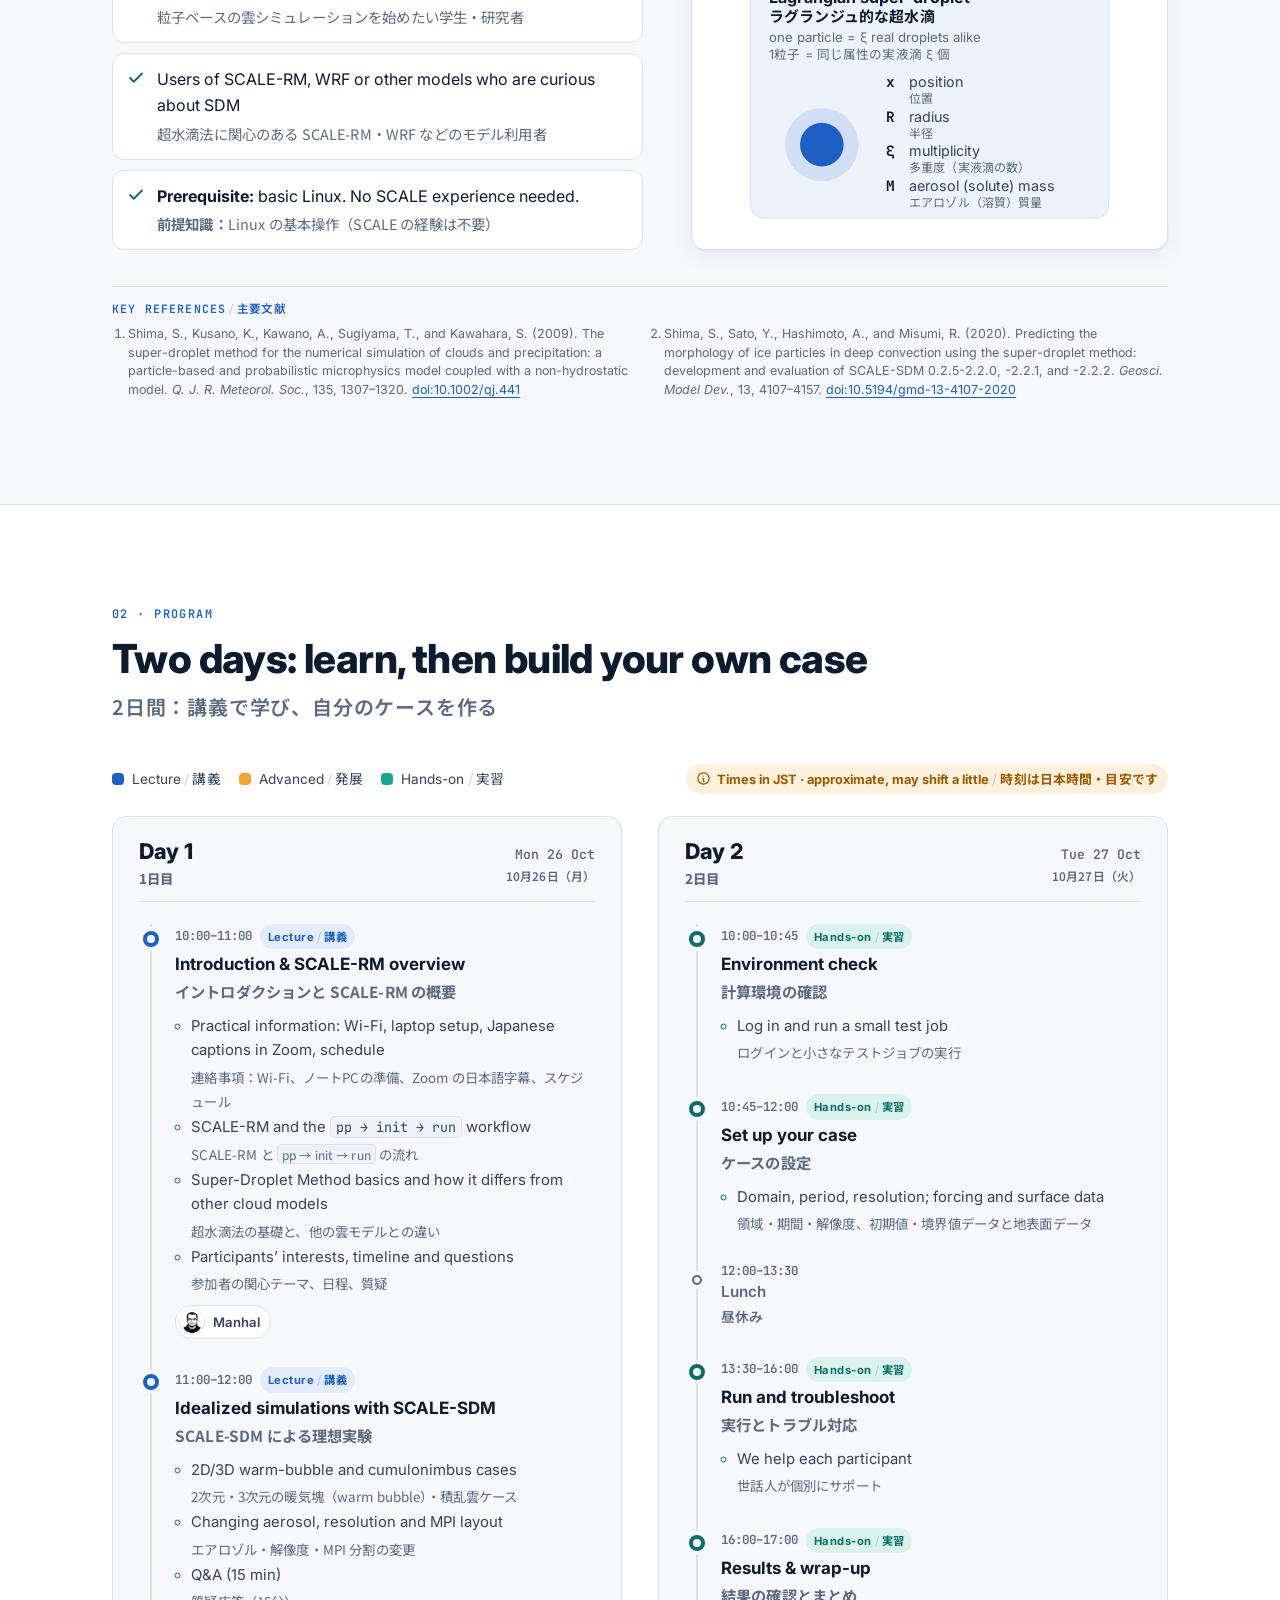
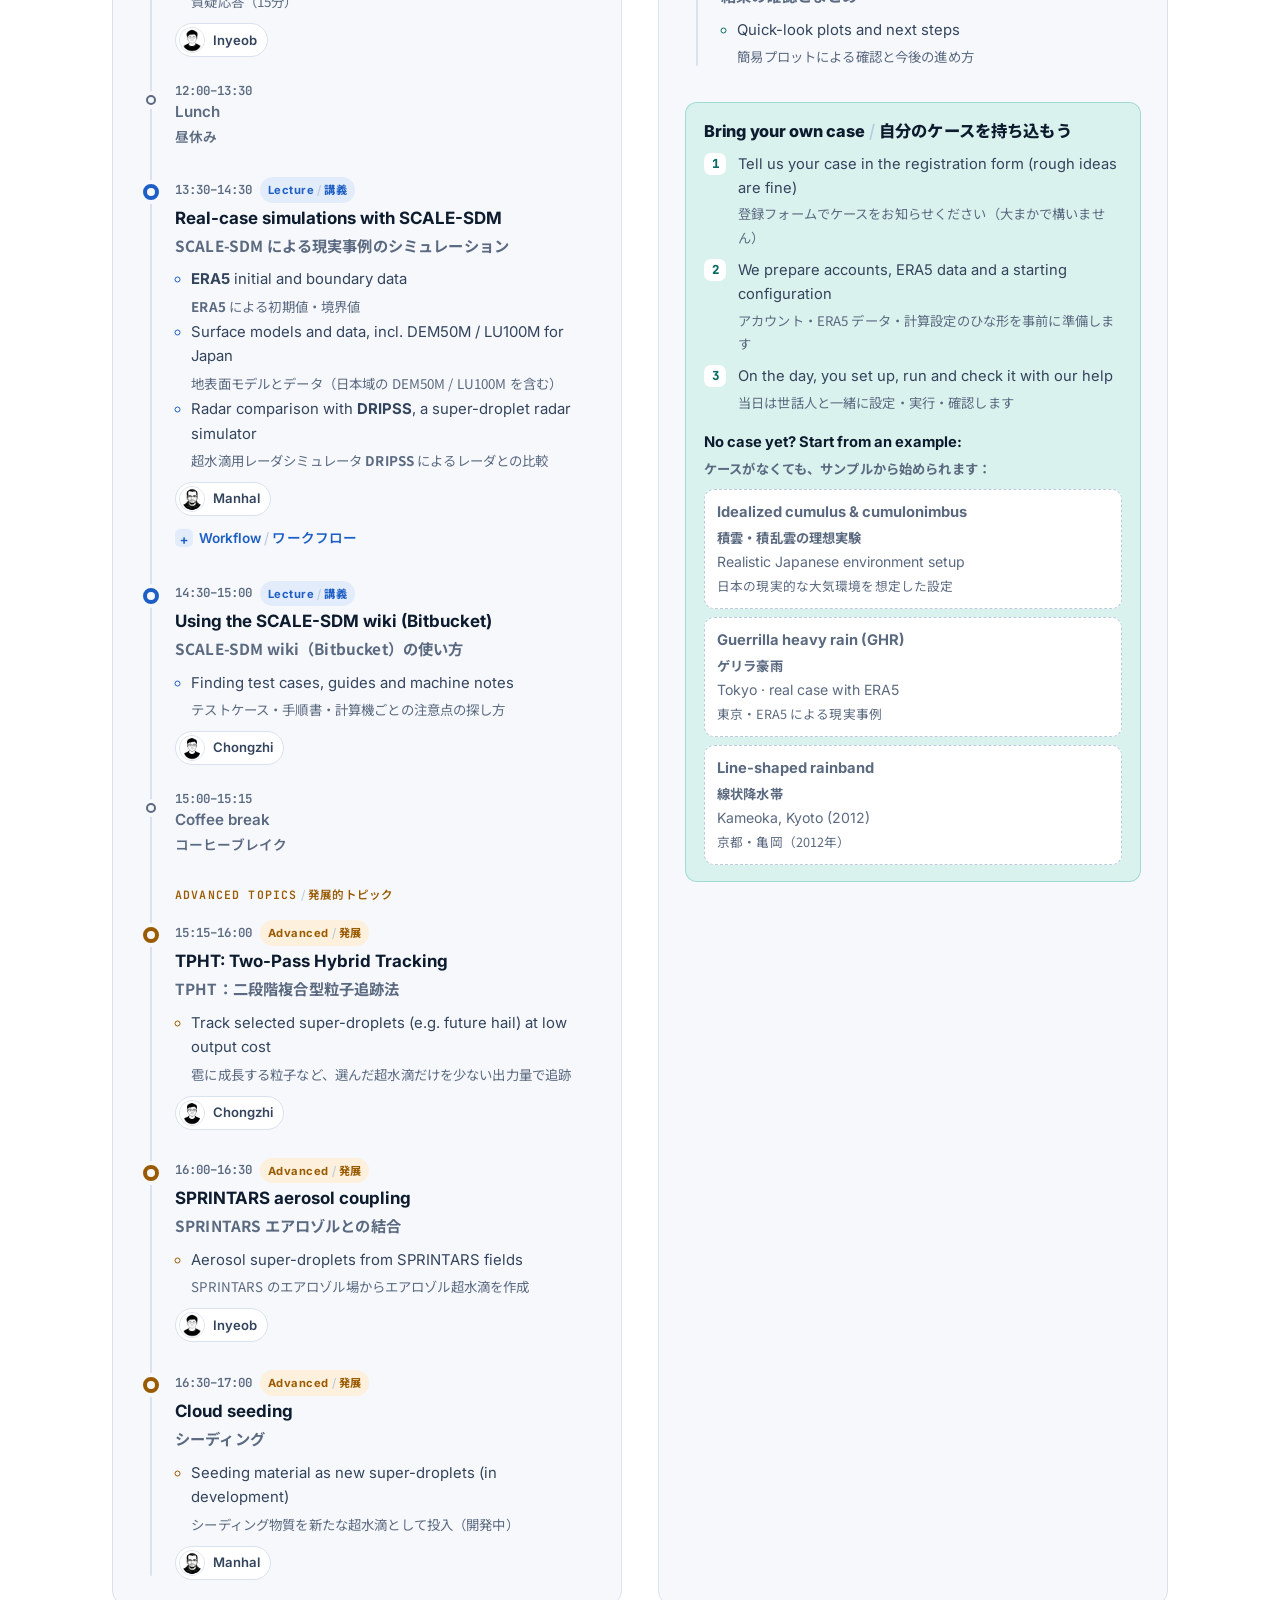
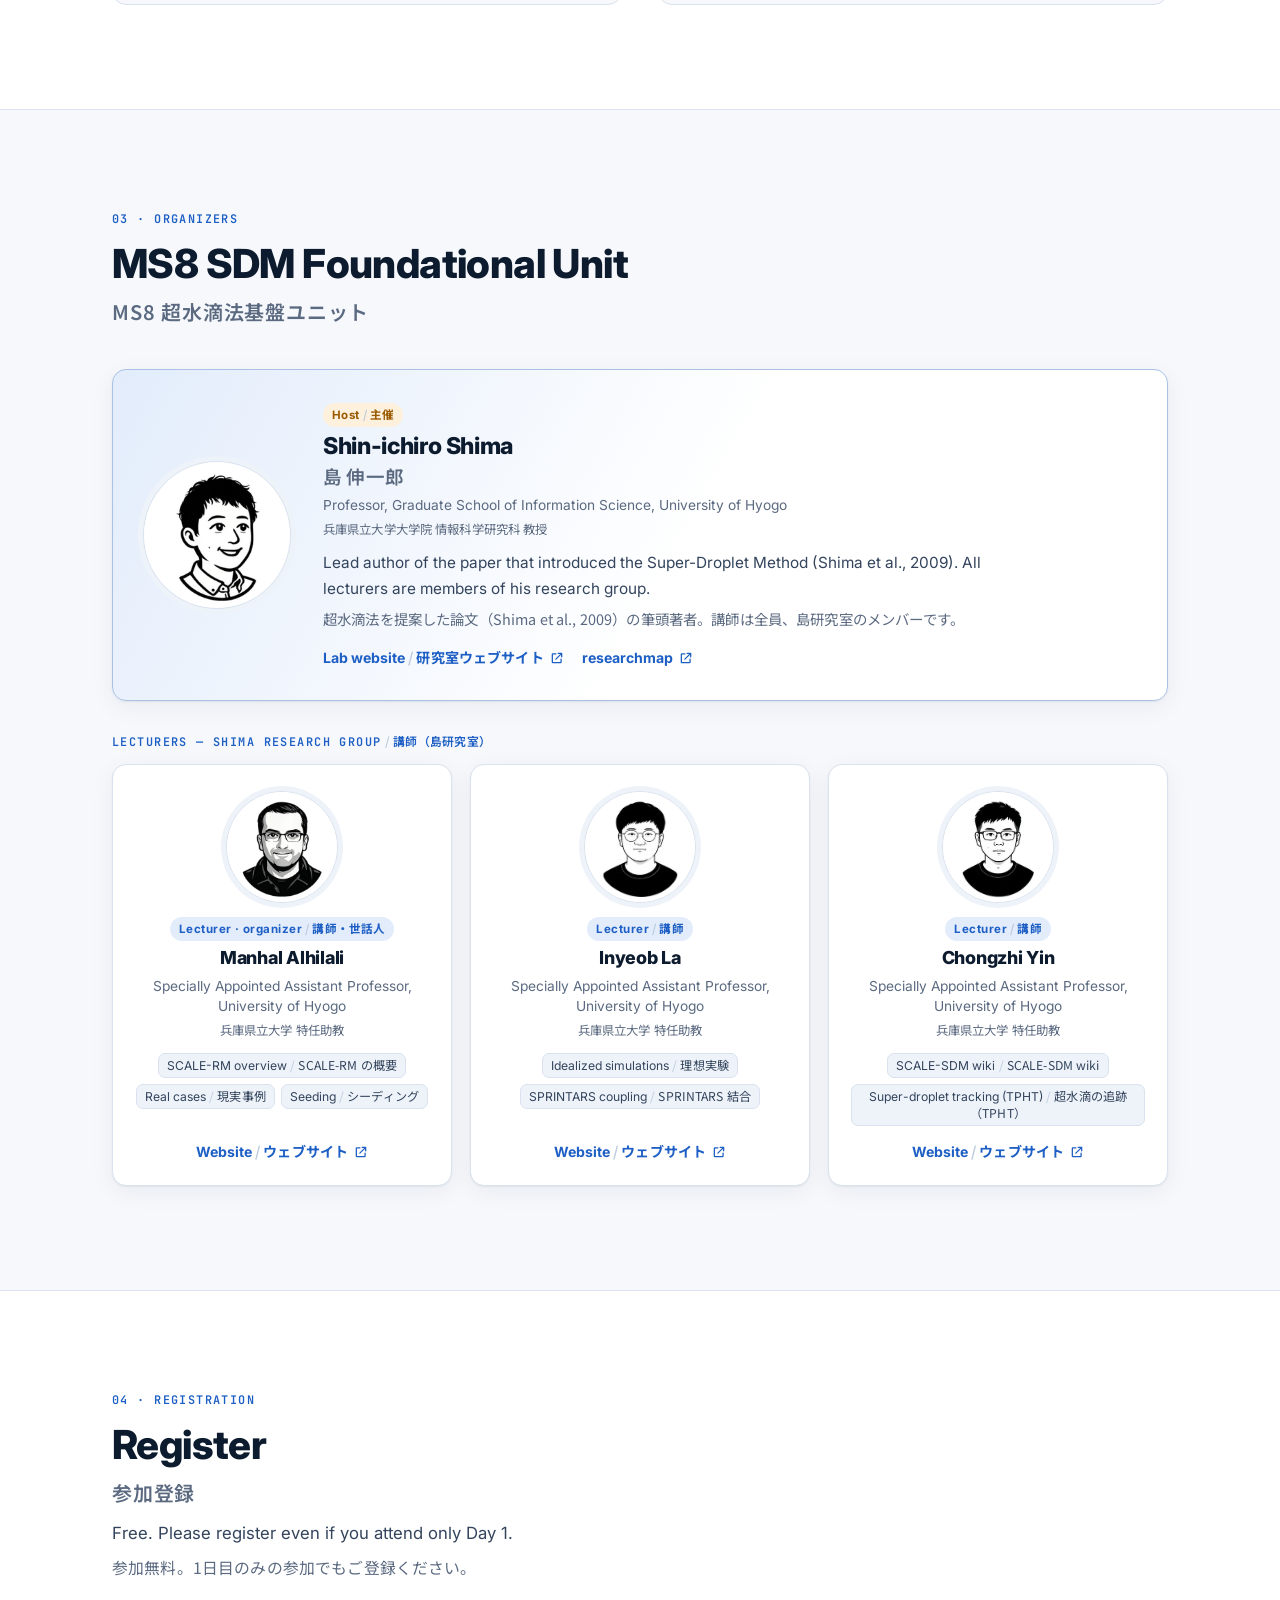
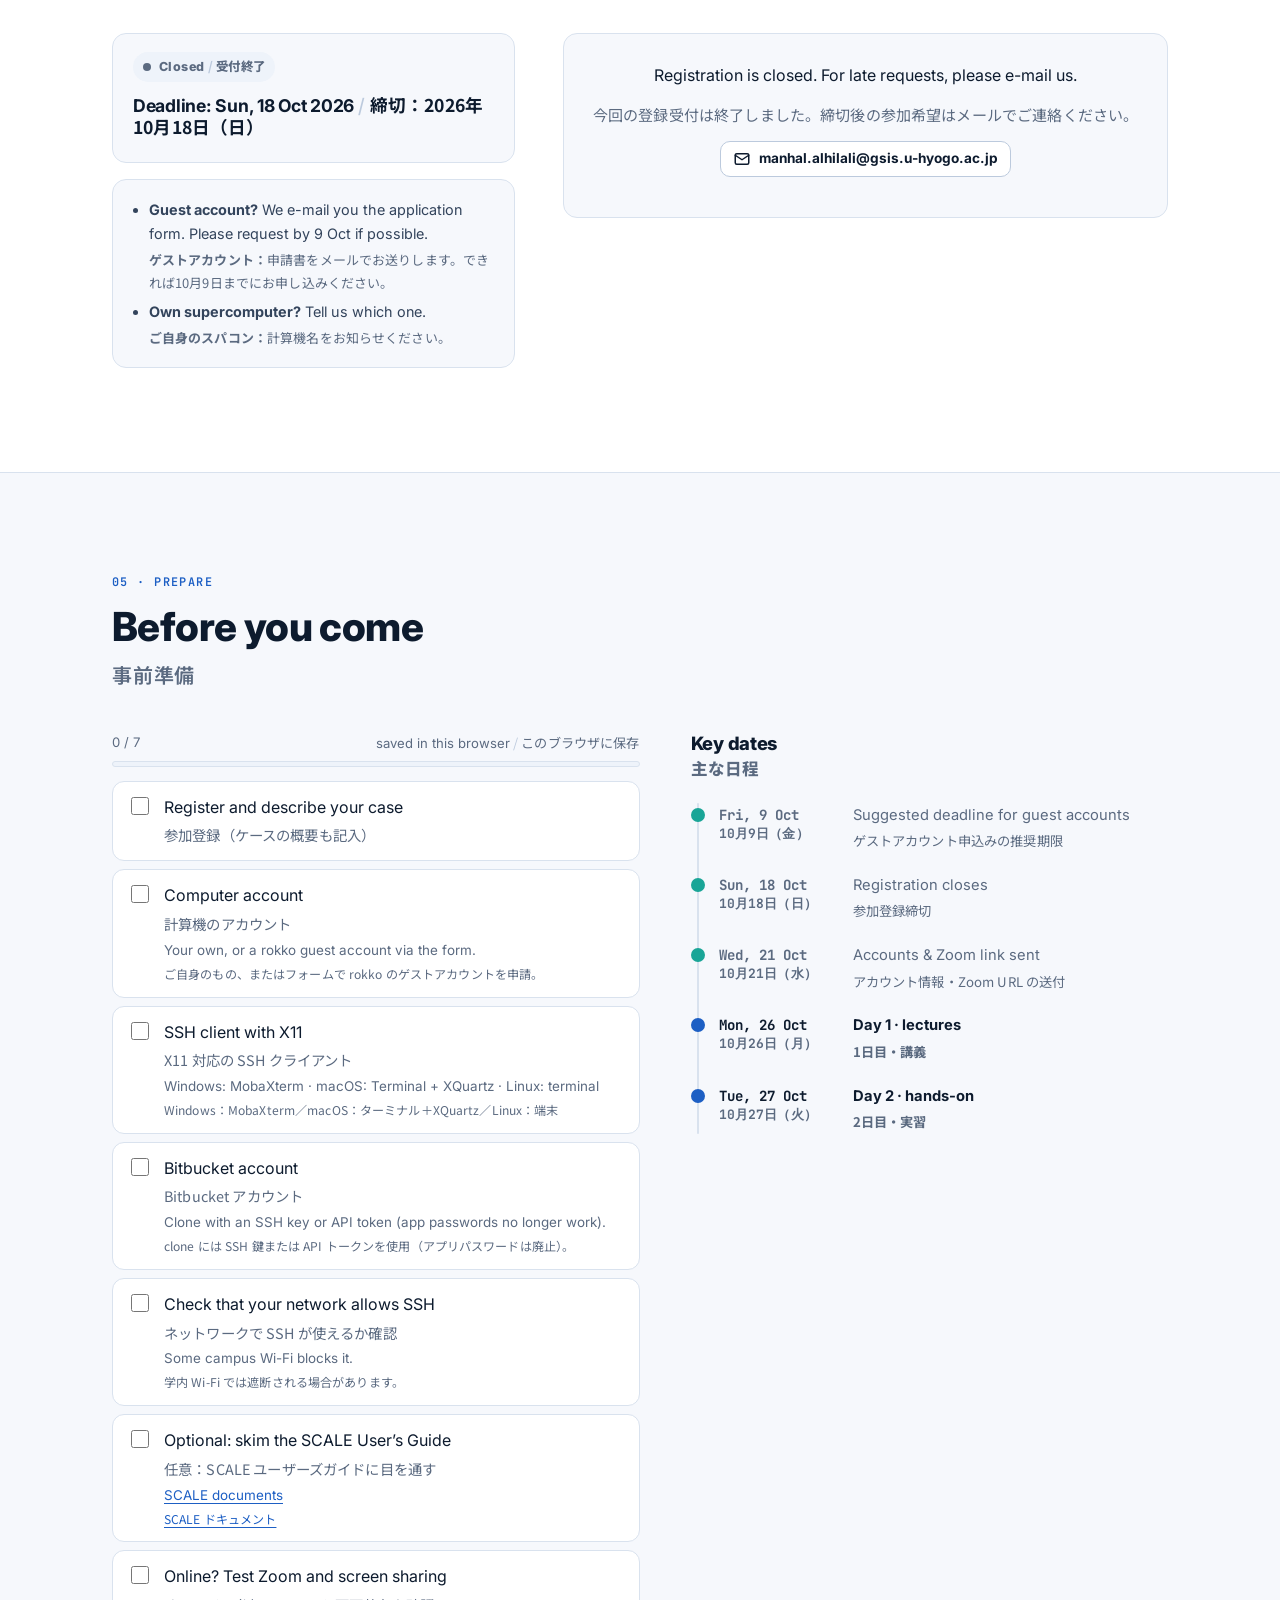
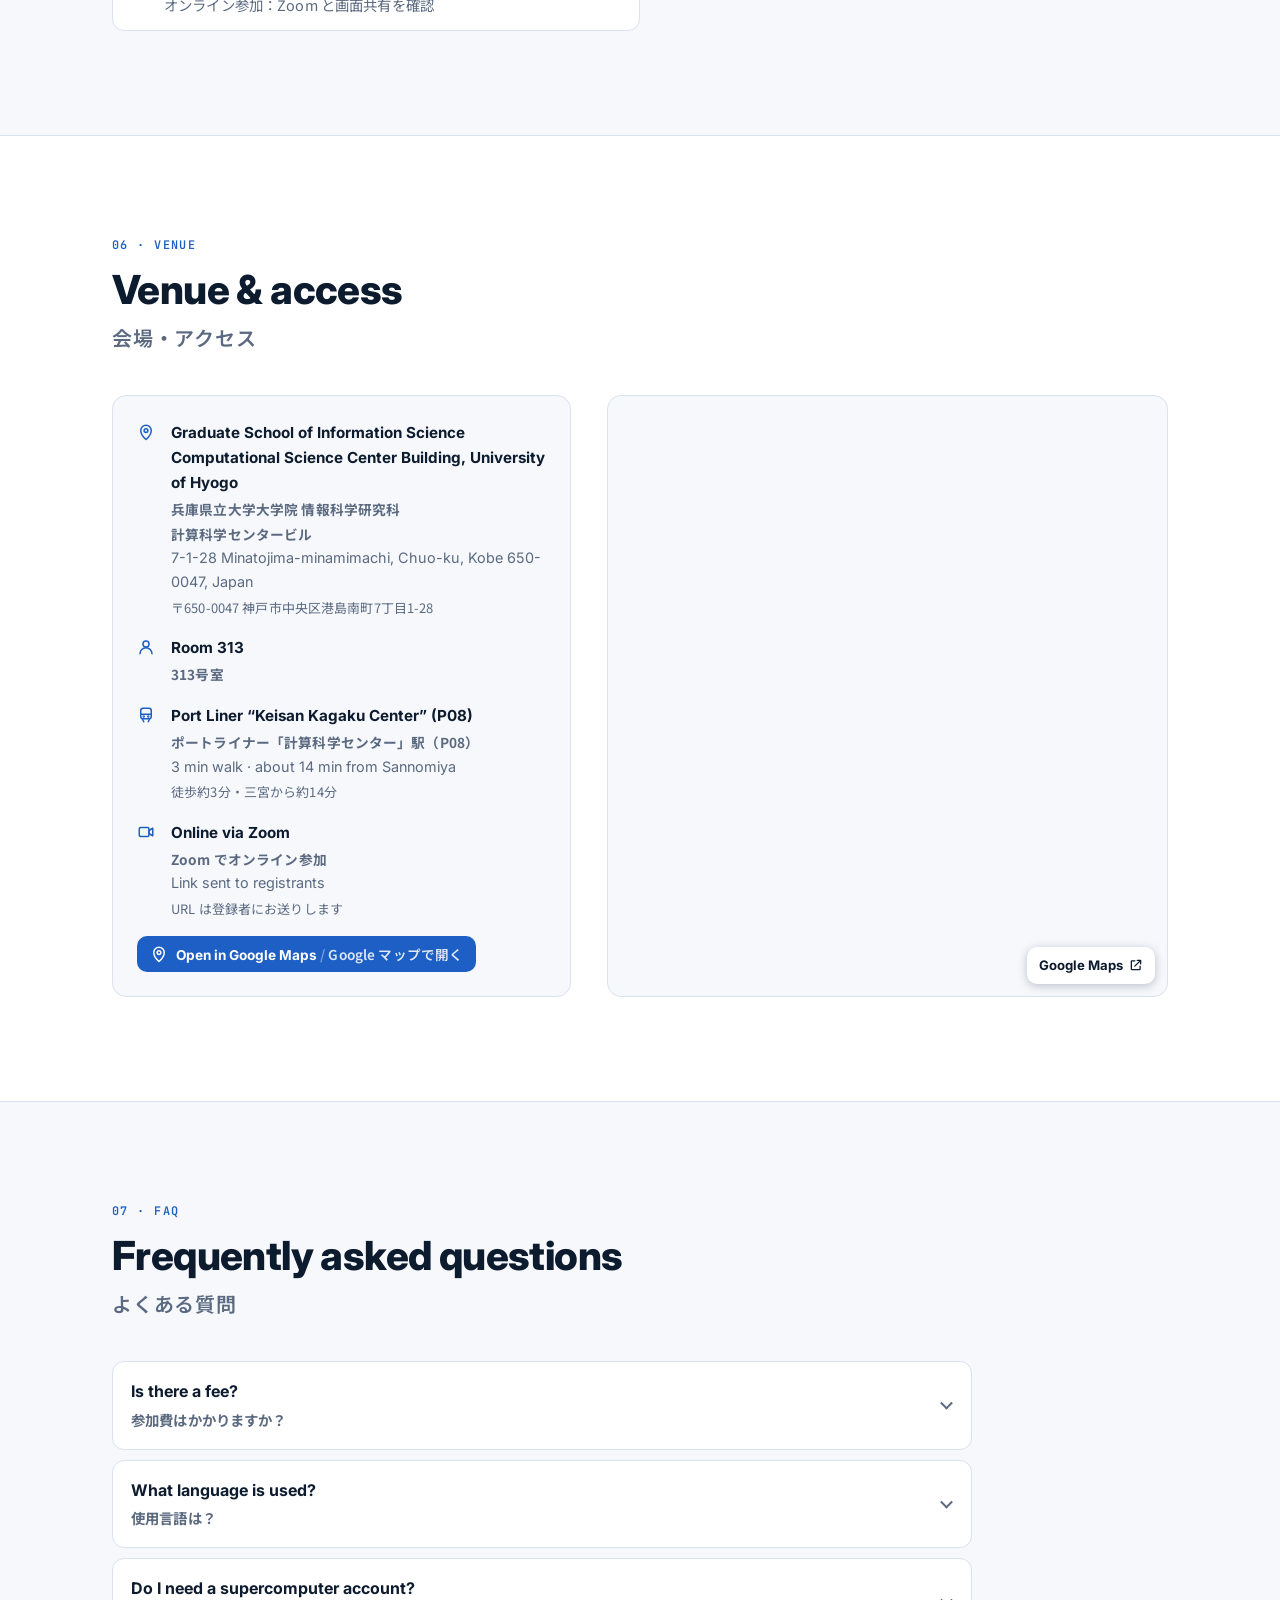
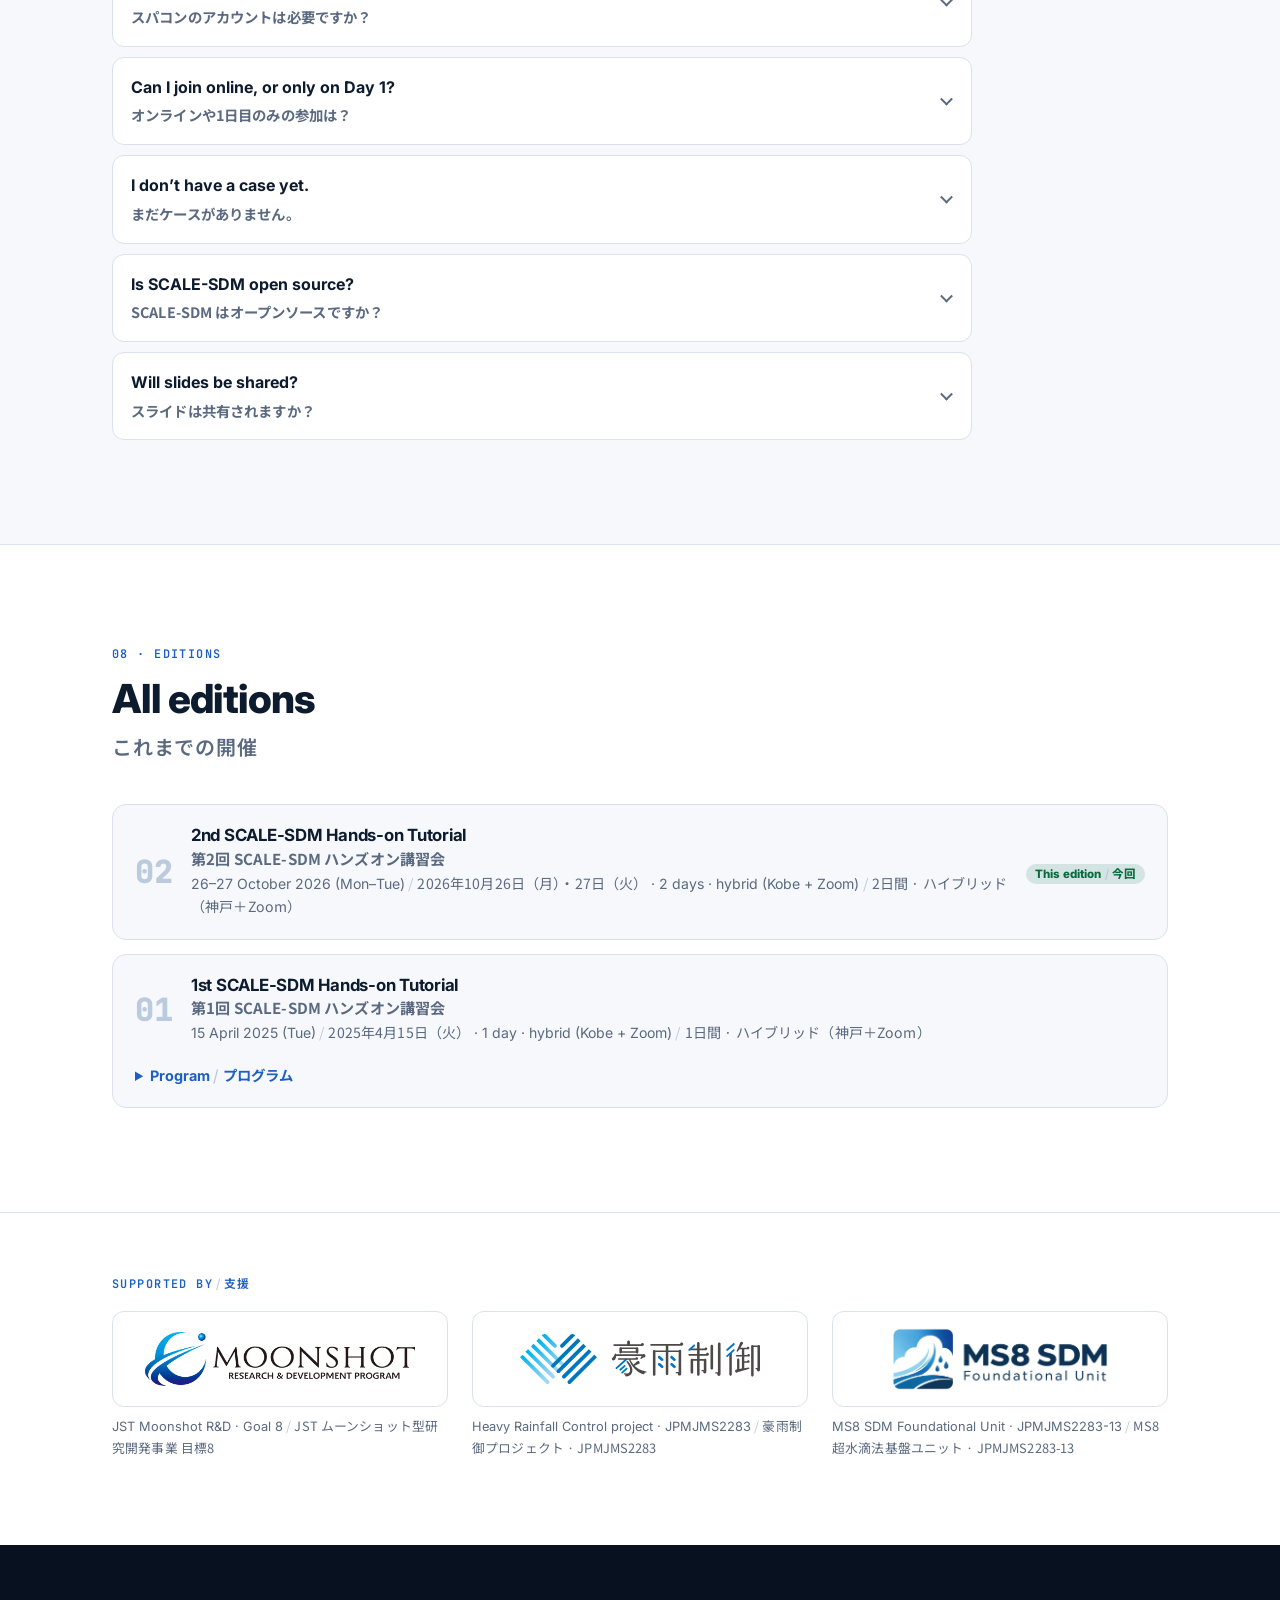
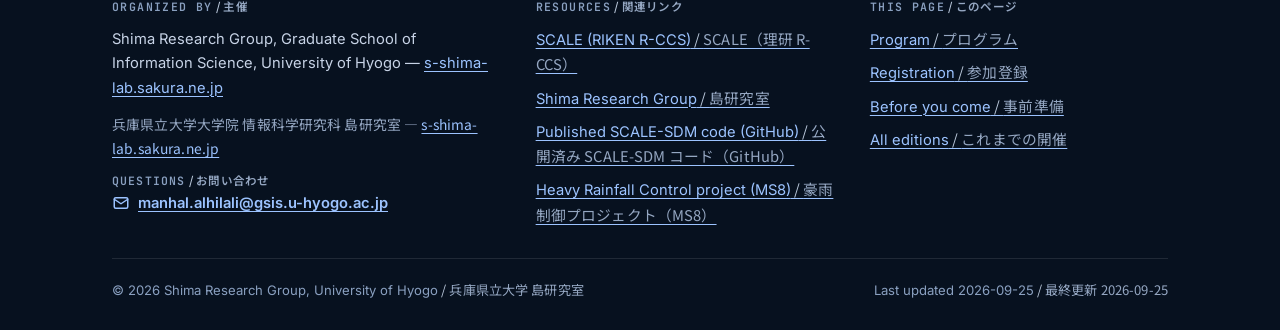
==== commit 8213039a: "Day 2 times" ====
--- a/index.html
+++ b/index.html
@@ -30,7 +30,7 @@
 if (saved('sdm-theme') === 'dark') h.setAttribute('data-theme', 'dark');
 })();
 </script>
-<script src="data/site.js?v=455faa0645" defer></script>
+<script src="data/site.js?v=f8375d1331" defer></script>
 <script src="data/registration-fields.js?v=14fe799013" defer></script>
 <script src="assets/js/app.js?v=cb2d4889c1" defer></script>
 <script src="assets/js/droplets.js?v=9fd6e6a9ae" defer></script>
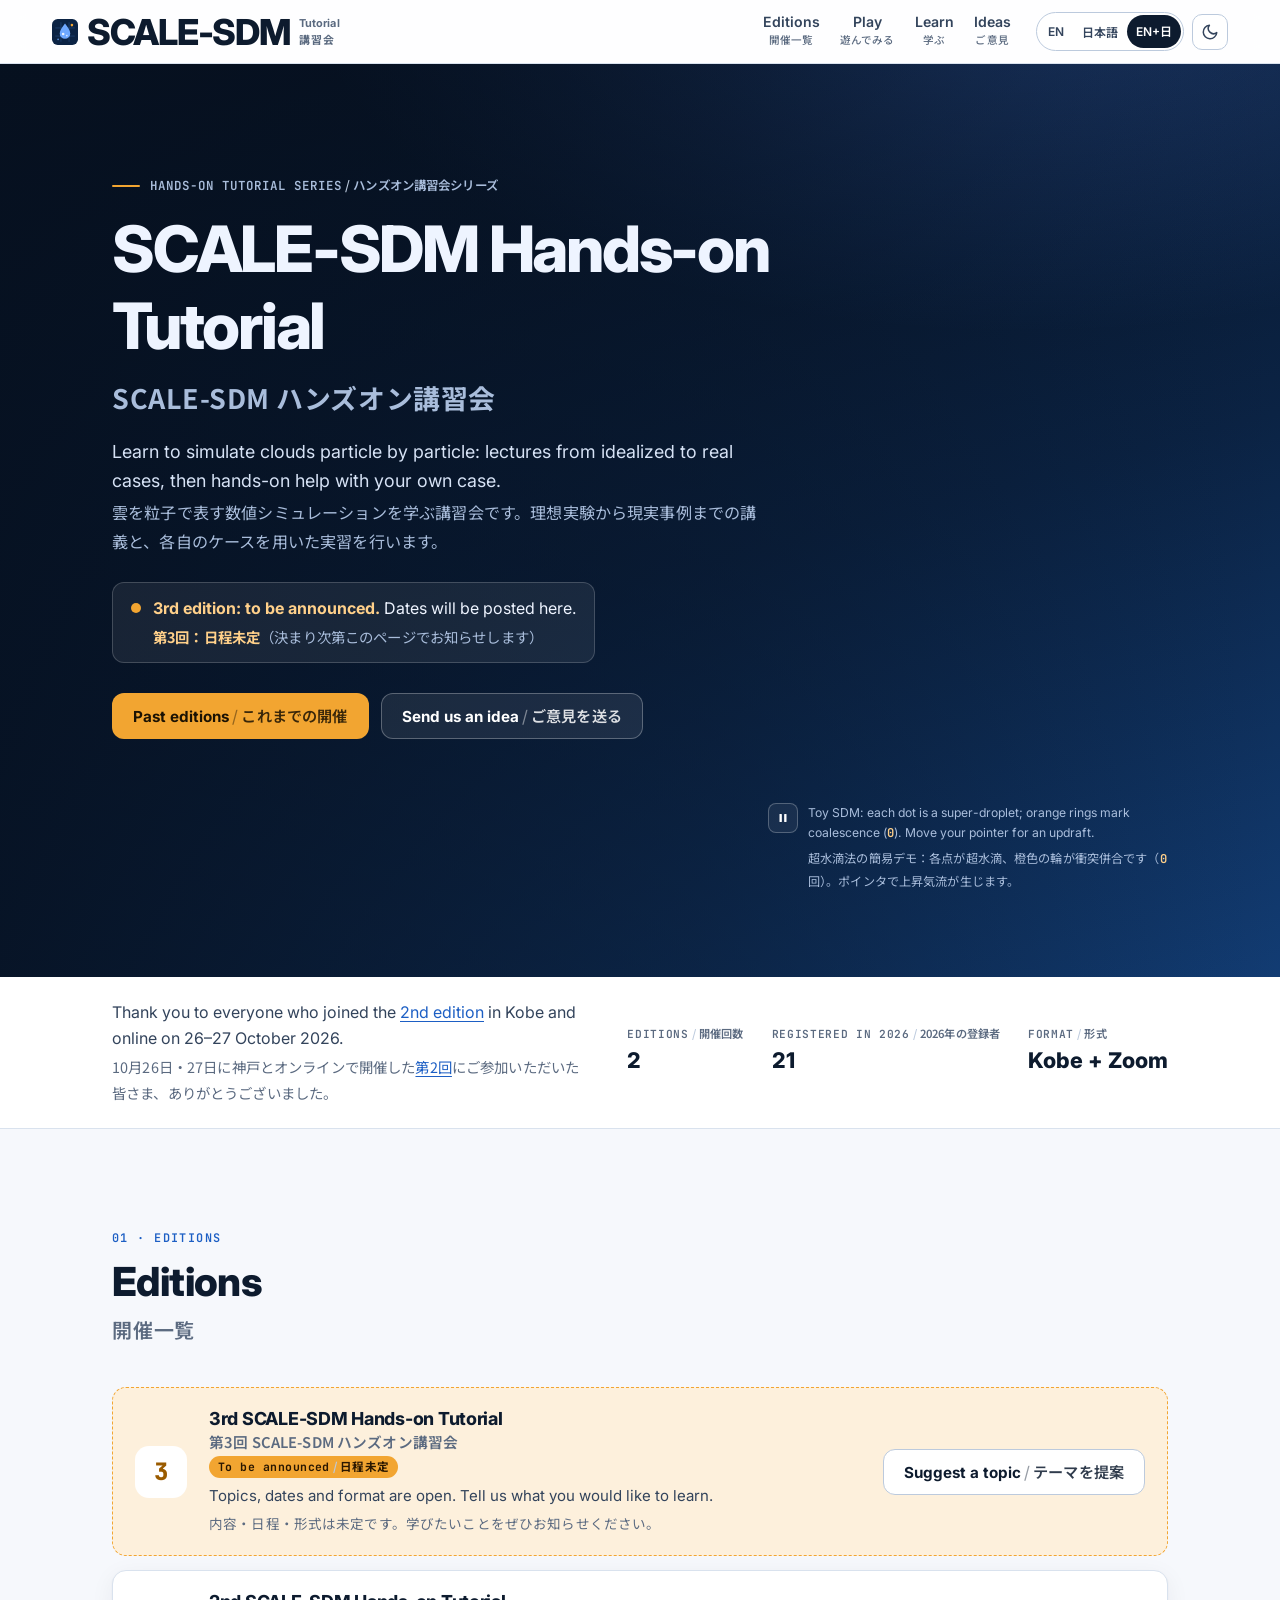
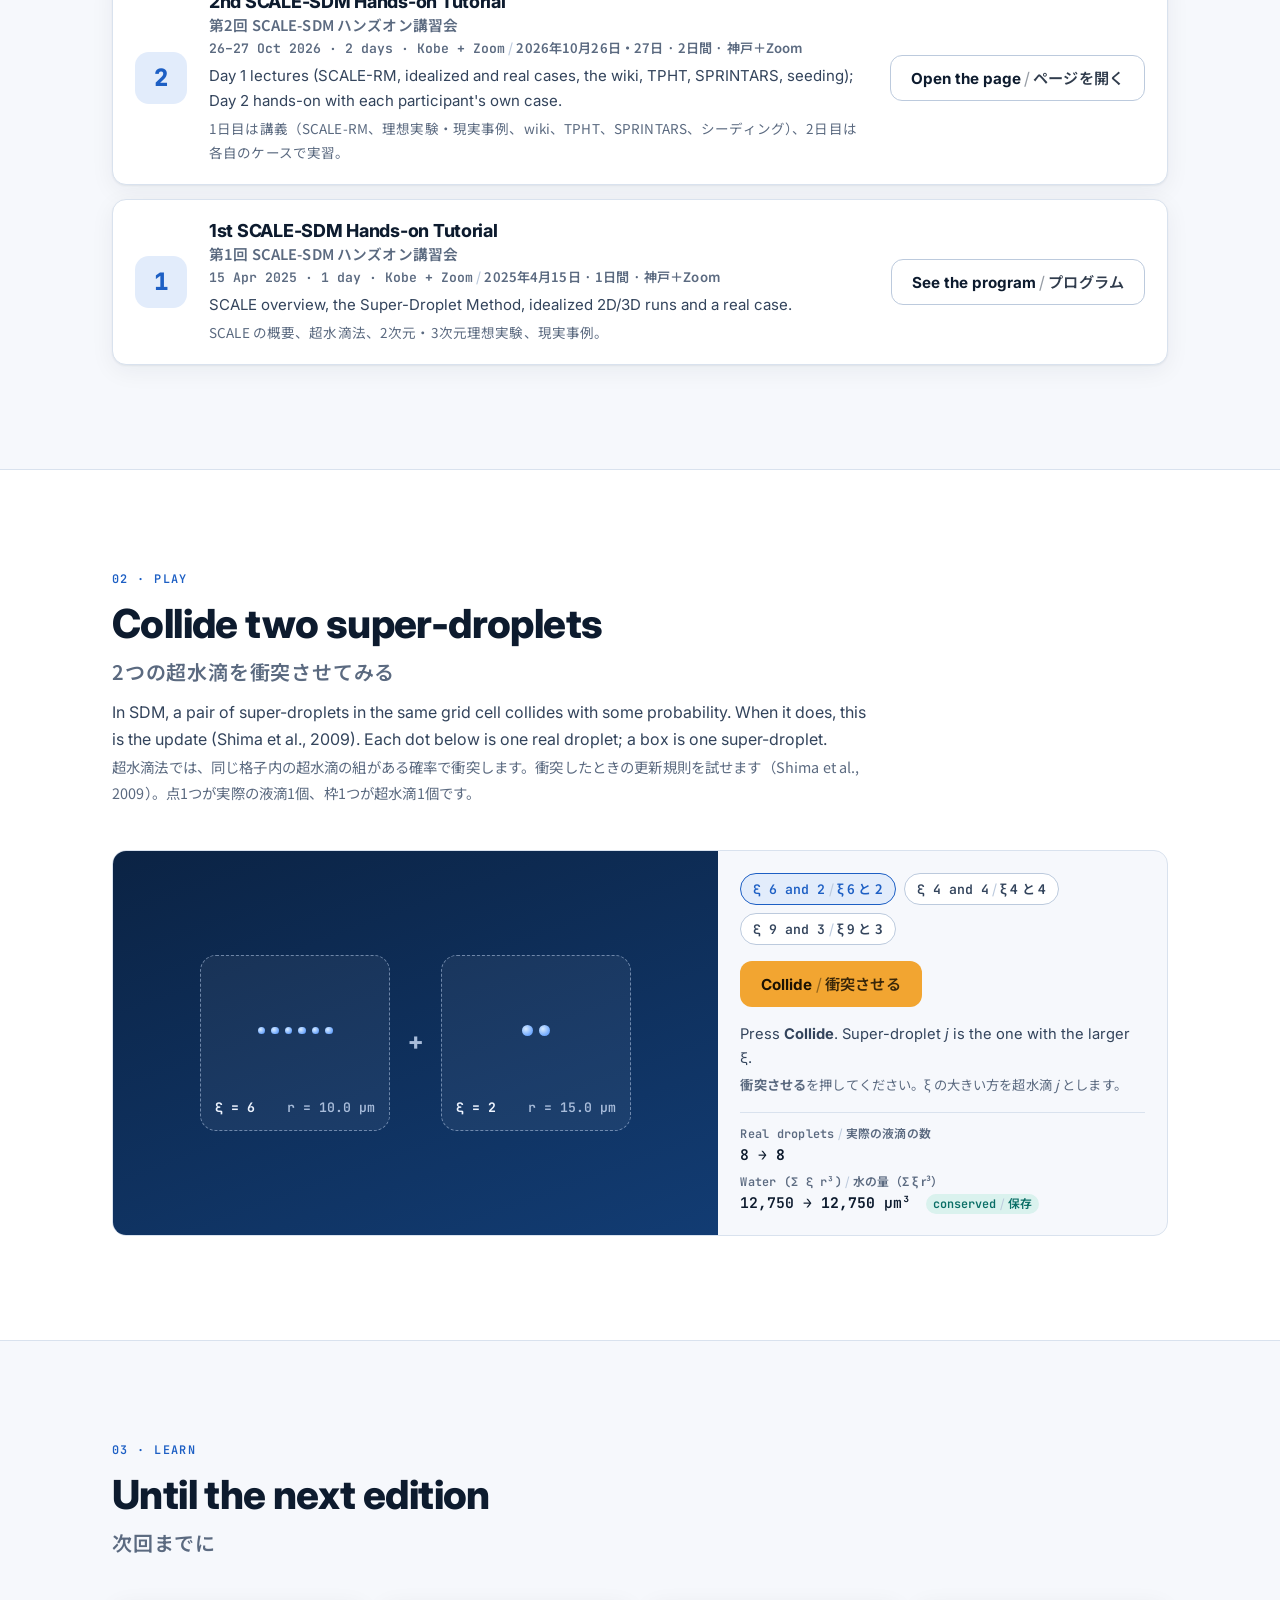
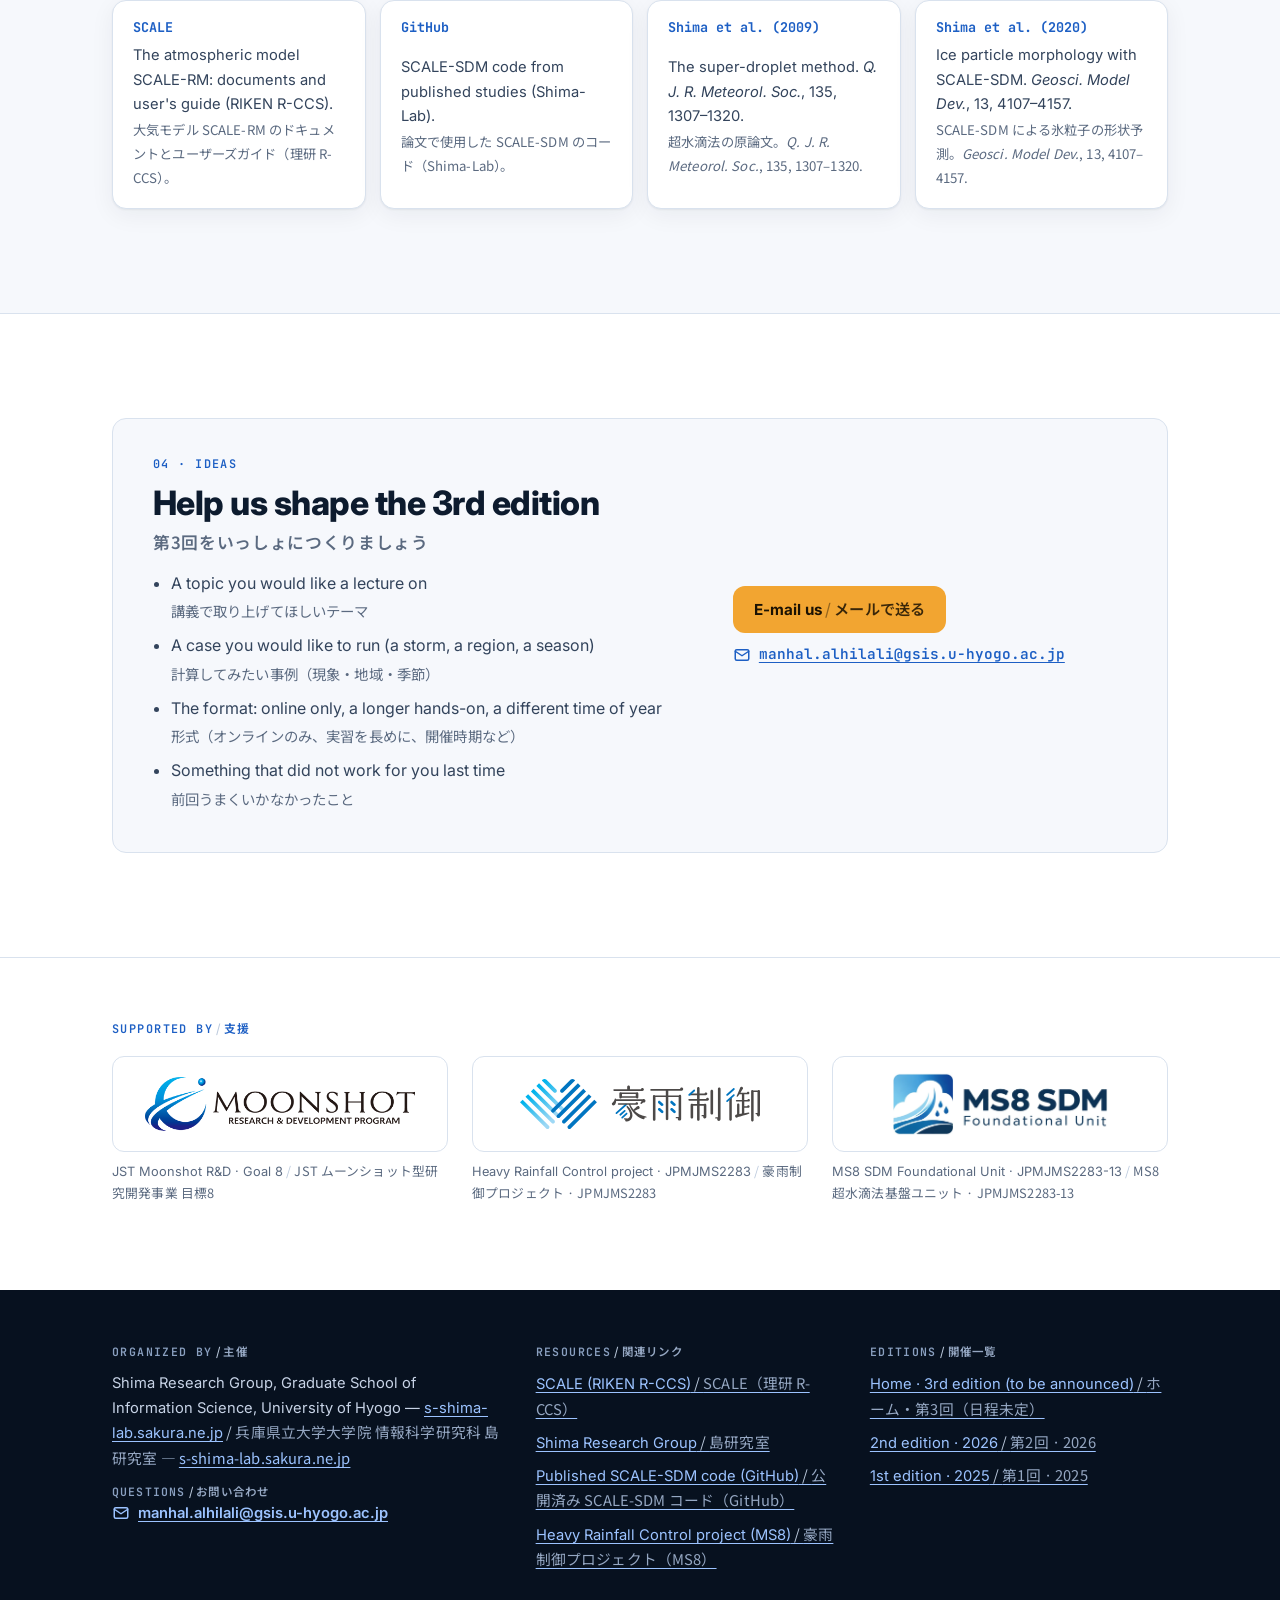
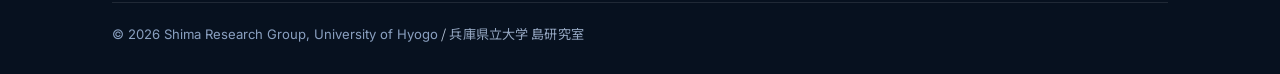
==== commit 7ba04465: "Between editions: new home, /2026/ archive, /2025/ program" ====
--- a/index.html
+++ b/index.html
@@ -3,15 +3,15 @@
 <head>
 <meta charset="utf-8">
 <meta name="viewport" content="width=device-width, initial-scale=1, viewport-fit=cover">
-<title>SCALE-SDM Tutorial 2026 — 2nd Hands-on Tutorial | SCALE-SDM 講習会</title>
-<meta name="description" content="2nd SCALE-SDM Hands-on Tutorial, 26–27 October 2026, University of Hyogo (Kobe) and online. Day 1 lectures, Day 2 hands-on with your own case. 第2回 SCALE-SDM ハンズオン講習会（2026年10月26日・27日、兵庫県立大学（神戸）・オンライン併用）">
+<title>SCALE-SDM Hands-on Tutorial | SCALE-SDM ハンズオン講習会</title>
+<meta name="description" content="Hands-on tutorials on SCALE-SDM, the super-droplet cloud model, by the Shima Research Group, University of Hyogo. The 3rd edition is to be announced. SCALE-SDM ハンズオン講習会（兵庫県立大学 島研究室）。第3回は日程未定です。">
 <meta name="theme-color" content="#0b2344">
 <link rel="icon" href="assets/img/favicon.svg" type="image/svg+xml">
 <meta property="og:type" content="website">
-<meta property="og:title" content="2nd SCALE-SDM Hands-on Tutorial · 26–27 Oct 2026">
-<meta property="og:description" content="Two days in Kobe and online: lectures on idealized and real-case SCALE-SDM simulations, then hands-on help with your own case. 第2回 SCALE-SDM ハンズオン講習会">
+<meta property="og:title" content="SCALE-SDM Hands-on Tutorial · 3rd edition to be announced">
+<meta property="og:description" content="Learn to simulate clouds particle by particle with SCALE-SDM. Past editions: 2025 and 2026 (Kobe and online). SCALE-SDM ハンズオン講習会">
 <meta property="og:url" content="https://scale-sdm.github.io/">
-<meta property="og:image" content="https://scale-sdm.github.io/assets/img/og-image.png">
+<meta property="og:image" content="https://scale-sdm.github.io/assets/img/og-home.png">
 <link rel="canonical" href="https://scale-sdm.github.io/">
 <meta property="og:image:width" content="1200">
 <meta property="og:image:height" content="630">
@@ -20,6 +20,7 @@
 <link rel="preconnect" href="https://fonts.gstatic.com" crossorigin>
 <link href="https://fonts.googleapis.com/css2?family=Inter:wght@400;500;600;700;800&family=JetBrains+Mono:wght@500;600;700;800&family=Noto+Sans+JP:wght@400;500;600;700&display=swap" rel="stylesheet">
 <link rel="stylesheet" href="assets/css/style.css?v=9907ea82d4">
+<link rel="stylesheet" href="assets/css/home.css?v=05c7b6ec89">
 <script>
 (function () {
 function saved(k) { try { return JSON.parse(localStorage.getItem(k)); } catch (e) { return null; } }
@@ -31,8 +32,7 @@
 })();
 </script>
 <script src="data/site.js?v=f8375d1331" defer></script>
-<script src="data/registration-fields.js?v=14fe799013" defer></script>
-<script src="assets/js/app.js?v=cb2d4889c1" defer></script>
+<script src="assets/js/home.js?v=a508f79c43" defer></script>
 <script src="assets/js/droplets.js?v=9fd6e6a9ae" defer></script>
 </head>
 <body>
@@ -45,13 +45,10 @@
 <span class="brand-tag" aria-hidden="true"><span>Tutorial</span><span lang="ja">講習会</span></span>
 </a>
 <nav class="nav" id="nav" aria-label="Sections">
-<a href="#about"><span class="en">About</span><span class="ja">概要</span></a>
-<a href="#program"><span class="en">Program</span><span class="ja">プログラム</span></a>
-<a href="#organizers"><span class="en">Organizers</span><span class="ja">世話人</span></a>
-<a href="#register"><span class="en">Register</span><span class="ja">参加登録</span></a>
-<a href="#prepare"><span class="en">Prepare</span><span class="ja">事前準備</span></a>
-<a href="#venue"><span class="en">Venue</span><span class="ja">会場</span></a>
-<a href="#faq"><span class="en">FAQ</span><span class="ja">よくある質問</span></a>
+<a href="#editions"><span class="en">Editions</span><span class="ja">開催一覧</span></a>
+<a href="#play"><span class="en">Play</span><span class="ja">遊んでみる</span></a>
+<a href="#learn"><span class="en">Learn</span><span class="ja">学ぶ</span></a>
+<a href="#ideas"><span class="en">Ideas</span><span class="ja">ご意見</span></a>
 <button type="button" class="nav-theme" data-theme-toggle aria-pressed="false"><span class="en">Dark mode</span><span class="ja">ダークモード</span></button>
 </nav>
 <div class="header-tools">
@@ -74,13 +71,25 @@
 <section class="hero" id="top" aria-labelledby="hero-title">
 <canvas id="hero-canvas" aria-hidden="true"></canvas>
 <div class="wrap">
-<div class="hero-edition" id="hero-edition"></div>
-<h1 id="hero-title" class="bi"></h1>
-<div class="hero-lead" id="hero-lead"></div>
-<div class="hero-badges" id="hero-badges"></div>
-<div class="hero-cta" id="hero-cta"></div>
+<div class="hero-edition"><span class="bi-inline"><span class="en">Hands-on tutorial series</span><span class="ja">ハンズオン講習会シリーズ</span></span></div>
+<h1 id="hero-title" class="bi"><span class="en">SCALE-SDM Hands-on Tutorial</span><span class="ja">SCALE-SDM ハンズオン講習会</span></h1>
+<div class="hero-lead bi">
+<span class="en">Learn to simulate clouds particle by particle: lectures from idealized to real cases, then hands-on help with your own case.</span>
+<span class="ja">雲を粒子で表す数値シミュレーションを学ぶ講習会です。理想実験から現実事例までの講義と、各自のケースを用いた実習を行います。</span>
+</div>
+<div class="next-tba" role="status">
+<span class="next-dot" aria-hidden="true"></span>
+<span class="bi">
+<span class="en"><strong>3rd edition: to be announced.</strong> Dates will be posted here.</span>
+<span class="ja"><strong>第3回：日程未定</strong>（決まり次第このページでお知らせします）</span>
+</span>
+</div>
+<div class="hero-cta">
+<a class="btn btn-primary" href="#editions"><span class="bi-inline"><span class="en">Past editions</span><span class="ja">これまでの開催</span></span></a>
+<a class="btn btn-ghost" href="#ideas" data-mail-subject="SCALE-SDM tutorial: idea for the 3rd edition"><span class="bi-inline"><span class="en">Send us an idea</span><span class="ja">ご意見を送る</span></span></a>
+</div>
 <div class="hero-foot">
-<div id="countdown-wrap"></div>
+<div></div>
 <div class="hero-legend">
 <button class="icon-btn" id="hero-toggle" type="button" aria-pressed="false" aria-label="Pause animation / アニメーションを一時停止">
 <svg class="i-pause" width="14" height="14" viewBox="0 0 24 24" fill="currentColor" aria-hidden="true"><rect x="6" y="5" width="4" height="14" rx="1"/><rect x="14" y="5" width="4" height="14" rx="1"/></svg>
@@ -94,142 +103,143 @@
 </div>
 </div>
 </section>
-<div class="facts"><div class="wrap"><div class="facts-grid" id="facts"></div><div class="news" id="news"></div></div></div>
-<section class="section" id="about" aria-labelledby="about-h">
+<div class="thanks">
+<div class="wrap thanks-row">
+<p class="bi">
+<span class="en">Thank you to everyone who joined the <a href="2026/">2nd edition</a> in Kobe and online on 26–27 October 2026.</span>
+<span class="ja">10月26日・27日に神戸とオンラインで開催した<a href="2026/">第2回</a>にご参加いただいた皆さま、ありがとうございました。</span>
+</p>
+<dl class="stats">
+<div><dt><span class="bi-inline"><span class="en">Editions</span><span class="ja">開催回数</span></span></dt><dd>2</dd></div>
+<div><dt><span class="bi-inline"><span class="en">Registered in 2026</span><span class="ja">2026年の登録者</span></span></dt><dd>21</dd></div>
+<div><dt><span class="bi-inline"><span class="en">Format</span><span class="ja">形式</span></span></dt><dd><span class="bi-inline"><span class="en">Kobe + Zoom</span><span class="ja">神戸＋Zoom</span></span></dd></div>
+</dl>
+</div>
+</div>
+<section class="section" id="editions" aria-labelledby="editions-h">
 <div class="wrap">
 <div class="section-head">
-<div class="eyebrow">01 · About</div>
-<h2 id="about-h" class="bi h-bi"><span class="en">What you will learn</span><span class="ja">この講習会で学べること</span></h2>
-</div>
-<div class="about-grid">
+<div class="eyebrow">01 · Editions</div>
+<h2 id="editions-h" class="bi h-bi"><span class="en">Editions</span><span class="ja">開催一覧</span></h2>
+</div>
+<ol class="ed-list">
+<li class="ed-card ed-next">
+<div class="ed-num">3</div>
+<div class="ed-body">
+<h3 class="bi"><span class="en">3rd SCALE-SDM Hands-on Tutorial</span><span class="ja">第3回 SCALE-SDM ハンズオン講習会</span></h3>
+<p class="ed-meta"><span class="tag tag-tba"><span class="bi-inline"><span class="en">To be announced</span><span class="ja">日程未定</span></span></span></p>
+<p class="bi ed-text">
+<span class="en">Topics, dates and format are open. Tell us what you would like to learn.</span>
+<span class="ja">内容・日程・形式は未定です。学びたいことをぜひお知らせください。</span>
+</p>
+</div>
+<a class="btn btn-outline ed-go" href="#ideas"><span class="bi-inline"><span class="en">Suggest a topic</span><span class="ja">テーマを提案</span></span></a>
+</li>
+<li class="ed-card">
+<div class="ed-num">2</div>
+<div class="ed-body">
+<h3 class="bi"><span class="en">2nd SCALE-SDM Hands-on Tutorial</span><span class="ja">第2回 SCALE-SDM ハンズオン講習会</span></h3>
+<p class="ed-meta"><span class="bi-inline"><span class="en">26–27 Oct 2026 · 2 days · Kobe + Zoom</span><span class="ja">2026年10月26日・27日 · 2日間 · 神戸＋Zoom</span></span></p>
+<p class="bi ed-text">
+<span class="en">Day 1 lectures (SCALE-RM, idealized and real cases, the wiki, TPHT, SPRINTARS, seeding); Day 2 hands-on with each participant's own case.</span>
+<span class="ja">1日目は講義（SCALE-RM、理想実験・現実事例、wiki、TPHT、SPRINTARS、シーディング）、2日目は各自のケースで実習。</span>
+</p>
+</div>
+<a class="btn btn-outline ed-go" href="2026/"><span class="bi-inline"><span class="en">Open the page</span><span class="ja">ページを開く</span></span></a>
+</li>
+<li class="ed-card">
+<div class="ed-num">1</div>
+<div class="ed-body">
+<h3 class="bi"><span class="en">1st SCALE-SDM Hands-on Tutorial</span><span class="ja">第1回 SCALE-SDM ハンズオン講習会</span></h3>
+<p class="ed-meta"><span class="bi-inline"><span class="en">15 Apr 2025 · 1 day · Kobe + Zoom</span><span class="ja">2025年4月15日 · 1日間 · 神戸＋Zoom</span></span></p>
+<p class="bi ed-text">
+<span class="en">SCALE overview, the Super-Droplet Method, idealized 2D/3D runs and a real case.</span>
+<span class="ja">SCALE の概要、超水滴法、2次元・3次元理想実験、現実事例。</span>
+</p>
+</div>
+<a class="btn btn-outline ed-go" href="2025/"><span class="bi-inline"><span class="en">See the program</span><span class="ja">プログラム</span></span></a>
+</li>
+</ol>
+</div>
+</section>
+<section class="section alt" id="play" aria-labelledby="play-h">
+<div class="wrap">
+<div class="section-head">
+<div class="eyebrow">02 · Play</div>
+<h2 id="play-h" class="bi h-bi"><span class="en">Collide two super-droplets</span><span class="ja">2つの超水滴を衝突させてみる</span></h2>
+<p class="bi section-sub">
+<span class="en">In SDM, a pair of super-droplets in the same grid cell collides with some probability. When it does, this is the update (Shima et al., 2009). Each dot below is one real droplet; a box is one super-droplet.</span>
+<span class="ja">超水滴法では、同じ格子内の超水滴の組がある確率で衝突します。衝突したときの更新規則を試せます（Shima et al., 2009）。点1つが実際の液滴1個、枠1つが超水滴1個です。</span>
+</p>
+</div>
+<div class="toy card" id="toy">
+<div class="toy-stage" id="toy-stage" aria-live="polite"></div>
+<div class="toy-side">
+<div class="toy-presets" role="group" aria-label="Start / 初期状態">
+<button type="button" class="chip-btn" data-preset="unequal"><span class="bi-inline"><span class="en">ξ 6 and 2</span><span class="ja">ξ 6 と 2</span></span></button>
+<button type="button" class="chip-btn" data-preset="equal"><span class="bi-inline"><span class="en">ξ 4 and 4</span><span class="ja">ξ 4 と 4</span></span></button>
+<button type="button" class="chip-btn" data-preset="many"><span class="bi-inline"><span class="en">ξ 9 and 3</span><span class="ja">ξ 9 と 3</span></span></button>
+</div>
+<button type="button" class="btn btn-primary" id="toy-collide"><span class="bi-inline"><span class="en">Collide</span><span class="ja">衝突させる</span></span></button>
+<div class="toy-rule" id="toy-rule"></div>
+<dl class="toy-check" id="toy-check"></dl>
+</div>
+</div>
+</div>
+</section>
+<section class="section" id="learn" aria-labelledby="learn-h">
+<div class="wrap">
+<div class="section-head">
+<div class="eyebrow">03 · Learn</div>
+<h2 id="learn-h" class="bi h-bi"><span class="en">Until the next edition</span><span class="ja">次回までに</span></h2>
+</div>
+<div class="learn-grid">
+<a class="learn-card card" href="https://scale.riken.jp/" target="_blank" rel="noopener">
+<span class="learn-k">SCALE</span>
+<span class="bi"><span class="en">The atmospheric model SCALE-RM: documents and user's guide (RIKEN R-CCS).</span><span class="ja">大気モデル SCALE-RM のドキュメントとユーザーズガイド（理研 R-CCS）。</span></span>
+</a>
+<a class="learn-card card" href="https://github.com/Shima-Lab" target="_blank" rel="noopener">
+<span class="learn-k">GitHub</span>
+<span class="bi"><span class="en">SCALE-SDM code from published studies (Shima-Lab).</span><span class="ja">論文で使用した SCALE-SDM のコード（Shima-Lab）。</span></span>
+</a>
+<a class="learn-card card" href="https://doi.org/10.1002/qj.441" target="_blank" rel="noopener">
+<span class="learn-k">Shima et al. (2009)</span>
+<span class="bi"><span class="en">The super-droplet method. <i>Q. J. R. Meteorol. Soc.</i>, 135, 1307–1320.</span><span class="ja">超水滴法の原論文。<i>Q. J. R. Meteorol. Soc.</i>, 135, 1307–1320.</span></span>
+</a>
+<a class="learn-card card" href="https://doi.org/10.5194/gmd-13-4107-2020" target="_blank" rel="noopener">
+<span class="learn-k">Shima et al. (2020)</span>
+<span class="bi"><span class="en">Ice particle morphology with SCALE-SDM. <i>Geosci. Model Dev.</i>, 13, 4107–4157.</span><span class="ja">SCALE-SDM による氷粒子の形状予測。<i>Geosci. Model Dev.</i>, 13, 4107–4157.</span></span>
+</a>
+</div>
+</div>
+</section>
+<section class="section alt" id="ideas" aria-labelledby="ideas-h">
+<div class="wrap">
+<div class="ideas card">
 <div>
-<div class="prose" id="about-body"></div>
-<ul class="audience" id="audience"></ul>
-</div>
-<figure class="card figure about-fig">
-<svg class="sdm-svg" viewBox="0 0 360 486" role="img" aria-labelledby="sdm-fig-t sdm-fig-d">
-<title id="sdm-fig-t">How SCALE-SDM works / SCALE-SDM のしくみ</title>
-<desc id="sdm-fig-d">SCALE-RM computes the air flow on an Eulerian grid. Cloud droplets are Lagrangian super-droplets, each with a position, radius, multiplicity (the number of real droplets it stands for) and aerosol mass.</desc>
-<text x="24" y="22" class="t-strong en" font-size="14">Eulerian grid · SCALE-RM</text>
-<text x="24" y="39" class="t-strong ja" font-size="13" style="--dy:-17px">オイラー格子（SCALE-RM）</text>
-<text x="24" y="57" class="t-muted en" font-size="11.5">wind, temperature, vapor in each cell</text>
-<text x="24" y="71" class="t-muted ja" font-size="11" style="--dy:-14px">各格子に風・温位・水蒸気</text>
-<rect x="180" y="134" width="52" height="52" class="cell-hl" stroke-width="1.5"/>
-<g class="grid-line" stroke-width="1"><path d="M24 82H336M24 134H336M24 186H336M24 238H336M24 82V238M76 82V238M128 82V238M180 82V238M232 82V238M284 82V238M336 82V238" fill="none"/></g>
-<g class="sd"><circle cx="41" cy="110" r="2.4"/><circle cx="64" cy="107" r="3.2"/><circle cx="35" cy="143" r="4.2"/><circle cx="49" cy="162" r="2.2"/><circle cx="67" cy="211" r="4.2"/><circle cx="52" cy="209" r="4.2"/><circle cx="90" cy="113" r="4.2"/><circle cx="116" cy="104" r="2"/><circle cx="108" cy="145" r="4.2"/><circle cx="118" cy="144" r="4.2"/><circle cx="86" cy="224" r="2.8"/><circle cx="105" cy="226" r="2.8"/><circle cx="161" cy="122" r="2.8"/><circle cx="162" cy="111" r="2.2"/><circle cx="167" cy="146" r="2.2"/><circle cx="154" cy="152" r="3.6"/><circle cx="152" cy="216" r="2.4"/><circle cx="151" cy="223" r="3.2"/><circle cx="201" cy="111" r="3.2"/><circle cx="197" cy="102" r="2"/><circle cx="218" cy="229" r="3.6"/><circle cx="213" cy="219" r="2.4"/><circle cx="274" cy="122" r="3.2"/><circle cx="245" cy="113" r="3.6"/><circle cx="269" cy="163" r="2.4"/><circle cx="245" cy="159" r="3.6"/><circle cx="275" cy="198" r="4.2"/><circle cx="243" cy="226" r="2"/><circle cx="303" cy="117" r="4.2"/><circle cx="297" cy="112" r="4.2"/><circle cx="295" cy="167" r="2.4"/><circle cx="312" cy="174" r="2.4"/><circle cx="310" cy="229" r="2.4"/><circle cx="293" cy="199" r="3.2"/><circle cx="192" cy="150" r="3.2"/><circle cx="218" cy="160" r="2.4"/><circle cx="200" cy="172" r="5"/><circle cx="222" cy="178" r="2.2"/><circle cx="188" cy="178" r="2"/></g>
-<path d="M180 186L24 262M232 186L336 262" class="arrow" stroke-dasharray="4 4" stroke-width="1.2"/>
-<rect x="24" y="262" width="312" height="212" rx="12" class="panel"/>
-<text x="40" y="287" class="t-strong en" font-size="14">Lagrangian super-droplet</text>
-<text x="40" y="303" class="t-strong ja" font-size="13" style="--dy:-16px">ラグランジュ的な超水滴</text>
-<text x="40" y="321" class="t-muted en" font-size="11.5">one particle = ξ real droplets alike</text>
-<text x="40" y="335" class="t-muted ja" font-size="11" style="--dy:-14px">1粒子 = 同じ属性の実液滴 ξ 個</text>
-<circle cx="86" cy="410" r="32" class="sd-halo"/>
-<circle cx="86" cy="410" r="19" class="sd"/>
-<g font-size="12.5">
-<text x="142" y="360" class="t-mono t-strong">x</text><text x="162" y="360" class="en">position</text><text x="162" y="374" class="ja t-muted" font-size="10.5" style="--dy:-14px">位置</text>
-<text x="142" y="390" class="t-mono t-strong">R</text><text x="162" y="390" class="en">radius</text><text x="162" y="404" class="ja t-muted" font-size="10.5" style="--dy:-14px">半径</text>
-<text x="142" y="420" class="t-mono t-strong">ξ</text><text x="162" y="420" class="en">multiplicity</text><text x="162" y="434" class="ja t-muted" font-size="10.5" style="--dy:-14px">多重度（実液滴の数）</text>
-<text x="142" y="450" class="t-mono t-strong">M</text><text x="162" y="450" class="en">aerosol (solute) mass</text><text x="162" y="464" class="ja t-muted" font-size="10.5" style="--dy:-14px">エアロゾル（溶質）質量</text>
-</g>
-</svg>
-</figure>
-</div>
-<div class="refs" id="references"></div>
-</div>
-</section>
-<section class="section alt" id="program" aria-labelledby="program-h">
-<div class="wrap">
-<div class="section-head">
-<div class="eyebrow">02 · Program</div>
-<h2 id="program-h" class="bi h-bi"><span class="en">Two days: learn, then build your own case</span><span class="ja">2日間：講義で学び、自分のケースを作る</span></h2>
-</div>
-<div id="program-body"></div>
-</div>
-</section>
-<section class="section" id="organizers" aria-labelledby="organizers-h">
-<div class="wrap">
-<div class="section-head">
-<div class="eyebrow">03 · Organizers</div>
-<h2 id="organizers-h" class="bi h-bi"><span class="en">MS8 SDM Foundational Unit</span><span class="ja">MS8 超水滴法基盤ユニット</span></h2>
-</div>
-<div id="people"></div>
-</div>
-</section>
-<section class="section alt" id="register" aria-labelledby="register-h">
-<div class="wrap">
-<div class="section-head">
-<div class="eyebrow">04 · Registration</div>
-<h2 id="register-h" class="bi h-bi"><span class="en">Register</span><span class="ja">参加登録</span></h2>
-<div class="lead" id="register-lead"></div>
-</div>
-<div class="reg-wrap">
-<aside class="reg-aside" id="reg-aside"></aside>
-<div id="reg-main"></div>
-</div>
-</div>
-</section>
-<section class="section" id="prepare" aria-labelledby="prepare-h">
-<div class="wrap">
-<div class="section-head">
-<div class="eyebrow">05 · Prepare</div>
-<h2 id="prepare-h" class="bi h-bi"><span class="en">Before you come</span><span class="ja">事前準備</span></h2>
-</div>
-<div class="grid-2">
-<div>
-<div class="check-meta"><span id="check-count"></span><span class="bi-inline"><span class="en">saved in this browser</span><span class="ja">このブラウザに保存</span></span></div>
-<div class="check-progress" aria-hidden="true"><i id="check-bar"></i></div>
-<ul class="checklist" id="checklist"></ul>
-</div>
-<div>
-<h3 class="bi" style="font-size:1.15rem;font-weight:800;margin-bottom:14px"><span class="en">Key dates</span><span class="ja">主な日程</span></h3>
-<ol class="dates" id="key-dates"></ol>
-</div>
-</div>
-</div>
-</section>
-<section class="section alt" id="venue" aria-labelledby="venue-h">
-<div class="wrap">
-<div class="section-head">
-<div class="eyebrow">06 · Venue</div>
-<h2 id="venue-h" class="bi h-bi"><span class="en">Venue &amp; access</span><span class="ja">会場・アクセス</span></h2>
-</div>
-<div class="venue-grid" id="venue-body"></div>
-</div>
-</section>
-<section class="section" id="faq" aria-labelledby="faq-h">
-<div class="wrap">
-<div class="section-head">
-<div class="eyebrow">07 · FAQ</div>
-<h2 id="faq-h" class="bi h-bi"><span class="en">Frequently asked questions</span><span class="ja">よくある質問</span></h2>
-</div>
-<div class="faq" id="faq-body"></div>
-</div>
-</section>
-<section class="section alt" id="editions" aria-labelledby="editions-h">
-<div class="wrap">
-<div class="section-head">
-<div class="eyebrow">08 · Editions</div>
-<h2 id="editions-h" class="bi h-bi"><span class="en">All editions</span><span class="ja">これまでの開催</span></h2>
-</div>
-<div class="archive" id="archive"></div>
+<div class="eyebrow">04 · Ideas</div>
+<h2 id="ideas-h" class="bi h-bi"><span class="en">Help us shape the 3rd edition</span><span class="ja">第3回をいっしょにつくりましょう</span></h2>
+<ul class="ideas-list">
+<li class="bi"><span class="en">A topic you would like a lecture on</span><span class="ja">講義で取り上げてほしいテーマ</span></li>
+<li class="bi"><span class="en">A case you would like to run (a storm, a region, a season)</span><span class="ja">計算してみたい事例（現象・地域・季節）</span></li>
+<li class="bi"><span class="en">The format: online only, a longer hands-on, a different time of year</span><span class="ja">形式（オンラインのみ、実習を長めに、開催時期など）</span></li>
+<li class="bi"><span class="en">Something that did not work for you last time</span><span class="ja">前回うまくいかなかったこと</span></li>
+</ul>
+</div>
+<div class="ideas-cta">
+<a class="btn btn-primary" id="ideas-mail" href="#ideas" data-mail-subject="SCALE-SDM tutorial: idea for the 3rd edition"><span class="bi-inline"><span class="en">E-mail us</span><span class="ja">メールで送る</span></span></a>
+<p class="ideas-addr" id="ideas-addr"></p>
+</div>
+</div>
 </div>
 </section>
 <section class="support" id="support" aria-labelledby="support-h">
 <div class="wrap">
-<h2 class="eyebrow" id="support-h"><span class="bi-inline"><span class="en" lang="en">Supported by</span><span class="ja" lang="ja">支援</span></span></h2>
+<div class="eyebrow" id="support-h"><span class="bi-inline"><span class="en">Supported by</span><span class="ja">支援</span></span></div>
 <div id="support-body"></div>
 </div>
 </section>
-<noscript>
-<div class="wrap" style="padding:32px 0">
-<p><strong>2nd SCALE-SDM Hands-on Tutorial</strong> — 26–27 October 2026, University of Hyogo (Kobe) and online.
-This page needs JavaScript to show the program and registration form. Questions: manhal.alhilali [at] gsis.u-hyogo.ac.jp</p>
-<p><strong>第2回 SCALE-SDM ハンズオン講習会</strong> — 2026年10月26日（月）・27日（火）、兵庫県立大学（神戸）およびオンライン。
-プログラムと参加登録フォームの表示には JavaScript が必要です。</p>
-</div>
-</noscript>
 </main>
 <footer class="site-footer" id="footer"></footer>
-<div class="toast" id="toast" role="status" aria-live="polite"></div>
 </body>
 </html>
--- a/assets/css/home.css
+++ b/assets/css/home.css
@@ -0,0 +1 @@
+.next-tba{display:inline-flex;align-items:flex-start;gap:12px;margin-top:26px;padding:12px 18px;border-radius:12px;background:#ffffff12;border:1px solid rgba(255,255,255,.18);color:var(--hero-ink);max-width:640px}.next-tba strong{color:#ffd08a}html[data-lang=both] .next-tba .bi>.ja{color:var(--hero-muted)}.next-dot{flex:none;width:10px;height:10px;margin-top:.45em;border-radius:50%;background:var(--accent-fill);box-shadow:0 0 #f2a53199;animation:pulse 2.4s infinite}@keyframes pulse{0%{box-shadow:0 0 #f2a5318c}70%{box-shadow:0 0 0 10px #f2a53100}to{box-shadow:0 0 #f2a53100}}@media (prefers-reduced-motion: reduce){.next-dot{animation:none}}.thanks{background:var(--surface);border-bottom:1px solid var(--line)}.thanks-row{display:grid;grid-template-columns:1fr auto;gap:18px 40px;align-items:center;padding-top:22px;padding-bottom:22px}.thanks p{margin:0;color:var(--ink-2);max-width:640px}.stats{display:flex;gap:28px;margin:0}.stats div{display:grid;gap:2px}.stats dt{font:600 .7rem/1.3 var(--mono);letter-spacing:.06em;text-transform:uppercase;color:var(--muted)}.stats dd{margin:0;font-size:1.35rem;font-weight:800;color:var(--ink)}html[data-lang=both] .stats dd .bi-inline>.ja{display:none}@media (max-width: 760px){.thanks-row{grid-template-columns:1fr}.stats{gap:22px;flex-wrap:wrap}}.section-sub{color:var(--ink-2);max-width:760px;margin:0}.ed-list{list-style:none;margin:0;padding:0;display:grid;gap:14px}.ed-card{display:grid;grid-template-columns:auto 1fr auto;gap:18px 22px;align-items:center;padding:20px 22px;background:var(--surface);border:1px solid var(--line);border-radius:var(--radius);box-shadow:var(--shadow)}.ed-num{width:52px;height:52px;border-radius:14px;display:grid;place-items:center;font:800 1.5rem/1 var(--mono);color:var(--brand);background:var(--brand-soft)}.ed-next{border-style:dashed;border-color:var(--accent-fill);background:var(--accent-soft);box-shadow:none}.ed-next .ed-num{color:var(--accent);background:var(--surface)}.ed-body h3{font-size:1.12rem;font-weight:750;margin:0 0 4px}html[data-lang=both] .ed-body h3 .ja{font-size:.82em;font-weight:600}.ed-meta{margin:0 0 6px;font:600 .82rem/1.4 var(--mono);color:var(--muted)}.ed-text{margin:0;color:var(--ink-2);font-size:.94rem}.tag{display:inline-block;padding:3px 9px;border-radius:99px;font:700 .72rem/1.3 var(--mono);letter-spacing:.04em}.tag-tba{background:var(--accent-fill);color:#2a1700}.ed-go{white-space:nowrap}@media (max-width: 680px){.ed-card{grid-template-columns:auto 1fr}.ed-go{grid-column:1 / -1;justify-self:start}}.toy{display:grid;grid-template-columns:1.35fr 1fr;gap:0;overflow:hidden}.toy-stage{display:flex;align-items:center;justify-content:center;gap:18px;flex-wrap:wrap;min-height:300px;padding:26px;background:linear-gradient(160deg,var(--hero-2),var(--hero-3))}.sd{width:190px;border-radius:16px;border:1.5px dashed rgba(169,189,219,.6);background:#ffffff0d;padding:14px;display:grid;gap:10px}.sd-dots{min-height:120px;display:flex;flex-wrap:wrap;align-content:center;justify-content:center;gap:6px}.sd-dots i{display:block;border-radius:50%;background:radial-gradient(circle at 35% 35%,#d8ebff,#6ea8ff 70%)}.sd-more{font:600 .8rem/1 var(--mono);color:var(--hero-muted);align-self:center}.sd-lab{display:flex;justify-content:space-between;gap:8px;font:600 .82rem/1.2 var(--mono);color:var(--hero-ink)}.sd-lab span{color:var(--hero-muted)}.sd-plus{font:700 1.6rem/1 var(--mono);color:var(--hero-muted)}.sd-grew{animation:grew .9s ease-out}.sd-grew .sd-dots i{background:radial-gradient(circle at 35% 35%,#fff1d6,#f2a531 70%)}@keyframes grew{0%{transform:scale(.9);box-shadow:0 0 #f2a53199}60%{transform:scale(1.03);box-shadow:0 0 0 14px #f2a53100}to{transform:none}}@media (prefers-reduced-motion: reduce){.sd-grew{animation:none}}.toy-side{padding:22px;display:grid;gap:16px;align-content:start}.toy-presets{display:flex;flex-wrap:wrap;gap:8px}.chip-btn{font:600 .82rem/1 var(--mono);padding:8px 12px;border-radius:99px;border:1px solid var(--line-strong);background:var(--surface);color:var(--ink-2);cursor:pointer}.chip-btn[aria-pressed=true]{border-color:var(--brand);background:var(--brand-soft);color:var(--brand)}#toy-collide{justify-self:start}#toy-collide:disabled{opacity:.45;cursor:not-allowed}.toy-rule{font-size:.92rem;color:var(--ink-2);line-height:1.6;min-height:4.8em}.toy-rule i,.toy-rule sub,.toy-rule sup{font-style:italic}.toy-check{margin:0;display:grid;gap:8px;padding-top:12px;border-top:1px solid var(--line)}.toy-check div{display:grid;gap:2px}.toy-check dt{font:600 .74rem/1.3 var(--mono);letter-spacing:.02em;color:var(--muted)}.toy-check dd{margin:0;font:600 .92rem/1.4 var(--mono);color:var(--ink)}.toy-check .ok{margin-left:6px;font-size:.74rem;padding:2px 7px;border-radius:99px;background:var(--teal-soft);color:var(--teal)}.sd-lab b,.sd-lab span{white-space:nowrap}@media (max-width: 860px){.toy{grid-template-columns:1fr}.sd{width:160px}}@media (max-width: 520px){.toy-stage{flex-wrap:nowrap;gap:8px;padding:18px 12px;min-height:0}.sd{width:auto;flex:1 1 0;min-width:0;padding:10px}.sd-dots{min-height:96px;gap:4px}.sd-lab{flex-direction:column;gap:2px;font-size:.78rem}.sd-plus{font-size:1.2rem}}.learn-grid{display:grid;grid-template-columns:repeat(auto-fit,minmax(230px,1fr));gap:14px}.learn-card{display:grid;gap:8px;padding:18px 20px;color:var(--ink-2);text-decoration:none;font-size:.92rem;transition:border-color .15s,transform .15s}.learn-card:hover{border-color:var(--brand);transform:translateY(-2px)}.learn-k{font:700 .84rem/1.2 var(--mono);color:var(--brand)}.ideas{display:grid;grid-template-columns:1.4fr 1fr;gap:28px;align-items:center;padding:clamp(22px,4vw,40px)}.ideas h2{font-size:clamp(1.5rem,3vw,2.1rem);font-weight:800;margin:12px 0 16px}.ideas-list{margin:0;padding-left:1.1em;display:grid;gap:8px;color:var(--ink-2)}html[data-lang=both] .ideas-list li.bi>.ja{font-size:.9em}.ideas-cta{display:grid;gap:12px;justify-items:start}.ideas-addr a{display:inline-flex;align-items:center;gap:8px;font:600 .9rem/1.3 var(--mono);color:var(--brand);word-break:break-all}@media (max-width: 760px){.ideas{grid-template-columns:1fr}}.past-head{padding:clamp(36px,6vw,64px) 0 10px}.past-head .back{font:600 .82rem/1 var(--mono);color:var(--brand);text-decoration:none}.past-head h1{font-size:clamp(1.8rem,4vw,2.6rem);font-weight:800;margin:16px 0 8px}html[data-lang=both] .past-head h1 .ja{font-size:.55em;color:var(--muted);font-weight:600;margin-top:.3em}.past-meta{font:600 .88rem/1.5 var(--mono);color:var(--muted);margin:0}.past-prog{list-style:none;margin:24px 0 0;padding:0;max-width:760px}.past-prog li{display:grid;grid-template-columns:70px 1fr;gap:14px;padding:14px 0;border-bottom:1px solid var(--line)}.past-prog time{font:700 .95rem/1.5 var(--mono);color:var(--brand)}.past-prog .bi>.en{font-weight:650}.past-note{margin-top:18px;color:var(--ink-2)}
